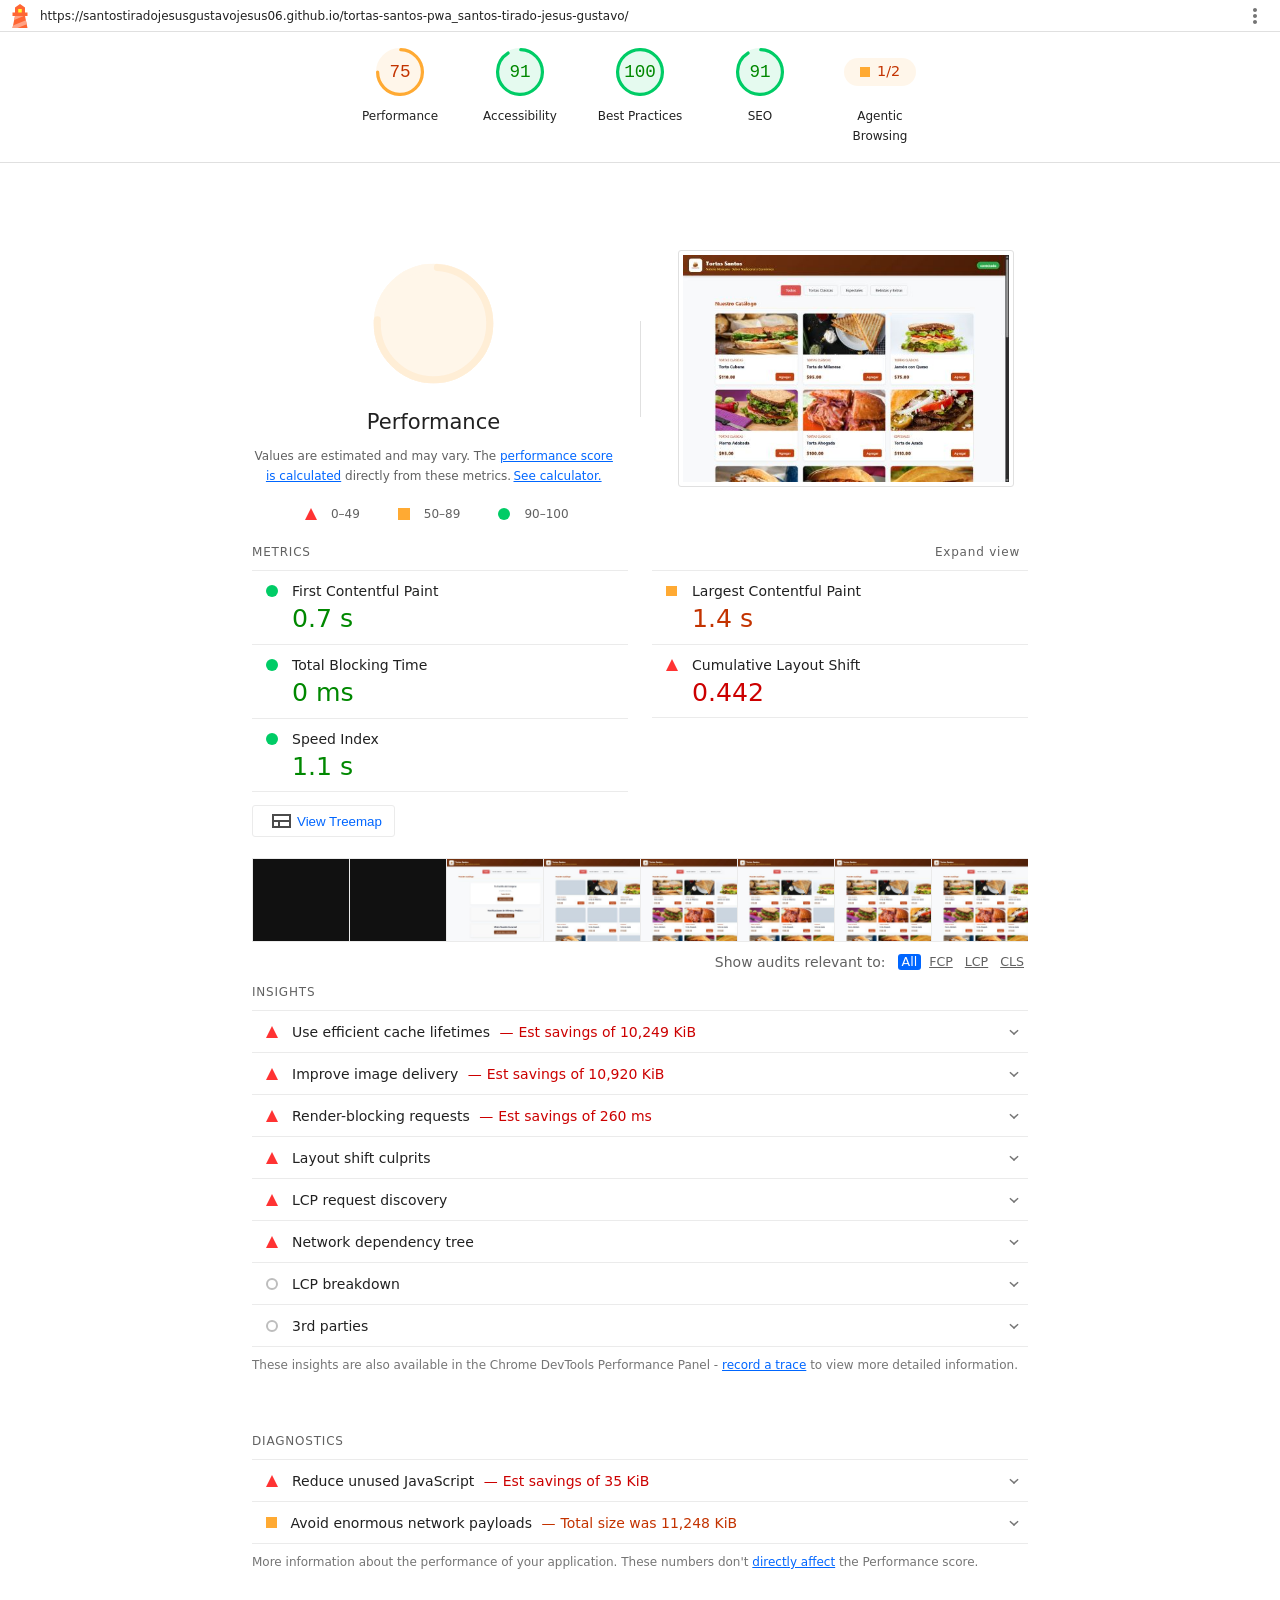
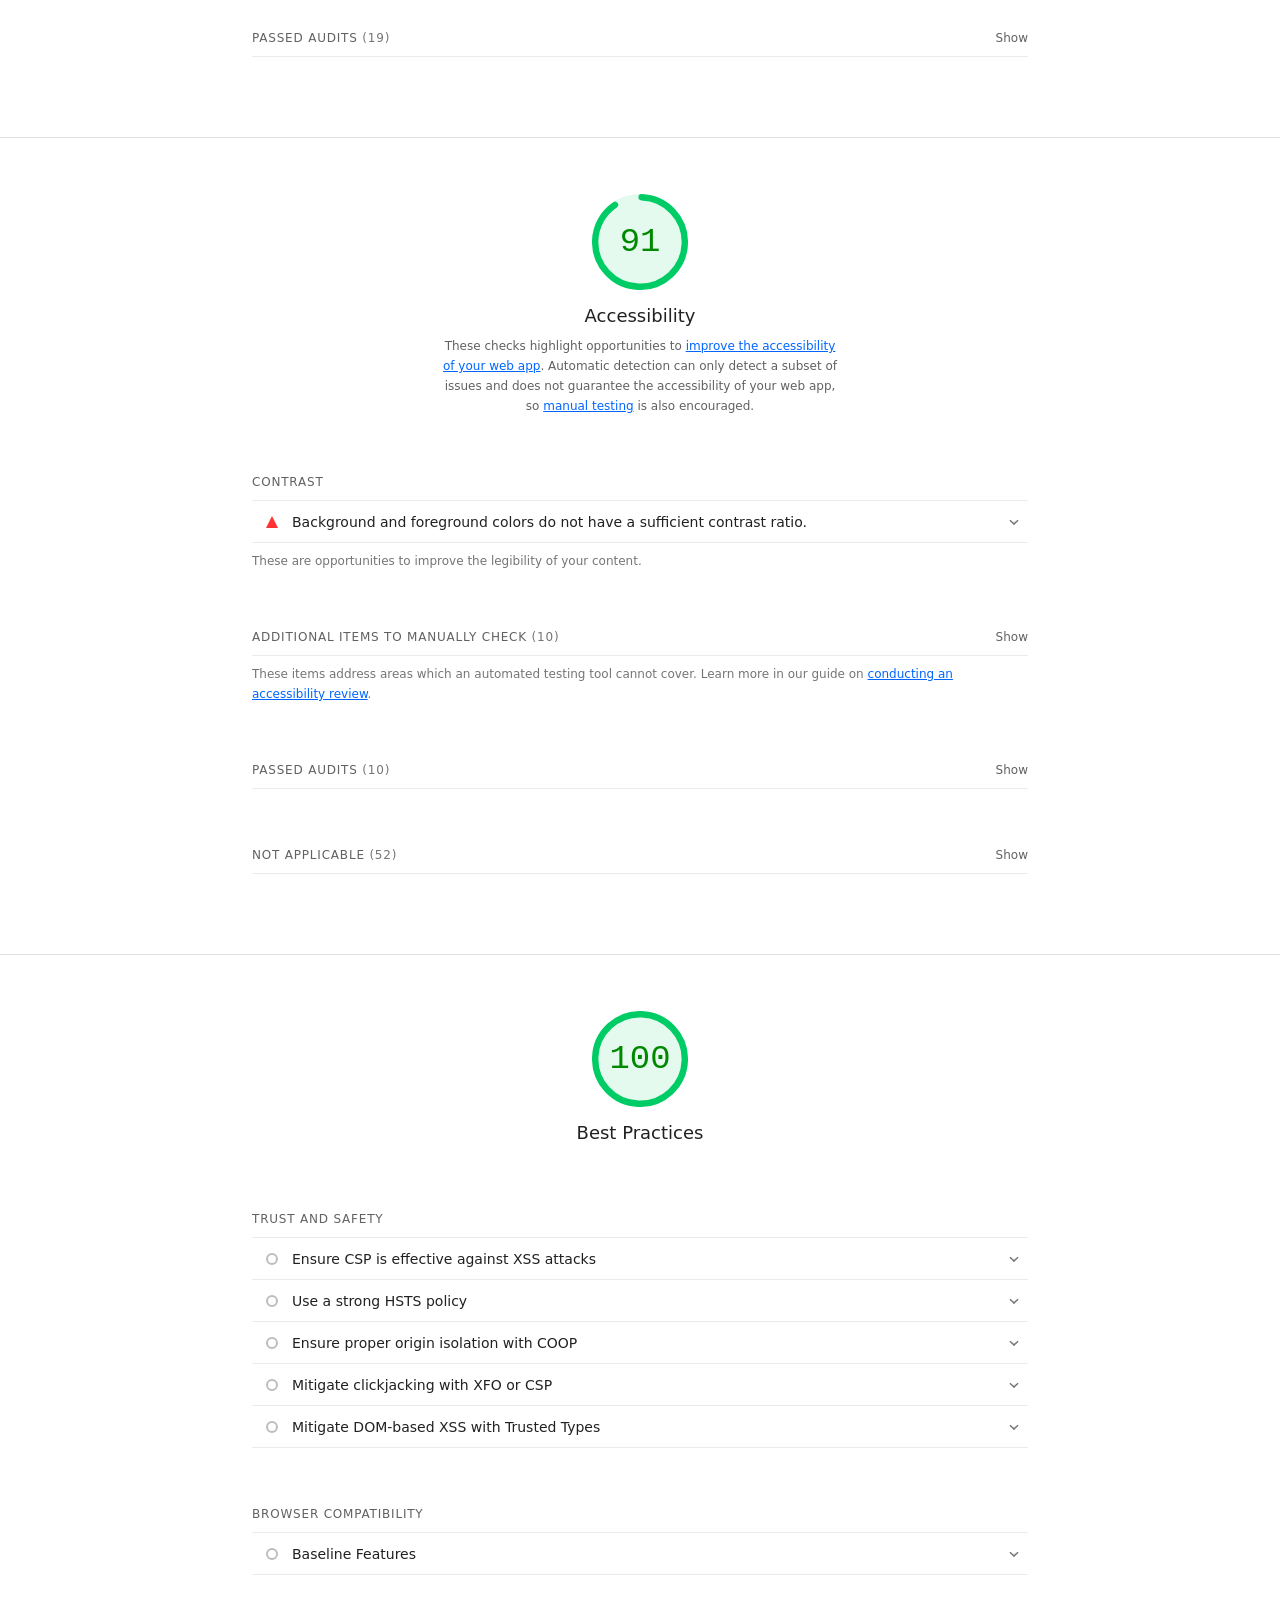
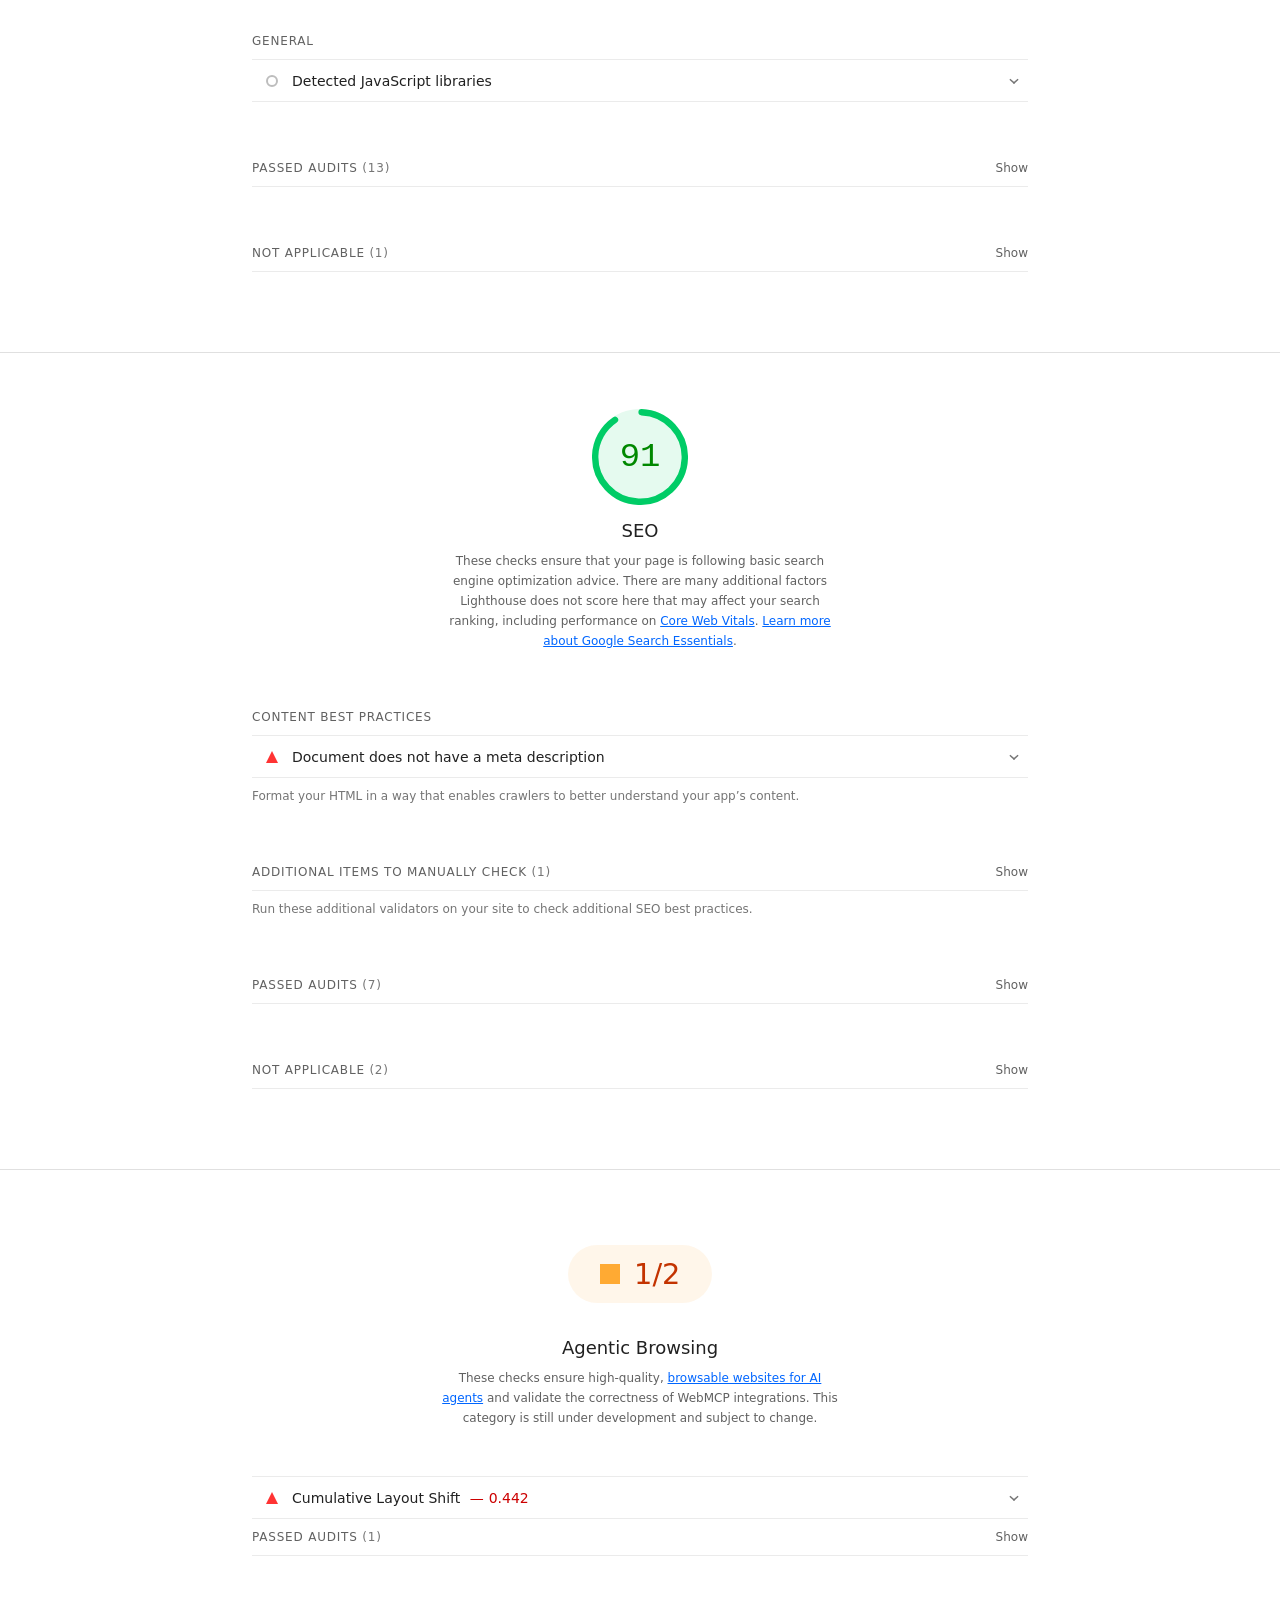
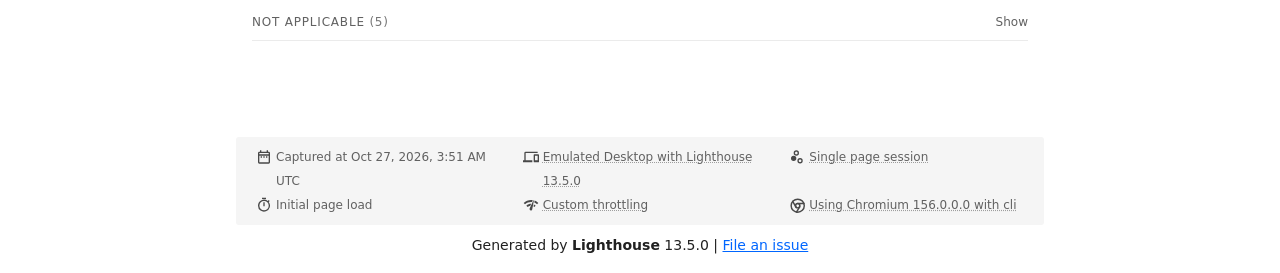
==== docs/lighthouse-escritorio.html @ 11bab3d0 "Avance 4: generar reportes lighthouse y actualizar service worker con workbox - SANTOS TIRADO JESUS " ====
<!--
@license
Copyright 2018 Google LLC
SPDX-License-Identifier: Apache-2.0
-->
<!doctype html>
<html lang="en">
<head>
  <meta charset="utf-8">
  <meta name="viewport" content="width=device-width, initial-scale=1, minimum-scale=1">
  <link rel="icon" href='data:image/svg+xml;utf8,<svg fill="none" xmlns="http://www.w3.org/2000/svg" viewBox="0 0 48 48"><path d="m14 7 10-7 10 7v10h5v7h-5l5 24H9l5-24H9v-7h5V7Z" fill="%23F63"/><path d="M31.561 24H14l-1.689 8.105L31.561 24ZM18.983 48H9l1.022-4.907L35.723 32.27l1.663 7.98L18.983 48Z" fill="%23FFA385"/><path fill="%23FF3" d="M20.5 10h7v7h-7z"/></svg>'>
  <title>Lighthouse Report</title>
  <style>body {margin: 0}</style>
</head>
<body>
  <noscript>Lighthouse report requires JavaScript. Please enable.</noscript>

  <div id="lh-log"></div>

  <script>window.__LIGHTHOUSE_JSON__ = {"lighthouseVersion":"13.5.0","requestedUrl":"https://santostiradojesusgustavojesus06.github.io/tortas-santos-pwa_santos-tirado-jesus-gustavo/","mainDocumentUrl":"https://santostiradojesusgustavojesus06.github.io/tortas-santos-pwa_santos-tirado-jesus-gustavo/","finalDisplayedUrl":"https://santostiradojesusgustavojesus06.github.io/tortas-santos-pwa_santos-tirado-jesus-gustavo/","finalUrl":"https://santostiradojesusgustavojesus06.github.io/tortas-santos-pwa_santos-tirado-jesus-gustavo/","fetchTime":"2026-10-27T03:51:11.220Z","gatherMode":"navigation","runWarnings":[],"userAgent":"Mozilla/5.0 (Windows NT 10.0; Win64; x64) AppleWebKit/537.36 (KHTML, like Gecko) Chrome/156.0.0.0 Safari/537.36","environment":{"networkUserAgent":"Mozilla/5.0 (Macintosh; Intel Mac OS X 10_15_7) AppleWebKit/537.36 (KHTML, like Gecko) Chrome/156.0.0.0 Safari/537.36","hostUserAgent":"Mozilla/5.0 (Windows NT 10.0; Win64; x64) AppleWebKit/537.36 (KHTML, like Gecko) Chrome/156.0.0.0 Safari/537.36","benchmarkIndex":2811,"credits":{"axe-core":"4.13.0"}},"audits":{"is-on-https":{"id":"is-on-https","title":"Uses HTTPS","description":"All sites should be protected with HTTPS, even ones that don't handle sensitive data. This includes avoiding [mixed content](https://developers.google.com/web/fundamentals/security/prevent-mixed-content/what-is-mixed-content), where some resources are loaded over HTTP despite the initial request being served over HTTPS. HTTPS prevents intruders from tampering with or passively listening in on the communications between your app and your users, and is a prerequisite for HTTP/2 and many new web platform APIs. [Learn more about HTTPS](https://developer.chrome.com/docs/lighthouse/pwa/is-on-https/).","score":1,"scoreDisplayMode":"binary","details":{"type":"table","headings":[{"key":"url","valueType":"url","label":"Insecure URL"},{"key":"resolution","valueType":"text","label":"Request Resolution"}],"items":[]}},"redirects-http":{"id":"redirects-http","title":"Redirects HTTP traffic to HTTPS","description":"Make sure that you redirect all HTTP traffic to HTTPS in order to enable secure web features for all your users. [Learn more](https://developer.chrome.com/docs/lighthouse/pwa/redirects-http/).","score":null,"scoreDisplayMode":"notApplicable"},"first-contentful-paint":{"id":"first-contentful-paint","title":"First Contentful Paint","description":"First Contentful Paint marks the time at which the first text or image is painted. [Learn more about the First Contentful Paint metric](https://developer.chrome.com/docs/lighthouse/performance/first-contentful-paint/).","score":0.97,"scoreDisplayMode":"numeric","numericValue":718.9970000000001,"numericUnit":"millisecond","displayValue":"0.7 s","scoringOptions":{"p10":934,"median":1600}},"largest-contentful-paint":{"id":"largest-contentful-paint","title":"Largest Contentful Paint","description":"Largest Contentful Paint marks the time at which the largest text or image is painted. [Learn more about the Largest Contentful Paint metric](https://developer.chrome.com/docs/lighthouse/performance/lighthouse-largest-contentful-paint/)","score":0.83,"scoreDisplayMode":"numeric","numericValue":1403.682,"numericUnit":"millisecond","displayValue":"1.4 s","scoringOptions":{"p10":1200,"median":2400}},"speed-index":{"id":"speed-index","title":"Speed Index","description":"Speed Index shows how quickly the contents of a page are visibly populated. [Learn more about the Speed Index metric](https://developer.chrome.com/docs/lighthouse/performance/speed-index/).","score":0.95,"scoreDisplayMode":"numeric","numericValue":1090.8679350820846,"numericUnit":"millisecond","displayValue":"1.1 s","scoringOptions":{"p10":1311,"median":2300}},"screenshot-thumbnails":{"id":"screenshot-thumbnails","title":"Screenshot Thumbnails","description":"This is what the load of your site looked like.","score":1,"scoreDisplayMode":"informative","details":{"type":"filmstrip","scale":3000,"items":[{"timing":375,"timestamp":172715244532,"data":"[data-uri]"},{"timing":750,"timestamp":172715619532,"data":"[data-uri]"},{"timing":1125,"timestamp":172715994532,"data":"[data-uri]"},{"timing":1500,"timestamp":172716369532,"data":"[data-uri]"},{"timing":1875,"timestamp":172716744532,"data":"[data-uri]"},{"timing":2250,"timestamp":172717119532,"data":"[data-uri]"},{"timing":2625,"timestamp":172717494532,"data":"[data-uri]"},{"timing":3000,"timestamp":172717869532,"data":"[data-uri]"}]}},"final-screenshot":{"id":"final-screenshot","title":"Final Screenshot","description":"The last screenshot captured of the pageload.","score":1,"scoreDisplayMode":"informative","details":{"type":"screenshot","timing":2260,"timestamp":172717129402,"data":"[data-uri]"}},"total-blocking-time":{"id":"total-blocking-time","title":"Total Blocking Time","description":"Sum of all time periods between FCP and Time to Interactive, when task length exceeded 50ms, expressed in milliseconds. [Learn more about the Total Blocking Time metric](https://developer.chrome.com/docs/lighthouse/performance/lighthouse-total-blocking-time/).","score":1,"scoreDisplayMode":"numeric","numericValue":0,"numericUnit":"millisecond","displayValue":"0 ms","scoringOptions":{"p10":150,"median":350}},"max-potential-fid":{"id":"max-potential-fid","title":"Max Potential First Input Delay","description":"The maximum potential First Input Delay that your users could experience is the duration of the longest task. [Learn more about the Maximum Potential First Input Delay metric](https://developer.chrome.com/docs/lighthouse/performance/lighthouse-max-potential-fid/).","score":1,"scoreDisplayMode":"numeric","numericValue":21,"numericUnit":"millisecond","displayValue":"20 ms"},"cumulative-layout-shift":{"id":"cumulative-layout-shift","title":"Cumulative Layout Shift","description":"Cumulative Layout Shift measures the movement of visible elements within the viewport. [Learn more about the Cumulative Layout Shift metric](https://web.dev/articles/cls).","score":0.21,"scoreDisplayMode":"numeric","numericValue":0.4423491911706112,"numericUnit":"unitless","displayValue":"0.442","scoringOptions":{"p10":0.1,"median":0.25},"details":{"type":"debugdata","items":[{"cumulativeLayoutShiftMainFrame":0.4423491911706112,"newEngineResult":{"cumulativeLayoutShift":0.4423491911706112,"cumulativeLayoutShiftMainFrame":0.4423491911706112},"newEngineResultDiffered":false}]}},"errors-in-console":{"id":"errors-in-console","title":"No browser errors logged to the console","description":"Errors logged to the console indicate unresolved problems. They can come from network request failures and other browser concerns. [Learn more about this errors in console diagnostic audit](https://developer.chrome.com/docs/lighthouse/best-practices/errors-in-console/)","score":1,"scoreDisplayMode":"binary","details":{"type":"table","headings":[{"key":"sourceLocation","valueType":"source-location","label":"Source"},{"key":"description","valueType":"code","label":"Description"}],"items":[]}},"server-response-time":{"id":"server-response-time","title":"Initial server response time was short","description":"Keep the server response time for the main document short because all other requests depend on it. [Learn more about the Time to First Byte metric](https://developer.chrome.com/docs/lighthouse/performance/time-to-first-byte/).","score":1,"scoreDisplayMode":"metricSavings","numericValue":202,"numericUnit":"millisecond","displayValue":"Root document took 200 ms","metricSavings":{"FCP":100,"LCP":100},"details":{"type":"opportunity","headings":[{"key":"url","valueType":"url","label":"URL"},{"key":"responseTime","valueType":"timespanMs","label":"Time Spent"}],"items":[{"url":"https://santostiradojesusgustavojesus06.github.io/tortas-santos-pwa_santos-tirado-jesus-gustavo/","responseTime":202}],"overallSavingsMs":102},"guidanceLevel":1},"interactive":{"id":"interactive","title":"Time to Interactive","description":"Time to Interactive is the amount of time it takes for the page to become fully interactive. [Learn more about the Time to Interactive metric](https://developer.chrome.com/docs/lighthouse/performance/interactive/).","score":0.99,"scoreDisplayMode":"numeric","numericValue":1403.6820000000002,"numericUnit":"millisecond","displayValue":"1.4 s"},"user-timings":{"id":"user-timings","title":"User Timing marks and measures","description":"Consider instrumenting your app with the User Timing API to measure your app's real-world performance during key user experiences. [Learn more about User Timing marks](https://developer.chrome.com/docs/lighthouse/performance/user-timings/).","score":null,"scoreDisplayMode":"notApplicable","details":{"type":"table","headings":[{"key":"name","valueType":"text","label":"Name"},{"key":"timingType","valueType":"text","label":"Type"},{"key":"startTime","valueType":"ms","granularity":0.01,"label":"Start Time"},{"key":"duration","valueType":"ms","granularity":0.01,"label":"Duration"}],"items":[]},"guidanceLevel":2},"redirects":{"id":"redirects","title":"Avoid multiple page redirects","description":"Redirects introduce additional delays before the page can be loaded. [Learn how to avoid page redirects](https://developer.chrome.com/docs/lighthouse/performance/redirects/).","score":1,"scoreDisplayMode":"metricSavings","numericValue":0,"numericUnit":"millisecond","displayValue":"","metricSavings":{"LCP":0,"FCP":0},"details":{"type":"opportunity","headings":[],"items":[],"overallSavingsMs":0},"guidanceLevel":2},"image-aspect-ratio":{"id":"image-aspect-ratio","title":"Displays images with correct aspect ratio","description":"Image display dimensions should match natural aspect ratio. [Learn more about image aspect ratio](https://developer.chrome.com/docs/lighthouse/best-practices/image-aspect-ratio/).","score":1,"scoreDisplayMode":"binary","details":{"type":"table","headings":[{"key":"node","valueType":"node","label":""},{"key":"url","valueType":"url","label":"URL"},{"key":"displayedAspectRatio","valueType":"text","label":"Aspect Ratio (Displayed)"},{"key":"actualAspectRatio","valueType":"text","label":"Aspect Ratio (Actual)"}],"items":[]}},"image-size-responsive":{"id":"image-size-responsive","title":"Serves images with appropriate resolution","description":"Image natural dimensions should be proportional to the display size and the pixel ratio to maximize image clarity. [Learn how to provide responsive images](https://web.dev/articles/serve-responsive-images).","score":1,"scoreDisplayMode":"binary","details":{"type":"table","headings":[{"key":"node","valueType":"node","label":""},{"key":"url","valueType":"url","label":"URL"},{"key":"displayedSize","valueType":"text","label":"Displayed size"},{"key":"actualSize","valueType":"text","label":"Actual size"},{"key":"expectedSize","valueType":"text","label":"Expected size"}],"items":[]}},"deprecations":{"id":"deprecations","title":"Avoids deprecated APIs","description":"Deprecated APIs will eventually be removed from the browser. [Learn more about deprecated APIs](https://developer.chrome.com/docs/lighthouse/best-practices/deprecations/).","score":1,"scoreDisplayMode":"binary","details":{"type":"table","headings":[{"key":"value","valueType":"text","label":"Deprecation / Warning"},{"key":"source","valueType":"source-location","label":"Source"}],"items":[]}},"third-party-cookies":{"id":"third-party-cookies","title":"Avoids third-party cookies","description":"Third-party cookies may be blocked in some contexts. [Learn more about preparing for third-party cookie restrictions](https://privacysandbox.google.com/cookies/prepare/overview).","score":1,"scoreDisplayMode":"binary","details":{"type":"table","headings":[{"key":"name","valueType":"text","label":"Name"},{"key":"url","valueType":"url","label":"URL"}],"items":[]}},"mainthread-work-breakdown":{"id":"mainthread-work-breakdown","title":"Minimizes main-thread work","description":"Consider reducing the time spent parsing, compiling and executing JS. You may find delivering smaller JS payloads helps with this. [Learn how to minimize main-thread work](https://developer.chrome.com/docs/lighthouse/performance/mainthread-work-breakdown/)","score":1,"scoreDisplayMode":"metricSavings","numericValue":316.33300000000054,"numericUnit":"millisecond","displayValue":"0.3 s","metricSavings":{"TBT":0},"details":{"type":"table","headings":[{"key":"groupLabel","valueType":"text","label":"Category"},{"key":"duration","valueType":"ms","granularity":1,"label":"Time Spent"}],"items":[{"group":"other","groupLabel":"Other","duration":161.80500000000052},{"group":"styleLayout","groupLabel":"Style & Layout","duration":90.63800000000005},{"group":"scriptEvaluation","groupLabel":"Script Evaluation","duration":25.514999999999997},{"group":"paintCompositeRender","groupLabel":"Rendering","duration":22.39899999999999},{"group":"scriptParseCompile","groupLabel":"Script Parsing & Compilation","duration":8.307000000000002},{"group":"parseHTML","groupLabel":"Parse HTML & CSS","duration":5.567},{"group":"garbageCollection","groupLabel":"Garbage Collection","duration":2.101999999999999}],"sortedBy":["duration"]},"guidanceLevel":1},"bootup-time":{"id":"bootup-time","title":"JavaScript execution time","description":"Consider reducing the time spent parsing, compiling, and executing JS. You may find delivering smaller JS payloads helps with this. [Learn how to reduce Javascript execution time](https://developer.chrome.com/docs/lighthouse/performance/bootup-time/).","score":1,"scoreDisplayMode":"metricSavings","numericValue":5.529999999999999,"numericUnit":"millisecond","displayValue":"0.0 s","metricSavings":{"TBT":0},"details":{"type":"table","headings":[{"key":"url","valueType":"url","label":"URL"},{"key":"total","granularity":1,"valueType":"ms","label":"Total CPU Time"},{"key":"scripting","granularity":1,"valueType":"ms","label":"Script Evaluation"},{"key":"scriptParseCompile","granularity":1,"valueType":"ms","label":"Script Parse"}],"items":[{"url":"https://santostiradojesusgustavojesus06.github.io/tortas-santos-pwa_santos-tirado-jesus-gustavo/","total":144.01300000000003,"scripting":1.6629999999999996,"scriptParseCompile":0.459},{"url":"Unattributable","total":136.5950000000004,"scripting":3.408,"scriptParseCompile":0}],"summary":{"wastedMs":5.529999999999999},"sortedBy":["total"]},"guidanceLevel":1},"diagnostics":{"id":"diagnostics","title":"Diagnostics","description":"Collection of useful page vitals.","score":1,"scoreDisplayMode":"informative","details":{"type":"debugdata","items":[{"numRequests":28,"numScripts":6,"numStylesheets":2,"numFonts":0,"numTasks":1447,"numTasksOver10ms":5,"numTasksOver25ms":2,"numTasksOver50ms":1,"numTasksOver100ms":0,"numTasksOver500ms":0,"rtt":30.142,"throughput":79699563.88016857,"maxRtt":38.592,"maxServerLatency":203.68200000000002,"totalByteWeight":11517643,"totalTaskTime":316.3329999999974,"mainDocumentTransferSize":2258}]}},"network-requests":{"id":"network-requests","title":"Network Requests","description":"Lists the network requests that were made during page load.","score":1,"scoreDisplayMode":"informative","details":{"type":"table","headings":[{"key":"url","valueType":"url","label":"URL"},{"key":"protocol","valueType":"text","label":"Protocol"},{"key":"networkRequestTime","valueType":"ms","granularity":1,"label":"Network Request Time"},{"key":"networkEndTime","valueType":"ms","granularity":1,"label":"Network End Time"},{"key":"transferSize","valueType":"bytes","displayUnit":"kb","granularity":1,"label":"Transfer Size"},{"key":"resourceSize","valueType":"bytes","displayUnit":"kb","granularity":1,"label":"Resource Size"},{"key":"statusCode","valueType":"text","label":"Status Code"},{"key":"mimeType","valueType":"text","label":"MIME Type"},{"key":"resourceType","valueType":"text","label":"Resource Type"}],"items":[{"url":"https://santostiradojesusgustavojesus06.github.io/tortas-santos-pwa_santos-tirado-jesus-gustavo/","sessionTargetType":"page","protocol":"h2","cache":"none","rendererStartTime":0,"networkRequestTime":3.1369999945163727,"networkEndTime":485.3789999783039,"finished":true,"transferSize":2258,"resourceSize":4975,"statusCode":200,"mimeType":"text/html","resourceType":"Document","priority":"VeryHigh","experimentalFromMainFrame":true,"entity":"GitHub"},{"url":"https://unpkg.com/leaflet@1.9.4/dist/leaflet.css","sessionTargetType":"page","protocol":"h3","cache":"none","rendererStartTime":496.067999958992,"networkRequestTime":506.89899998903275,"networkEndTime":617.2659999728203,"finished":true,"transferSize":3996,"resourceSize":14806,"statusCode":200,"mimeType":"text/css","resourceType":"Stylesheet","priority":"VeryHigh","experimentalFromMainFrame":true,"entity":"Unpkg"},{"url":"https://unpkg.com/leaflet@1.9.4/dist/leaflet.js","sessionTargetType":"page","protocol":"h3","cache":"none","rendererStartTime":497.0469999611378,"networkRequestTime":509.044999986887,"networkEndTime":644.2989999651909,"finished":true,"transferSize":42967,"resourceSize":147552,"statusCode":200,"mimeType":"text/javascript","resourceType":"Script","priority":"High","experimentalFromMainFrame":true,"entity":"Unpkg"},{"url":"https://santostiradojesusgustavojesus06.github.io/tortas-santos-pwa_santos-tirado-jesus-gustavo/css/estilos.css","sessionTargetType":"page","protocol":"h2","cache":"none","rendererStartTime":497.32299998402596,"networkRequestTime":509.4269999861717,"networkEndTime":677.7959999740124,"finished":true,"transferSize":2208,"resourceSize":6753,"statusCode":200,"mimeType":"text/css","resourceType":"Stylesheet","priority":"VeryHigh","experimentalFromMainFrame":true,"entity":"GitHub"},{"url":"https://santostiradojesusgustavojesus06.github.io/tortas-santos-pwa_santos-tirado-jesus-gustavo/img/LOGO_STJG.png","sessionTargetType":"page","protocol":"h2","cache":"none","rendererStartTime":497.58999997377396,"networkRequestTime":509.89999997615814,"networkEndTime":877.919999986887,"finished":true,"transferSize":237619,"resourceSize":237331,"statusCode":200,"mimeType":"image/png","resourceType":"Image","priority":"High","experimentalFromMainFrame":true,"entity":"GitHub"},{"url":"https://santostiradojesusgustavojesus06.github.io/tortas-santos-pwa_santos-tirado-jesus-gustavo/js/app.js","sessionTargetType":"page","protocol":"h2","cache":"none","rendererStartTime":497.80799996852875,"networkRequestTime":515.1529999673367,"networkEndTime":927.0689999759197,"finished":true,"transferSize":435,"resourceSize":596,"statusCode":200,"mimeType":"application/javascript","resourceType":"Script","priority":"Medium","experimentalFromMainFrame":true,"entity":"GitHub"},{"url":"https://santostiradojesusgustavojesus06.github.io/tortas-santos-pwa_santos-tirado-jesus-gustavo/js/csr.js","sessionTargetType":"page","protocol":"h2","cache":"none","rendererStartTime":498.05399999022484,"networkRequestTime":676.3269999921322,"networkEndTime":878.227999985218,"finished":true,"transferSize":1349,"resourceSize":2890,"statusCode":200,"mimeType":"application/javascript","resourceType":"Script","priority":"Medium","experimentalFromMainFrame":true,"entity":"GitHub"},{"url":"https://santostiradojesusgustavojesus06.github.io/tortas-santos-pwa_santos-tirado-jesus-gustavo/js/carrito.js","sessionTargetType":"page","protocol":"h2","cache":"none","rendererStartTime":498.1759999990463,"networkRequestTime":676.9699999988079,"networkEndTime":878.1340000033379,"finished":true,"transferSize":1865,"resourceSize":5173,"statusCode":200,"mimeType":"application/javascript","resourceType":"Script","priority":"Medium","experimentalFromMainFrame":true,"entity":"GitHub"},{"url":"https://santostiradojesusgustavojesus06.github.io/tortas-santos-pwa_santos-tirado-jesus-gustavo/js/notificaciones.js","sessionTargetType":"page","protocol":"h2","cache":"none","rendererStartTime":498.30799996852875,"networkRequestTime":677.9829999804497,"networkEndTime":1089.091999977827,"finished":true,"transferSize":1025,"resourceSize":2090,"statusCode":200,"mimeType":"application/javascript","resourceType":"Script","priority":"Medium","experimentalFromMainFrame":true,"entity":"GitHub"},{"url":"https://santostiradojesusgustavojesus06.github.io/tortas-santos-pwa_santos-tirado-jesus-gustavo/js/geolocalizacion.js","sessionTargetType":"page","protocol":"h2","cache":"none","rendererStartTime":498.4819999933243,"networkRequestTime":678.0969999730587,"networkEndTime":846.869999974966,"finished":true,"transferSize":1561,"resourceSize":2984,"statusCode":200,"mimeType":"application/javascript","resourceType":"Script","priority":"Medium","experimentalFromMainFrame":true,"entity":"GitHub"},{"url":"https://santostiradojesusgustavojesus06.github.io/tortas-santos-pwa_santos-tirado-jesus-gustavo/manifest.json","sessionTargetType":"page","protocol":"h2","cache":"none","rendererStartTime":511.222000002861,"networkRequestTime":678.1919999718666,"networkEndTime":915.8409999608994,"finished":true,"transferSize":759,"resourceSize":886,"statusCode":200,"mimeType":"application/json","resourceType":"Manifest","priority":"Medium","experimentalFromMainFrame":true,"entity":"GitHub"},{"url":"https://santostiradojesusgustavojesus06.github.io/tortas-santos-pwa_santos-tirado-jesus-gustavo/img/torta-cubana.png","sessionTargetType":"page","protocol":"h2","cache":"none","rendererStartTime":1100.4709999859333,"networkRequestTime":1101.5239999890327,"networkEndTime":1852.9169999659061,"finished":true,"transferSize":410519,"resourceSize":410097,"statusCode":200,"mimeType":"image/png","resourceType":"Image","priority":"High","experimentalFromMainFrame":true,"entity":"GitHub"},{"url":"https://santostiradojesusgustavojesus06.github.io/tortas-santos-pwa_santos-tirado-jesus-gustavo/img/torta-de-milanesa.png","sessionTargetType":"page","protocol":"h2","cache":"none","rendererStartTime":1100.8409999608994,"networkRequestTime":1101.7439999878407,"networkEndTime":1453.1979999542236,"finished":true,"transferSize":397501,"resourceSize":397112,"statusCode":200,"mimeType":"image/png","resourceType":"Image","priority":"High","experimentalFromMainFrame":true,"entity":"GitHub"},{"url":"https://santostiradojesusgustavojesus06.github.io/tortas-santos-pwa_santos-tirado-jesus-gustavo/img/jamon_con_queso.png","sessionTargetType":"page","protocol":"h2","cache":"none","rendererStartTime":1101.0549999773502,"networkRequestTime":1101.9449999630451,"networkEndTime":1325.2099999785423,"finished":true,"transferSize":221200,"resourceSize":220938,"statusCode":200,"mimeType":"image/png","resourceType":"Image","priority":"High","experimentalFromMainFrame":true,"entity":"GitHub"},{"url":"https://santostiradojesusgustavojesus06.github.io/tortas-santos-pwa_santos-tirado-jesus-gustavo/img/pierna-adobada.png","sessionTargetType":"page","protocol":"h2","cache":"none","rendererStartTime":1101.2179999947548,"networkRequestTime":1103.830999970436,"networkEndTime":1658.7639999687672,"finished":true,"transferSize":446179,"resourceSize":445776,"statusCode":200,"mimeType":"image/png","resourceType":"Image","priority":"High","experimentalFromMainFrame":true,"entity":"GitHub"},{"url":"https://santostiradojesusgustavojesus06.github.io/tortas-santos-pwa_santos-tirado-jesus-gustavo/img/torta-ahogada.png","sessionTargetType":"page","protocol":"h2","cache":"none","rendererStartTime":1101.3829999864101,"networkRequestTime":1104.0949999690056,"networkEndTime":1775.8999999761581,"finished":true,"transferSize":850688,"resourceSize":849994,"statusCode":200,"mimeType":"image/png","resourceType":"Image","priority":"High","experimentalFromMainFrame":true,"entity":"GitHub"},{"url":"https://santostiradojesusgustavojesus06.github.io/tortas-santos-pwa_santos-tirado-jesus-gustavo/img/torta-asada.png","sessionTargetType":"page","protocol":"h2","cache":"none","rendererStartTime":1101.5169999599457,"networkRequestTime":1106.8529999554157,"networkEndTime":2197.7849999964237,"finished":true,"transferSize":3481349,"resourceSize":3479267,"statusCode":200,"mimeType":"image/png","resourceType":"Image","priority":"High","experimentalFromMainFrame":true,"entity":"GitHub"},{"url":"https://santostiradojesusgustavojesus06.github.io/tortas-santos-pwa_santos-tirado-jesus-gustavo/img/torta-de-chilaquiles.png","sessionTargetType":"page","protocol":"h2","cache":"none","rendererStartTime":1101.6349999904633,"networkRequestTime":1107.2199999690056,"networkEndTime":1318.17199999094,"finished":true,"transferSize":487728,"resourceSize":487088,"statusCode":200,"mimeType":"image/png","resourceType":"Image","priority":"High","experimentalFromMainFrame":true,"entity":"GitHub"},{"url":"https://santostiradojesusgustavojesus06.github.io/tortas-santos-pwa_santos-tirado-jesus-gustavo/img/torta-de-pastor.png","sessionTargetType":"page","protocol":"h2","cache":"none","rendererStartTime":1101.7379999756813,"networkRequestTime":1107.5099999904633,"networkEndTime":1682.5799999833107,"finished":true,"transferSize":483833,"resourceSize":483191,"statusCode":200,"mimeType":"image/png","resourceType":"Image","priority":"High","experimentalFromMainFrame":true,"entity":"GitHub"},{"url":"https://santostiradojesusgustavojesus06.github.io/tortas-santos-pwa_santos-tirado-jesus-gustavo/img/torta-vegetariana.png","sessionTargetType":"page","protocol":"h2","cache":"none","rendererStartTime":1101.8569999933243,"networkRequestTime":1107.7979999780655,"networkEndTime":1512.458999991417,"finished":true,"transferSize":637725,"resourceSize":637221,"statusCode":200,"mimeType":"image/png","resourceType":"Image","priority":"High","experimentalFromMainFrame":true,"entity":"GitHub"},{"url":"https://santostiradojesusgustavojesus06.github.io/tortas-santos-pwa_santos-tirado-jesus-gustavo/img/santos-especial.png","sessionTargetType":"page","protocol":"h2","cache":"none","rendererStartTime":1101.9699999690056,"networkRequestTime":1108.0979999899864,"networkEndTime":1579.2829999923706,"finished":true,"transferSize":324507,"resourceSize":324164,"statusCode":200,"mimeType":"image/png","resourceType":"Image","priority":"Low","experimentalFromMainFrame":true,"entity":"GitHub"},{"url":"https://santostiradojesusgustavojesus06.github.io/tortas-santos-pwa_santos-tirado-jesus-gustavo/img/agua-fresca.png","sessionTargetType":"page","protocol":"h2","cache":"none","rendererStartTime":1102.0529999732971,"networkRequestTime":1108.3839999735355,"networkEndTime":1811.9799999892712,"finished":true,"transferSize":423485,"resourceSize":423036,"statusCode":200,"mimeType":"image/png","resourceType":"Image","priority":"Low","experimentalFromMainFrame":true,"entity":"GitHub"},{"url":"https://santostiradojesusgustavojesus06.github.io/tortas-santos-pwa_santos-tirado-jesus-gustavo/img/licuado_de_platano.png","sessionTargetType":"page","protocol":"h2","cache":"none","rendererStartTime":1102.175999969244,"networkRequestTime":1108.6379999518394,"networkEndTime":1917.1579999923706,"finished":true,"transferSize":411115,"resourceSize":410682,"statusCode":200,"mimeType":"image/png","resourceType":"Image","priority":"Low","experimentalFromMainFrame":true,"entity":"GitHub"},{"url":"https://santostiradojesusgustavojesus06.github.io/tortas-santos-pwa_santos-tirado-jesus-gustavo/img/refresco.png","sessionTargetType":"page","protocol":"h2","cache":"none","rendererStartTime":1102.3089999556541,"networkRequestTime":1111.9689999818802,"networkEndTime":1969.656999975443,"finished":true,"transferSize":401203,"resourceSize":400562,"statusCode":200,"mimeType":"image/png","resourceType":"Image","priority":"Low","experimentalFromMainFrame":true,"entity":"GitHub"},{"url":"https://santostiradojesusgustavojesus06.github.io/tortas-santos-pwa_santos-tirado-jesus-gustavo/img/papas-fritas.png","sessionTargetType":"page","protocol":"h2","cache":"none","rendererStartTime":1102.4179999828339,"networkRequestTime":1112.4869999587536,"networkEndTime":2204.1519999802113,"finished":true,"transferSize":950929,"resourceSize":950154,"statusCode":200,"mimeType":"image/png","resourceType":"Image","priority":"Low","experimentalFromMainFrame":true,"entity":"GitHub"},{"url":"https://santostiradojesusgustavojesus06.github.io/tortas-santos-pwa_santos-tirado-jesus-gustavo/img/chiles_en_vinagre.png","sessionTargetType":"page","protocol":"h2","cache":"none","rendererStartTime":1102.5279999673367,"networkRequestTime":1114.147999972105,"networkEndTime":2290.4079999923706,"finished":true,"transferSize":1275307,"resourceSize":1274371,"statusCode":200,"mimeType":"image/png","resourceType":"Image","priority":"Low","experimentalFromMainFrame":true,"entity":"GitHub"},{"url":"https://santostiradojesusgustavojesus06.github.io/tortas-santos-pwa_santos-tirado-jesus-gustavo/img/LOGO_STJG.png","sessionTargetType":"page","protocol":"h2","cache":"disk","rendererStartTime":2293.860999971628,"networkRequestTime":2294.367999970913,"networkEndTime":2296.184999972582,"finished":true,"transferSize":0,"resourceSize":237331,"statusCode":200,"mimeType":"image/png","resourceType":"Other","priority":"High","experimentalFromMainFrame":true,"entity":"GitHub"},{"url":"https://santostiradojesusgustavojesus06.github.io/tortas-santos-pwa_santos-tirado-jesus-gustavo/img/logo-192.png","sessionTargetType":"page","protocol":"h2","cache":"none","rendererStartTime":2294.1749999821186,"networkRequestTime":2294.6359999775887,"networkEndTime":2457.7419999837875,"finished":true,"transferSize":18333,"resourceSize":18172,"statusCode":200,"mimeType":"image/png","resourceType":"Other","priority":"High","experimentalFromMainFrame":true,"entity":"GitHub"}],"debugData":{"type":"debugdata","networkStartTimeTs":172714871577.00003,"initiators":[{"type":"parser","url":"https://santostiradojesusgustavojesus06.github.io/tortas-santos-pwa_santos-tirado-jesus-gustavo/","lineNumber":15,"columnNumber":85},{"type":"parser","url":"https://santostiradojesusgustavojesus06.github.io/tortas-santos-pwa_santos-tirado-jesus-gustavo/","lineNumber":16,"columnNumber":66},{"type":"parser","url":"https://santostiradojesusgustavojesus06.github.io/tortas-santos-pwa_santos-tirado-jesus-gustavo/","lineNumber":19,"columnNumber":50},{"type":"parser","url":"https://santostiradojesusgustavojesus06.github.io/tortas-santos-pwa_santos-tirado-jesus-gustavo/","lineNumber":28,"columnNumber":151},{"type":"parser","url":"https://santostiradojesusgustavojesus06.github.io/tortas-santos-pwa_santos-tirado-jesus-gustavo/","lineNumber":99,"columnNumber":28},{"type":"parser","url":"https://santostiradojesusgustavojesus06.github.io/tortas-santos-pwa_santos-tirado-jesus-gustavo/","lineNumber":100,"columnNumber":28},{"type":"parser","url":"https://santostiradojesusgustavojesus06.github.io/tortas-santos-pwa_santos-tirado-jesus-gustavo/","lineNumber":101,"columnNumber":32},{"type":"parser","url":"https://santostiradojesusgustavojesus06.github.io/tortas-santos-pwa_santos-tirado-jesus-gustavo/","lineNumber":102,"columnNumber":39},{"type":"parser","url":"https://santostiradojesusgustavojesus06.github.io/tortas-santos-pwa_santos-tirado-jesus-gustavo/","lineNumber":103,"columnNumber":40},{"type":"parser","url":"https://santostiradojesusgustavojesus06.github.io/tortas-santos-pwa_santos-tirado-jesus-gustavo/","lineNumber":16,"columnNumber":75}]}}},"network-rtt":{"id":"network-rtt","title":"Network Round Trip Times","description":"Network round trip times (RTT) have a large impact on performance. If the RTT to an origin is high, it's an indication that servers closer to the user could improve performance. [Learn more about the Round Trip Time](https://hpbn.co/primer-on-latency-and-bandwidth/).","score":1,"scoreDisplayMode":"informative","numericValue":38.592,"numericUnit":"millisecond","displayValue":"40 ms","details":{"type":"table","headings":[{"key":"origin","valueType":"text","label":"URL"},{"key":"rtt","valueType":"ms","granularity":1,"label":"Time Spent"}],"items":[{"origin":"https://unpkg.com","rtt":38.592},{"origin":"https://santostiradojesusgustavojesus06.github.io","rtt":30.142}],"sortedBy":["rtt"]}},"network-server-latency":{"id":"network-server-latency","title":"Server Backend Latencies","description":"Server latencies can impact web performance. If the server latency of an origin is high, it's an indication the server is overloaded or has poor backend performance. [Learn more about server response time](https://hpbn.co/primer-on-web-performance/#analyzing-the-resource-waterfall).","score":1,"scoreDisplayMode":"informative","numericValue":203.68200000000002,"numericUnit":"millisecond","displayValue":"200 ms","details":{"type":"table","headings":[{"key":"origin","valueType":"text","label":"URL"},{"key":"serverResponseTime","valueType":"ms","granularity":1,"label":"Time Spent"}],"items":[{"origin":"https://santostiradojesusgustavojesus06.github.io","serverResponseTime":203.68200000000002},{"origin":"https://unpkg.com","serverResponseTime":20.51499999999999}],"sortedBy":["serverResponseTime"]}},"main-thread-tasks":{"id":"main-thread-tasks","title":"Tasks","description":"Lists the toplevel main thread tasks that executed during page load.","score":1,"scoreDisplayMode":"informative","details":{"type":"table","headings":[{"key":"startTime","valueType":"ms","granularity":1,"label":"Start Time"},{"key":"duration","valueType":"ms","granularity":1,"label":"End Time"}],"items":[{"duration":15.388,"startTime":491.738},{"duration":20.775,"startTime":656.922},{"duration":70.189,"startTime":681.384},{"duration":10.506,"startTime":1098.224},{"duration":25.226,"startTime":1108.979},{"duration":7.921,"startTime":2298.075}]}},"metrics":{"id":"metrics","title":"Metrics","description":"Collects all available metrics.","score":1,"scoreDisplayMode":"informative","numericValue":1404,"numericUnit":"millisecond","details":{"type":"debugdata","items":[{"firstContentfulPaint":719,"largestContentfulPaint":1404,"interactive":1404,"speedIndex":1091,"totalBlockingTime":0,"maxPotentialFID":21,"cumulativeLayoutShift":0.4423491911706112,"cumulativeLayoutShiftMainFrame":0.4423491911706112,"lcpLoadDelay":1154,"lcpLoadDuration":1388,"timeToFirstByte":487,"observedTimeOrigin":0,"observedTimeOriginTs":172714869532,"observedNavigationStart":0,"observedNavigationStartTs":172714869532,"observedFirstPaint":967,"observedFirstPaintTs":172715836938,"observedFirstContentfulPaint":967,"observedFirstContentfulPaintTs":172715836938,"observedFirstContentfulPaintAllFrames":967,"observedFirstContentfulPaintAllFramesTs":172715836938,"observedLargestContentfulPaint":1342,"observedLargestContentfulPaintTs":172716211948,"observedLargestContentfulPaintAllFrames":1342,"observedLargestContentfulPaintAllFramesTs":172716211948,"observedTraceEnd":4799,"observedTraceEndTs":172719668834,"observedLoad":2294,"observedLoadTs":172717163276,"observedDomContentLoaded":1107,"observedDomContentLoadedTs":172715976326,"observedCumulativeLayoutShift":0.4423491911706112,"observedCumulativeLayoutShiftMainFrame":0.4423491911706112,"observedFirstVisualChange":992,"observedFirstVisualChangeTs":172715861532,"observedLastVisualChange":2259,"observedLastVisualChangeTs":172717128532,"observedSpeedIndex":1282,"observedSpeedIndexTs":172716151899},{"lcpInvalidated":false}]}},"resource-summary":{"id":"resource-summary","title":"Resources Summary","description":"Aggregates all network requests and groups them by type","score":1,"scoreDisplayMode":"informative","details":{"type":"table","headings":[{"key":"label","valueType":"text","label":"Resource Type"},{"key":"requestCount","valueType":"numeric","label":"Requests"},{"key":"transferSize","valueType":"bytes","label":"Transfer Size"}],"items":[{"resourceType":"total","label":"Total","requestCount":28,"transferSize":11517643},{"resourceType":"image","label":"Image","requestCount":16,"transferSize":11440887},{"resourceType":"script","label":"Script","requestCount":6,"transferSize":49202},{"resourceType":"other","label":"Other","requestCount":3,"transferSize":19092},{"resourceType":"stylesheet","label":"Stylesheet","requestCount":2,"transferSize":6204},{"resourceType":"document","label":"Document","requestCount":1,"transferSize":2258},{"resourceType":"media","label":"Media","requestCount":0,"transferSize":0},{"resourceType":"font","label":"Font","requestCount":0,"transferSize":0},{"resourceType":"third-party","label":"Third-party","requestCount":28,"transferSize":11517643}]}},"layout-shifts":{"id":"layout-shifts","title":"Avoid large layout shifts","description":"These are the largest layout shifts observed on the page. Each table item represents a single layout shift, and shows the element that shifted the most. Below each item are possible root causes that led to the layout shift. Some of these layout shifts may not be included in the CLS metric value due to [windowing](https://web.dev/articles/cls#what_is_cls). [Learn how to improve CLS](https://web.dev/articles/optimize-cls)","score":0,"scoreDisplayMode":"metricSavings","displayValue":"1 layout shift found","metricSavings":{"CLS":0.442},"details":{"type":"table","headings":[{"key":"node","valueType":"node","subItemsHeading":{"key":"extra"},"label":"Element"},{"key":"score","valueType":"numeric","subItemsHeading":{"key":"cause","valueType":"text"},"granularity":0.001,"label":"Layout shift score"}],"items":[{"node":{"type":"node","lhId":"page-16-SECTION","path":"1,HTML,1,BODY,3,MAIN,6,SECTION","selector":"body > main.main-content > section.seccion-carrito","boundingRect":{"top":1831,"bottom":2083,"left":268,"right":1068,"width":800,"height":252},"snippet":"\u003csection class=\"seccion-carrito\">","nodeLabel":"Tu Carrito de Compras\n\nEl carrito está vacío.\n\nTotal: $0.00\nSincronizar Pedido"},"score":0.4423491911706112}]},"guidanceLevel":2},"long-tasks":{"id":"long-tasks","title":"Avoid long main-thread tasks","description":"Lists the longest tasks on the main thread, useful for identifying worst contributors to input delay. [Learn how to avoid long main-thread tasks](https://web.dev/articles/optimize-long-tasks)","score":null,"scoreDisplayMode":"notApplicable","metricSavings":{"TBT":0},"details":{"type":"table","headings":[{"key":"url","valueType":"url","label":"URL"},{"key":"startTime","valueType":"ms","granularity":1,"label":"Start Time"},{"key":"duration","valueType":"ms","granularity":1,"label":"Duration"}],"items":[],"debugData":{"type":"debugdata","urls":[],"tasks":[]}},"guidanceLevel":1},"non-composited-animations":{"id":"non-composited-animations","title":"Avoid non-composited animations","description":"Animations which are not composited can be janky and increase CLS. [Learn how to avoid non-composited animations](https://developer.chrome.com/docs/lighthouse/performance/non-composited-animations/)","score":null,"scoreDisplayMode":"notApplicable","metricSavings":{"CLS":0},"details":{"type":"table","headings":[{"key":"node","valueType":"node","subItemsHeading":{"key":"failureReason","valueType":"text"},"label":"Element"}],"items":[]},"guidanceLevel":2},"unsized-images":{"id":"unsized-images","title":"Image elements have explicit `width` and `height`","description":"Set an explicit width and height on image elements to reduce layout shifts and improve CLS. [Learn how to set image dimensions](https://web.dev/articles/optimize-cls#images_without_dimensions)","score":1,"scoreDisplayMode":"metricSavings","metricSavings":{"CLS":0},"details":{"type":"table","headings":[{"key":"node","valueType":"node","label":""},{"key":"url","valueType":"url","label":"URL"}],"items":[]},"guidanceLevel":4},"valid-source-maps":{"id":"valid-source-maps","title":"Page has valid source maps","description":"Source maps translate minified code to the original source code. This helps developers debug in production. In addition, Lighthouse is able to provide further insights. Consider deploying source maps to take advantage of these benefits. [Learn more about source maps](https://developer.chrome.com/docs/devtools/javascript/source-maps/).","score":1,"scoreDisplayMode":"binary","details":{"type":"table","headings":[{"key":"scriptUrl","valueType":"url","subItemsHeading":{"key":"error"},"label":"URL"},{"key":"sourceMapUrl","valueType":"url","label":"Map URL"}],"items":[{"scriptUrl":"https://unpkg.com/leaflet@1.9.4/dist/leaflet.js","sourceMapUrl":"https://unpkg.com/leaflet@1.9.4/dist/leaflet.js.map","subItems":{"type":"subitems","items":[{"error":"Warning: missing 78 items in `.sourcesContent`"}]}}]}},"csp-xss":{"id":"csp-xss","title":"Ensure CSP is effective against XSS attacks","description":"A strong Content Security Policy (CSP) significantly reduces the risk of cross-site scripting (XSS) attacks. [Learn how to use a CSP to prevent XSS](https://developer.chrome.com/docs/lighthouse/best-practices/csp-xss/)","score":1,"scoreDisplayMode":"informative","details":{"type":"table","headings":[{"key":"description","valueType":"text","subItemsHeading":{"key":"description"},"label":"Description"},{"key":"directive","valueType":"code","subItemsHeading":{"key":"directive"},"label":"Directive"},{"key":"severity","valueType":"text","subItemsHeading":{"key":"severity"},"label":"Severity"}],"items":[{"severity":"High","description":"No CSP found in enforcement mode"}]}},"has-hsts":{"id":"has-hsts","title":"Use a strong HSTS policy","description":"Deployment of the HSTS header significantly reduces the risk of downgrading HTTP connections and eavesdropping attacks. A rollout in stages, starting with a low max-age is recommended. [Learn more about using a strong HSTS policy.](https://developer.chrome.com/docs/lighthouse/best-practices/has-hsts)","score":1,"scoreDisplayMode":"informative","details":{"type":"table","headings":[{"key":"description","valueType":"text","subItemsHeading":{"key":"description"},"label":"Description"},{"key":"directive","valueType":"code","subItemsHeading":{"key":"directive"},"label":"Directive"},{"key":"severity","valueType":"text","subItemsHeading":{"key":"severity"},"label":"Severity"}],"items":[{"directive":"includeSubDomains","description":"No `includeSubDomains` directive found","severity":"Medium"},{"directive":"preload","description":"No `preload` directive found","severity":"Medium"}]}},"origin-isolation":{"id":"origin-isolation","title":"Ensure proper origin isolation with COOP","description":"The Cross-Origin-Opener-Policy (COOP) can be used to isolate the top-level window from other documents such as pop-ups. [Learn more about deploying the COOP header.](https://web.dev/articles/why-coop-coep#coop)","score":1,"scoreDisplayMode":"informative","details":{"type":"table","headings":[{"key":"description","valueType":"text","subItemsHeading":{"key":"description"},"label":"Description"},{"key":"directive","valueType":"code","subItemsHeading":{"key":"directive"},"label":"Directive"},{"key":"severity","valueType":"text","subItemsHeading":{"key":"severity"},"label":"Severity"}],"items":[{"description":"No COOP header found","severity":"High"}]}},"clickjacking-mitigation":{"id":"clickjacking-mitigation","title":"Mitigate clickjacking with XFO or CSP","description":"The `X-Frame-Options` (XFO) header or the `frame-ancestors` directive in the `Content-Security-Policy` (CSP) header control where a page can be embedded. These can mitigate clickjacking attacks by blocking some or all sites from embedding the page. [Learn more about mitigating clickjacking](https://developer.chrome.com/docs/lighthouse/best-practices/clickjacking-mitigation).","score":1,"scoreDisplayMode":"informative","details":{"type":"table","headings":[{"key":"description","valueType":"text","subItemsHeading":{"key":"description"},"label":"Description"},{"key":"severity","valueType":"text","subItemsHeading":{"key":"severity"},"label":"Severity"}],"items":[{"severity":"High","description":"No frame control policy found"}]}},"trusted-types-xss":{"id":"trusted-types-xss","title":"Mitigate DOM-based XSS with Trusted Types","description":"The `require-trusted-types-for` directive in the `Content-Security-Policy` (CSP) header instructs user agents to control the data passed to DOM XSS sink functions. [Learn more about mitigating DOM-based XSS with Trusted Types](https://developer.chrome.com/docs/lighthouse/best-practices/trusted-types-xss).","score":1,"scoreDisplayMode":"informative","details":{"type":"table","headings":[{"key":"description","valueType":"text","subItemsHeading":{"key":"description"},"label":"Description"},{"key":"severity","valueType":"text","subItemsHeading":{"key":"severity"},"label":"Severity"}],"items":[{"severity":"High","description":"No `Content-Security-Policy` header with Trusted Types directive found"}]}},"script-treemap-data":{"id":"script-treemap-data","title":"Script Treemap Data","description":"Used for treemap app","score":1,"scoreDisplayMode":"informative","details":{"type":"treemap-data","nodes":[{"name":"https://unpkg.com/leaflet@1.9.4/dist/leaflet.js","resourceBytes":147552,"encodedBytes":42525,"unusedBytes":122970,"children":[{"name":"../src","resourceBytes":144746,"unusedBytes":122840,"children":[{"name":"core","resourceBytes":8668,"unusedBytes":4307,"children":[{"name":"Util.js","resourceBytes":2098,"unusedBytes":1529},{"name":"Class.js","resourceBytes":1461,"unusedBytes":48},{"name":"Events.js","resourceBytes":2575,"unusedBytes":2287},{"name":"Browser.js","resourceBytes":2201,"unusedBytes":190},{"name":"Handler.js","resourceBytes":317,"unusedBytes":253},{"name":"index.js","resourceBytes":16}]},{"name":"geometry","resourceBytes":6846,"unusedBytes":5556,"children":[{"name":"Point.js","resourceBytes":1710,"unusedBytes":1227},{"name":"Bounds.js","resourceBytes":1572,"unusedBytes":986},{"name":"Transformation.js","resourceBytes":436,"unusedBytes":219},{"name":"PolyUtil.js","resourceBytes":1016,"unusedBytes":1016},{"name":"LineUtil.js","resourceBytes":2112,"unusedBytes":2108}]},{"name":"geo","resourceBytes":6102,"unusedBytes":4854,"children":[{"name":"LatLngBounds.js","resourceBytes":2172,"unusedBytes":1977},{"name":"LatLng.js","resourceBytes":903,"unusedBytes":835},{"name":"crs","resourceBytes":1899,"unusedBytes":1227,"children":[{"name":"CRS.js","resourceBytes":1009,"unusedBytes":876},{"name":"CRS.Earth.js","resourceBytes":258,"unusedBytes":206},{"name":"CRS.EPSG3857.js","resourceBytes":132},{"name":"CRS.EPSG3395.js","resourceBytes":95},{"name":"CRS.EPSG4326.js","resourceBytes":82},{"name":"CRS.Simple.js","resourceBytes":236,"unusedBytes":145},{"name":"index.js","resourceBytes":87}]},{"name":"projection","resourceBytes":1128,"unusedBytes":815,"children":[{"name":"Projection.SphericalMercator.js","resourceBytes":377,"unusedBytes":264},{"name":"Projection.LonLat.js","resourceBytes":131,"unusedBytes":72},{"name":"Projection.Mercator.js","resourceBytes":620,"unusedBytes":479}]}]},{"name":"layer","resourceBytes":66686,"unusedBytes":58481,"children":[{"name":"vector","resourceBytes":20153,"unusedBytes":17765,"children":[{"name":"SVG.Util.js","resourceBytes":248,"unusedBytes":169},{"name":"Path.js","resourceBytes":1087,"unusedBytes":744},{"name":"CircleMarker.js","resourceBytes":1141,"unusedBytes":959},{"name":"Circle.js","resourceBytes":1279,"unusedBytes":1172},{"name":"Polyline.js","resourceBytes":2657,"unusedBytes":2337},{"name":"Polygon.js","resourceBytes":1385,"unusedBytes":1239},{"name":"Renderer.js","resourceBytes":1559,"unusedBytes":1396},{"name":"Canvas.js","resourceBytes":5834,"unusedBytes":5413},{"name":"SVG.VML.js","resourceBytes":1800,"unusedBytes":1553},{"name":"SVG.js","resourceBytes":2328,"unusedBytes":2103},{"name":"Renderer.getRenderer.js","resourceBytes":476,"unusedBytes":415},{"name":"Rectangle.js","resourceBytes":327,"unusedBytes":265},{"name":"index.js","resourceBytes":32}]},{"name":"Layer.js","resourceBytes":2382,"unusedBytes":2065},{"name":"LayerGroup.js","resourceBytes":1110,"unusedBytes":953},{"name":"FeatureGroup.js","resourceBytes":699,"unusedBytes":611},{"name":"marker","resourceBytes":8243,"unusedBytes":6933,"children":[{"name":"Icon.js","resourceBytes":1133,"unusedBytes":939},{"name":"Icon.Default.js","resourceBytes":851,"unusedBytes":591},{"name":"Marker.Drag.js","resourceBytes":1867,"unusedBytes":1751},{"name":"Marker.js","resourceBytes":3919,"unusedBytes":3313},{"name":"DivIcon.js","resourceBytes":459,"unusedBytes":339},{"name":"index.js","resourceBytes":14}]},{"name":"GeoJSON.js","resourceBytes":3415,"unusedBytes":3176},{"name":"ImageOverlay.js","resourceBytes":2669,"unusedBytes":2320},{"name":"VideoOverlay.js","resourceBytes":928,"unusedBytes":826},{"name":"SVGOverlay.js","resourceBytes":271,"unusedBytes":238},{"name":"DivOverlay.js","resourceBytes":3442,"unusedBytes":3072},{"name":"Popup.js","resourceBytes":4728,"unusedBytes":4137},{"name":"Tooltip.js","resourceBytes":4777,"unusedBytes":4230},{"name":"tile","resourceBytes":13728,"unusedBytes":12155,"children":[{"name":"GridLayer.js","resourceBytes":10180,"unusedBytes":9165},{"name":"TileLayer.js","resourceBytes":2457,"unusedBytes":2132},{"name":"TileLayer.WMS.js","resourceBytes":1074,"unusedBytes":858},{"name":"index.js","resourceBytes":17}]},{"name":"index.js","resourceBytes":141}]},{"name":"dom","resourceBytes":10751,"unusedBytes":9430,"children":[{"name":"DomEvent.Pointer.js","resourceBytes":1066,"unusedBytes":758},{"name":"DomEvent.DoubleTap.js","resourceBytes":727,"unusedBytes":716},{"name":"DomUtil.js","resourceBytes":3055,"unusedBytes":2556},{"name":"DomEvent.js","resourceBytes":2679,"unusedBytes":2424},{"name":"PosAnimation.js","resourceBytes":813,"unusedBytes":737},{"name":"Draggable.js","resourceBytes":2411,"unusedBytes":2239}]},{"name":"map","resourceBytes":33771,"unusedBytes":30082,"children":[{"name":"Map.js","resourceBytes":20848,"unusedBytes":18958},{"name":"handler","resourceBytes":12816,"unusedBytes":11124,"children":[{"name":"Map.BoxZoom.js","resourceBytes":2020,"unusedBytes":1779},{"name":"Map.DoubleClickZoom.js","resourceBytes":450,"unusedBytes":308},{"name":"Map.Drag.js","resourceBytes":3424,"unusedBytes":3074},{"name":"Map.Keyboard.js","resourceBytes":2221,"unusedBytes":1879},{"name":"Map.ScrollWheelZoom.js","resourceBytes":1050,"unusedBytes":850},{"name":"Map.TapHold.js","resourceBytes":1399,"unusedBytes":1165},{"name":"Map.TouchZoom.js","resourceBytes":2252,"unusedBytes":2069}]},{"name":"index.js","resourceBytes":107}]},{"name":"control","resourceBytes":11922,"unusedBytes":10130,"children":[{"name":"Control.js","resourceBytes":1419,"unusedBytes":1213},{"name":"Control.Layers.js","resourceBytes":5319,"unusedBytes":4939},{"name":"Control.Zoom.js","resourceBytes":1959,"unusedBytes":1632},{"name":"Control.Scale.js","resourceBytes":1356,"unusedBytes":1158},{"name":"Control.Attribution.js","resourceBytes":1777,"unusedBytes":1188},{"name":"index.js","resourceBytes":92}]}]},{"name":"(unmapped)","resourceBytes":2806,"unusedBytes":130}]},{"name":"https://santostiradojesusgustavojesus06.github.io/tortas-santos-pwa_santos-tirado-jesus-gustavo/js/app.js","resourceBytes":592,"encodedBytes":0,"unusedBytes":0},{"name":"https://santostiradojesusgustavojesus06.github.io/tortas-santos-pwa_santos-tirado-jesus-gustavo/js/csr.js","resourceBytes":2881,"encodedBytes":995,"unusedBytes":0},{"name":"https://santostiradojesusgustavojesus06.github.io/tortas-santos-pwa_santos-tirado-jesus-gustavo/js/carrito.js","resourceBytes":5156,"encodedBytes":1731,"unusedBytes":3487},{"name":"https://santostiradojesusgustavojesus06.github.io/tortas-santos-pwa_santos-tirado-jesus-gustavo/js/notificaciones.js","resourceBytes":2072,"encodedBytes":0,"unusedBytes":1720},{"name":"https://santostiradojesusgustavojesus06.github.io/tortas-santos-pwa_santos-tirado-jesus-gustavo/js/geolocalizacion.js","resourceBytes":2972,"encodedBytes":1385,"unusedBytes":2509},{"name":"https://santostiradojesusgustavojesus06.github.io/tortas-santos-pwa_santos-tirado-jesus-gustavo/","resourceBytes":152,"encodedBytes":0,"unusedBytes":30,"children":[{"name":"(inline) if(\"serviceWork…","resourceBytes":152,"unusedBytes":30}]}]}},"accesskeys":{"id":"accesskeys","title":"`[accesskey]` values are unique","description":"Access keys let users quickly focus a part of the page. For proper navigation, each access key must be unique. [Learn more about access keys](https://dequeuniversity.com/rules/axe/4.13/accesskeys).","score":null,"scoreDisplayMode":"notApplicable"},"aria-allowed-attr":{"id":"aria-allowed-attr","title":"`[aria-*]` attributes match their roles","description":"Each ARIA `role` supports a specific subset of `aria-*` attributes. Mismatching these invalidates the `aria-*` attributes. [Learn how to match ARIA attributes to their roles](https://dequeuniversity.com/rules/axe/4.13/aria-allowed-attr).","score":null,"scoreDisplayMode":"notApplicable"},"aria-allowed-role":{"id":"aria-allowed-role","title":"Uses ARIA roles only on compatible elements","description":"Many HTML elements can only be assigned certain ARIA roles. Using ARIA roles where they are not allowed can interfere with the accessibility of the web page. [Learn more about ARIA roles](https://dequeuniversity.com/rules/axe/4.13/aria-allowed-role).","score":null,"scoreDisplayMode":"notApplicable"},"aria-command-name":{"id":"aria-command-name","title":"`button`, `link`, and `menuitem` elements have accessible names","description":"When an element doesn't have an accessible name, screen readers announce it with a generic name, making it unusable for users who rely on screen readers. [Learn how to make command elements more accessible](https://dequeuniversity.com/rules/axe/4.13/aria-command-name).","score":null,"scoreDisplayMode":"notApplicable"},"aria-conditional-attr":{"id":"aria-conditional-attr","title":"ARIA attributes are used as specified for the element's role","description":"Some ARIA attributes are only allowed on an element under certain conditions. [Learn more about conditional ARIA attributes](https://dequeuniversity.com/rules/axe/4.13/aria-conditional-attr).","score":null,"scoreDisplayMode":"notApplicable"},"aria-deprecated-role":{"id":"aria-deprecated-role","title":"Deprecated ARIA roles were not used","description":"Deprecated ARIA roles may not be processed correctly by assistive technology. [Learn more about deprecated ARIA roles](https://dequeuniversity.com/rules/axe/4.13/aria-deprecated-role).","score":null,"scoreDisplayMode":"notApplicable"},"aria-dialog-name":{"id":"aria-dialog-name","title":"Elements with `role=\"dialog\"` or `role=\"alertdialog\"` have accessible names.","description":"ARIA dialog elements without accessible names may prevent screen readers users from discerning the purpose of these elements. [Learn how to make ARIA dialog elements more accessible](https://dequeuniversity.com/rules/axe/4.13/aria-dialog-name).","score":null,"scoreDisplayMode":"notApplicable"},"aria-hidden-body":{"id":"aria-hidden-body","title":"`[aria-hidden=\"true\"]` is not present on the document `\u003cbody>`","description":"Assistive technologies, like screen readers, work inconsistently when `aria-hidden=\"true\"` is set on the document `\u003cbody>`. [Learn how `aria-hidden` affects the document body](https://dequeuniversity.com/rules/axe/4.13/aria-hidden-body).","score":1,"scoreDisplayMode":"binary","details":{"type":"table","headings":[{"key":"node","valueType":"node","subItemsHeading":{"key":"relatedNode","valueType":"node"},"label":"Failing Elements"}],"items":[]}},"aria-hidden-focus":{"id":"aria-hidden-focus","title":"`[aria-hidden=\"true\"]` elements do not contain focusable descendents","description":"Focusable descendents within an `[aria-hidden=\"true\"]` element prevent those interactive elements from being available to users of assistive technologies like screen readers. [Learn how `aria-hidden` affects focusable elements](https://dequeuniversity.com/rules/axe/4.13/aria-hidden-focus).","score":null,"scoreDisplayMode":"notApplicable"},"aria-input-field-name":{"id":"aria-input-field-name","title":"ARIA input fields have accessible names","description":"When an input field doesn't have an accessible name, screen readers announce it with a generic name, making it unusable for users who rely on screen readers. [Learn more about input field labels](https://dequeuniversity.com/rules/axe/4.13/aria-input-field-name).","score":null,"scoreDisplayMode":"notApplicable"},"aria-meter-name":{"id":"aria-meter-name","title":"ARIA `meter` elements have accessible names","description":"When a meter element doesn't have an accessible name, screen readers announce it with a generic name, making it unusable for users who rely on screen readers. [Learn how to name `meter` elements](https://dequeuniversity.com/rules/axe/4.13/aria-meter-name).","score":null,"scoreDisplayMode":"notApplicable"},"aria-progressbar-name":{"id":"aria-progressbar-name","title":"ARIA `progressbar` elements have accessible names","description":"When a `progressbar` element doesn't have an accessible name, screen readers announce it with a generic name, making it unusable for users who rely on screen readers. [Learn how to label `progressbar` elements](https://dequeuniversity.com/rules/axe/4.13/aria-progressbar-name).","score":null,"scoreDisplayMode":"notApplicable"},"aria-prohibited-attr":{"id":"aria-prohibited-attr","title":"Elements use only permitted ARIA attributes","description":"Using ARIA attributes in roles where they are prohibited can mean that important information is not communicated to users of assistive technologies. [Learn more about prohibited ARIA roles](https://dequeuniversity.com/rules/axe/4.13/aria-prohibited-attr).","score":null,"scoreDisplayMode":"notApplicable"},"aria-required-attr":{"id":"aria-required-attr","title":"`[role]`s have all required `[aria-*]` attributes","description":"Some ARIA roles have required attributes that describe the state of the element to screen readers. [Learn more about roles and required attributes](https://dequeuniversity.com/rules/axe/4.13/aria-required-attr).","score":null,"scoreDisplayMode":"notApplicable"},"aria-required-children":{"id":"aria-required-children","title":"Elements with an ARIA `[role]` that require children to contain a specific `[role]` have all required children.","description":"Some ARIA parent roles must contain specific child roles to perform their intended accessibility functions. [Learn more about roles and required children elements](https://dequeuniversity.com/rules/axe/4.13/aria-required-children).","score":null,"scoreDisplayMode":"notApplicable"},"aria-required-parent":{"id":"aria-required-parent","title":"`[role]`s are contained by their required parent element","description":"Some ARIA child roles must be contained by specific parent roles to properly perform their intended accessibility functions. [Learn more about ARIA roles and required parent element](https://dequeuniversity.com/rules/axe/4.13/aria-required-parent).","score":null,"scoreDisplayMode":"notApplicable"},"aria-roles":{"id":"aria-roles","title":"`[role]` values are valid","description":"ARIA roles must have valid values in order to perform their intended accessibility functions. [Learn more about valid ARIA roles](https://dequeuniversity.com/rules/axe/4.13/aria-roles).","score":null,"scoreDisplayMode":"notApplicable"},"aria-text":{"id":"aria-text","title":"Elements with the `role=text` attribute do not have focusable descendents.","description":"Adding `role=text` around a text node split by markup enables VoiceOver to treat it as one phrase, but the element's focusable descendents will not be announced. [Learn more about the `role=text` attribute](https://dequeuniversity.com/rules/axe/4.13/aria-text).","score":null,"scoreDisplayMode":"notApplicable"},"aria-toggle-field-name":{"id":"aria-toggle-field-name","title":"ARIA toggle fields have accessible names","description":"When a toggle field doesn't have an accessible name, screen readers announce it with a generic name, making it unusable for users who rely on screen readers. [Learn more about toggle fields](https://dequeuniversity.com/rules/axe/4.13/aria-toggle-field-name).","score":null,"scoreDisplayMode":"notApplicable"},"aria-tooltip-name":{"id":"aria-tooltip-name","title":"ARIA `tooltip` elements have accessible names","description":"When a tooltip element doesn't have an accessible name, screen readers announce it with a generic name, making it unusable for users who rely on screen readers. [Learn how to name `tooltip` elements](https://dequeuniversity.com/rules/axe/4.13/aria-tooltip-name).","score":null,"scoreDisplayMode":"notApplicable"},"aria-treeitem-name":{"id":"aria-treeitem-name","title":"ARIA `treeitem` elements have accessible names","description":"When a `treeitem` element doesn't have an accessible name, screen readers announce it with a generic name, making it unusable for users who rely on screen readers. [Learn more about labeling `treeitem` elements](https://dequeuniversity.com/rules/axe/4.13/aria-treeitem-name).","score":null,"scoreDisplayMode":"notApplicable"},"aria-valid-attr-value":{"id":"aria-valid-attr-value","title":"`[aria-*]` attributes have valid values","description":"Assistive technologies, like screen readers, can't interpret ARIA attributes with invalid values. [Learn more about valid values for ARIA attributes](https://dequeuniversity.com/rules/axe/4.13/aria-valid-attr-value).","score":null,"scoreDisplayMode":"notApplicable"},"aria-valid-attr":{"id":"aria-valid-attr","title":"`[aria-*]` attributes are valid and not misspelled","description":"Assistive technologies, like screen readers, can't interpret ARIA attributes with invalid names. [Learn more about valid ARIA attributes](https://dequeuniversity.com/rules/axe/4.13/aria-valid-attr).","score":null,"scoreDisplayMode":"notApplicable"},"button-name":{"id":"button-name","title":"Buttons have an accessible name","description":"When a button doesn't have an accessible name, screen readers announce it as \"button\", making it unusable for users who rely on screen readers. [Learn how to make buttons more accessible](https://dequeuniversity.com/rules/axe/4.13/button-name).","score":1,"scoreDisplayMode":"binary","details":{"type":"table","headings":[{"key":"node","valueType":"node","subItemsHeading":{"key":"relatedNode","valueType":"node"},"label":"Failing Elements"}],"items":[]}},"bypass":{"id":"bypass","title":"The page contains a heading, skip link, or landmark region","description":"Adding ways to bypass repetitive content lets keyboard users navigate the page more efficiently. [Learn more about bypass blocks](https://dequeuniversity.com/rules/axe/4.13/bypass).","score":null,"scoreDisplayMode":"notApplicable"},"color-contrast":{"id":"color-contrast","title":"Background and foreground colors do not have a sufficient contrast ratio.","description":"Low-contrast text is difficult or impossible for many users to read. [Learn how to provide sufficient color contrast](https://dequeuniversity.com/rules/axe/4.13/color-contrast).","score":0,"scoreDisplayMode":"binary","details":{"type":"table","headings":[{"key":"node","valueType":"node","subItemsHeading":{"key":"relatedNode","valueType":"node"},"label":"Failing Elements"}],"items":[{"node":{"type":"node","lhId":"1-0-DIV","path":"1,HTML,1,BODY,1,HEADER,0,DIV,3,DIV","selector":"body > header.app-header > div.header-container > div#estado-conexion","boundingRect":{"top":28,"bottom":58,"left":1217,"right":1311,"width":94,"height":30},"snippet":"\u003cdiv id=\"estado-conexion\" class=\"pildora-conexion\">","nodeLabel":"conectado","explanation":"Fix any of the following:\n  Element has insufficient color contrast of 3.13 (foreground color: #ffffff, background color: #28a745, font size: 10.2pt (13.6px), font weight: bold). Expected contrast ratio of 4.5:1"}},{"node":{"type":"node","lhId":"1-1-BUTTON","path":"1,HTML,1,BODY,3,MAIN,1,DIV,0,BUTTON","selector":"body > main.main-content > div.categorias-container > button#btn-todos","boundingRect":{"top":125,"bottom":167,"left":405,"right":488,"width":83,"height":42},"snippet":"\u003cbutton type=\"button\" class=\"activo\" id=\"btn-todos\">","nodeLabel":"Todos","explanation":"Fix any of the following:\n  Element has insufficient color contrast of 3.96 (foreground color: #ffffff, background color: #d9534f, font size: 11.4pt (15.2px), font weight: normal). Expected contrast ratio of 4.5:1"}},{"node":{"type":"node","lhId":"1-2-P","path":"1,HTML,1,BODY,5,FOOTER,2,P","selector":"body > footer.app-footer > p.copyright","boundingRect":{"top":2597,"bottom":2617,"left":15,"right":1320,"width":1305,"height":19},"snippet":"\u003cp class=\"copyright\">","nodeLabel":"© 2026 Tortas Santos - Todos los derechos reservados","explanation":"Fix any of the following:\n  Element has insufficient color contrast of 3.07 (foreground color: #64748b, background color: #1e293b, font size: 9.6pt (12.8px), font weight: normal). Expected contrast ratio of 4.5:1"},"subItems":{"type":"subitems","items":[{"relatedNode":{"type":"node","lhId":"1-3-FOOTER","path":"1,HTML,1,BODY,5,FOOTER","selector":"body > footer.app-footer","boundingRect":{"top":2539,"bottom":2632,"left":0,"right":1335,"width":1335,"height":93},"snippet":"\u003cfooter class=\"app-footer\">","nodeLabel":"⏰ Horario: Lunes a Sábado de 6:00 pm a 11:00 pm\n\n📍 Cerrada Las Palmas y Da Vinc…"}}]}}],"debugData":{"type":"debugdata","impact":"serious","tags":["cat.color","wcag2aa","wcag143","TTv5","TT13.c","EN-301-549","EN-9.1.4.3","ACT","RGAAv4","RGAA-3.2.1"]}}},"definition-list":{"id":"definition-list","title":"`\u003cdl>`'s contain only properly-ordered `\u003cdt>` and `\u003cdd>` groups, `\u003cscript>`, `\u003ctemplate>` or `\u003cdiv>` elements.","description":"When definition lists are not properly marked up, screen readers may produce confusing or inaccurate output. [Learn how to structure definition lists correctly](https://dequeuniversity.com/rules/axe/4.13/definition-list).","score":null,"scoreDisplayMode":"notApplicable"},"dlitem":{"id":"dlitem","title":"Definition list items are wrapped in `\u003cdl>` elements","description":"Definition list items (`\u003cdt>` and `\u003cdd>`) must be wrapped in a parent `\u003cdl>` element to ensure that screen readers can properly announce them. [Learn how to structure definition lists correctly](https://dequeuniversity.com/rules/axe/4.13/dlitem).","score":null,"scoreDisplayMode":"notApplicable"},"document-title":{"id":"document-title","title":"Document has a `\u003ctitle>` element","description":"The title gives screen reader users an overview of the page, and search engine users rely on it heavily to determine if a page is relevant to their search. [Learn more about document titles](https://dequeuniversity.com/rules/axe/4.13/document-title).","score":1,"scoreDisplayMode":"binary","details":{"type":"table","headings":[{"key":"node","valueType":"node","subItemsHeading":{"key":"relatedNode","valueType":"node"},"label":"Failing Elements"}],"items":[]}},"duplicate-id-aria":{"id":"duplicate-id-aria","title":"ARIA IDs are unique","description":"The value of an ARIA ID must be unique to prevent other instances from being overlooked by assistive technologies. [Learn how to fix duplicate ARIA IDs](https://dequeuniversity.com/rules/axe/4.13/duplicate-id-aria).","score":null,"scoreDisplayMode":"notApplicable"},"empty-heading":{"id":"empty-heading","title":"All heading elements contain content.","description":"A heading with no content or inaccessible text prevent screen reader users from accessing information on the page's structure. [Learn more about headings](https://dequeuniversity.com/rules/axe/4.13/empty-heading).","score":null,"scoreDisplayMode":"notApplicable"},"form-field-multiple-labels":{"id":"form-field-multiple-labels","title":"No form fields have multiple labels","description":"Form fields with multiple labels can be confusingly announced by assistive technologies like screen readers which use either the first, the last, or all of the labels. [Learn how to use form labels](https://dequeuniversity.com/rules/axe/4.13/form-field-multiple-labels).","score":null,"scoreDisplayMode":"notApplicable"},"frame-title":{"id":"frame-title","title":"`\u003cframe>` or `\u003ciframe>` elements have a title","description":"Screen reader users rely on frame titles to describe the contents of frames. [Learn more about frame titles](https://dequeuniversity.com/rules/axe/4.13/frame-title).","score":null,"scoreDisplayMode":"notApplicable"},"heading-order":{"id":"heading-order","title":"Heading elements appear in a sequentially-descending order","description":"Properly ordered headings that do not skip levels convey the semantic structure of the page, making it easier to navigate and understand when using assistive technologies. [Learn more about heading order](https://dequeuniversity.com/rules/axe/4.13/heading-order).","score":1,"scoreDisplayMode":"binary","details":{"type":"table","headings":[{"key":"node","valueType":"node","subItemsHeading":{"key":"relatedNode","valueType":"node"},"label":"Failing Elements"}],"items":[]}},"html-has-lang":{"id":"html-has-lang","title":"`\u003chtml>` element has a `[lang]` attribute","description":"If a page doesn't specify a `lang` attribute, a screen reader assumes that the page is in the default language that the user chose when setting up the screen reader. If the page isn't actually in the default language, then the screen reader might not announce the page's text correctly. [Learn more about the `lang` attribute](https://dequeuniversity.com/rules/axe/4.13/html-has-lang).","score":1,"scoreDisplayMode":"binary","details":{"type":"table","headings":[{"key":"node","valueType":"node","subItemsHeading":{"key":"relatedNode","valueType":"node"},"label":"Failing Elements"}],"items":[]}},"html-lang-valid":{"id":"html-lang-valid","title":"`\u003chtml>` element has a valid value for its `[lang]` attribute","description":"Specifying a valid [BCP 47 language](https://www.w3.org/International/questions/qa-choosing-language-tags#question) helps screen readers announce text properly. [Learn how to use the `lang` attribute](https://dequeuniversity.com/rules/axe/4.13/html-lang-valid).","score":1,"scoreDisplayMode":"binary","details":{"type":"table","headings":[{"key":"node","valueType":"node","subItemsHeading":{"key":"relatedNode","valueType":"node"},"label":"Failing Elements"}],"items":[]}},"html-xml-lang-mismatch":{"id":"html-xml-lang-mismatch","title":"`\u003chtml>` element has an `[xml:lang]` attribute with the same base language as the `[lang]` attribute.","description":"If the webpage does not specify a consistent language, then the screen reader might not announce the page's text correctly. [Learn more about the `lang` attribute](https://dequeuniversity.com/rules/axe/4.13/html-xml-lang-mismatch).","score":null,"scoreDisplayMode":"notApplicable"},"identical-links-same-purpose":{"id":"identical-links-same-purpose","title":"Identical links have the same purpose.","description":"Links with the same destination should have the same description, to help users understand the link's purpose and decide whether to follow it. [Learn more about identical links](https://dequeuniversity.com/rules/axe/4.13/identical-links-same-purpose).","score":null,"scoreDisplayMode":"notApplicable"},"image-alt":{"id":"image-alt","title":"Image elements have `[alt]` attributes","description":"Informative elements should aim for short, descriptive alternate text. Decorative elements can be ignored with an empty alt attribute. [Learn more about the `alt` attribute](https://dequeuniversity.com/rules/axe/4.13/image-alt).","score":1,"scoreDisplayMode":"binary","details":{"type":"table","headings":[{"key":"node","valueType":"node","subItemsHeading":{"key":"relatedNode","valueType":"node"},"label":"Failing Elements"}],"items":[]}},"image-redundant-alt":{"id":"image-redundant-alt","title":"Image elements do not have `[alt]` attributes that are redundant text.","description":"Informative elements should aim for short, descriptive alternative text. Alternative text that is exactly the same as the text adjacent to the link or image is potentially confusing for screen reader users, because the text will be read twice. [Learn more about the `alt` attribute](https://dequeuniversity.com/rules/axe/4.13/image-redundant-alt).","score":null,"scoreDisplayMode":"notApplicable"},"input-button-name":{"id":"input-button-name","title":"Input buttons have discernible text.","description":"Adding discernable and accessible text to input buttons may help screen reader users understand the purpose of the input button. [Learn more about input buttons](https://dequeuniversity.com/rules/axe/4.13/input-button-name).","score":null,"scoreDisplayMode":"notApplicable"},"input-image-alt":{"id":"input-image-alt","title":"`\u003cinput type=\"image\">` elements have `[alt]` text","description":"When an image is being used as an `\u003cinput>` button, providing alternative text can help screen reader users understand the purpose of the button. [Learn about input image alt text](https://dequeuniversity.com/rules/axe/4.13/input-image-alt).","score":null,"scoreDisplayMode":"notApplicable"},"label-content-name-mismatch":{"id":"label-content-name-mismatch","title":"Elements with visible text labels have matching accessible names.","description":"Visible text labels that do not match the accessible name can result in a confusing experience for screen reader users. [Learn more about accessible names](https://dequeuniversity.com/rules/axe/4.13/label-content-name-mismatch).","score":null,"scoreDisplayMode":"notApplicable"},"label":{"id":"label","title":"Form elements have associated labels","description":"Labels ensure that form controls are announced properly by assistive technologies, like screen readers. [Learn more about form element labels](https://dequeuniversity.com/rules/axe/4.13/label).","score":null,"scoreDisplayMode":"notApplicable"},"landmark-one-main":{"id":"landmark-one-main","title":"Document has a main landmark.","description":"One main landmark helps screen reader users navigate a web page. [Learn more about landmarks](https://dequeuniversity.com/rules/axe/4.13/landmark-one-main).","score":1,"scoreDisplayMode":"binary","details":{"type":"table","headings":[{"key":"node","valueType":"node","subItemsHeading":{"key":"relatedNode","valueType":"node"},"label":"Failing Elements"}],"items":[]}},"link-name":{"id":"link-name","title":"Links have a discernible name","description":"Link text (and alternate text for images, when used as links) that is discernible, unique, and focusable improves the navigation experience for screen reader users. [Learn how to make links accessible](https://dequeuniversity.com/rules/axe/4.13/link-name).","score":null,"scoreDisplayMode":"notApplicable"},"link-in-text-block":{"id":"link-in-text-block","title":"Links are distinguishable without relying on color.","description":"Low-contrast text is difficult or impossible for many users to read. Link text that is discernible improves the experience for users with low vision. [Learn how to make links distinguishable](https://dequeuniversity.com/rules/axe/4.13/link-in-text-block).","score":null,"scoreDisplayMode":"notApplicable"},"list":{"id":"list","title":"Lists contain only `\u003cli>` elements and script supporting elements (`\u003cscript>` and `\u003ctemplate>`).","description":"Screen readers have a specific way of announcing lists. Ensuring proper list structure aids screen reader output. [Learn more about proper list structure](https://dequeuniversity.com/rules/axe/4.13/list).","score":null,"scoreDisplayMode":"notApplicable"},"listitem":{"id":"listitem","title":"List items (`\u003cli>`) are contained within `\u003cul>`, `\u003col>` or `\u003cmenu>` parent elements","description":"Screen readers require list items (`\u003cli>`) to be contained within a parent `\u003cul>`, `\u003col>` or `\u003cmenu>` to be announced properly. [Learn more about proper list structure](https://dequeuniversity.com/rules/axe/4.13/listitem).","score":null,"scoreDisplayMode":"notApplicable"},"meta-refresh":{"id":"meta-refresh","title":"The document does not use `\u003cmeta http-equiv=\"refresh\">`","description":"Users do not expect a page to refresh automatically, and doing so will move focus back to the top of the page. This may create a frustrating or confusing experience. [Learn more about the refresh meta tag](https://dequeuniversity.com/rules/axe/4.13/meta-refresh).","score":null,"scoreDisplayMode":"notApplicable"},"meta-viewport":{"id":"meta-viewport","title":"`[user-scalable=\"no\"]` is not used in the `\u003cmeta name=\"viewport\">` element and the `[maximum-scale]` attribute is not less than 5.","description":"Disabling zooming is problematic for users with low vision who rely on screen magnification to properly see the contents of a web page. [Learn more about the viewport meta tag](https://dequeuniversity.com/rules/axe/4.13/meta-viewport).","score":1,"scoreDisplayMode":"binary","details":{"type":"table","headings":[{"key":"node","valueType":"node","subItemsHeading":{"key":"relatedNode","valueType":"node"},"label":"Failing Elements"}],"items":[]}},"object-alt":{"id":"object-alt","title":"`\u003cobject>` elements have alternate text","description":"Screen readers cannot translate non-text content. Adding alternate text to `\u003cobject>` elements helps screen readers convey meaning to users. [Learn more about alt text for `object` elements](https://dequeuniversity.com/rules/axe/4.13/object-alt).","score":null,"scoreDisplayMode":"notApplicable"},"select-name":{"id":"select-name","title":"Select elements have associated label elements.","description":"Form elements without effective labels can create frustrating experiences for screen reader users. [Learn more about the `select` element](https://dequeuniversity.com/rules/axe/4.13/select-name).","score":null,"scoreDisplayMode":"notApplicable"},"skip-link":{"id":"skip-link","title":"Skip links are focusable.","description":"Including a skip link can help users skip to the main content to save time. [Learn more about skip links](https://dequeuniversity.com/rules/axe/4.13/skip-link).","score":null,"scoreDisplayMode":"notApplicable"},"tabindex":{"id":"tabindex","title":"No element has a `[tabindex]` value greater than 0","description":"A value greater than 0 implies an explicit navigation ordering. Although technically valid, this often creates frustrating experiences for users who rely on assistive technologies. [Learn more about the `tabindex` attribute](https://dequeuniversity.com/rules/axe/4.13/tabindex).","score":null,"scoreDisplayMode":"notApplicable"},"table-duplicate-name":{"id":"table-duplicate-name","title":"Tables have different content in the summary attribute and `\u003ccaption>`.","description":"The summary attribute should describe the table structure, while `\u003ccaption>` should have the onscreen title. Accurate table mark-up helps users of screen readers. [Learn more about summary and caption](https://dequeuniversity.com/rules/axe/4.13/table-duplicate-name).","score":null,"scoreDisplayMode":"notApplicable"},"table-fake-caption":{"id":"table-fake-caption","title":"Tables use `\u003ccaption>` instead of cells with the `[colspan]` attribute to indicate a caption.","description":"Screen readers have features to make navigating tables easier. Ensuring that tables use the actual caption element instead of cells with the `[colspan]` attribute may improve the experience for screen reader users. [Learn more about captions](https://dequeuniversity.com/rules/axe/4.13/table-fake-caption).","score":null,"scoreDisplayMode":"notApplicable"},"target-size":{"id":"target-size","title":"Touch targets have sufficient size and spacing.","description":"Touch targets with sufficient size and spacing help users who may have difficulty targeting small controls to activate the targets. [Learn more about touch targets](https://dequeuniversity.com/rules/axe/4.13/target-size).","score":1,"scoreDisplayMode":"binary","details":{"type":"table","headings":[{"key":"node","valueType":"node","subItemsHeading":{"key":"relatedNode","valueType":"node"},"label":"Failing Elements"}],"items":[]}},"td-has-header":{"id":"td-has-header","title":"`\u003ctd>` elements in a large `\u003ctable>` have one or more table headers.","description":"Screen readers have features to make navigating tables easier. Ensuring that `\u003ctd>` elements in a large table (3 or more cells in width and height) have an associated table header may improve the experience for screen reader users. [Learn more about table headers](https://dequeuniversity.com/rules/axe/4.13/td-has-header).","score":null,"scoreDisplayMode":"notApplicable"},"td-headers-attr":{"id":"td-headers-attr","title":"Cells in a `\u003ctable>` element that use the `[headers]` attribute refer to table cells within the same table.","description":"Screen readers have features to make navigating tables easier. Ensuring `\u003ctd>` cells using the `[headers]` attribute only refer to other cells in the same table may improve the experience for screen reader users. [Learn more about the `headers` attribute](https://dequeuniversity.com/rules/axe/4.13/td-headers-attr).","score":null,"scoreDisplayMode":"notApplicable"},"th-has-data-cells":{"id":"th-has-data-cells","title":"`\u003cth>` elements and elements with `[role=\"columnheader\"/\"rowheader\"]` have data cells they describe.","description":"Screen readers have features to make navigating tables easier. Ensuring table headers always refer to some set of cells may improve the experience for screen reader users. [Learn more about table headers](https://dequeuniversity.com/rules/axe/4.13/th-has-data-cells).","score":null,"scoreDisplayMode":"notApplicable"},"valid-lang":{"id":"valid-lang","title":"`[lang]` attributes have a valid value","description":"Specifying a valid [BCP 47 language](https://www.w3.org/International/questions/qa-choosing-language-tags#question) on elements helps ensure that text is pronounced correctly by a screen reader. [Learn how to use the `lang` attribute](https://dequeuniversity.com/rules/axe/4.13/valid-lang).","score":null,"scoreDisplayMode":"notApplicable"},"video-caption":{"id":"video-caption","title":"`\u003cvideo>` elements contain a `\u003ctrack>` element with `[kind=\"captions\"]`","description":"When a video provides a caption it is easier for deaf and hearing impaired users to access its information. [Learn more about video captions](https://dequeuniversity.com/rules/axe/4.13/video-caption).","score":null,"scoreDisplayMode":"notApplicable"},"custom-controls-labels":{"id":"custom-controls-labels","title":"Custom controls have associated labels","description":"Custom interactive controls have associated labels, provided by aria-label or aria-labelledby. [Learn more about custom controls and labels](https://developer.chrome.com/docs/lighthouse/accessibility/custom-controls-labels/).","score":null,"scoreDisplayMode":"manual"},"custom-controls-roles":{"id":"custom-controls-roles","title":"Custom controls have ARIA roles","description":"Custom interactive controls have appropriate ARIA roles. [Learn how to add roles to custom controls](https://developer.chrome.com/docs/lighthouse/accessibility/custom-control-roles/).","score":null,"scoreDisplayMode":"manual"},"focus-traps":{"id":"focus-traps","title":"User focus is not accidentally trapped in a region","description":"A user can tab into and out of any control or region without accidentally trapping their focus. [Learn how to avoid focus traps](https://developer.chrome.com/docs/lighthouse/accessibility/focus-traps/).","score":null,"scoreDisplayMode":"manual"},"focusable-controls":{"id":"focusable-controls","title":"Interactive controls are keyboard focusable","description":"Custom interactive controls are keyboard focusable and display a focus indicator. [Learn how to make custom controls focusable](https://developer.chrome.com/docs/lighthouse/accessibility/focusable-controls/).","score":null,"scoreDisplayMode":"manual"},"interactive-element-affordance":{"id":"interactive-element-affordance","title":"Interactive elements indicate their purpose and state","description":"Interactive elements, such as links and buttons, should indicate their state and be distinguishable from non-interactive elements. [Learn how to decorate interactive elements with affordance hints](https://developer.chrome.com/docs/lighthouse/accessibility/interactive-element-affordance/).","score":null,"scoreDisplayMode":"manual"},"logical-tab-order":{"id":"logical-tab-order","title":"The page has a logical tab order","description":"Tabbing through the page follows the visual layout. Users cannot focus elements that are offscreen. [Learn more about logical tab ordering](https://developer.chrome.com/docs/lighthouse/accessibility/logical-tab-order/).","score":null,"scoreDisplayMode":"manual"},"managed-focus":{"id":"managed-focus","title":"The user's focus is directed to new content added to the page","description":"If new content, such as a dialog, is added to the page, the user's focus is directed to it. [Learn how to direct focus to new content](https://developer.chrome.com/docs/lighthouse/accessibility/managed-focus/).","score":null,"scoreDisplayMode":"manual"},"offscreen-content-hidden":{"id":"offscreen-content-hidden","title":"Offscreen content is hidden from assistive technology","description":"Offscreen content is hidden with display: none or aria-hidden=true. [Learn how to properly hide offscreen content](https://developer.chrome.com/docs/lighthouse/accessibility/offscreen-content-hidden/).","score":null,"scoreDisplayMode":"manual"},"use-landmarks":{"id":"use-landmarks","title":"HTML5 landmark elements are used to improve navigation","description":"Landmark elements (`\u003cmain>`, `\u003cnav>`, etc.) are used to improve the keyboard navigation of the page for assistive technology. [Learn more about landmark elements](https://developer.chrome.com/docs/lighthouse/accessibility/use-landmarks/).","score":null,"scoreDisplayMode":"manual"},"visual-order-follows-dom":{"id":"visual-order-follows-dom","title":"Visual order on the page follows DOM order","description":"DOM order matches the visual order, improving navigation for assistive technology. [Learn more about DOM and visual ordering](https://developer.chrome.com/docs/lighthouse/accessibility/visual-order-follows-dom/).","score":null,"scoreDisplayMode":"manual"},"autocomplete-valid":{"id":"autocomplete-valid","title":"`autocomplete` attributes are used correctly","description":"The `autocomplete` attribute values must be valid and correctly applied for screen readers to function correctly. [Learn more about valid autocomplete values](https://dequeuniversity.com/rules/axe/4.13/autocomplete-valid).","score":null,"scoreDisplayMode":"notApplicable"},"presentation-role-conflict":{"id":"presentation-role-conflict","title":"Elements with `role=\"none\"` or `role=\"presentation\"` do not have conflicts","description":"There are certain cases where the semantic role of an element with `role=\"none\"` or `role=\"presentation\"` does not resolve to none or presentation. To ensure the element remains removed from the accessibility tree, you should not add any global ARIA attributes to the element or make it focusable. [Learn more about presentation role conflict](https://dequeuniversity.com/rules/axe/4.13/presentation-role-conflict).","score":null,"scoreDisplayMode":"notApplicable"},"svg-img-alt":{"id":"svg-img-alt","title":"SVG elements with an `img` role have an accessible text alternative","description":"Ensures SVG elements with an `img`, `graphics-document` or `graphics-symbol` role have an accessible text alternative. [Learn more about SVG alt text](https://dequeuniversity.com/rules/axe/4.13/svg-img-alt).","score":null,"scoreDisplayMode":"notApplicable"},"total-byte-weight":{"id":"total-byte-weight","title":"Avoid enormous network payloads","description":"Large network payloads cost users real money and are highly correlated with long load times. [Learn how to reduce payload sizes](https://developer.chrome.com/docs/lighthouse/performance/total-byte-weight/).","score":0.5,"scoreDisplayMode":"metricSavings","numericValue":11517643,"numericUnit":"byte","displayValue":"Total size was 11,248 KiB","details":{"type":"table","headings":[{"key":"url","valueType":"url","label":"URL"},{"key":"totalBytes","valueType":"bytes","label":"Transfer Size"}],"items":[{"url":"https://santostiradojesusgustavojesus06.github.io/tortas-santos-pwa_santos-tirado-jesus-gustavo/img/torta-asada.png","totalBytes":3481349},{"url":"https://santostiradojesusgustavojesus06.github.io/tortas-santos-pwa_santos-tirado-jesus-gustavo/img/chiles_en_vinagre.png","totalBytes":1275307},{"url":"https://santostiradojesusgustavojesus06.github.io/tortas-santos-pwa_santos-tirado-jesus-gustavo/img/papas-fritas.png","totalBytes":950929},{"url":"https://santostiradojesusgustavojesus06.github.io/tortas-santos-pwa_santos-tirado-jesus-gustavo/img/torta-ahogada.png","totalBytes":850688},{"url":"https://santostiradojesusgustavojesus06.github.io/tortas-santos-pwa_santos-tirado-jesus-gustavo/img/torta-vegetariana.png","totalBytes":637725},{"url":"https://santostiradojesusgustavojesus06.github.io/tortas-santos-pwa_santos-tirado-jesus-gustavo/img/torta-de-chilaquiles.png","totalBytes":487728},{"url":"https://santostiradojesusgustavojesus06.github.io/tortas-santos-pwa_santos-tirado-jesus-gustavo/img/torta-de-pastor.png","totalBytes":483833},{"url":"https://santostiradojesusgustavojesus06.github.io/tortas-santos-pwa_santos-tirado-jesus-gustavo/img/pierna-adobada.png","totalBytes":446179},{"url":"https://santostiradojesusgustavojesus06.github.io/tortas-santos-pwa_santos-tirado-jesus-gustavo/img/agua-fresca.png","totalBytes":423485},{"url":"https://santostiradojesusgustavojesus06.github.io/tortas-santos-pwa_santos-tirado-jesus-gustavo/img/licuado_de_platano.png","totalBytes":411115}],"sortedBy":["totalBytes"]},"guidanceLevel":1},"unminified-css":{"id":"unminified-css","title":"Minify CSS","description":"Minifying CSS files can reduce network payload sizes. [Learn how to minify CSS](https://developer.chrome.com/docs/lighthouse/performance/unminified-css/).","score":1,"scoreDisplayMode":"metricSavings","numericValue":0,"numericUnit":"millisecond","displayValue":"","metricSavings":{"FCP":0,"LCP":0},"details":{"type":"opportunity","headings":[],"items":[],"overallSavingsMs":0,"overallSavingsBytes":0,"sortedBy":["wastedBytes"],"debugData":{"type":"debugdata","metricSavings":{"FCP":0,"LCP":0}}},"guidanceLevel":3},"unminified-javascript":{"id":"unminified-javascript","title":"Minify JavaScript","description":"Minifying JavaScript files can reduce payload sizes and script parse time. [Learn how to minify JavaScript](https://developer.chrome.com/docs/lighthouse/performance/unminified-javascript/).","score":1,"scoreDisplayMode":"metricSavings","numericValue":0,"numericUnit":"millisecond","displayValue":"","warnings":[],"metricSavings":{"FCP":0,"LCP":0},"details":{"type":"opportunity","headings":[],"items":[],"overallSavingsMs":0,"overallSavingsBytes":0,"sortedBy":["wastedBytes"],"debugData":{"type":"debugdata","metricSavings":{"FCP":0,"LCP":0}}},"guidanceLevel":3},"unused-css-rules":{"id":"unused-css-rules","title":"Reduce unused CSS","description":"Reduce unused rules from stylesheets and defer CSS not used for above-the-fold content to decrease bytes consumed by network activity. [Learn how to reduce unused CSS](https://developer.chrome.com/docs/lighthouse/performance/unused-css-rules/).","score":1,"scoreDisplayMode":"metricSavings","numericValue":0,"numericUnit":"millisecond","displayValue":"","metricSavings":{"FCP":0,"LCP":0},"details":{"type":"opportunity","headings":[],"items":[],"overallSavingsMs":0,"overallSavingsBytes":0,"sortedBy":["wastedBytes"],"debugData":{"type":"debugdata","metricSavings":{"FCP":0,"LCP":0}}},"guidanceLevel":1},"unused-javascript":{"id":"unused-javascript","title":"Reduce unused JavaScript","description":"Reduce unused JavaScript and defer loading scripts until they are required to decrease bytes consumed by network activity. [Learn how to reduce unused JavaScript](https://developer.chrome.com/docs/lighthouse/performance/unused-javascript/).","score":0,"scoreDisplayMode":"metricSavings","numericValue":40,"numericUnit":"millisecond","displayValue":"Est savings of 35 KiB","metricSavings":{"FCP":50,"LCP":50},"details":{"type":"opportunity","headings":[{"key":"url","valueType":"url","subItemsHeading":{"key":"source","valueType":"code"},"label":"URL"},{"key":"totalBytes","valueType":"bytes","subItemsHeading":{"key":"sourceBytes"},"label":"Transfer Size"},{"key":"wastedBytes","valueType":"bytes","subItemsHeading":{"key":"sourceWastedBytes"},"label":"Est Savings"}],"items":[{"url":"https://unpkg.com/leaflet@1.9.4/dist/leaflet.js","totalBytes":42525,"wastedBytes":35440,"wastedPercent":83.34011060507483,"subItems":{"type":"subitems","items":[{"source":"…map/Map.js","sourceBytes":6008,"sourceWastedBytes":5464},{"source":"…layer/tile/GridLayer.js","sourceBytes":2934,"sourceWastedBytes":2641},{"source":"…layer/vector/Canvas.js","sourceBytes":1681,"sourceWastedBytes":1560},{"source":"…control/Control.Layers.js","sourceBytes":1533,"sourceWastedBytes":1423},{"source":"…layer/Tooltip.js","sourceBytes":1377,"sourceWastedBytes":1219}]}}],"overallSavingsMs":40,"overallSavingsBytes":35440,"sortedBy":["wastedBytes"],"debugData":{"type":"debugdata","metricSavings":{"FCP":50,"LCP":40}}},"guidanceLevel":1},"doctype":{"id":"doctype","title":"Page has the HTML doctype","description":"Specifying a doctype prevents the browser from switching to quirks-mode. [Learn more about the doctype declaration](https://developer.chrome.com/docs/lighthouse/best-practices/doctype/).","score":1,"scoreDisplayMode":"binary"},"charset":{"id":"charset","title":"Properly defines charset","description":"A character encoding declaration is required. It can be done with a `\u003cmeta>` tag in the first 1024 bytes of the HTML or in the Content-Type HTTP response header. [Learn more about declaring the character encoding](https://developer.chrome.com/docs/lighthouse/best-practices/charset/).","score":1,"scoreDisplayMode":"binary"},"geolocation-on-start":{"id":"geolocation-on-start","title":"Avoids requesting the geolocation permission on page load","description":"Users are mistrustful of or confused by sites that request their location without context. Consider tying the request to a user action instead. [Learn more about the geolocation permission](https://developer.chrome.com/docs/lighthouse/best-practices/geolocation-on-start/). Also consider using the [`\u003cgeolocation>` element](https://developer.chrome.com/blog/geolocation-html-element).","score":1,"scoreDisplayMode":"binary","details":{"type":"table","headings":[{"key":"source","valueType":"source-location","label":"Source"}],"items":[]}},"inspector-issues":{"id":"inspector-issues","title":"No issues in the `Issues` panel in Chrome Devtools","description":"Issues logged to the `Issues` panel in Chrome Devtools indicate unresolved problems. They can come from network request failures, insufficient security controls, and other browser concerns. Open up the Issues panel in Chrome DevTools for more details on each issue.","score":1,"scoreDisplayMode":"binary","details":{"type":"table","headings":[{"key":"issueType","valueType":"text","subItemsHeading":{"key":"url","valueType":"url"},"label":"Issue type"}],"items":[]}},"js-libraries":{"id":"js-libraries","title":"Detected JavaScript libraries","description":"All front-end JavaScript libraries detected on the page. [Learn more about this JavaScript library detection diagnostic audit](https://developer.chrome.com/docs/lighthouse/best-practices/js-libraries/).","score":1,"scoreDisplayMode":"informative","details":{"type":"table","headings":[{"key":"name","valueType":"text","label":"Name"},{"key":"version","valueType":"text","label":"Version"}],"items":[{"name":"Leaflet","version":"1.9.4","npm":"leaflet"}],"debugData":{"type":"debugdata","stacks":[{"id":"leaflet","version":"1.9.4"}]}}},"notification-on-start":{"id":"notification-on-start","title":"Avoids requesting the notification permission on page load","description":"Users are mistrustful of or confused by sites that request to send notifications without context. Consider tying the request to user gestures instead. [Learn more about responsibly getting permission for notifications](https://developer.chrome.com/docs/lighthouse/best-practices/notification-on-start/).","score":1,"scoreDisplayMode":"binary","details":{"type":"table","headings":[{"key":"source","valueType":"source-location","label":"Source"}],"items":[]}},"paste-preventing-inputs":{"id":"paste-preventing-inputs","title":"Allows users to paste into input fields","description":"Preventing input pasting is a bad practice for the UX, and weakens security by blocking password managers.[Learn more about user-friendly input fields](https://developer.chrome.com/docs/lighthouse/best-practices/paste-preventing-inputs/).","score":1,"scoreDisplayMode":"binary","details":{"type":"table","headings":[{"key":"node","valueType":"node","label":"Failing Elements"}],"items":[]}},"baseline":{"id":"baseline","title":"Baseline Features","description":"Lists web features used on the page and their Baseline status as of 2026-09-17. [Learn more about Baseline](https://webstatus.dev/).","score":1,"scoreDisplayMode":"informative","details":{"type":"table","headings":[{"key":"featureId","valueType":"link","label":"Web-features"},{"key":"displayStatus","valueType":"baseline-status","label":"Baseline Status"},{"key":"source","valueType":"source-location","label":"Source"}],"items":[{"featureId":{"type":"link","text":"manifest","url":"https://webstatus.dev/features/manifest"},"displayStatus":{"type":"baseline-status","status":"limited","displayString":"Limited Availability"},"source":{"type":"source-location","url":"https://santostiradojesusgustavojesus06.github.io/tortas-santos-pwa_santos-tirado-jesus-gustavo/","urlProvider":"network","line":-2,"column":-2}},{"featureId":{"type":"link","text":"beforeinstallprompt","url":"https://webstatus.dev/features/beforeinstallprompt"},"displayStatus":{"type":"baseline-status","status":"limited","displayString":"Limited Availability"},"source":{"type":"source-location","url":"https://santostiradojesusgustavojesus06.github.io/tortas-santos-pwa_santos-tirado-jesus-gustavo/","urlProvider":"network","line":-2,"column":-2}},{"featureId":{"type":"link","text":"print-color-adjust","url":"https://webstatus.dev/features/print-color-adjust"},"displayStatus":{"type":"baseline-status","status":"low","displayString":"Newly Available (2025-05-01)"},"source":{"type":"source-location","url":"https://santostiradojesusgustavojesus06.github.io/tortas-santos-pwa_santos-tirado-jesus-gustavo/","urlProvider":"network","line":-2,"column":-2}},{"featureId":{"type":"link","text":"not","url":"https://webstatus.dev/features/not"},"displayStatus":{"type":"baseline-status","status":"high","displayString":"Widely Available (2021-01-21)"},"source":{"type":"source-location","url":"https://santostiradojesusgustavojesus06.github.io/tortas-santos-pwa_santos-tirado-jesus-gustavo/","urlProvider":"network","line":-2,"column":-2}},{"featureId":{"type":"link","text":"grid","url":"https://webstatus.dev/features/grid"},"displayStatus":{"type":"baseline-status","status":"high","displayString":"Widely Available (2017-10-17)"},"source":{"type":"source-location","url":"https://santostiradojesusgustavojesus06.github.io/tortas-santos-pwa_santos-tirado-jesus-gustavo/","urlProvider":"network","line":-2,"column":-2}},{"featureId":{"type":"link","text":"flexbox","url":"https://webstatus.dev/features/flexbox"},"displayStatus":{"type":"baseline-status","status":"high","displayString":"Widely Available (2015-09-30)"},"source":{"type":"source-location","url":"https://santostiradojesusgustavojesus06.github.io/tortas-santos-pwa_santos-tirado-jesus-gustavo/","urlProvider":"network","line":-2,"column":-2}},{"featureId":{"type":"link","text":"canvas","url":"https://webstatus.dev/features/canvas"},"displayStatus":{"type":"baseline-status","status":"high","displayString":"Widely Available (2015-07-29)"},"source":{"type":"source-location","url":"https://unpkg.com/leaflet@1.9.4/dist/leaflet.js","urlProvider":"network","line":4,"column":16713}}]}},"meta-description":{"id":"meta-description","title":"Document does not have a meta description","description":"Meta descriptions may be included in search results to concisely summarize page content. [Learn more about the meta description](https://developer.chrome.com/docs/lighthouse/seo/meta-description/).","score":0,"scoreDisplayMode":"binary"},"http-status-code":{"id":"http-status-code","title":"Page has successful HTTP status code","description":"Pages with unsuccessful HTTP status codes may not be indexed properly. [Learn more about HTTP status codes](https://developer.chrome.com/docs/lighthouse/seo/http-status-code/).","score":1,"scoreDisplayMode":"binary"},"link-text":{"id":"link-text","title":"Links have descriptive text","description":"Descriptive link text helps search engines understand your content. [Learn how to make links more accessible](https://developer.chrome.com/docs/lighthouse/seo/link-text/).","score":1,"scoreDisplayMode":"binary","details":{"type":"table","headings":[{"key":"href","valueType":"url","label":"Link destination"},{"key":"text","valueType":"text","label":"Link Text"}],"items":[]}},"crawlable-anchors":{"id":"crawlable-anchors","title":"Links are crawlable","description":"Search engines may use `href` attributes on links to crawl websites. Ensure that the `href` attribute of anchor elements links to an appropriate destination, so more pages of the site can be discovered. [Learn how to make links crawlable](https://support.google.com/webmasters/answer/9112205)","score":1,"scoreDisplayMode":"binary","details":{"type":"table","headings":[{"key":"node","valueType":"node","label":"Uncrawlable Link"}],"items":[]}},"is-crawlable":{"id":"is-crawlable","title":"Page isn’t blocked from indexing","description":"Search engines are unable to include your pages in search results if they don't have permission to crawl them. [Learn more about crawler directives](https://developer.chrome.com/docs/lighthouse/seo/is-crawlable/).","score":1,"scoreDisplayMode":"binary","warnings":[],"details":{"type":"table","headings":[{"key":"source","valueType":"code","label":"Blocking Directive Source"}],"items":[]}},"robots-txt":{"id":"robots-txt","title":"robots.txt is valid","description":"If your robots.txt file is malformed, crawlers may not be able to understand how you want your website to be crawled or indexed. [Learn more about robots.txt](https://developer.chrome.com/docs/lighthouse/seo/invalid-robots-txt/).","score":null,"scoreDisplayMode":"notApplicable"},"hreflang":{"id":"hreflang","title":"Document has a valid `hreflang`","description":"hreflang links tell search engines what version of a page they should list in search results for a given language or region. [Learn more about `hreflang`](https://developer.chrome.com/docs/lighthouse/seo/hreflang/).","score":1,"scoreDisplayMode":"binary","details":{"type":"table","headings":[{"key":"source","valueType":"code","subItemsHeading":{"key":"reason","valueType":"text"},"label":""}],"items":[]}},"canonical":{"id":"canonical","title":"Document has a valid `rel=canonical`","description":"Canonical links suggest which URL to show in search results. [Learn more about canonical links](https://developer.chrome.com/docs/lighthouse/seo/canonical/).","score":null,"scoreDisplayMode":"notApplicable"},"structured-data":{"id":"structured-data","title":"Structured data is valid","description":"Run the [Structured Data Testing Tool](https://developers.google.com/search/docs/appearance/structured-data/) to validate structured data. [Learn more about Structured Data](https://developer.chrome.com/docs/lighthouse/seo/structured-data/).","score":null,"scoreDisplayMode":"manual"},"agent-accessibility-tree":{"id":"agent-accessibility-tree","title":"Accessibility tree is well-formed","description":"A well-formed [accessibility tree](https://developer.chrome.com/docs/lighthouse/agentic-browsing/accessibility-for-agents) helps AI agents to navigate and interact with the page.","score":1,"scoreDisplayMode":"binary","displayValue":"All audits passed"},"webmcp-registered-tools":{"id":"webmcp-registered-tools","title":"WebMCP tools registered","description":"Lists the [WebMCP tools](https://developer.chrome.com/docs/ai/webmcp) registered at the time of analysis.","score":null,"scoreDisplayMode":"notApplicable"},"webmcp-form-coverage":{"id":"webmcp-form-coverage","title":"WebMCP form coverage","description":"Consider adding [WebMCP](https://developer.chrome.com/docs/ai/webmcp) annotations to the forms listed below. This helps AI agents identify and interact with these forms more reliably.","score":null,"scoreDisplayMode":"notApplicable"},"webmcp-schema-validity":{"id":"webmcp-schema-validity","title":"WebMCP schemas are valid","description":"Valid [WebMCP schemas](https://developer.chrome.com/docs/ai/webmcp) are required for AI agents to understand and interact with tools correctly. Please fix any errors or warnings reported by the browser.","score":null,"scoreDisplayMode":"notApplicable"},"llms-txt":{"id":"llms-txt","title":"llms.txt follows recommendations","description":"If your llms.txt file does not follow recommendations, large language models may not be able to understand how you want your website to be crawled or used for training. The [llms.txt](https://llmstxt.org/) file should be a Markdown file containing at least one H1 header. [Learn more about the llms.txt audit](https://developer.chrome.com/docs/lighthouse/agentic-browsing/llms-txt).","score":null,"scoreDisplayMode":"notApplicable"},"ard-schema":{"id":"ard-schema","title":"`ai-catalog.json` schema is valid","description":"Valid `ai-catalog.json` manifests are required for autonomous AI agents and registries to discover and verify your resources. [Learn more about the ARD specification](https://agenticresourcediscovery.org/spec/).","score":null,"scoreDisplayMode":"notApplicable"},"bf-cache":{"id":"bf-cache","title":"Page didn't prevent back/forward cache restoration","description":"Many navigations are performed by going back to a previous page, or forwards again. The back/forward cache (bfcache) can speed up these return navigations. [Learn more about the bfcache](https://developer.chrome.com/docs/lighthouse/performance/bf-cache/)","score":1,"scoreDisplayMode":"binary","guidanceLevel":4},"cache-insight":{"id":"cache-insight","title":"Use efficient cache lifetimes","description":"A long cache lifetime can speed up repeat visits to your page. [Learn more about caching](https://developer.chrome.com/docs/performance/insights/cache).","score":0,"scoreDisplayMode":"metricSavings","displayValue":"Est savings of 10,249 KiB","metricSavings":{"FCP":0,"LCP":700},"details":{"type":"table","headings":[{"key":"url","valueType":"url","label":"Request"},{"key":"cacheLifetimeMs","valueType":"ms","label":"Cache TTL","displayUnit":"duration"},{"key":"totalBytes","valueType":"bytes","label":"Transfer Size","displayUnit":"kb","granularity":1}],"items":[{"url":"https://santostiradojesusgustavojesus06.github.io/tortas-santos-pwa_santos-tirado-jesus-gustavo/img/torta-asada.png","cacheLifetimeMs":600000,"totalBytes":3481349,"wastedBytes":3191236.583333333},{"url":"https://santostiradojesusgustavojesus06.github.io/tortas-santos-pwa_santos-tirado-jesus-gustavo/img/chiles_en_vinagre.png","cacheLifetimeMs":600000,"totalBytes":1275307,"wastedBytes":1169031.4166666665},{"url":"https://santostiradojesusgustavojesus06.github.io/tortas-santos-pwa_santos-tirado-jesus-gustavo/img/papas-fritas.png","cacheLifetimeMs":600000,"totalBytes":950929,"wastedBytes":871684.9166666666},{"url":"https://santostiradojesusgustavojesus06.github.io/tortas-santos-pwa_santos-tirado-jesus-gustavo/img/torta-ahogada.png","cacheLifetimeMs":600000,"totalBytes":850688,"wastedBytes":779797.3333333333},{"url":"https://santostiradojesusgustavojesus06.github.io/tortas-santos-pwa_santos-tirado-jesus-gustavo/img/torta-vegetariana.png","cacheLifetimeMs":600000,"totalBytes":637725,"wastedBytes":584581.25},{"url":"https://santostiradojesusgustavojesus06.github.io/tortas-santos-pwa_santos-tirado-jesus-gustavo/img/torta-de-chilaquiles.png","cacheLifetimeMs":600000,"totalBytes":487728,"wastedBytes":447084},{"url":"https://santostiradojesusgustavojesus06.github.io/tortas-santos-pwa_santos-tirado-jesus-gustavo/img/torta-de-pastor.png","cacheLifetimeMs":600000,"totalBytes":483833,"wastedBytes":443513.5833333333},{"url":"https://santostiradojesusgustavojesus06.github.io/tortas-santos-pwa_santos-tirado-jesus-gustavo/img/pierna-adobada.png","cacheLifetimeMs":600000,"totalBytes":446179,"wastedBytes":408997.4166666666},{"url":"https://santostiradojesusgustavojesus06.github.io/tortas-santos-pwa_santos-tirado-jesus-gustavo/img/agua-fresca.png","cacheLifetimeMs":600000,"totalBytes":423485,"wastedBytes":388194.5833333333},{"url":"https://santostiradojesusgustavojesus06.github.io/tortas-santos-pwa_santos-tirado-jesus-gustavo/img/licuado_de_platano.png","cacheLifetimeMs":600000,"totalBytes":411115,"wastedBytes":376855.4166666666},{"url":"https://santostiradojesusgustavojesus06.github.io/tortas-santos-pwa_santos-tirado-jesus-gustavo/img/torta-cubana.png","cacheLifetimeMs":600000,"totalBytes":410519,"wastedBytes":376309.0833333333},{"url":"https://santostiradojesusgustavojesus06.github.io/tortas-santos-pwa_santos-tirado-jesus-gustavo/img/refresco.png","cacheLifetimeMs":600000,"totalBytes":401203,"wastedBytes":367769.4166666666},{"url":"https://santostiradojesusgustavojesus06.github.io/tortas-santos-pwa_santos-tirado-jesus-gustavo/img/torta-de-milanesa.png","cacheLifetimeMs":600000,"totalBytes":397501,"wastedBytes":364375.9166666666},{"url":"https://santostiradojesusgustavojesus06.github.io/tortas-santos-pwa_santos-tirado-jesus-gustavo/img/santos-especial.png","cacheLifetimeMs":600000,"totalBytes":324507,"wastedBytes":297464.75},{"url":"https://santostiradojesusgustavojesus06.github.io/tortas-santos-pwa_santos-tirado-jesus-gustavo/img/LOGO_STJG.png","cacheLifetimeMs":600000,"totalBytes":237619,"wastedBytes":217817.41666666666},{"url":"https://santostiradojesusgustavojesus06.github.io/tortas-santos-pwa_santos-tirado-jesus-gustavo/img/jamon_con_queso.png","cacheLifetimeMs":600000,"totalBytes":221200,"wastedBytes":202766.66666666666},{"url":"https://santostiradojesusgustavojesus06.github.io/tortas-santos-pwa_santos-tirado-jesus-gustavo/css/estilos.css","cacheLifetimeMs":600000,"totalBytes":2208,"wastedBytes":2024},{"url":"https://santostiradojesusgustavojesus06.github.io/tortas-santos-pwa_santos-tirado-jesus-gustavo/js/carrito.js","cacheLifetimeMs":600000,"totalBytes":1865,"wastedBytes":1709.5833333333333},{"url":"https://santostiradojesusgustavojesus06.github.io/tortas-santos-pwa_santos-tirado-jesus-gustavo/js/geolocalizacion.js","cacheLifetimeMs":600000,"totalBytes":1561,"wastedBytes":1430.9166666666665},{"url":"https://santostiradojesusgustavojesus06.github.io/tortas-santos-pwa_santos-tirado-jesus-gustavo/js/csr.js","cacheLifetimeMs":600000,"totalBytes":1349,"wastedBytes":1236.5833333333333},{"url":"https://santostiradojesusgustavojesus06.github.io/tortas-santos-pwa_santos-tirado-jesus-gustavo/js/notificaciones.js","cacheLifetimeMs":600000,"totalBytes":1025,"wastedBytes":939.5833333333333},{"url":"https://santostiradojesusgustavojesus06.github.io/tortas-santos-pwa_santos-tirado-jesus-gustavo/js/app.js","cacheLifetimeMs":600000,"totalBytes":435,"wastedBytes":398.75}],"sortedBy":["wastedBytes"],"skipSumming":["cacheLifetimeMs"],"debugData":{"type":"debugdata","wastedBytes":10495219.166666664}},"guidanceLevel":3},"cls-culprits-insight":{"id":"cls-culprits-insight","title":"Layout shift culprits","description":"Layout shifts occur when elements move absent any user interaction. [Investigate the causes of layout shifts](https://developer.chrome.com/docs/performance/insights/cls-culprit), such as elements being added, removed, or their fonts changing as the page loads.","score":0,"scoreDisplayMode":"numeric","metricSavings":{"CLS":0},"details":{"type":"list","items":[{"type":"table","headings":[{"key":"node","valueType":"node","subItemsHeading":{"key":"extra"},"label":"Element"},{"key":"score","valueType":"numeric","subItemsHeading":{"key":"cause","valueType":"text"},"granularity":0.001,"label":"Layout shift score"}],"items":[{"node":{"type":"text","value":"Total"},"score":0.4423491911706112},{"node":{"type":"node","lhId":"page-16-SECTION","path":"1,HTML,1,BODY,3,MAIN,6,SECTION","selector":"body > main.main-content > section.seccion-carrito","boundingRect":{"top":1831,"bottom":2083,"left":268,"right":1068,"width":800,"height":252},"snippet":"\u003csection class=\"seccion-carrito\">","nodeLabel":"Tu Carrito de Compras\n\nEl carrito está vacío.\n\nTotal: $0.00\nSincronizar Pedido"},"score":0.4423491911706112}]}]},"guidanceLevel":3},"document-latency-insight":{"id":"document-latency-insight","title":"Document request latency","description":"Your first network request is the most important. [Reduce its latency](https://developer.chrome.com/docs/performance/insights/document-latency) by avoiding redirects, ensuring a fast server response, and enabling text compression.","score":1,"scoreDisplayMode":"metricSavings","metricSavings":{"FCP":0,"LCP":0},"details":{"type":"checklist","items":{"noRedirects":{"label":"Avoids redirects","value":true},"serverResponseIsFast":{"label":"Server responds quickly (observed 202 ms)","value":true},"usesCompression":{"label":"Applies text compression","value":true}},"debugData":{"type":"debugdata","redirectDuration":0,"serverResponseTime":202,"uncompressedResponseBytes":0,"wastedBytes":0}},"guidanceLevel":3},"dom-size-insight":{"id":"dom-size-insight","title":"Optimize DOM size","description":"A large DOM can increase the duration of style calculations and layout reflows, impacting page responsiveness. A large DOM will also increase memory usage. [Learn how to avoid an excessive DOM size](https://developer.chrome.com/docs/performance/insights/dom-size).","score":1,"scoreDisplayMode":"numeric","numericValue":165,"numericUnit":"element","metricSavings":{"INP":0},"details":{"type":"table","headings":[{"key":"statistic","valueType":"text","label":"Statistic"},{"key":"node","valueType":"node","label":"Element"},{"key":"value","valueType":"numeric","label":"Value"}],"items":[{"statistic":"Total elements","value":{"type":"numeric","granularity":1,"value":165}},{"statistic":"DOM depth","node":{"type":"node","lhId":"page-21-SPAN","path":"1,HTML,1,BODY,3,MAIN,4,DIV,0,DIV,1,DIV,2,DIV,0,SPAN","selector":"div.card > div.card-body > div.card-footer-info > span.card-price","boundingRect":{"top":492,"bottom":517,"left":149,"right":216,"width":68,"height":25},"snippet":"\u003cspan class=\"card-price\">","nodeLabel":"$110.00"},"value":{"type":"numeric","granularity":1,"value":7}},{"statistic":"Most children","node":{"type":"node","lhId":"page-20-DIV","path":"1,HTML,1,BODY,3,MAIN,4,DIV","selector":"body > main.main-content > div#catalogo-grid","boundingRect":{"top":241,"bottom":1801,"left":133,"right":1203,"width":1070,"height":1560},"snippet":"\u003cdiv class=\"catalogo-grid\" id=\"catalogo-grid\">","nodeLabel":"TORTAS CLÁSICAS\nTorta Cubana\n$110.00\nAgregar\nTORTAS CLÁSICAS\nTorta de Milanesa\n…"},"value":{"type":"numeric","granularity":1,"value":15}}],"debugData":{"type":"debugdata","totalElements":165,"maxChildren":15,"maxDepth":7}},"guidanceLevel":3},"duplicated-javascript-insight":{"id":"duplicated-javascript-insight","title":"Duplicated JavaScript","description":"Remove large, [duplicate JavaScript modules](https://developer.chrome.com/docs/performance/insights/duplicated-javascript) from bundles to reduce unnecessary bytes consumed by network activity.","score":1,"scoreDisplayMode":"metricSavings","metricSavings":{"FCP":0,"LCP":0},"details":{"type":"table","headings":[{"key":"source","valueType":"code","subItemsHeading":{"key":"url","valueType":"url"},"label":"Source"},{"key":"wastedBytes","valueType":"bytes","subItemsHeading":{"key":"sourceTransferBytes"},"granularity":10,"label":"Duplicated bytes"}],"items":[],"debugData":{"type":"debugdata","wastedBytes":0}},"guidanceLevel":2},"font-display-insight":{"id":"font-display-insight","title":"Font display","description":"Consider setting [font-display](https://developer.chrome.com/docs/performance/insights/font-display) to swap or optional to ensure text is consistently visible. swap can be further optimized to mitigate layout shifts with [font metric overrides](https://developer.chrome.com/blog/font-fallbacks).","score":1,"scoreDisplayMode":"metricSavings","metricSavings":{"INP":0},"details":{"type":"table","headings":[{"key":"url","valueType":"url","label":"URL"},{"key":"wastedMs","valueType":"ms","label":"Est Savings"}],"items":[],"skipSumming":["wastedMs"]},"guidanceLevel":3},"forced-reflow-insight":{"id":"forced-reflow-insight","title":"Forced reflow","description":"A forced reflow occurs when JavaScript queries geometric properties (such as offsetWidth) after styles have been invalidated by a change to the DOM state. This can result in poor performance. Learn more about [forced reflows](https://developer.chrome.com/docs/performance/insights/forced-reflow) and possible mitigations.","score":1,"scoreDisplayMode":"numeric","details":{"type":"list","items":[{"type":"table","headings":[{"key":"source","valueType":"source-location","label":"Source"},{"key":"reflowTime","valueType":"ms","granularity":1,"label":"Total reflow time"}],"items":[]}]},"guidanceLevel":3},"image-delivery-insight":{"id":"image-delivery-insight","title":"Improve image delivery","description":"Reducing the download time of images can improve the perceived load time of the page and LCP. [Learn more about optimizing image size](https://developer.chrome.com/docs/performance/insights/image-delivery)","score":0,"scoreDisplayMode":"metricSavings","displayValue":"Est savings of 10,920 KiB","metricSavings":{"FCP":0,"LCP":700},"details":{"type":"table","headings":[{"key":"node","valueType":"node","label":""},{"key":"url","valueType":"url","label":"URL","subItemsHeading":{"key":"reason","valueType":"text"}},{"key":"totalBytes","valueType":"bytes","label":"Resource Size"},{"key":"wastedBytes","valueType":"bytes","label":"Est Savings","subItemsHeading":{"key":"wastedBytes","valueType":"bytes"}}],"items":[{"node":{"type":"node","lhId":"page-0-IMG","path":"1,HTML,1,BODY,3,MAIN,4,DIV,5,DIV,0,IMG","selector":"main.main-content > div#catalogo-grid > div.card > img.card-img","boundingRect":{"top":558,"bottom":728,"left":860,"right":1202,"width":341,"height":170},"snippet":"\u003cimg src=\"img/torta-asada.png\" alt=\"Torta de Asada\" class=\"card-img\" onerror=\"this.src='https://via.placeholder.com/150?text=Tortas+Santos'\">","nodeLabel":"Torta de Asada"},"url":"https://santostiradojesusgustavojesus06.github.io/tortas-santos-pwa_santos-tirado-jesus-gustavo/img/torta-asada.png","totalBytes":3479267,"wastedBytes":3450138,"subItems":{"type":"subitems","items":[{"reason":"Using a modern image format (WebP, AVIF) or increasing the image compression could improve this image's download size.","wastedBytes":3359736},{"reason":"This image file is larger than it needs to be (1200x598) for its displayed dimensions (341x512). Use responsive images to reduce the image download size.","wastedBytes":2631395}]}},{"node":{"type":"node","lhId":"page-1-IMG","path":"1,HTML,1,BODY,3,MAIN,4,DIV,14,DIV,0,IMG","selector":"main.main-content > div#catalogo-grid > div.card > img.card-img","boundingRect":{"top":1506,"bottom":1676,"left":860,"right":1202,"width":341,"height":170},"snippet":"\u003cimg src=\"img/chiles_en_vinagre.png\" alt=\"Chiles en Vinagre\" class=\"card-img\" onerror=\"this.src='https://via.placeholder.com/150?text=Tortas+Santos'\">","nodeLabel":"Chiles en Vinagre"},"url":"https://santostiradojesusgustavojesus06.github.io/tortas-santos-pwa_santos-tirado-jesus-gustavo/img/chiles_en_vinagre.png","totalBytes":1274371,"wastedBytes":1262685,"subItems":{"type":"subitems","items":[{"reason":"Using a modern image format (WebP, AVIF) or increasing the image compression could improve this image's download size.","wastedBytes":1072423},{"reason":"This image file is larger than it needs to be (1562x776) for its displayed dimensions (341x205). Use responsive images to reduce the image download size.","wastedBytes":1200630}]}},{"node":{"type":"node","lhId":"page-2-IMG","path":"1,HTML,1,BODY,3,MAIN,4,DIV,13,DIV,0,IMG","selector":"main.main-content > div#catalogo-grid > div.card > img.card-img","boundingRect":{"top":1506,"bottom":1676,"left":497,"right":838,"width":341,"height":170},"snippet":"\u003cimg src=\"img/papas-fritas.png\" alt=\"Papas Fritas\" class=\"card-img\" onerror=\"this.src='https://via.placeholder.com/150?text=Tortas+Santos'\">","nodeLabel":"Papas Fritas"},"url":"https://santostiradojesusgustavojesus06.github.io/tortas-santos-pwa_santos-tirado-jesus-gustavo/img/papas-fritas.png","totalBytes":950154,"wastedBytes":924264,"subItems":{"type":"subitems","items":[{"reason":"Using a modern image format (WebP, AVIF) or increasing the image compression could improve this image's download size.","wastedBytes":920329},{"reason":"This image file is larger than it needs to be (600x298) for its displayed dimensions (341x455). Use responsive images to reduce the image download size.","wastedBytes":125367}]}},{"node":{"type":"node","lhId":"page-3-IMG","path":"1,HTML,1,BODY,3,MAIN,4,DIV,4,DIV,0,IMG","selector":"main.main-content > div#catalogo-grid > div.card > img.card-img","boundingRect":{"top":558,"bottom":728,"left":497,"right":838,"width":341,"height":170},"snippet":"\u003cimg src=\"img/torta-ahogada.png\" alt=\"Torta Ahogada\" class=\"card-img\" onerror=\"this.src='https://via.placeholder.com/150?text=Tortas+Santos'\">","nodeLabel":"Torta Ahogada"},"url":"https://santostiradojesusgustavojesus06.github.io/tortas-santos-pwa_santos-tirado-jesus-gustavo/img/torta-ahogada.png","totalBytes":849994,"wastedBytes":837049,"subItems":{"type":"subitems","items":[{"reason":"Using a modern image format (WebP, AVIF) or increasing the image compression could improve this image's download size.","wastedBytes":791538},{"reason":"This image file is larger than it needs to be (840x418) for its displayed dimensions (341x228). Use responsive images to reduce the image download size.","wastedBytes":661769}]}},{"node":{"type":"node","lhId":"page-4-IMG","path":"1,HTML,1,BODY,3,MAIN,4,DIV,8,DIV,0,IMG","selector":"main.main-content > div#catalogo-grid > div.card > img.card-img","boundingRect":{"top":874,"bottom":1044,"left":860,"right":1202,"width":341,"height":170},"snippet":"\u003cimg src=\"img/torta-vegetariana.png\" alt=\"Torta Vegetariana\" class=\"card-img\" onerror=\"this.src='https://via.placeholder.com/150?text=Tortas+Santos'\">","nodeLabel":"Torta Vegetariana"},"url":"https://santostiradojesusgustavojesus06.github.io/tortas-santos-pwa_santos-tirado-jesus-gustavo/img/torta-vegetariana.png","totalBytes":637221,"wastedBytes":626298,"subItems":{"type":"subitems","items":[{"reason":"Using a modern image format (WebP, AVIF) or increasing the image compression could improve this image's download size.","wastedBytes":584096},{"reason":"This image file is larger than it needs to be (800x398) for its displayed dimensions (341x192). Use responsive images to reduce the image download size.","wastedBytes":506202}]}},{"node":{"type":"node","lhId":"page-5-IMG","path":"1,HTML,1,BODY,3,MAIN,4,DIV,6,DIV,0,IMG","selector":"main.main-content > div#catalogo-grid > div.card > img.card-img","boundingRect":{"top":874,"bottom":1044,"left":134,"right":475,"width":341,"height":170},"snippet":"\u003cimg src=\"img/torta-de-chilaquiles.png\" alt=\"Torta de Chilaquiles\" class=\"card-img\" onerror=\"this.src='https://via.placeholder.com/150?text=Tortas+Santos'\">","nodeLabel":"Torta de Chilaquiles"},"url":"https://santostiradojesusgustavojesus06.github.io/tortas-santos-pwa_santos-tirado-jesus-gustavo/img/torta-de-chilaquiles.png","totalBytes":487088,"wastedBytes":474143,"subItems":{"type":"subitems","items":[{"reason":"Using a modern image format (WebP, AVIF) or increasing the image compression could improve this image's download size.","wastedBytes":449005},{"reason":"This image file is larger than it needs to be (678x337) for its displayed dimensions (341x228). Use responsive images to reduce the image download size.","wastedBytes":321523}]}},{"node":{"type":"node","lhId":"page-6-IMG","path":"1,HTML,1,BODY,3,MAIN,4,DIV,7,DIV,0,IMG","selector":"main.main-content > div#catalogo-grid > div.card > img.card-img","boundingRect":{"top":874,"bottom":1044,"left":497,"right":838,"width":341,"height":170},"snippet":"\u003cimg src=\"img/torta-de-pastor.png\" alt=\"Torta de Pastor\" class=\"card-img\" onerror=\"this.src='https://via.placeholder.com/150?text=Tortas+Santos'\">","nodeLabel":"Torta de Pastor"},"url":"https://santostiradojesusgustavojesus06.github.io/tortas-santos-pwa_santos-tirado-jesus-gustavo/img/torta-de-pastor.png","totalBytes":483191,"wastedBytes":470246,"subItems":{"type":"subitems","items":[{"reason":"Using a modern image format (WebP, AVIF) or increasing the image compression could improve this image's download size.","wastedBytes":445108},{"reason":"This image file is larger than it needs to be (678x337) for its displayed dimensions (341x228). Use responsive images to reduce the image download size.","wastedBytes":318951}]}},{"node":{"type":"node","lhId":"page-7-IMG","path":"1,HTML,1,BODY,3,MAIN,4,DIV,3,DIV,0,IMG","selector":"main.main-content > div#catalogo-grid > div.card > img.card-img","boundingRect":{"top":558,"bottom":728,"left":134,"right":475,"width":341,"height":170},"snippet":"\u003cimg src=\"img/pierna-adobada.png\" alt=\"Pierna Adobada\" class=\"card-img\" onerror=\"this.src='https://via.placeholder.com/150?text=Tortas+Santos'\">","nodeLabel":"Pierna Adobada"},"url":"https://santostiradojesusgustavojesus06.github.io/tortas-santos-pwa_santos-tirado-jesus-gustavo/img/pierna-adobada.png","totalBytes":445776,"wastedBytes":432864,"subItems":{"type":"subitems","items":[{"reason":"Using a modern image format (WebP, AVIF) or increasing the image compression could improve this image's download size.","wastedBytes":415763},{"reason":"This image file is larger than it needs to be (600x300) for its displayed dimensions (341x227). Use responsive images to reduce the image download size.","wastedBytes":254002}]}},{"node":{"type":"node","lhId":"page-8-IMG","path":"1,HTML,1,BODY,3,MAIN,4,DIV,0,DIV,0,IMG","selector":"main.main-content > div#catalogo-grid > div.card > img.card-img","boundingRect":{"top":242,"bottom":412,"left":134,"right":475,"width":341,"height":170},"snippet":"\u003cimg src=\"img/torta-cubana.png\" alt=\"Torta Cubana\" class=\"card-img\" onerror=\"this.src='https://via.placeholder.com/150?text=Tortas+Santos'\">","nodeLabel":"Torta Cubana"},"url":"https://santostiradojesusgustavojesus06.github.io/tortas-santos-pwa_santos-tirado-jesus-gustavo/img/torta-cubana.png","totalBytes":410097,"wastedBytes":397152,"subItems":{"type":"subitems","items":[{"reason":"Using a modern image format (WebP, AVIF) or increasing the image compression could improve this image's download size.","wastedBytes":380272},{"reason":"This image file is larger than it needs to be (600x298) for its displayed dimensions (341x228). Use responsive images to reduce the image download size.","wastedBytes":232103}]}},{"node":{"type":"node","lhId":"page-9-IMG","path":"1,HTML,1,BODY,3,MAIN,4,DIV,10,DIV,0,IMG","selector":"main.main-content > div#catalogo-grid > div.card > img.card-img","boundingRect":{"top":1190,"bottom":1360,"left":497,"right":838,"width":341,"height":170},"snippet":"\u003cimg src=\"img/agua-fresca.png\" alt=\"Agua Fresca (1L)\" class=\"card-img\" onerror=\"this.src='https://via.placeholder.com/150?text=Tortas+Santos'\">","nodeLabel":"Agua Fresca (1L)"},"url":"https://santostiradojesusgustavojesus06.github.io/tortas-santos-pwa_santos-tirado-jesus-gustavo/img/agua-fresca.png","totalBytes":423036,"wastedBytes":393910,"subItems":{"type":"subitems","items":[{"reason":"Using a modern image format (WebP, AVIF) or increasing the image compression could improve this image's download size.","wastedBytes":393153},{"reason":"This image file is larger than it needs to be (600x299) for its displayed dimensions (341x512). Use responsive images to reduce the image download size.","wastedBytes":10717}]}},{"node":{"type":"node","lhId":"page-10-IMG","path":"1,HTML,1,BODY,3,MAIN,4,DIV,11,DIV,0,IMG","selector":"main.main-content > div#catalogo-grid > div.card > img.card-img","boundingRect":{"top":1190,"bottom":1360,"left":860,"right":1202,"width":341,"height":170},"snippet":"\u003cimg src=\"img/licuado_de_platano.png\" alt=\"Licuado de Plátano\" class=\"card-img\" onerror=\"this.src='https://via.placeholder.com/150?text=Tortas+Santos'\">","nodeLabel":"Licuado de Plátano"},"url":"https://santostiradojesusgustavojesus06.github.io/tortas-santos-pwa_santos-tirado-jesus-gustavo/img/licuado_de_platano.png","totalBytes":410682,"wastedBytes":391263,"subItems":{"type":"subitems","items":[{"reason":"Using a modern image format (WebP, AVIF) or increasing the image compression could improve this image's download size.","wastedBytes":376748},{"reason":"This image file is larger than it needs to be (640x318) for its displayed dimensions (341x341). Use responsive images to reduce the image download size.","wastedBytes":175661}]}},{"node":{"type":"node","lhId":"page-11-IMG","path":"1,HTML,1,BODY,3,MAIN,4,DIV,12,DIV,0,IMG","selector":"main.main-content > div#catalogo-grid > div.card > img.card-img","boundingRect":{"top":1506,"bottom":1676,"left":134,"right":475,"width":341,"height":170},"snippet":"\u003cimg src=\"img/refresco.png\" alt=\"Refresco (355ml)\" class=\"card-img\" onerror=\"this.src='https://via.placeholder.com/150?text=Tortas+Santos'\">","nodeLabel":"Refresco (355ml)"},"url":"https://santostiradojesusgustavojesus06.github.io/tortas-santos-pwa_santos-tirado-jesus-gustavo/img/refresco.png","totalBytes":400562,"wastedBytes":387617,"subItems":{"type":"subitems","items":[{"reason":"Using a modern image format (WebP, AVIF) or increasing the image compression could improve this image's download size.","wastedBytes":370737},{"reason":"This image file is larger than it needs to be (600x298) for its displayed dimensions (341x228). Use responsive images to reduce the image download size.","wastedBytes":226707}]}},{"node":{"type":"node","lhId":"page-12-IMG","path":"1,HTML,1,BODY,3,MAIN,4,DIV,1,DIV,0,IMG","selector":"main.main-content > div#catalogo-grid > div.card > img.card-img","boundingRect":{"top":242,"bottom":412,"left":497,"right":838,"width":341,"height":170},"snippet":"\u003cimg src=\"img/torta-de-milanesa.png\" alt=\"Torta de Milanesa\" class=\"card-img\" onerror=\"this.src='https://via.placeholder.com/150?text=Tortas+Santos'\">","nodeLabel":"Torta de Milanesa"},"url":"https://santostiradojesusgustavojesus06.github.io/tortas-santos-pwa_santos-tirado-jesus-gustavo/img/torta-de-milanesa.png","totalBytes":397112,"wastedBytes":384200,"subItems":{"type":"subitems","items":[{"reason":"Using a modern image format (WebP, AVIF) or increasing the image compression could improve this image's download size.","wastedBytes":367099},{"reason":"This image file is larger than it needs to be (600x300) for its displayed dimensions (341x227). Use responsive images to reduce the image download size.","wastedBytes":226273}]}},{"node":{"type":"node","lhId":"page-13-IMG","path":"1,HTML,1,BODY,3,MAIN,4,DIV,9,DIV,0,IMG","selector":"main.main-content > div#catalogo-grid > div.card > img.card-img","boundingRect":{"top":1190,"bottom":1360,"left":134,"right":475,"width":341,"height":170},"snippet":"\u003cimg src=\"img/santos-especial.png\" alt=\"Santos Especial\" class=\"card-img\" onerror=\"this.src='https://via.placeholder.com/150?text=Tortas+Santos'\">","nodeLabel":"Santos Especial"},"url":"https://santostiradojesusgustavojesus06.github.io/tortas-santos-pwa_santos-tirado-jesus-gustavo/img/santos-especial.png","totalBytes":324164,"wastedBytes":308048,"subItems":{"type":"subitems","items":[{"reason":"Using a modern image format (WebP, AVIF) or increasing the image compression could improve this image's download size.","wastedBytes":294354},{"reason":"This image file is larger than it needs to be (600x298) for its displayed dimensions (341x283). Use responsive images to reduce the image download size.","wastedBytes":148910}]}},{"node":{"type":"node","lhId":"page-14-IMG","path":"1,HTML,1,BODY,1,HEADER,0,DIV,1,DIV,0,IMG","selector":"header.app-header > div.header-container > div.brand-left-group > img.brand-logo","boundingRect":{"top":15,"bottom":70,"left":24,"right":79,"width":55,"height":55},"snippet":"\u003cimg src=\"img/LOGO_STJG.png\" alt=\"Logo Tortas Santos\" class=\"brand-logo\" onerror=\"this.src='https://via.placeholder.com/60?text=Logo'\">","nodeLabel":"Logo Tortas Santos"},"url":"https://santostiradojesusgustavojesus06.github.io/tortas-santos-pwa_santos-tirado-jesus-gustavo/img/LOGO_STJG.png","totalBytes":237331,"wastedBytes":236931,"subItems":{"type":"subitems","items":[{"reason":"Using a modern image format (WebP, AVIF) or increasing the image compression could improve this image's download size.","wastedBytes":62568},{"reason":"This image file is larger than it needs to be (1024x1024) for its displayed dimensions (49x49). Use responsive images to reduce the image download size.","wastedBytes":236788}]}},{"node":{"type":"node","lhId":"page-15-IMG","path":"1,HTML,1,BODY,3,MAIN,4,DIV,2,DIV,0,IMG","selector":"main.main-content > div#catalogo-grid > div.card > img.card-img","boundingRect":{"top":242,"bottom":412,"left":860,"right":1202,"width":341,"height":170},"snippet":"\u003cimg src=\"img/jamon_con_queso.png\" alt=\"Jamón con Queso\" class=\"card-img\" onerror=\"this.src='https://via.placeholder.com/150?text=Tortas+Santos'\">","nodeLabel":"Jamón con Queso"},"url":"https://santostiradojesusgustavojesus06.github.io/tortas-santos-pwa_santos-tirado-jesus-gustavo/img/jamon_con_queso.png","totalBytes":220938,"wastedBytes":205403,"subItems":{"type":"subitems","items":[{"reason":"Using a modern image format (WebP, AVIF) or increasing the image compression could improve this image's download size.","wastedBytes":191157},{"reason":"This image file is larger than it needs to be (600x298) for its displayed dimensions (341x273). Use responsive images to reduce the image download size.","wastedBytes":105690}]}}],"debugData":{"type":"debugdata","wastedBytes":11182211}},"guidanceLevel":3},"inp-breakdown-insight":{"id":"inp-breakdown-insight","title":"INP breakdown","description":"Start investigating [how to improve INP](https://developer.chrome.com/docs/performance/insights/inp-breakdown) by looking at the longest subpart.","score":null,"scoreDisplayMode":"notApplicable","guidanceLevel":3},"lcp-breakdown-insight":{"id":"lcp-breakdown-insight","title":"LCP breakdown","description":"Each [subpart has specific improvement strategies](https://developer.chrome.com/docs/performance/insights/lcp-breakdown). Ideally, most of the LCP time should be spent on loading the resources, not within delays.","score":1,"scoreDisplayMode":"informative","metricSavings":{"LCP":0},"details":{"type":"list","items":[{"type":"table","headings":[{"key":"label","valueType":"text","label":"Subpart"},{"key":"duration","valueType":"ms","label":"Duration"}],"items":[{"subpart":"timeToFirstByte","label":"Time to first byte","duration":486.6200000305176},{"subpart":"resourceLoadDelay","label":"Resource load delay","duration":616.4799999694824},{"subpart":"resourceLoadDuration","label":"Resource load duration","duration":224.155},{"subpart":"elementRenderDelay","label":"Element render delay","duration":15.161}]},{"type":"node","lhId":"page-15-IMG","path":"1,HTML,1,BODY,3,MAIN,4,DIV,2,DIV,0,IMG","selector":"main.main-content > div#catalogo-grid > div.card > img.card-img","boundingRect":{"top":242,"bottom":412,"left":860,"right":1202,"width":341,"height":170},"snippet":"\u003cimg src=\"img/jamon_con_queso.png\" alt=\"Jamón con Queso\" class=\"card-img\" onerror=\"this.src='https://via.placeholder.com/150?text=Tortas+Santos'\">","nodeLabel":"Jamón con Queso"}]},"guidanceLevel":3},"lcp-discovery-insight":{"id":"lcp-discovery-insight","title":"LCP request discovery","description":"[Optimize LCP](https://developer.chrome.com/docs/performance/insights/lcp-discovery) by making the LCP image discoverable from the HTML immediately, and avoiding lazy-loading","score":0,"scoreDisplayMode":"numeric","metricSavings":{"LCP":0},"details":{"type":"list","items":[{"type":"checklist","items":{"priorityHinted":{"label":"fetchpriority=high should be applied","value":false},"requestDiscoverable":{"label":"Request is discoverable in initial document","value":false},"eagerlyLoaded":{"label":"LCP resources should not use loading=lazy","value":true}}},{"type":"node","lhId":"page-15-IMG","path":"1,HTML,1,BODY,3,MAIN,4,DIV,2,DIV,0,IMG","selector":"main.main-content > div#catalogo-grid > div.card > img.card-img","boundingRect":{"top":242,"bottom":412,"left":860,"right":1202,"width":341,"height":170},"snippet":"\u003cimg src=\"img/jamon_con_queso.png\" alt=\"Jamón con Queso\" class=\"card-img\" onerror=\"this.src='https://via.placeholder.com/150?text=Tortas+Santos'\">","nodeLabel":"Jamón con Queso"}]},"guidanceLevel":3},"legacy-javascript-insight":{"id":"legacy-javascript-insight","title":"Legacy JavaScript","description":"Polyfills and transforms enable older browsers to use new JavaScript features. However, many aren't necessary for modern browsers. Consider modifying your JavaScript build process to not transpile [Baseline](https://web.dev/articles/baseline-and-polyfills) features, unless you know you must support older browsers. [Learn why most sites can deploy ES6+ code without transpiling](https://developer.chrome.com/docs/performance/insights/legacy-javascript)","score":1,"scoreDisplayMode":"metricSavings","metricSavings":{"FCP":0,"LCP":0},"details":{"type":"table","headings":[{"key":"url","valueType":"url","subItemsHeading":{"key":"location","valueType":"source-location"},"label":"URL"},{"key":null,"valueType":"code","subItemsHeading":{"key":"signal"},"label":""},{"key":"wastedBytes","valueType":"bytes","label":"Wasted bytes"}],"items":[],"debugData":{"type":"debugdata","wastedBytes":0}},"guidanceLevel":2},"modern-http-insight":{"id":"modern-http-insight","title":"Modern HTTP","description":"HTTP/2 and HTTP/3 offer many benefits over HTTP/1.1, such as multiplexing. [Learn more about using modern HTTP](https://developer.chrome.com/docs/performance/insights/modern-http).","score":1,"scoreDisplayMode":"metricSavings","metricSavings":{"FCP":0,"LCP":0},"details":{"type":"table","headings":[{"key":"url","valueType":"url","label":"URL"},{"key":"protocol","valueType":"text","label":"Protocol"}],"items":[]},"guidanceLevel":3},"network-dependency-tree-insight":{"id":"network-dependency-tree-insight","title":"Network dependency tree","description":"[Avoid chaining critical requests](https://developer.chrome.com/docs/performance/insights/network-dependency-tree) by reducing the length of chains, reducing the download size of resources, or deferring the download of unnecessary resources to improve page load.","score":0,"scoreDisplayMode":"numeric","metricSavings":{"LCP":0},"details":{"type":"list","items":[{"type":"list-section","value":{"type":"network-tree","chains":{"64791AE58410387D78EC3BD571B8935C":{"url":"https://santostiradojesusgustavojesus06.github.io/tortas-santos-pwa_santos-tirado-jesus-gustavo/","navStartToEndTime":506,"transferSize":2258,"isLongest":true,"children":{"17128.9":{"url":"https://santostiradojesusgustavojesus06.github.io/tortas-santos-pwa_santos-tirado-jesus-gustavo/js/notificaciones.js","navStartToEndTime":1092,"transferSize":1025,"isLongest":true,"children":{}},"17128.6":{"url":"https://santostiradojesusgustavojesus06.github.io/tortas-santos-pwa_santos-tirado-jesus-gustavo/js/app.js","navStartToEndTime":928,"transferSize":435,"children":{}},"17128.13":{"url":"https://santostiradojesusgustavojesus06.github.io/tortas-santos-pwa_santos-tirado-jesus-gustavo/manifest.json","navStartToEndTime":916,"transferSize":759,"children":{}},"17128.8":{"url":"https://santostiradojesusgustavojesus06.github.io/tortas-santos-pwa_santos-tirado-jesus-gustavo/js/carrito.js","navStartToEndTime":880,"transferSize":1865,"children":{}},"17128.7":{"url":"https://santostiradojesusgustavojesus06.github.io/tortas-santos-pwa_santos-tirado-jesus-gustavo/js/csr.js","navStartToEndTime":879,"transferSize":1349,"children":{}},"17128.10":{"url":"https://santostiradojesusgustavojesus06.github.io/tortas-santos-pwa_santos-tirado-jesus-gustavo/js/geolocalizacion.js","navStartToEndTime":848,"transferSize":1561,"children":{}},"17128.4":{"url":"https://santostiradojesusgustavojesus06.github.io/tortas-santos-pwa_santos-tirado-jesus-gustavo/css/estilos.css","navStartToEndTime":679,"transferSize":2208,"children":{}},"17128.3":{"url":"https://unpkg.com/leaflet@1.9.4/dist/leaflet.js","navStartToEndTime":654,"transferSize":42967,"children":{}},"17128.2":{"url":"https://unpkg.com/leaflet@1.9.4/dist/leaflet.css","navStartToEndTime":619,"transferSize":3996,"children":{}}}}},"longestChain":{"duration":1092}}},{"type":"list-section","title":"Preconnected origins","description":"[preconnect](https://developer.chrome.com/docs/lighthouse/performance/uses-rel-preconnect/) hints help the browser establish a connection earlier in the page load, saving time when the first request for that origin is made. The following are the origins that the page preconnected to.","value":{"type":"text","value":"no origins were preconnected"}},{"type":"list-section","title":"Preconnect candidates","description":"Add [preconnect](https://developer.chrome.com/docs/lighthouse/performance/uses-rel-preconnect/) hints to your most important origins, but try to use no more than 4.","value":{"type":"text","value":"No additional origins are good candidates for preconnecting"}}]},"guidanceLevel":1},"render-blocking-insight":{"id":"render-blocking-insight","title":"Render-blocking requests","description":"Requests are blocking the page's initial render, which may delay LCP. [Deferring or inlining](https://developer.chrome.com/docs/performance/insights/render-blocking) can move these network requests out of the critical path.","score":0,"scoreDisplayMode":"metricSavings","displayValue":"Est savings of 260 ms","metricSavings":{"FCP":250,"LCP":0},"details":{"type":"table","headings":[{"key":"url","valueType":"url","label":"URL"},{"key":"totalBytes","valueType":"bytes","label":"Transfer Size"},{"key":"wastedMs","valueType":"timespanMs","label":"Duration"}],"items":[{"url":"https://santostiradojesusgustavojesus06.github.io/tortas-santos-pwa_santos-tirado-jesus-gustavo/css/estilos.css","totalBytes":2208},{"url":"https://unpkg.com/leaflet@1.9.4/dist/leaflet.js","totalBytes":42967,"wastedMs":279},{"url":"https://unpkg.com/leaflet@1.9.4/dist/leaflet.css","totalBytes":3996,"wastedMs":246}]},"guidanceLevel":3},"third-parties-insight":{"id":"third-parties-insight","title":"3rd parties","description":"3rd party code can significantly impact load performance. [Reduce and defer loading of 3rd party code](https://developer.chrome.com/docs/performance/insights/third-parties) to prioritize your page's content.","score":1,"scoreDisplayMode":"informative","details":{"type":"table","headings":[{"key":"entity","valueType":"text","label":"3rd party","subItemsHeading":{"key":"url","valueType":"url"}},{"key":"transferSize","granularity":1,"valueType":"bytes","label":"Transfer size","subItemsHeading":{"key":"transferSize"}},{"key":"mainThreadTime","granularity":1,"valueType":"ms","label":"Main thread time","subItemsHeading":{"key":"mainThreadTime"}}],"items":[{"entity":"Unpkg","mainThreadTime":19.800999999046326,"transferSize":46963,"subItems":{"type":"subitems","items":[{"url":"https://unpkg.com/leaflet@1.9.4/dist/leaflet.js","mainThreadTime":19.800999999046326,"transferSize":42967},{"url":"https://unpkg.com/leaflet@1.9.4/dist/leaflet.css","mainThreadTime":0,"transferSize":3996}]}}],"isEntityGrouped":true},"guidanceLevel":3},"viewport-insight":{"id":"viewport-insight","title":"Optimize viewport for mobile","description":"Tap interactions may be [delayed by up to 300 ms](https://developer.chrome.com/docs/performance/insights/viewport) if the viewport is not optimized for mobile.","score":1,"scoreDisplayMode":"numeric","metricSavings":{"INP":0},"details":{"type":"table","headings":[{"key":"node","valueType":"node","label":""}],"items":[{"node":{"type":"node","lhId":"page-19-META","path":"1,HTML,0,HEAD,1,META","selector":"head > meta","boundingRect":{"top":0,"bottom":0,"left":0,"right":0,"width":0,"height":0},"snippet":"\u003cmeta name=\"viewport\" content=\"width=device-width, initial-scale=1.0\">","nodeLabel":"head > meta"}}]},"guidanceLevel":3}},"configSettings":{"output":["html"],"maxWaitForFcp":30000,"maxWaitForLoad":45000,"pauseAfterFcpMs":1000,"pauseAfterLoadMs":1000,"networkQuietThresholdMs":1000,"cpuQuietThresholdMs":1000,"formFactor":"desktop","throttling":{"rttMs":40,"throughputKbps":10240,"requestLatencyMs":0,"downloadThroughputKbps":0,"uploadThroughputKbps":0,"cpuSlowdownMultiplier":1},"throttlingMethod":"simulate","screenEmulation":{"mobile":false,"width":1350,"height":940,"deviceScaleFactor":1,"disabled":false},"emulatedUserAgent":"Mozilla/5.0 (Macintosh; Intel Mac OS X 10_15_7) AppleWebKit/537.36 (KHTML, like Gecko) Chrome/136.0.0.0 Safari/537.36","auditMode":false,"gatherMode":false,"clearStorageTypes":["file_systems","shader_cache","service_workers","cache_storage"],"disableStorageReset":false,"debugNavigation":false,"channel":"cli","usePassiveGathering":false,"disableFullPageScreenshot":false,"skipAboutBlank":false,"blankPage":"about:blank","ignoreStatusCode":false,"locale":"en-US","blockedUrlPatterns":null,"additionalTraceCategories":null,"extraHeaders":null,"precomputedLanternData":null,"onlyAudits":null,"onlyCategories":null,"skipAudits":null},"categories":{"performance":{"title":"Performance","supportedModes":["navigation","timespan","snapshot"],"auditRefs":[{"id":"first-contentful-paint","weight":10,"group":"metrics","acronym":"FCP"},{"id":"largest-contentful-paint","weight":25,"group":"metrics","acronym":"LCP"},{"id":"total-blocking-time","weight":30,"group":"metrics","acronym":"TBT"},{"id":"cumulative-layout-shift","weight":25,"group":"metrics","acronym":"CLS"},{"id":"speed-index","weight":10,"group":"metrics","acronym":"SI"},{"id":"cache-insight","weight":0,"group":"insights"},{"id":"cls-culprits-insight","weight":0,"group":"insights"},{"id":"document-latency-insight","weight":0,"group":"insights"},{"id":"dom-size-insight","weight":0,"group":"insights"},{"id":"duplicated-javascript-insight","weight":0,"group":"insights"},{"id":"font-display-insight","weight":0,"group":"insights"},{"id":"forced-reflow-insight","weight":0,"group":"insights"},{"id":"image-delivery-insight","weight":0,"group":"insights"},{"id":"inp-breakdown-insight","weight":0,"group":"insights"},{"id":"lcp-breakdown-insight","weight":0,"group":"insights"},{"id":"lcp-discovery-insight","weight":0,"group":"insights"},{"id":"legacy-javascript-insight","weight":0,"group":"insights"},{"id":"modern-http-insight","weight":0,"group":"insights"},{"id":"network-dependency-tree-insight","weight":0,"group":"insights"},{"id":"render-blocking-insight","weight":0,"group":"insights"},{"id":"third-parties-insight","weight":0,"group":"insights"},{"id":"viewport-insight","weight":0,"group":"insights"},{"id":"interactive","weight":0,"group":"hidden","acronym":"TTI"},{"id":"max-potential-fid","weight":0,"group":"hidden"},{"id":"unminified-css","weight":0,"group":"diagnostics"},{"id":"unminified-javascript","weight":0,"group":"diagnostics"},{"id":"unused-css-rules","weight":0,"group":"diagnostics"},{"id":"unused-javascript","weight":0,"group":"diagnostics"},{"id":"total-byte-weight","weight":0,"group":"diagnostics"},{"id":"user-timings","weight":0,"group":"diagnostics"},{"id":"bootup-time","weight":0,"group":"diagnostics"},{"id":"mainthread-work-breakdown","weight":0,"group":"diagnostics"},{"id":"long-tasks","weight":0,"group":"diagnostics"},{"id":"non-composited-animations","weight":0,"group":"diagnostics"},{"id":"unsized-images","weight":0,"group":"diagnostics"},{"id":"bf-cache","weight":0,"group":"diagnostics"},{"id":"network-requests","weight":0,"group":"hidden"},{"id":"network-rtt","weight":0,"group":"hidden"},{"id":"network-server-latency","weight":0,"group":"hidden"},{"id":"main-thread-tasks","weight":0,"group":"hidden"},{"id":"diagnostics","weight":0,"group":"hidden"},{"id":"metrics","weight":0,"group":"hidden"},{"id":"screenshot-thumbnails","weight":0,"group":"hidden"},{"id":"final-screenshot","weight":0,"group":"hidden"},{"id":"script-treemap-data","weight":0,"group":"hidden"},{"id":"resource-summary","weight":0,"group":"hidden"},{"id":"redirects","weight":0,"group":"hidden"},{"id":"server-response-time","weight":0,"group":"hidden"},{"id":"layout-shifts","weight":0,"group":"hidden"}],"id":"performance","score":0.75},"accessibility":{"title":"Accessibility","description":"These checks highlight opportunities to [improve the accessibility of your web app](https://developer.chrome.com/docs/lighthouse/accessibility/). Automatic detection can only detect a subset of issues and does not guarantee the accessibility of your web app, so [manual testing](https://web.dev/articles/how-to-review) is also encouraged.","manualDescription":"These items address areas which an automated testing tool cannot cover. Learn more in our guide on [conducting an accessibility review](https://web.dev/articles/how-to-review).","supportedModes":["navigation","snapshot"],"auditRefs":[{"id":"accesskeys","weight":0,"group":"a11y-navigation"},{"id":"aria-allowed-attr","weight":0,"group":"a11y-aria"},{"id":"aria-command-name","weight":0,"group":"a11y-aria"},{"id":"aria-conditional-attr","weight":0,"group":"a11y-aria"},{"id":"aria-deprecated-role","weight":0,"group":"a11y-aria"},{"id":"aria-dialog-name","weight":0,"group":"a11y-aria"},{"id":"aria-hidden-body","weight":10,"group":"a11y-aria"},{"id":"aria-hidden-focus","weight":0,"group":"a11y-aria"},{"id":"aria-input-field-name","weight":0,"group":"a11y-aria"},{"id":"aria-meter-name","weight":0,"group":"a11y-aria"},{"id":"aria-progressbar-name","weight":0,"group":"a11y-aria"},{"id":"aria-prohibited-attr","weight":0,"group":"a11y-aria"},{"id":"aria-required-attr","weight":0,"group":"a11y-aria"},{"id":"aria-required-children","weight":0,"group":"a11y-aria"},{"id":"aria-required-parent","weight":0,"group":"a11y-aria"},{"id":"aria-roles","weight":0,"group":"a11y-aria"},{"id":"aria-text","weight":0,"group":"a11y-aria"},{"id":"aria-toggle-field-name","weight":0,"group":"a11y-aria"},{"id":"aria-tooltip-name","weight":0,"group":"a11y-aria"},{"id":"aria-treeitem-name","weight":0,"group":"a11y-aria"},{"id":"aria-valid-attr-value","weight":0,"group":"a11y-aria"},{"id":"aria-valid-attr","weight":0,"group":"a11y-aria"},{"id":"button-name","weight":10,"group":"a11y-names-labels"},{"id":"bypass","weight":0,"group":"a11y-navigation"},{"id":"color-contrast","weight":7,"group":"a11y-color-contrast"},{"id":"definition-list","weight":0,"group":"a11y-tables-lists"},{"id":"dlitem","weight":0,"group":"a11y-tables-lists"},{"id":"document-title","weight":7,"group":"a11y-names-labels"},{"id":"duplicate-id-aria","weight":0,"group":"a11y-aria"},{"id":"form-field-multiple-labels","weight":0,"group":"a11y-names-labels"},{"id":"frame-title","weight":0,"group":"a11y-names-labels"},{"id":"heading-order","weight":3,"group":"a11y-navigation"},{"id":"html-has-lang","weight":7,"group":"a11y-language"},{"id":"html-lang-valid","weight":7,"group":"a11y-language"},{"id":"html-xml-lang-mismatch","weight":0,"group":"a11y-language"},{"id":"image-alt","weight":10,"group":"a11y-names-labels"},{"id":"input-button-name","weight":0,"group":"a11y-names-labels"},{"id":"input-image-alt","weight":0,"group":"a11y-names-labels"},{"id":"label","weight":0,"group":"a11y-names-labels"},{"id":"link-in-text-block","weight":0,"group":"a11y-color-contrast"},{"id":"link-name","weight":0,"group":"a11y-names-labels"},{"id":"list","weight":0,"group":"a11y-tables-lists"},{"id":"listitem","weight":0,"group":"a11y-tables-lists"},{"id":"meta-refresh","weight":0,"group":"a11y-best-practices"},{"id":"meta-viewport","weight":10,"group":"a11y-best-practices"},{"id":"object-alt","weight":0,"group":"a11y-names-labels"},{"id":"select-name","weight":0,"group":"a11y-names-labels"},{"id":"skip-link","weight":0,"group":"a11y-names-labels"},{"id":"tabindex","weight":0,"group":"a11y-navigation"},{"id":"target-size","weight":7,"group":"a11y-best-practices"},{"id":"td-headers-attr","weight":0,"group":"a11y-tables-lists"},{"id":"th-has-data-cells","weight":0,"group":"a11y-tables-lists"},{"id":"valid-lang","weight":0,"group":"a11y-language"},{"id":"video-caption","weight":0,"group":"a11y-audio-video"},{"id":"landmark-one-main","weight":3,"group":"a11y-best-practices"},{"id":"autocomplete-valid","weight":0,"group":"a11y-best-practices"},{"id":"presentation-role-conflict","weight":0,"group":"a11y-best-practices"},{"id":"svg-img-alt","weight":0,"group":"a11y-best-practices"},{"id":"focusable-controls","weight":0},{"id":"interactive-element-affordance","weight":0},{"id":"logical-tab-order","weight":0},{"id":"visual-order-follows-dom","weight":0},{"id":"focus-traps","weight":0},{"id":"managed-focus","weight":0},{"id":"use-landmarks","weight":0},{"id":"offscreen-content-hidden","weight":0},{"id":"custom-controls-labels","weight":0},{"id":"custom-controls-roles","weight":0},{"id":"table-duplicate-name","weight":0,"group":"a11y-best-practices"},{"id":"empty-heading","weight":0,"group":"a11y-best-practices"},{"id":"aria-allowed-role","weight":0,"group":"a11y-best-practices"},{"id":"image-redundant-alt","weight":0,"group":"a11y-names-labels"},{"id":"identical-links-same-purpose","weight":0,"group":"a11y-best-practices"},{"id":"label-content-name-mismatch","weight":0,"group":"hidden"},{"id":"table-fake-caption","weight":0,"group":"hidden"},{"id":"td-has-header","weight":0,"group":"hidden"}],"id":"accessibility","score":0.91},"best-practices":{"title":"Best Practices","supportedModes":["navigation","timespan","snapshot"],"auditRefs":[{"id":"is-on-https","weight":5,"group":"best-practices-trust-safety"},{"id":"redirects-http","weight":0,"group":"best-practices-trust-safety"},{"id":"geolocation-on-start","weight":1,"group":"best-practices-trust-safety"},{"id":"notification-on-start","weight":1,"group":"best-practices-trust-safety"},{"id":"csp-xss","weight":0,"group":"best-practices-trust-safety"},{"id":"has-hsts","weight":0,"group":"best-practices-trust-safety"},{"id":"origin-isolation","weight":0,"group":"best-practices-trust-safety"},{"id":"clickjacking-mitigation","weight":0,"group":"best-practices-trust-safety"},{"id":"trusted-types-xss","weight":0,"group":"best-practices-trust-safety"},{"id":"paste-preventing-inputs","weight":3,"group":"best-practices-ux"},{"id":"image-aspect-ratio","weight":1,"group":"best-practices-ux"},{"id":"image-size-responsive","weight":1,"group":"best-practices-ux"},{"id":"doctype","weight":1,"group":"best-practices-browser-compat"},{"id":"charset","weight":1,"group":"best-practices-browser-compat"},{"id":"baseline","weight":0,"group":"best-practices-browser-compat"},{"id":"js-libraries","weight":0,"group":"best-practices-general"},{"id":"deprecations","weight":5,"group":"best-practices-general"},{"id":"third-party-cookies","weight":5,"group":"best-practices-general"},{"id":"errors-in-console","weight":1,"group":"best-practices-general"},{"id":"valid-source-maps","weight":0,"group":"best-practices-general"},{"id":"inspector-issues","weight":1,"group":"best-practices-general"}],"id":"best-practices","score":1},"seo":{"title":"SEO","description":"These checks ensure that your page is following basic search engine optimization advice. There are many additional factors Lighthouse does not score here that may affect your search ranking, including performance on [Core Web Vitals](https://web.dev/explore/vitals). [Learn more about Google Search Essentials](https://support.google.com/webmasters/answer/35769).","manualDescription":"Run these additional validators on your site to check additional SEO best practices.","supportedModes":["navigation","snapshot"],"auditRefs":[{"id":"is-crawlable","weight":4.043478260869565,"group":"seo-crawl"},{"id":"document-title","weight":1,"group":"seo-content"},{"id":"meta-description","weight":1,"group":"seo-content"},{"id":"http-status-code","weight":1,"group":"seo-crawl"},{"id":"link-text","weight":1,"group":"seo-content"},{"id":"crawlable-anchors","weight":1,"group":"seo-crawl"},{"id":"robots-txt","weight":0,"group":"seo-crawl"},{"id":"image-alt","weight":1,"group":"seo-content"},{"id":"hreflang","weight":1,"group":"seo-content"},{"id":"canonical","weight":0,"group":"seo-content"},{"id":"structured-data","weight":0}],"id":"seo","score":0.91},"agentic-browsing":{"title":"Agentic Browsing","description":"These checks ensure high-quality, [browsable websites for AI agents](https://goo.gle/lighthouse-agentic-web) and validate the correctness of WebMCP integrations. This category is still under development and subject to change.","supportedModes":["navigation","snapshot"],"categoryScoreDisplayMode":"fraction","auditRefs":[{"id":"agent-accessibility-tree","weight":1,"group":"agent-accessibility"},{"id":"webmcp-form-coverage","weight":0,"group":"webmcp"},{"id":"webmcp-registered-tools","weight":0,"group":"webmcp"},{"id":"webmcp-schema-validity","weight":0,"group":"webmcp"},{"id":"cumulative-layout-shift","weight":1,"acronym":"CLS"},{"id":"llms-txt","weight":0,"group":"agent-discoverability"},{"id":"ard-schema","weight":0,"group":"agent-discoverability"}],"id":"agentic-browsing","score":0.61}},"categoryGroups":{"metrics":{"title":"Metrics"},"insights":{"title":"Insights","description":"These insights are also available in the Chrome DevTools Performance Panel - [record a trace](https://developer.chrome.com/docs/devtools/performance/reference) to view more detailed information."},"diagnostics":{"title":"Diagnostics","description":"More information about the performance of your application. These numbers don't [directly affect](https://developer.chrome.com/docs/lighthouse/performance/performance-scoring/) the Performance score."},"a11y-best-practices":{"title":"Best practices","description":"These items highlight common accessibility best practices."},"a11y-color-contrast":{"title":"Contrast","description":"These are opportunities to improve the legibility of your content."},"a11y-names-labels":{"title":"Names and labels","description":"These are opportunities to improve the semantics of the controls in your application. This may enhance the experience for users of assistive technology, like a screen reader."},"a11y-navigation":{"title":"Navigation","description":"These are opportunities to improve keyboard navigation in your application."},"a11y-aria":{"title":"ARIA","description":"These are opportunities to improve the usage of ARIA in your application which may enhance the experience for users of assistive technology, like a screen reader."},"a11y-language":{"title":"Internationalization and localization","description":"These are opportunities to improve the interpretation of your content by users in different locales."},"a11y-audio-video":{"title":"Audio and video","description":"These are opportunities to provide alternative content for audio and video. This may improve the experience for users with hearing or vision impairments."},"a11y-tables-lists":{"title":"Tables and lists","description":"These are opportunities to improve the experience of reading tabular or list data using assistive technology, like a screen reader."},"seo-mobile":{"title":"Mobile Friendly","description":"Make sure your pages are mobile friendly so users don’t have to pinch or zoom in order to read the content pages. [Learn how to make pages mobile-friendly](https://developers.google.com/search/mobile-sites/)."},"seo-content":{"title":"Content Best Practices","description":"Format your HTML in a way that enables crawlers to better understand your app’s content."},"seo-crawl":{"title":"Crawling and Indexing","description":"To appear in search results, crawlers need access to your app."},"best-practices-trust-safety":{"title":"Trust and Safety"},"best-practices-ux":{"title":"User Experience"},"best-practices-browser-compat":{"title":"Browser Compatibility"},"best-practices-general":{"title":"General"},"webmcp":{"title":"WebMCP","description":"Audits validating WebMCP integration."},"agent-accessibility":{"title":"Agent Accessibility","description":"These audits highlight best practices for improving the accessibility of the website for AI agents."},"agent-discoverability":{"title":"Agent Discoverability","description":"These audits validate that websites expose discoverable resources, documentation, and catalogs for AI agents."},"hidden":{"title":""}},"stackPacks":[],"entities":[{"name":"GitHub","origins":["https://santostiradojesusgustavojesus06.github.io"],"isFirstParty":true,"category":"utility"},{"name":"Unpkg","homepage":"https://unpkg.com","origins":["https://unpkg.com"],"category":"cdn"}],"fullPageScreenshot":{"screenshot":{"data":"[data-uri]","width":1350,"height":2632},"nodes":{"page-0-IMG":{"id":"","top":558,"bottom":728,"left":868,"right":1209,"width":341,"height":170},"page-1-IMG":{"id":"","top":1506,"bottom":1676,"left":868,"right":1209,"width":341,"height":170},"page-2-IMG":{"id":"","top":1506,"bottom":1676,"left":504,"right":846,"width":341,"height":170},"page-3-IMG":{"id":"","top":558,"bottom":728,"left":504,"right":846,"width":341,"height":170},"page-4-IMG":{"id":"","top":874,"bottom":1044,"left":868,"right":1209,"width":341,"height":170},"page-5-IMG":{"id":"","top":874,"bottom":1044,"left":141,"right":482,"width":341,"height":170},"page-6-IMG":{"id":"","top":874,"bottom":1044,"left":504,"right":846,"width":341,"height":170},"page-7-IMG":{"id":"","top":558,"bottom":728,"left":141,"right":482,"width":341,"height":170},"page-8-IMG":{"id":"","top":242,"bottom":412,"left":141,"right":482,"width":341,"height":170},"page-9-IMG":{"id":"","top":1190,"bottom":1360,"left":504,"right":846,"width":341,"height":170},"page-10-IMG":{"id":"","top":1190,"bottom":1360,"left":868,"right":1209,"width":341,"height":170},"page-11-IMG":{"id":"","top":1506,"bottom":1676,"left":141,"right":482,"width":341,"height":170},"page-12-IMG":{"id":"","top":242,"bottom":412,"left":504,"right":846,"width":341,"height":170},"page-13-IMG":{"id":"","top":1190,"bottom":1360,"left":141,"right":482,"width":341,"height":170},"page-14-IMG":{"id":"","top":15,"bottom":70,"left":24,"right":79,"width":55,"height":55},"page-15-IMG":{"id":"","top":242,"bottom":412,"left":868,"right":1209,"width":341,"height":170},"page-16-SECTION":{"id":"","top":1831,"bottom":2083,"left":275,"right":1075,"width":800,"height":252},"page-17-SECTION":{"id":"","top":2113,"bottom":2271,"left":275,"right":1075,"width":800,"height":158},"page-18-SECTION":{"id":"","top":2301,"bottom":2459,"left":275,"right":1075,"width":800,"height":158},"page-19-META":{"id":"","top":0,"bottom":0,"left":0,"right":0,"width":0,"height":0},"page-20-DIV":{"id":"catalogo-grid","top":241,"bottom":1801,"left":140,"right":1210,"width":1070,"height":1560},"page-21-SPAN":{"id":"","top":492,"bottom":517,"left":156,"right":224,"width":68,"height":25},"1-0-DIV":{"id":"estado-conexion","top":28,"bottom":58,"left":1232,"right":1326,"width":94,"height":30},"1-1-BUTTON":{"id":"btn-todos","top":125,"bottom":167,"left":412,"right":495,"width":83,"height":42},"1-2-P":{"id":"","top":2598,"bottom":2617,"left":15,"right":1335,"width":1320,"height":19},"1-3-FOOTER":{"id":"","top":2539,"bottom":2632,"left":0,"right":1350,"width":1350,"height":93},"1-4-H1":{"id":"","top":19,"bottom":49,"left":94,"right":375,"width":281,"height":30},"1-5-HEADER":{"id":"","top":0,"bottom":85,"left":0,"right":1350,"width":1350,"height":85},"1-6-IMG":{"id":"","top":15,"bottom":70,"left":24,"right":79,"width":55,"height":55},"1-7-IMG":{"id":"","top":242,"bottom":412,"left":141,"right":482,"width":341,"height":170},"1-8-IMG":{"id":"","top":242,"bottom":412,"left":504,"right":846,"width":341,"height":170},"1-9-IMG":{"id":"","top":242,"bottom":412,"left":868,"right":1209,"width":341,"height":170},"1-10-IMG":{"id":"","top":558,"bottom":728,"left":141,"right":482,"width":341,"height":170},"1-11-IMG":{"id":"","top":558,"bottom":728,"left":504,"right":846,"width":341,"height":170},"1-12-IMG":{"id":"","top":558,"bottom":728,"left":868,"right":1209,"width":341,"height":170},"1-13-IMG":{"id":"","top":874,"bottom":1044,"left":141,"right":482,"width":341,"height":170},"1-14-IMG":{"id":"","top":874,"bottom":1044,"left":504,"right":846,"width":341,"height":170},"1-15-IMG":{"id":"","top":874,"bottom":1044,"left":868,"right":1209,"width":341,"height":170},"1-16-IMG":{"id":"","top":1190,"bottom":1360,"left":141,"right":482,"width":341,"height":170},"1-17-IMG":{"id":"","top":1190,"bottom":1360,"left":504,"right":846,"width":341,"height":170},"1-18-IMG":{"id":"","top":1190,"bottom":1360,"left":868,"right":1209,"width":341,"height":170},"1-19-IMG":{"id":"","top":1506,"bottom":1676,"left":141,"right":482,"width":341,"height":170},"1-20-IMG":{"id":"","top":1506,"bottom":1676,"left":504,"right":846,"width":341,"height":170},"1-21-IMG":{"id":"","top":1506,"bottom":1676,"left":868,"right":1209,"width":341,"height":170},"1-22-LINK":{"id":"","top":0,"bottom":0,"left":0,"right":0,"width":0,"height":0},"1-23-LINK":{"id":"","top":0,"bottom":0,"left":0,"right":0,"width":0,"height":0},"1-24-LINK":{"id":"","top":0,"bottom":0,"left":0,"right":0,"width":0,"height":0},"1-25-LINK":{"id":"","top":0,"bottom":0,"left":0,"right":0,"width":0,"height":0},"1-26-META":{"id":"","top":0,"bottom":0,"left":0,"right":0,"width":0,"height":0},"1-27-META":{"id":"","top":0,"bottom":0,"left":0,"right":0,"width":0,"height":0},"1-28-META":{"id":"","top":0,"bottom":0,"left":0,"right":0,"width":0,"height":0}}},"timing":{"entries":[{"startTime":31101.7,"name":"lh:config","duration":9824.22,"entryType":"measure"},{"startTime":31103.38,"name":"lh:config:resolveArtifactsToDefns","duration":3944.03,"entryType":"measure"},{"startTime":40926.13,"name":"lh:runner:gather","duration":10116.94,"entryType":"measure"},{"startTime":41041.8,"name":"lh:driver:connect","duration":16.73,"entryType":"measure"},{"startTime":41059.07,"name":"lh:driver:navigate","duration":12.08,"entryType":"measure"},{"startTime":41071.77,"name":"lh:gather:getBenchmarkIndex","duration":1006.64,"entryType":"measure"},{"startTime":42078.53,"name":"lh:gather:getVersion","duration":0.94,"entryType":"measure"},{"startTime":42079.71,"name":"lh:gather:getDevicePixelRatio","duration":2.17,"entryType":"measure"},{"startTime":42082.95,"name":"lh:prepare:navigationMode","duration":125.11,"entryType":"measure"},{"startTime":42084.56,"name":"lh:gather:getVersion","duration":0.69,"entryType":"measure"},{"startTime":42112.16,"name":"lh:storage:clearDataForOrigin","duration":17.99,"entryType":"measure"},{"startTime":42130.37,"name":"lh:storage:clearBrowserCaches","duration":73.01,"entryType":"measure"},{"startTime":42204.82,"name":"lh:gather:prepareThrottlingAndNetwork","duration":3.19,"entryType":"measure"},{"startTime":42295.27,"name":"lh:driver:navigate","duration":4808.86,"entryType":"measure"},{"startTime":47391.25,"name":"lh:computed:NetworkRecords","duration":1.17,"entryType":"measure"},{"startTime":47393.32,"name":"lh:gather:getArtifact:WebMCP","duration":3.18,"entryType":"measure"},{"startTime":47396.51,"name":"lh:gather:getArtifact:WebMcpSchemaIssues","duration":0.19,"entryType":"measure"},{"startTime":47396.72,"name":"lh:gather:getArtifact:LlmsTxt","duration":190,"entryType":"measure"},{"startTime":47586.77,"name":"lh:gather:getArtifact:DevtoolsLog","duration":0.51,"entryType":"measure"},{"startTime":47587.42,"name":"lh:gather:getArtifact:Trace","duration":0.84,"entryType":"measure"},{"startTime":47588.32,"name":"lh:gather:getArtifact:Accessibility","duration":193.82,"entryType":"measure"},{"startTime":47782.19,"name":"lh:gather:getArtifact:AnchorElements","duration":10.68,"entryType":"measure"},{"startTime":47792.89,"name":"lh:gather:getArtifact:ConsoleMessages","duration":0.16,"entryType":"measure"},{"startTime":47793.06,"name":"lh:gather:getArtifact:CSSUsage","duration":20.3,"entryType":"measure"},{"startTime":47813.38,"name":"lh:gather:getArtifact:Doctype","duration":0.98,"entryType":"measure"},{"startTime":47814.38,"name":"lh:gather:getArtifact:Inputs","duration":2.83,"entryType":"measure"},{"startTime":47817.25,"name":"lh:gather:getArtifact:ImageElements","duration":69.63,"entryType":"measure"},{"startTime":47887.02,"name":"lh:gather:getArtifact:InspectorIssues","duration":0.42,"entryType":"measure"},{"startTime":47887.46,"name":"lh:gather:getArtifact:JsUsage","duration":0.18,"entryType":"measure"},{"startTime":47887.68,"name":"lh:gather:getArtifact:LinkElements","duration":3.24,"entryType":"measure"},{"startTime":47890.75,"name":"lh:computed:MainResource","duration":0.13,"entryType":"measure"},{"startTime":47890.94,"name":"lh:gather:getArtifact:MainDocumentContent","duration":1.65,"entryType":"measure"},{"startTime":47892.62,"name":"lh:gather:getArtifact:MetaElements","duration":2.68,"entryType":"measure"},{"startTime":47895.34,"name":"lh:gather:getArtifact:NetworkUserAgent","duration":0.22,"entryType":"measure"},{"startTime":47895.58,"name":"lh:gather:getArtifact:RobotsTxt","duration":132.29,"entryType":"measure"},{"startTime":48027.98,"name":"lh:gather:getArtifact:AgentResourceDiscovery","duration":222.23,"entryType":"measure"},{"startTime":48250.29,"name":"lh:gather:getArtifact:Scripts","duration":0.88,"entryType":"measure"},{"startTime":48251.4,"name":"lh:gather:getArtifact:SourceMaps","duration":122.29,"entryType":"measure"},{"startTime":48373.75,"name":"lh:gather:getArtifact:Stacks","duration":14.73,"entryType":"measure"},{"startTime":48374.16,"name":"lh:gather:collectStacks","duration":14.3,"entryType":"measure"},{"startTime":48388.49,"name":"lh:gather:getArtifact:Stylesheets","duration":6.91,"entryType":"measure"},{"startTime":48395.44,"name":"lh:gather:getArtifact:TraceElements","duration":928.92,"entryType":"measure"},{"startTime":48395.82,"name":"lh:computed:TraceEngineResult","duration":785.88,"entryType":"measure"},{"startTime":48395.91,"name":"lh:computed:ProcessedTrace","duration":39.15,"entryType":"measure"},{"startTime":48436.66,"name":"lh:computed:TraceEngineResult:total","duration":713.38,"entryType":"measure"},{"startTime":48436.84,"name":"lh:computed:TraceEngineResult:parse","duration":512.03,"entryType":"measure"},{"startTime":48437.67,"name":"lh:computed:TraceEngineResult:parse:handleEvent","duration":149.64,"entryType":"measure"},{"startTime":48587.37,"name":"lh:computed:TraceEngineResult:parse:Meta:finalize","duration":1.46,"entryType":"measure"},{"startTime":48588.94,"name":"lh:computed:TraceEngineResult:parse:AnimationFrames:finalize","duration":0.88,"entryType":"measure"},{"startTime":48589.87,"name":"lh:computed:TraceEngineResult:parse:Animations:finalize","duration":0.99,"entryType":"measure"},{"startTime":48590.91,"name":"lh:computed:TraceEngineResult:parse:Samples:finalize","duration":0.9,"entryType":"measure"},{"startTime":48591.86,"name":"lh:computed:TraceEngineResult:parse:AuctionWorklets:finalize","duration":0.88,"entryType":"measure"},{"startTime":48592.78,"name":"lh:computed:TraceEngineResult:parse:NetworkRequests:finalize","duration":4.37,"entryType":"measure"},{"startTime":48597.18,"name":"lh:computed:TraceEngineResult:parse:Renderer:finalize","duration":16.09,"entryType":"measure"},{"startTime":48613.33,"name":"lh:computed:TraceEngineResult:parse:Flows:finalize","duration":13.22,"entryType":"measure"},{"startTime":48626.61,"name":"lh:computed:TraceEngineResult:parse:AsyncJSCalls:finalize","duration":10.32,"entryType":"measure"},{"startTime":48637,"name":"lh:computed:TraceEngineResult:parse:DOMStats:finalize","duration":14.77,"entryType":"measure"},{"startTime":48651.85,"name":"lh:computed:TraceEngineResult:parse:UserTimings:finalize","duration":16.06,"entryType":"measure"},{"startTime":48667.98,"name":"lh:computed:TraceEngineResult:parse:ExtensionTraceData:finalize","duration":15.7,"entryType":"measure"},{"startTime":48683.74,"name":"lh:computed:TraceEngineResult:parse:LayerTree:finalize","duration":16.75,"entryType":"measure"},{"startTime":48700.53,"name":"lh:computed:TraceEngineResult:parse:Frames:finalize","duration":22.63,"entryType":"measure"},{"startTime":48723.22,"name":"lh:computed:TraceEngineResult:parse:GPU:finalize","duration":7.18,"entryType":"measure"},{"startTime":48730.47,"name":"lh:computed:TraceEngineResult:parse:ImagePainting:finalize","duration":15.67,"entryType":"measure"},{"startTime":48746.19,"name":"lh:computed:TraceEngineResult:parse:Initiators:finalize","duration":15.25,"entryType":"measure"},{"startTime":48761.47,"name":"lh:computed:TraceEngineResult:parse:Invalidations:finalize","duration":15.2,"entryType":"measure"},{"startTime":48776.71,"name":"lh:computed:TraceEngineResult:parse:PageLoadMetrics:finalize","duration":15.79,"entryType":"measure"},{"startTime":48792.53,"name":"lh:computed:TraceEngineResult:parse:LargestImagePaint:finalize","duration":15.27,"entryType":"measure"},{"startTime":48807.83,"name":"lh:computed:TraceEngineResult:parse:LargestTextPaint:finalize","duration":15.36,"entryType":"measure"},{"startTime":48823.23,"name":"lh:computed:TraceEngineResult:parse:Screenshots:finalize","duration":23.11,"entryType":"measure"},{"startTime":48846.42,"name":"lh:computed:TraceEngineResult:parse:LayoutShifts:finalize","duration":8.26,"entryType":"measure"},{"startTime":48854.71,"name":"lh:computed:TraceEngineResult:parse:Memory:finalize","duration":14.94,"entryType":"measure"},{"startTime":48869.76,"name":"lh:computed:TraceEngineResult:parse:PageFrames:finalize","duration":15.88,"entryType":"measure"},{"startTime":48885.75,"name":"lh:computed:TraceEngineResult:parse:Scripts:finalize","duration":3.02,"entryType":"measure"},{"startTime":48888.86,"name":"lh:computed:TraceEngineResult:parse:SelectorStats:finalize","duration":12.4,"entryType":"measure"},{"startTime":48901.52,"name":"lh:computed:TraceEngineResult:parse:UserInteractions:finalize","duration":15.31,"entryType":"measure"},{"startTime":48916.86,"name":"lh:computed:TraceEngineResult:parse:Workers:finalize","duration":14.18,"entryType":"measure"},{"startTime":48931.09,"name":"lh:computed:TraceEngineResult:parse:Warnings:finalize","duration":15.66,"entryType":"measure"},{"startTime":48946.78,"name":"lh:computed:TraceEngineResult:parse:handler.data()","duration":1.89,"entryType":"measure"},{"startTime":48948.9,"name":"lh:computed:TraceEngineResult:insights","duration":201.08,"entryType":"measure"},{"startTime":48950.96,"name":"lh:computed:TraceEngineResult:insights:CLSCulprits","duration":3.01,"entryType":"measure"},{"startTime":48954.04,"name":"lh:computed:TraceEngineResult:insights:Cache","duration":2.64,"entryType":"measure"},{"startTime":48956.75,"name":"lh:computed:TraceEngineResult:insights:CharacterSet","duration":1.01,"entryType":"measure"},{"startTime":48957.83,"name":"lh:computed:TraceEngineResult:insights:DOMSize","duration":2.24,"entryType":"measure"},{"startTime":48960.13,"name":"lh:computed:TraceEngineResult:insights:DocumentLatency","duration":1.94,"entryType":"measure"},{"startTime":48962.32,"name":"lh:computed:TraceEngineResult:insights:DuplicatedJavaScript","duration":3.63,"entryType":"measure"},{"startTime":48966,"name":"lh:computed:TraceEngineResult:insights:FontDisplay","duration":1.34,"entryType":"measure"},{"startTime":48967.41,"name":"lh:computed:TraceEngineResult:insights:ForcedReflow","duration":1.59,"entryType":"measure"},{"startTime":48969.07,"name":"lh:computed:TraceEngineResult:insights:INPBreakdown","duration":2.42,"entryType":"measure"},{"startTime":48971.56,"name":"lh:computed:TraceEngineResult:insights:ImageDelivery","duration":1.59,"entryType":"measure"},{"startTime":48973.19,"name":"lh:computed:TraceEngineResult:insights:LCPBreakdown","duration":0.8,"entryType":"measure"},{"startTime":48974.03,"name":"lh:computed:TraceEngineResult:insights:LCPDiscovery","duration":0.62,"entryType":"measure"},{"startTime":48974.68,"name":"lh:computed:TraceEngineResult:insights:LegacyJavaScript","duration":1.49,"entryType":"measure"},{"startTime":48976.23,"name":"lh:computed:TraceEngineResult:insights:ModernHTTP","duration":1.57,"entryType":"measure"},{"startTime":48977.85,"name":"lh:computed:TraceEngineResult:insights:NetworkDependencyTree","duration":0.94,"entryType":"measure"},{"startTime":48978.84,"name":"lh:computed:TraceEngineResult:insights:RenderBlocking","duration":0.99,"entryType":"measure"},{"startTime":48979.88,"name":"lh:computed:TraceEngineResult:insights:SlowCSSSelector","duration":1.16,"entryType":"measure"},{"startTime":48981.07,"name":"lh:computed:TraceEngineResult:insights:ThirdParties","duration":6.5,"entryType":"measure"},{"startTime":48987.72,"name":"lh:computed:TraceEngineResult:insights:Viewport","duration":0.96,"entryType":"measure"},{"startTime":48989.15,"name":"lh:computed:TraceEngineResult:insights:createLanternContext","duration":59.94,"entryType":"measure"},{"startTime":49049.26,"name":"lh:computed:TraceEngineResult:insights:CLSCulprits","duration":1.22,"entryType":"measure"},{"startTime":49050.51,"name":"lh:computed:TraceEngineResult:insights:Cache","duration":6.32,"entryType":"measure"},{"startTime":49056.88,"name":"lh:computed:TraceEngineResult:insights:CharacterSet","duration":1.04,"entryType":"measure"},{"startTime":49057.95,"name":"lh:computed:TraceEngineResult:insights:DOMSize","duration":0.67,"entryType":"measure"},{"startTime":49058.65,"name":"lh:computed:TraceEngineResult:insights:DocumentLatency","duration":1.24,"entryType":"measure"},{"startTime":49059.92,"name":"lh:computed:TraceEngineResult:insights:DuplicatedJavaScript","duration":30.01,"entryType":"measure"},{"startTime":49089.96,"name":"lh:computed:TraceEngineResult:insights:FontDisplay","duration":0.22,"entryType":"measure"},{"startTime":49090.22,"name":"lh:computed:TraceEngineResult:insights:ForcedReflow","duration":0.19,"entryType":"measure"},{"startTime":49090.43,"name":"lh:computed:TraceEngineResult:insights:INPBreakdown","duration":0.17,"entryType":"measure"},{"startTime":49090.62,"name":"lh:computed:TraceEngineResult:insights:ImageDelivery","duration":2.57,"entryType":"measure"},{"startTime":49093.22,"name":"lh:computed:TraceEngineResult:insights:LCPBreakdown","duration":0.62,"entryType":"measure"},{"startTime":49093.86,"name":"lh:computed:TraceEngineResult:insights:LCPDiscovery","duration":0.21,"entryType":"measure"},{"startTime":49094.08,"name":"lh:computed:TraceEngineResult:insights:LegacyJavaScript","duration":28.09,"entryType":"measure"},{"startTime":49122.2,"name":"lh:computed:TraceEngineResult:insights:ModernHTTP","duration":2.98,"entryType":"measure"},{"startTime":49125.2,"name":"lh:computed:TraceEngineResult:insights:NetworkDependencyTree","duration":2.21,"entryType":"measure"},{"startTime":49127.43,"name":"lh:computed:TraceEngineResult:insights:RenderBlocking","duration":1.3,"entryType":"measure"},{"startTime":49128.75,"name":"lh:computed:TraceEngineResult:insights:SlowCSSSelector","duration":0.2,"entryType":"measure"},{"startTime":49128.96,"name":"lh:computed:TraceEngineResult:insights:ThirdParties","duration":18.99,"entryType":"measure"},{"startTime":49147.98,"name":"lh:computed:TraceEngineResult:insights:Viewport","duration":0.24,"entryType":"measure"},{"startTime":49185.64,"name":"lh:computed:CumulativeLayoutShift","duration":88.84,"entryType":"measure"},{"startTime":49324.41,"name":"lh:gather:getArtifact:ViewportDimensions","duration":1.61,"entryType":"measure"},{"startTime":49326.06,"name":"lh:gather:getArtifact:FullPageScreenshot","duration":1402.79,"entryType":"measure"},{"startTime":50720.94,"name":"lh:gather:getVersion","duration":1.42,"entryType":"measure"},{"startTime":50728.99,"name":"lh:gather:getArtifact:BFCacheFailures","duration":289.89,"entryType":"measure"},{"startTime":51043.82,"name":"lh:runner:audit","duration":918.53,"entryType":"measure"},{"startTime":51043.97,"name":"lh:runner:auditing","duration":917.27,"entryType":"measure"},{"startTime":51046.71,"name":"lh:audit:is-on-https","duration":2.45,"entryType":"measure"},{"startTime":51049.42,"name":"lh:audit:redirects-http","duration":1.21,"entryType":"measure"},{"startTime":51050.88,"name":"lh:audit:first-contentful-paint","duration":17.77,"entryType":"measure"},{"startTime":51052.1,"name":"lh:computed:FirstContentfulPaint","duration":12.52,"entryType":"measure"},{"startTime":51052.48,"name":"lh:computed:ProcessedNavigation","duration":1.75,"entryType":"measure"},{"startTime":51054.42,"name":"lh:computed:LanternFirstContentfulPaint","duration":10.18,"entryType":"measure"},{"startTime":51054.56,"name":"lh:computed:PageDependencyGraph","duration":7.51,"entryType":"measure"},{"startTime":51062.22,"name":"lh:computed:LoadSimulator","duration":1.15,"entryType":"measure"},{"startTime":51062.44,"name":"lh:computed:NetworkAnalysis","duration":0.84,"entryType":"measure"},{"startTime":51069.32,"name":"lh:audit:largest-contentful-paint","duration":4.56,"entryType":"measure"},{"startTime":51070.33,"name":"lh:computed:LargestContentfulPaint","duration":2.11,"entryType":"measure"},{"startTime":51070.42,"name":"lh:computed:LanternLargestContentfulPaint","duration":1.99,"entryType":"measure"},{"startTime":51075.24,"name":"lh:audit:speed-index","duration":331.71,"entryType":"measure"},{"startTime":51077.19,"name":"lh:computed:SpeedIndex","duration":329.22,"entryType":"measure"},{"startTime":51077.48,"name":"lh:computed:LanternSpeedIndex","duration":328.92,"entryType":"measure"},{"startTime":51077.76,"name":"lh:computed:Speedline","duration":325.86,"entryType":"measure"},{"startTime":51406.97,"name":"lh:audit:screenshot-thumbnails","duration":0.79,"entryType":"measure"},{"startTime":51407.79,"name":"lh:audit:final-screenshot","duration":1.35,"entryType":"measure"},{"startTime":51408.09,"name":"lh:computed:Screenshots","duration":1,"entryType":"measure"},{"startTime":51409.38,"name":"lh:audit:total-blocking-time","duration":5.96,"entryType":"measure"},{"startTime":51410.38,"name":"lh:computed:TotalBlockingTime","duration":4.35,"entryType":"measure"},{"startTime":51410.5,"name":"lh:computed:LanternTotalBlockingTime","duration":4.12,"entryType":"measure"},{"startTime":51410.59,"name":"lh:computed:LanternInteractive","duration":1.15,"entryType":"measure"},{"startTime":51415.46,"name":"lh:audit:max-potential-fid","duration":4.42,"entryType":"measure"},{"startTime":51416.28,"name":"lh:computed:MaxPotentialFID","duration":1.83,"entryType":"measure"},{"startTime":51416.4,"name":"lh:computed:LanternMaxPotentialFID","duration":1.68,"entryType":"measure"},{"startTime":51420.04,"name":"lh:audit:cumulative-layout-shift","duration":1.79,"entryType":"measure"},{"startTime":51422.36,"name":"lh:audit:errors-in-console","duration":8.96,"entryType":"measure"},{"startTime":51422.95,"name":"lh:computed:JSBundles","duration":7.79,"entryType":"measure"},{"startTime":51431.47,"name":"lh:audit:server-response-time","duration":2.09,"entryType":"measure"},{"startTime":51432.01,"name":"lh:computed:NavigationInsights","duration":0.11,"entryType":"measure"},{"startTime":51434.04,"name":"lh:audit:interactive","duration":1.14,"entryType":"measure"},{"startTime":51434.54,"name":"lh:computed:Interactive","duration":0.09,"entryType":"measure"},{"startTime":51435.3,"name":"lh:audit:user-timings","duration":1.93,"entryType":"measure"},{"startTime":51436.01,"name":"lh:computed:UserTimings","duration":0.84,"entryType":"measure"},{"startTime":51437.33,"name":"lh:audit:redirects","duration":3.1,"entryType":"measure"},{"startTime":51441.4,"name":"lh:audit:image-aspect-ratio","duration":2.37,"entryType":"measure"},{"startTime":51444.13,"name":"lh:audit:image-size-responsive","duration":1.31,"entryType":"measure"},{"startTime":51444.68,"name":"lh:computed:ImageRecords","duration":0.24,"entryType":"measure"},{"startTime":51445.59,"name":"lh:audit:deprecations","duration":0.79,"entryType":"measure"},{"startTime":51446.52,"name":"lh:audit:third-party-cookies","duration":1.48,"entryType":"measure"},{"startTime":51448.28,"name":"lh:audit:mainthread-work-breakdown","duration":16.49,"entryType":"measure"},{"startTime":51448.86,"name":"lh:computed:MainThreadTasks","duration":13.49,"entryType":"measure"},{"startTime":51465.05,"name":"lh:audit:bootup-time","duration":8.46,"entryType":"measure"},{"startTime":51467.28,"name":"lh:computed:TBTImpactTasks","duration":4.02,"entryType":"measure"},{"startTime":51473.54,"name":"lh:audit:diagnostics","duration":1.91,"entryType":"measure"},{"startTime":51475.5,"name":"lh:audit:network-requests","duration":2.41,"entryType":"measure"},{"startTime":51476.54,"name":"lh:computed:EntityClassification","duration":0.69,"entryType":"measure"},{"startTime":51478.28,"name":"lh:audit:network-rtt","duration":1.85,"entryType":"measure"},{"startTime":51480.45,"name":"lh:audit:network-server-latency","duration":1.53,"entryType":"measure"},{"startTime":51482.02,"name":"lh:audit:main-thread-tasks","duration":0.74,"entryType":"measure"},{"startTime":51482.78,"name":"lh:audit:metrics","duration":4.59,"entryType":"measure"},{"startTime":51483.35,"name":"lh:computed:TimingSummary","duration":3.9,"entryType":"measure"},{"startTime":51483.82,"name":"lh:computed:FirstContentfulPaintAllFrames","duration":0.13,"entryType":"measure"},{"startTime":51484.01,"name":"lh:computed:LargestContentfulPaintAllFrames","duration":0.09,"entryType":"measure"},{"startTime":51484.16,"name":"lh:computed:LCPBreakdown","duration":2.59,"entryType":"measure"},{"startTime":51484.32,"name":"lh:computed:TimeToFirstByte","duration":0.61,"entryType":"measure"},{"startTime":51484.96,"name":"lh:computed:LCPImageRecord","duration":1.67,"entryType":"measure"},{"startTime":51487.39,"name":"lh:audit:resource-summary","duration":2.42,"entryType":"measure"},{"startTime":51487.82,"name":"lh:computed:ResourceSummary","duration":0.73,"entryType":"measure"},{"startTime":51490.28,"name":"lh:audit:layout-shifts","duration":2.43,"entryType":"measure"},{"startTime":51492.93,"name":"lh:audit:long-tasks","duration":2.54,"entryType":"measure"},{"startTime":51495.93,"name":"lh:audit:non-composited-animations","duration":2.61,"entryType":"measure"},{"startTime":51498.92,"name":"lh:audit:unsized-images","duration":1.98,"entryType":"measure"},{"startTime":51501.4,"name":"lh:audit:valid-source-maps","duration":2.37,"entryType":"measure"},{"startTime":51504.02,"name":"lh:audit:csp-xss","duration":2.6,"entryType":"measure"},{"startTime":51507.05,"name":"lh:audit:has-hsts","duration":1.24,"entryType":"measure"},{"startTime":51508.42,"name":"lh:audit:origin-isolation","duration":1.97,"entryType":"measure"},{"startTime":51511.02,"name":"lh:audit:clickjacking-mitigation","duration":1.69,"entryType":"measure"},{"startTime":51512.89,"name":"lh:audit:trusted-types-xss","duration":1.25,"entryType":"measure"},{"startTime":51514.16,"name":"lh:audit:script-treemap-data","duration":14.5,"entryType":"measure"},{"startTime":51514.88,"name":"lh:computed:ModuleDuplication","duration":0.63,"entryType":"measure"},{"startTime":51515.59,"name":"lh:computed:UnusedJavascriptSummary","duration":10.87,"entryType":"measure"},{"startTime":51527.75,"name":"lh:computed:UnusedJavascriptSummary","duration":0.09,"entryType":"measure"},{"startTime":51527.9,"name":"lh:computed:UnusedJavascriptSummary","duration":0.07,"entryType":"measure"},{"startTime":51528.01,"name":"lh:computed:UnusedJavascriptSummary","duration":0.08,"entryType":"measure"},{"startTime":51528.14,"name":"lh:computed:UnusedJavascriptSummary","duration":0.07,"entryType":"measure"},{"startTime":51528.25,"name":"lh:computed:UnusedJavascriptSummary","duration":0.1,"entryType":"measure"},{"startTime":51528.43,"name":"lh:computed:UnusedJavascriptSummary","duration":0.08,"entryType":"measure"},{"startTime":51529.18,"name":"lh:audit:accesskeys","duration":1.84,"entryType":"measure"},{"startTime":51531.25,"name":"lh:audit:aria-allowed-attr","duration":1.44,"entryType":"measure"},{"startTime":51533.12,"name":"lh:audit:aria-allowed-role","duration":1.63,"entryType":"measure"},{"startTime":51534.98,"name":"lh:audit:aria-command-name","duration":1.02,"entryType":"measure"},{"startTime":51536.21,"name":"lh:audit:aria-conditional-attr","duration":2.15,"entryType":"measure"},{"startTime":51538.53,"name":"lh:audit:aria-deprecated-role","duration":1.37,"entryType":"measure"},{"startTime":51540.14,"name":"lh:audit:aria-dialog-name","duration":0.91,"entryType":"measure"},{"startTime":51541.17,"name":"lh:audit:aria-hidden-body","duration":6.47,"entryType":"measure"},{"startTime":51548.02,"name":"lh:audit:aria-hidden-focus","duration":1.93,"entryType":"measure"},{"startTime":51550.25,"name":"lh:audit:aria-input-field-name","duration":2.18,"entryType":"measure"},{"startTime":51553.04,"name":"lh:audit:aria-meter-name","duration":2.45,"entryType":"measure"},{"startTime":51555.8,"name":"lh:audit:aria-progressbar-name","duration":1.93,"entryType":"measure"},{"startTime":51558.01,"name":"lh:audit:aria-prohibited-attr","duration":2.59,"entryType":"measure"},{"startTime":51560.88,"name":"lh:audit:aria-required-attr","duration":2.67,"entryType":"measure"},{"startTime":51563.85,"name":"lh:audit:aria-required-children","duration":2.55,"entryType":"measure"},{"startTime":51566.78,"name":"lh:audit:aria-required-parent","duration":1.61,"entryType":"measure"},{"startTime":51568.54,"name":"lh:audit:aria-roles","duration":2.31,"entryType":"measure"},{"startTime":51571.22,"name":"lh:audit:aria-text","duration":2.99,"entryType":"measure"},{"startTime":51574.6,"name":"lh:audit:aria-toggle-field-name","duration":2.8,"entryType":"measure"},{"startTime":51577.67,"name":"lh:audit:aria-tooltip-name","duration":2.68,"entryType":"measure"},{"startTime":51580.71,"name":"lh:audit:aria-treeitem-name","duration":2.96,"entryType":"measure"},{"startTime":51583.94,"name":"lh:audit:aria-valid-attr-value","duration":2.83,"entryType":"measure"},{"startTime":51587.08,"name":"lh:audit:aria-valid-attr","duration":2.87,"entryType":"measure"},{"startTime":51590.28,"name":"lh:audit:button-name","duration":5.95,"entryType":"measure"},{"startTime":51596.6,"name":"lh:audit:bypass","duration":2.04,"entryType":"measure"},{"startTime":51598.83,"name":"lh:audit:color-contrast","duration":5.5,"entryType":"measure"},{"startTime":51604.65,"name":"lh:audit:definition-list","duration":3.55,"entryType":"measure"},{"startTime":51608.54,"name":"lh:audit:dlitem","duration":2.24,"entryType":"measure"},{"startTime":51610.94,"name":"lh:audit:document-title","duration":6.53,"entryType":"measure"},{"startTime":51617.73,"name":"lh:audit:duplicate-id-aria","duration":1.88,"entryType":"measure"},{"startTime":51619.75,"name":"lh:audit:empty-heading","duration":7.07,"entryType":"measure"},{"startTime":51626.97,"name":"lh:audit:form-field-multiple-labels","duration":3.78,"entryType":"measure"},{"startTime":51631.11,"name":"lh:audit:frame-title","duration":3.36,"entryType":"measure"},{"startTime":51634.84,"name":"lh:audit:heading-order","duration":6.72,"entryType":"measure"},{"startTime":51641.92,"name":"lh:audit:html-has-lang","duration":4.17,"entryType":"measure"},{"startTime":51646.24,"name":"lh:audit:html-lang-valid","duration":6.99,"entryType":"measure"},{"startTime":51653.56,"name":"lh:audit:html-xml-lang-mismatch","duration":4.57,"entryType":"measure"},{"startTime":51658.27,"name":"lh:audit:identical-links-same-purpose","duration":11.1,"entryType":"measure"},{"startTime":51669.85,"name":"lh:audit:image-alt","duration":4.5,"entryType":"measure"},{"startTime":51674.48,"name":"lh:audit:image-redundant-alt","duration":6.51,"entryType":"measure"},{"startTime":51681.26,"name":"lh:audit:input-button-name","duration":3.63,"entryType":"measure"},{"startTime":51685.38,"name":"lh:audit:input-image-alt","duration":3.45,"entryType":"measure"},{"startTime":51689.14,"name":"lh:audit:label-content-name-mismatch","duration":4.29,"entryType":"measure"},{"startTime":51693.73,"name":"lh:audit:label","duration":3.68,"entryType":"measure"},{"startTime":51697.71,"name":"lh:audit:landmark-one-main","duration":4.73,"entryType":"measure"},{"startTime":51702.71,"name":"lh:audit:link-name","duration":3.6,"entryType":"measure"},{"startTime":51706.5,"name":"lh:audit:link-in-text-block","duration":2.07,"entryType":"measure"},{"startTime":51708.87,"name":"lh:audit:list","duration":4.62,"entryType":"measure"},{"startTime":51713.8,"name":"lh:audit:listitem","duration":2.24,"entryType":"measure"},{"startTime":51716.19,"name":"lh:audit:meta-refresh","duration":3.32,"entryType":"measure"},{"startTime":51719.81,"name":"lh:audit:meta-viewport","duration":5.58,"entryType":"measure"},{"startTime":51725.86,"name":"lh:audit:object-alt","duration":5.67,"entryType":"measure"},{"startTime":51732.02,"name":"lh:audit:select-name","duration":3.93,"entryType":"measure"},{"startTime":51736.24,"name":"lh:audit:skip-link","duration":2.1,"entryType":"measure"},{"startTime":51739.04,"name":"lh:audit:tabindex","duration":4.52,"entryType":"measure"},{"startTime":51743.71,"name":"lh:audit:table-duplicate-name","duration":3.32,"entryType":"measure"},{"startTime":51747.45,"name":"lh:audit:table-fake-caption","duration":3.63,"entryType":"measure"},{"startTime":51751.38,"name":"lh:audit:target-size","duration":6.86,"entryType":"measure"},{"startTime":51758.54,"name":"lh:audit:td-has-header","duration":6.31,"entryType":"measure"},{"startTime":51765.01,"name":"lh:audit:td-headers-attr","duration":4.32,"entryType":"measure"},{"startTime":51769.77,"name":"lh:audit:th-has-data-cells","duration":6.18,"entryType":"measure"},{"startTime":51776.11,"name":"lh:audit:valid-lang","duration":3.19,"entryType":"measure"},{"startTime":51779.66,"name":"lh:audit:video-caption","duration":4.86,"entryType":"measure"},{"startTime":51784.56,"name":"lh:audit:custom-controls-labels","duration":0.41,"entryType":"measure"},{"startTime":51785.01,"name":"lh:audit:custom-controls-roles","duration":0.18,"entryType":"measure"},{"startTime":51785.21,"name":"lh:audit:focus-traps","duration":0.15,"entryType":"measure"},{"startTime":51785.4,"name":"lh:audit:focusable-controls","duration":0.13,"entryType":"measure"},{"startTime":51785.55,"name":"lh:audit:interactive-element-affordance","duration":0.14,"entryType":"measure"},{"startTime":51785.73,"name":"lh:audit:logical-tab-order","duration":0.12,"entryType":"measure"},{"startTime":51785.86,"name":"lh:audit:managed-focus","duration":0.16,"entryType":"measure"},{"startTime":51786.06,"name":"lh:audit:offscreen-content-hidden","duration":0.13,"entryType":"measure"},{"startTime":51786.2,"name":"lh:audit:use-landmarks","duration":0.14,"entryType":"measure"},{"startTime":51786.37,"name":"lh:audit:visual-order-follows-dom","duration":0.11,"entryType":"measure"},{"startTime":51786.83,"name":"lh:audit:autocomplete-valid","duration":3.21,"entryType":"measure"},{"startTime":51790.41,"name":"lh:audit:presentation-role-conflict","duration":2.33,"entryType":"measure"},{"startTime":51792.87,"name":"lh:audit:svg-img-alt","duration":5.23,"entryType":"measure"},{"startTime":51798.44,"name":"lh:audit:total-byte-weight","duration":1.37,"entryType":"measure"},{"startTime":51799.94,"name":"lh:audit:unminified-css","duration":7.78,"entryType":"measure"},{"startTime":51808.17,"name":"lh:audit:unminified-javascript","duration":24.07,"entryType":"measure"},{"startTime":51832.54,"name":"lh:audit:unused-css-rules","duration":5.83,"entryType":"measure"},{"startTime":51833.88,"name":"lh:computed:UnusedCSS","duration":0.85,"entryType":"measure"},{"startTime":51838.69,"name":"lh:audit:unused-javascript","duration":6.91,"entryType":"measure"},{"startTime":51845.85,"name":"lh:audit:doctype","duration":1.92,"entryType":"measure"},{"startTime":51848.23,"name":"lh:audit:charset","duration":3.8,"entryType":"measure"},{"startTime":51852.28,"name":"lh:audit:geolocation-on-start","duration":1.28,"entryType":"measure"},{"startTime":51854.13,"name":"lh:audit:inspector-issues","duration":2.28,"entryType":"measure"},{"startTime":51857.22,"name":"lh:audit:js-libraries","duration":2.36,"entryType":"measure"},{"startTime":51860.59,"name":"lh:audit:notification-on-start","duration":4.07,"entryType":"measure"},{"startTime":51865.13,"name":"lh:audit:paste-preventing-inputs","duration":2.85,"entryType":"measure"},{"startTime":51868.58,"name":"lh:audit:baseline","duration":8.92,"entryType":"measure"},{"startTime":51878.07,"name":"lh:audit:meta-description","duration":1.01,"entryType":"measure"},{"startTime":51879.24,"name":"lh:audit:http-status-code","duration":0.73,"entryType":"measure"},{"startTime":51880.1,"name":"lh:audit:link-text","duration":1.05,"entryType":"measure"},{"startTime":51881.5,"name":"lh:audit:crawlable-anchors","duration":1.36,"entryType":"measure"},{"startTime":51883.14,"name":"lh:audit:is-crawlable","duration":1.93,"entryType":"measure"},{"startTime":51885.29,"name":"lh:audit:robots-txt","duration":1.69,"entryType":"measure"},{"startTime":51887.3,"name":"lh:audit:hreflang","duration":1.09,"entryType":"measure"},{"startTime":51888.52,"name":"lh:audit:canonical","duration":0.88,"entryType":"measure"},{"startTime":51889.49,"name":"lh:audit:structured-data","duration":0.53,"entryType":"measure"},{"startTime":51890.16,"name":"lh:audit:agent-accessibility-tree","duration":1.51,"entryType":"measure"},{"startTime":51891.78,"name":"lh:audit:webmcp-registered-tools","duration":0.73,"entryType":"measure"},{"startTime":51892.61,"name":"lh:audit:webmcp-form-coverage","duration":0.48,"entryType":"measure"},{"startTime":51904.11,"name":"lh:audit:webmcp-schema-validity","duration":2.16,"entryType":"measure"},{"startTime":51906.73,"name":"lh:audit:llms-txt","duration":1.29,"entryType":"measure"},{"startTime":51908.26,"name":"lh:audit:ard-schema","duration":1.03,"entryType":"measure"},{"startTime":51909.48,"name":"lh:audit:bf-cache","duration":2.58,"entryType":"measure"},{"startTime":51912.8,"name":"lh:audit:cache-insight","duration":2.62,"entryType":"measure"},{"startTime":51915.68,"name":"lh:audit:cls-culprits-insight","duration":1.89,"entryType":"measure"},{"startTime":51917.83,"name":"lh:audit:document-latency-insight","duration":2.08,"entryType":"measure"},{"startTime":51920.37,"name":"lh:audit:dom-size-insight","duration":1.58,"entryType":"measure"},{"startTime":51922.11,"name":"lh:audit:duplicated-javascript-insight","duration":1.44,"entryType":"measure"},{"startTime":51923.8,"name":"lh:audit:font-display-insight","duration":1.3,"entryType":"measure"},{"startTime":51925.38,"name":"lh:audit:forced-reflow-insight","duration":1.29,"entryType":"measure"},{"startTime":51926.87,"name":"lh:audit:image-delivery-insight","duration":4.17,"entryType":"measure"},{"startTime":51931.36,"name":"lh:audit:inp-breakdown-insight","duration":1.38,"entryType":"measure"},{"startTime":51933.01,"name":"lh:audit:lcp-breakdown-insight","duration":1.56,"entryType":"measure"},{"startTime":51934.79,"name":"lh:audit:lcp-discovery-insight","duration":1.6,"entryType":"measure"},{"startTime":51936.73,"name":"lh:audit:legacy-javascript-insight","duration":1.8,"entryType":"measure"},{"startTime":51938.78,"name":"lh:audit:modern-http-insight","duration":1.47,"entryType":"measure"},{"startTime":51940.59,"name":"lh:audit:network-dependency-tree-insight","duration":1.36,"entryType":"measure"},{"startTime":51942.12,"name":"lh:audit:render-blocking-insight","duration":1.09,"entryType":"measure"},{"startTime":51943.33,"name":"lh:audit:third-parties-insight","duration":16.12,"entryType":"measure"},{"startTime":51959.7,"name":"lh:audit:viewport-insight","duration":1.5,"entryType":"measure"},{"startTime":51961.25,"name":"lh:runner:generate","duration":1.07,"entryType":"measure"}],"total":11035.470000000001},"i18n":{"rendererFormattedStrings":{"calculatorLink":"See calculator.","collapseView":"Collapse view","crcInitialNavigation":"Initial Navigation","crcLongestDurationLabel":"Maximum critical path latency:","dropdownCopyJSON":"Copy JSON","dropdownDarkTheme":"Toggle Dark Theme","dropdownPrintExpanded":"Print Expanded","dropdownPrintSummary":"Print Summary","dropdownSaveGist":"Save as Gist","dropdownSaveHTML":"Save as HTML","dropdownSaveJSON":"Save as JSON","dropdownViewUnthrottledTrace":"View Unthrottled Trace","dropdownViewer":"Open in Viewer","errorLabel":"Error!","errorMissingAuditInfo":"Report error: no audit information","expandView":"Expand view","firstPartyChipLabel":"1st party","footerIssue":"File an issue","hide":"Hide","labDataTitle":"Lab Data","lsPerformanceCategoryDescription":"[Lighthouse](https://developers.google.com/web/tools/lighthouse/) analysis of the current page on an emulated mobile network. Values are estimated and may vary.","manualAuditsGroupTitle":"Additional items to manually check","notApplicableAuditsGroupTitle":"Not applicable","openInANewTabTooltip":"Open in a new tab","opportunityResourceColumnLabel":"Opportunity","opportunitySavingsColumnLabel":"Estimated Savings","passedAuditsGroupTitle":"Passed audits","runtimeAnalysisWindow":"Initial page load","runtimeAnalysisWindowSnapshot":"Point-in-time snapshot","runtimeAnalysisWindowTimespan":"User interactions timespan","runtimeCustom":"Custom throttling","runtimeDesktopEmulation":"Emulated Desktop","runtimeMobileEmulation":"Emulated Moto G Power","runtimeNoEmulation":"No emulation","runtimeSettingsAxeVersion":"Axe version","runtimeSettingsBenchmark":"Unthrottled CPU/Memory Power","runtimeSettingsCPUThrottling":"CPU throttling","runtimeSettingsDevice":"Device","runtimeSettingsNetworkThrottling":"Network throttling","runtimeSettingsScreenEmulation":"Screen emulation","runtimeSettingsUANetwork":"User agent (network)","runtimeSingleLoad":"Single page session","runtimeSingleLoadTooltip":"This data is taken from a single page session, as opposed to field data summarizing many sessions.","runtimeSlow4g":"Slow 4G throttling","runtimeUnknown":"Unknown","show":"Show","showRelevantAudits":"Show audits relevant to:","snippetCollapseButtonLabel":"Collapse snippet","snippetExpandButtonLabel":"Expand snippet","thirdPartyResourcesLabel":"Show 3rd-party resources","throttlingProvided":"Provided by environment","toplevelWarningsMessage":"There were issues affecting this run of Lighthouse:","unattributable":"Unattributable","unscoredLabel":"Unscored","unscoredTitle":"This audit does not contribute to the overall category score.","varianceDisclaimer":"Values are estimated and may vary. The [performance score is calculated](https://developer.chrome.com/docs/lighthouse/performance/performance-scoring/) directly from these metrics.","viewTraceLabel":"View Trace","viewTreemapLabel":"View Treemap","warningAuditsGroupTitle":"Passed audits but with warnings","warningHeader":"Warnings: "},"icuMessagePaths":{"core/audits/is-on-https.js | title":["audits[is-on-https].title"],"core/audits/is-on-https.js | description":["audits[is-on-https].description"],"core/audits/is-on-https.js | columnInsecureURL":["audits[is-on-https].details.headings[0].label"],"core/audits/is-on-https.js | columnResolution":["audits[is-on-https].details.headings[1].label"],"core/audits/redirects-http.js | title":["audits[redirects-http].title"],"core/audits/redirects-http.js | description":["audits[redirects-http].description"],"core/lib/i18n/i18n.js | firstContentfulPaintMetric":["audits[first-contentful-paint].title"],"core/audits/metrics/first-contentful-paint.js | description":["audits[first-contentful-paint].description"],"core/lib/i18n/i18n.js | seconds":[{"values":{"timeInMs":718.9970000000001},"path":"audits[first-contentful-paint].displayValue"},{"values":{"timeInMs":1403.682},"path":"audits[largest-contentful-paint].displayValue"},{"values":{"timeInMs":1090.8679350820846},"path":"audits[speed-index].displayValue"},{"values":{"timeInMs":1403.6820000000002},"path":"audits.interactive.displayValue"},{"values":{"timeInMs":316.33300000000054},"path":"audits[mainthread-work-breakdown].displayValue"},{"values":{"timeInMs":5.529999999999999},"path":"audits[bootup-time].displayValue"}],"core/lib/i18n/i18n.js | largestContentfulPaintMetric":["audits[largest-contentful-paint].title"],"core/audits/metrics/largest-contentful-paint.js | description":["audits[largest-contentful-paint].description"],"core/lib/i18n/i18n.js | speedIndexMetric":["audits[speed-index].title"],"core/audits/metrics/speed-index.js | description":["audits[speed-index].description"],"core/lib/i18n/i18n.js | totalBlockingTimeMetric":["audits[total-blocking-time].title"],"core/audits/metrics/total-blocking-time.js | description":["audits[total-blocking-time].description"],"core/lib/i18n/i18n.js | ms":[{"values":{"timeInMs":0},"path":"audits[total-blocking-time].displayValue"},{"values":{"timeInMs":21},"path":"audits[max-potential-fid].displayValue"},{"values":{"timeInMs":38.592},"path":"audits[network-rtt].displayValue"},{"values":{"timeInMs":203.68200000000002},"path":"audits[network-server-latency].displayValue"}],"core/lib/i18n/i18n.js | maxPotentialFIDMetric":["audits[max-potential-fid].title"],"core/audits/metrics/max-potential-fid.js | description":["audits[max-potential-fid].description"],"core/lib/i18n/i18n.js | cumulativeLayoutShiftMetric":["audits[cumulative-layout-shift].title"],"core/audits/metrics/cumulative-layout-shift.js | description":["audits[cumulative-layout-shift].description"],"core/audits/errors-in-console.js | title":["audits[errors-in-console].title"],"core/audits/errors-in-console.js | description":["audits[errors-in-console].description"],"core/lib/i18n/i18n.js | columnSource":["audits[errors-in-console].details.headings[0].label","audits.deprecations.details.headings[1].label","audits[geolocation-on-start].details.headings[0].label","audits[notification-on-start].details.headings[0].label","audits.baseline.details.headings[2].label","audits[forced-reflow-insight].details.items[0].headings[0].label"],"core/lib/i18n/i18n.js | columnDescription":["audits[errors-in-console].details.headings[1].label","audits[csp-xss].details.headings[0].label","audits[has-hsts].details.headings[0].label","audits[origin-isolation].details.headings[0].label","audits[clickjacking-mitigation].details.headings[0].label","audits[trusted-types-xss].details.headings[0].label"],"core/audits/server-response-time.js | title":["audits[server-response-time].title"],"core/audits/server-response-time.js | description":["audits[server-response-time].description"],"core/audits/server-response-time.js | displayValue":[{"values":{"timeInMs":202},"path":"audits[server-response-time].displayValue"}],"core/lib/i18n/i18n.js | columnURL":["audits[server-response-time].details.headings[0].label","audits[image-aspect-ratio].details.headings[1].label","audits[image-size-responsive].details.headings[1].label","audits[third-party-cookies].details.headings[1].label","audits[bootup-time].details.headings[0].label","audits[network-rtt].details.headings[0].label","audits[network-server-latency].details.headings[0].label","audits[long-tasks].details.headings[0].label","audits[unsized-images].details.headings[1].label","audits[valid-source-maps].details.headings[0].label","audits[total-byte-weight].details.headings[0].label","audits[unused-javascript].details.headings[0].label","audits[font-display-insight].details.headings[0].label","audits[image-delivery-insight].details.headings[1].label","audits[legacy-javascript-insight].details.headings[0].label","audits[modern-http-insight].details.headings[0].label","audits[render-blocking-insight].details.headings[0].label"],"core/lib/i18n/i18n.js | columnTimeSpent":["audits[server-response-time].details.headings[1].label","audits[mainthread-work-breakdown].details.headings[1].label","audits[network-rtt].details.headings[1].label","audits[network-server-latency].details.headings[1].label"],"core/lib/i18n/i18n.js | interactiveMetric":["audits.interactive.title"],"core/audits/metrics/interactive.js | description":["audits.interactive.description"],"core/audits/user-timings.js | title":["audits[user-timings].title"],"core/audits/user-timings.js | description":["audits[user-timings].description"],"core/lib/i18n/i18n.js | columnName":["audits[user-timings].details.headings[0].label","audits[third-party-cookies].details.headings[0].label","audits[js-libraries].details.headings[0].label"],"core/audits/user-timings.js | columnType":["audits[user-timings].details.headings[1].label"],"core/lib/i18n/i18n.js | columnStartTime":["audits[user-timings].details.headings[2].label","audits[long-tasks].details.headings[1].label"],"core/lib/i18n/i18n.js | columnDuration":["audits[user-timings].details.headings[3].label","audits[long-tasks].details.headings[2].label","audits[lcp-breakdown-insight].details.items[0].headings[1].label","audits[render-blocking-insight].details.headings[2].label"],"core/audits/redirects.js | title":["audits.redirects.title"],"core/audits/redirects.js | description":["audits.redirects.description"],"core/audits/image-aspect-ratio.js | title":["audits[image-aspect-ratio].title"],"core/audits/image-aspect-ratio.js | description":["audits[image-aspect-ratio].description"],"core/audits/image-aspect-ratio.js | columnDisplayed":["audits[image-aspect-ratio].details.headings[2].label"],"core/audits/image-aspect-ratio.js | columnActual":["audits[image-aspect-ratio].details.headings[3].label"],"core/audits/image-size-responsive.js | title":["audits[image-size-responsive].title"],"core/audits/image-size-responsive.js | description":["audits[image-size-responsive].description"],"core/audits/image-size-responsive.js | columnDisplayed":["audits[image-size-responsive].details.headings[2].label"],"core/audits/image-size-responsive.js | columnActual":["audits[image-size-responsive].details.headings[3].label"],"core/audits/image-size-responsive.js | columnExpected":["audits[image-size-responsive].details.headings[4].label"],"core/audits/deprecations.js | title":["audits.deprecations.title"],"core/audits/deprecations.js | description":["audits.deprecations.description"],"core/audits/deprecations.js | columnDeprecate":["audits.deprecations.details.headings[0].label"],"core/audits/third-party-cookies.js | title":["audits[third-party-cookies].title"],"core/audits/third-party-cookies.js | description":["audits[third-party-cookies].description"],"core/audits/mainthread-work-breakdown.js | title":["audits[mainthread-work-breakdown].title"],"core/audits/mainthread-work-breakdown.js | description":["audits[mainthread-work-breakdown].description"],"core/audits/mainthread-work-breakdown.js | columnCategory":["audits[mainthread-work-breakdown].details.headings[0].label"],"core/audits/bootup-time.js | title":["audits[bootup-time].title"],"core/audits/bootup-time.js | description":["audits[bootup-time].description"],"core/audits/bootup-time.js | columnTotal":["audits[bootup-time].details.headings[1].label"],"core/audits/bootup-time.js | columnScriptEval":["audits[bootup-time].details.headings[2].label"],"core/audits/bootup-time.js | columnScriptParse":["audits[bootup-time].details.headings[3].label"],"core/audits/network-rtt.js | title":["audits[network-rtt].title"],"core/audits/network-rtt.js | description":["audits[network-rtt].description"],"core/audits/network-server-latency.js | title":["audits[network-server-latency].title"],"core/audits/network-server-latency.js | description":["audits[network-server-latency].description"],"core/lib/i18n/i18n.js | columnResourceType":["audits[resource-summary].details.headings[0].label"],"core/lib/i18n/i18n.js | columnRequests":["audits[resource-summary].details.headings[1].label"],"core/lib/i18n/i18n.js | columnTransferSize":["audits[resource-summary].details.headings[2].label","audits[total-byte-weight].details.headings[1].label","audits[unused-javascript].details.headings[1].label","audits[cache-insight].details.headings[2].label","audits[render-blocking-insight].details.headings[1].label"],"core/lib/i18n/i18n.js | total":["audits[resource-summary].details.items[0].label","audits[cls-culprits-insight].details.items[0].items[0].node.value"],"core/lib/i18n/i18n.js | imageResourceType":["audits[resource-summary].details.items[1].label"],"core/lib/i18n/i18n.js | scriptResourceType":["audits[resource-summary].details.items[2].label"],"core/lib/i18n/i18n.js | otherResourceType":["audits[resource-summary].details.items[3].label"],"core/lib/i18n/i18n.js | stylesheetResourceType":["audits[resource-summary].details.items[4].label"],"core/lib/i18n/i18n.js | documentResourceType":["audits[resource-summary].details.items[5].label"],"core/lib/i18n/i18n.js | mediaResourceType":["audits[resource-summary].details.items[6].label"],"core/lib/i18n/i18n.js | fontResourceType":["audits[resource-summary].details.items[7].label"],"core/lib/i18n/i18n.js | thirdPartyResourceType":["audits[resource-summary].details.items[8].label"],"core/audits/layout-shifts.js | title":["audits[layout-shifts].title"],"core/audits/layout-shifts.js | description":["audits[layout-shifts].description"],"core/audits/layout-shifts.js | displayValueShiftsFound":[{"values":{"shiftCount":1},"path":"audits[layout-shifts].displayValue"}],"core/lib/i18n/i18n.js | columnElement":["audits[layout-shifts].details.headings[0].label","audits[non-composited-animations].details.headings[0].label","audits[cls-culprits-insight].details.items[0].headings[0].label","audits[dom-size-insight].details.headings[1].label"],"core/audits/layout-shifts.js | columnScore":["audits[layout-shifts].details.headings[1].label"],"core/audits/long-tasks.js | title":["audits[long-tasks].title"],"core/audits/long-tasks.js | description":["audits[long-tasks].description"],"core/audits/non-composited-animations.js | title":["audits[non-composited-animations].title"],"core/audits/non-composited-animations.js | description":["audits[non-composited-animations].description"],"core/audits/unsized-images.js | title":["audits[unsized-images].title"],"core/audits/unsized-images.js | description":["audits[unsized-images].description"],"core/audits/valid-source-maps.js | title":["audits[valid-source-maps].title"],"core/audits/valid-source-maps.js | description":["audits[valid-source-maps].description"],"core/audits/valid-source-maps.js | columnMapURL":["audits[valid-source-maps].details.headings[1].label"],"core/audits/valid-source-maps.js | missingSourceMapItemsWarningMesssage":[{"values":{"missingItems":78},"path":"audits[valid-source-maps].details.items[0].subItems.items[0].error"}],"core/audits/csp-xss.js | title":["audits[csp-xss].title"],"core/audits/csp-xss.js | description":["audits[csp-xss].description"],"core/audits/csp-xss.js | columnDirective":["audits[csp-xss].details.headings[1].label"],"core/audits/csp-xss.js | columnSeverity":["audits[csp-xss].details.headings[2].label"],"core/lib/i18n/i18n.js | itemSeverityHigh":["audits[csp-xss].details.items[0].severity","audits[origin-isolation].details.items[0].severity","audits[clickjacking-mitigation].details.items[0].severity","audits[trusted-types-xss].details.items[0].severity"],"core/audits/csp-xss.js | noCsp":["audits[csp-xss].details.items[0].description"],"core/audits/has-hsts.js | title":["audits[has-hsts].title"],"core/audits/has-hsts.js | description":["audits[has-hsts].description"],"core/audits/has-hsts.js | columnDirective":["audits[has-hsts].details.headings[1].label"],"core/audits/has-hsts.js | columnSeverity":["audits[has-hsts].details.headings[2].label"],"core/audits/has-hsts.js | noSubdomain":["audits[has-hsts].details.items[0].description"],"core/lib/i18n/i18n.js | itemSeverityMedium":["audits[has-hsts].details.items[0].severity","audits[has-hsts].details.items[1].severity"],"core/audits/has-hsts.js | noPreload":["audits[has-hsts].details.items[1].description"],"core/audits/origin-isolation.js | title":["audits[origin-isolation].title"],"core/audits/origin-isolation.js | description":["audits[origin-isolation].description"],"core/audits/origin-isolation.js | columnDirective":["audits[origin-isolation].details.headings[1].label"],"core/audits/origin-isolation.js | columnSeverity":["audits[origin-isolation].details.headings[2].label"],"core/audits/origin-isolation.js | noCoop":["audits[origin-isolation].details.items[0].description"],"core/audits/clickjacking-mitigation.js | title":["audits[clickjacking-mitigation].title"],"core/audits/clickjacking-mitigation.js | description":["audits[clickjacking-mitigation].description"],"core/audits/clickjacking-mitigation.js | columnSeverity":["audits[clickjacking-mitigation].details.headings[1].label"],"core/audits/clickjacking-mitigation.js | noClickjackingMitigation":["audits[clickjacking-mitigation].details.items[0].description"],"core/audits/trusted-types-xss.js | title":["audits[trusted-types-xss].title"],"core/audits/trusted-types-xss.js | description":["audits[trusted-types-xss].description"],"core/audits/trusted-types-xss.js | columnSeverity":["audits[trusted-types-xss].details.headings[1].label"],"core/audits/trusted-types-xss.js | noTrustedTypesToMitigateXss":["audits[trusted-types-xss].details.items[0].description"],"core/audits/accessibility/accesskeys.js | title":["audits.accesskeys.title"],"core/audits/accessibility/accesskeys.js | description":["audits.accesskeys.description"],"core/audits/accessibility/aria-allowed-attr.js | title":["audits[aria-allowed-attr].title"],"core/audits/accessibility/aria-allowed-attr.js | description":["audits[aria-allowed-attr].description"],"core/audits/accessibility/aria-allowed-role.js | title":["audits[aria-allowed-role].title"],"core/audits/accessibility/aria-allowed-role.js | description":["audits[aria-allowed-role].description"],"core/audits/accessibility/aria-command-name.js | title":["audits[aria-command-name].title"],"core/audits/accessibility/aria-command-name.js | description":["audits[aria-command-name].description"],"core/audits/accessibility/aria-conditional-attr.js | title":["audits[aria-conditional-attr].title"],"core/audits/accessibility/aria-conditional-attr.js | description":["audits[aria-conditional-attr].description"],"core/audits/accessibility/aria-deprecated-role.js | title":["audits[aria-deprecated-role].title"],"core/audits/accessibility/aria-deprecated-role.js | description":["audits[aria-deprecated-role].description"],"core/audits/accessibility/aria-dialog-name.js | title":["audits[aria-dialog-name].title"],"core/audits/accessibility/aria-dialog-name.js | description":["audits[aria-dialog-name].description"],"core/audits/accessibility/aria-hidden-body.js | title":["audits[aria-hidden-body].title"],"core/audits/accessibility/aria-hidden-body.js | description":["audits[aria-hidden-body].description"],"core/lib/i18n/i18n.js | columnFailingElem":["audits[aria-hidden-body].details.headings[0].label","audits[button-name].details.headings[0].label","audits[color-contrast].details.headings[0].label","audits[document-title].details.headings[0].label","audits[heading-order].details.headings[0].label","audits[html-has-lang].details.headings[0].label","audits[html-lang-valid].details.headings[0].label","audits[image-alt].details.headings[0].label","audits[landmark-one-main].details.headings[0].label","audits[meta-viewport].details.headings[0].label","audits[target-size].details.headings[0].label","audits[paste-preventing-inputs].details.headings[0].label"],"core/audits/accessibility/aria-hidden-focus.js | title":["audits[aria-hidden-focus].title"],"core/audits/accessibility/aria-hidden-focus.js | description":["audits[aria-hidden-focus].description"],"core/audits/accessibility/aria-input-field-name.js | title":["audits[aria-input-field-name].title"],"core/audits/accessibility/aria-input-field-name.js | description":["audits[aria-input-field-name].description"],"core/audits/accessibility/aria-meter-name.js | title":["audits[aria-meter-name].title"],"core/audits/accessibility/aria-meter-name.js | description":["audits[aria-meter-name].description"],"core/audits/accessibility/aria-progressbar-name.js | title":["audits[aria-progressbar-name].title"],"core/audits/accessibility/aria-progressbar-name.js | description":["audits[aria-progressbar-name].description"],"core/audits/accessibility/aria-prohibited-attr.js | title":["audits[aria-prohibited-attr].title"],"core/audits/accessibility/aria-prohibited-attr.js | description":["audits[aria-prohibited-attr].description"],"core/audits/accessibility/aria-required-attr.js | title":["audits[aria-required-attr].title"],"core/audits/accessibility/aria-required-attr.js | description":["audits[aria-required-attr].description"],"core/audits/accessibility/aria-required-children.js | title":["audits[aria-required-children].title"],"core/audits/accessibility/aria-required-children.js | description":["audits[aria-required-children].description"],"core/audits/accessibility/aria-required-parent.js | title":["audits[aria-required-parent].title"],"core/audits/accessibility/aria-required-parent.js | description":["audits[aria-required-parent].description"],"core/audits/accessibility/aria-roles.js | title":["audits[aria-roles].title"],"core/audits/accessibility/aria-roles.js | description":["audits[aria-roles].description"],"core/audits/accessibility/aria-text.js | title":["audits[aria-text].title"],"core/audits/accessibility/aria-text.js | description":["audits[aria-text].description"],"core/audits/accessibility/aria-toggle-field-name.js | title":["audits[aria-toggle-field-name].title"],"core/audits/accessibility/aria-toggle-field-name.js | description":["audits[aria-toggle-field-name].description"],"core/audits/accessibility/aria-tooltip-name.js | title":["audits[aria-tooltip-name].title"],"core/audits/accessibility/aria-tooltip-name.js | description":["audits[aria-tooltip-name].description"],"core/audits/accessibility/aria-treeitem-name.js | title":["audits[aria-treeitem-name].title"],"core/audits/accessibility/aria-treeitem-name.js | description":["audits[aria-treeitem-name].description"],"core/audits/accessibility/aria-valid-attr-value.js | title":["audits[aria-valid-attr-value].title"],"core/audits/accessibility/aria-valid-attr-value.js | description":["audits[aria-valid-attr-value].description"],"core/audits/accessibility/aria-valid-attr.js | title":["audits[aria-valid-attr].title"],"core/audits/accessibility/aria-valid-attr.js | description":["audits[aria-valid-attr].description"],"core/audits/accessibility/button-name.js | title":["audits[button-name].title"],"core/audits/accessibility/button-name.js | description":["audits[button-name].description"],"core/audits/accessibility/bypass.js | title":["audits.bypass.title"],"core/audits/accessibility/bypass.js | description":["audits.bypass.description"],"core/audits/accessibility/color-contrast.js | failureTitle":["audits[color-contrast].title"],"core/audits/accessibility/color-contrast.js | description":["audits[color-contrast].description"],"core/audits/accessibility/definition-list.js | title":["audits[definition-list].title"],"core/audits/accessibility/definition-list.js | description":["audits[definition-list].description"],"core/audits/accessibility/dlitem.js | title":["audits.dlitem.title"],"core/audits/accessibility/dlitem.js | description":["audits.dlitem.description"],"core/audits/accessibility/document-title.js | title":["audits[document-title].title"],"core/audits/accessibility/document-title.js | description":["audits[document-title].description"],"core/audits/accessibility/duplicate-id-aria.js | title":["audits[duplicate-id-aria].title"],"core/audits/accessibility/duplicate-id-aria.js | description":["audits[duplicate-id-aria].description"],"core/audits/accessibility/empty-heading.js | title":["audits[empty-heading].title"],"core/audits/accessibility/empty-heading.js | description":["audits[empty-heading].description"],"core/audits/accessibility/form-field-multiple-labels.js | title":["audits[form-field-multiple-labels].title"],"core/audits/accessibility/form-field-multiple-labels.js | description":["audits[form-field-multiple-labels].description"],"core/audits/accessibility/frame-title.js | title":["audits[frame-title].title"],"core/audits/accessibility/frame-title.js | description":["audits[frame-title].description"],"core/audits/accessibility/heading-order.js | title":["audits[heading-order].title"],"core/audits/accessibility/heading-order.js | description":["audits[heading-order].description"],"core/audits/accessibility/html-has-lang.js | title":["audits[html-has-lang].title"],"core/audits/accessibility/html-has-lang.js | description":["audits[html-has-lang].description"],"core/audits/accessibility/html-lang-valid.js | title":["audits[html-lang-valid].title"],"core/audits/accessibility/html-lang-valid.js | description":["audits[html-lang-valid].description"],"core/audits/accessibility/html-xml-lang-mismatch.js | title":["audits[html-xml-lang-mismatch].title"],"core/audits/accessibility/html-xml-lang-mismatch.js | description":["audits[html-xml-lang-mismatch].description"],"core/audits/accessibility/identical-links-same-purpose.js | title":["audits[identical-links-same-purpose].title"],"core/audits/accessibility/identical-links-same-purpose.js | description":["audits[identical-links-same-purpose].description"],"core/audits/accessibility/image-alt.js | title":["audits[image-alt].title"],"core/audits/accessibility/image-alt.js | description":["audits[image-alt].description"],"core/audits/accessibility/image-redundant-alt.js | title":["audits[image-redundant-alt].title"],"core/audits/accessibility/image-redundant-alt.js | description":["audits[image-redundant-alt].description"],"core/audits/accessibility/input-button-name.js | title":["audits[input-button-name].title"],"core/audits/accessibility/input-button-name.js | description":["audits[input-button-name].description"],"core/audits/accessibility/input-image-alt.js | title":["audits[input-image-alt].title"],"core/audits/accessibility/input-image-alt.js | description":["audits[input-image-alt].description"],"core/audits/accessibility/label-content-name-mismatch.js | title":["audits[label-content-name-mismatch].title"],"core/audits/accessibility/label-content-name-mismatch.js | description":["audits[label-content-name-mismatch].description"],"core/audits/accessibility/label.js | title":["audits.label.title"],"core/audits/accessibility/label.js | description":["audits.label.description"],"core/audits/accessibility/landmark-one-main.js | title":["audits[landmark-one-main].title"],"core/audits/accessibility/landmark-one-main.js | description":["audits[landmark-one-main].description"],"core/audits/accessibility/link-name.js | title":["audits[link-name].title"],"core/audits/accessibility/link-name.js | description":["audits[link-name].description"],"core/audits/accessibility/link-in-text-block.js | title":["audits[link-in-text-block].title"],"core/audits/accessibility/link-in-text-block.js | description":["audits[link-in-text-block].description"],"core/audits/accessibility/list.js | title":["audits.list.title"],"core/audits/accessibility/list.js | description":["audits.list.description"],"core/audits/accessibility/listitem.js | title":["audits.listitem.title"],"core/audits/accessibility/listitem.js | description":["audits.listitem.description"],"core/audits/accessibility/meta-refresh.js | title":["audits[meta-refresh].title"],"core/audits/accessibility/meta-refresh.js | description":["audits[meta-refresh].description"],"core/audits/accessibility/meta-viewport.js | title":["audits[meta-viewport].title"],"core/audits/accessibility/meta-viewport.js | description":["audits[meta-viewport].description"],"core/audits/accessibility/object-alt.js | title":["audits[object-alt].title"],"core/audits/accessibility/object-alt.js | description":["audits[object-alt].description"],"core/audits/accessibility/select-name.js | title":["audits[select-name].title"],"core/audits/accessibility/select-name.js | description":["audits[select-name].description"],"core/audits/accessibility/skip-link.js | title":["audits[skip-link].title"],"core/audits/accessibility/skip-link.js | description":["audits[skip-link].description"],"core/audits/accessibility/tabindex.js | title":["audits.tabindex.title"],"core/audits/accessibility/tabindex.js | description":["audits.tabindex.description"],"core/audits/accessibility/table-duplicate-name.js | title":["audits[table-duplicate-name].title"],"core/audits/accessibility/table-duplicate-name.js | description":["audits[table-duplicate-name].description"],"core/audits/accessibility/table-fake-caption.js | title":["audits[table-fake-caption].title"],"core/audits/accessibility/table-fake-caption.js | description":["audits[table-fake-caption].description"],"core/audits/accessibility/target-size.js | title":["audits[target-size].title"],"core/audits/accessibility/target-size.js | description":["audits[target-size].description"],"core/audits/accessibility/td-has-header.js | title":["audits[td-has-header].title"],"core/audits/accessibility/td-has-header.js | description":["audits[td-has-header].description"],"core/audits/accessibility/td-headers-attr.js | title":["audits[td-headers-attr].title"],"core/audits/accessibility/td-headers-attr.js | description":["audits[td-headers-attr].description"],"core/audits/accessibility/th-has-data-cells.js | title":["audits[th-has-data-cells].title"],"core/audits/accessibility/th-has-data-cells.js | description":["audits[th-has-data-cells].description"],"core/audits/accessibility/valid-lang.js | title":["audits[valid-lang].title"],"core/audits/accessibility/valid-lang.js | description":["audits[valid-lang].description"],"core/audits/accessibility/video-caption.js | title":["audits[video-caption].title"],"core/audits/accessibility/video-caption.js | description":["audits[video-caption].description"],"core/audits/accessibility/autocomplete-valid.js | title":["audits[autocomplete-valid].title"],"core/audits/accessibility/autocomplete-valid.js | description":["audits[autocomplete-valid].description"],"core/audits/accessibility/presentation-role-conflict.js | title":["audits[presentation-role-conflict].title"],"core/audits/accessibility/presentation-role-conflict.js | description":["audits[presentation-role-conflict].description"],"core/audits/accessibility/svg-img-alt.js | title":["audits[svg-img-alt].title"],"core/audits/accessibility/svg-img-alt.js | description":["audits[svg-img-alt].description"],"core/audits/byte-efficiency/total-byte-weight.js | failureTitle":["audits[total-byte-weight].title"],"core/audits/byte-efficiency/total-byte-weight.js | description":["audits[total-byte-weight].description"],"core/audits/byte-efficiency/total-byte-weight.js | displayValue":[{"values":{"totalBytes":11517643},"path":"audits[total-byte-weight].displayValue"}],"core/audits/byte-efficiency/unminified-css.js | title":["audits[unminified-css].title"],"core/audits/byte-efficiency/unminified-css.js | description":["audits[unminified-css].description"],"core/audits/byte-efficiency/unminified-javascript.js | title":["audits[unminified-javascript].title"],"core/audits/byte-efficiency/unminified-javascript.js | description":["audits[unminified-javascript].description"],"core/audits/byte-efficiency/unused-css-rules.js | title":["audits[unused-css-rules].title"],"core/audits/byte-efficiency/unused-css-rules.js | description":["audits[unused-css-rules].description"],"core/audits/byte-efficiency/unused-javascript.js | title":["audits[unused-javascript].title"],"core/audits/byte-efficiency/unused-javascript.js | description":["audits[unused-javascript].description"],"core/lib/i18n/i18n.js | displayValueByteSavings":[{"values":{"wastedBytes":35440},"path":"audits[unused-javascript].displayValue"},{"values":{"wastedBytes":10495219.166666664},"path":"audits[cache-insight].displayValue"},{"values":{"wastedBytes":11182211},"path":"audits[image-delivery-insight].displayValue"}],"core/lib/i18n/i18n.js | columnWastedBytes":["audits[unused-javascript].details.headings[2].label","audits[font-display-insight].details.headings[1].label","audits[image-delivery-insight].details.headings[3].label"],"core/audits/dobetterweb/doctype.js | title":["audits.doctype.title"],"core/audits/dobetterweb/doctype.js | description":["audits.doctype.description"],"core/audits/dobetterweb/charset.js | title":["audits.charset.title"],"core/audits/dobetterweb/charset.js | description":["audits.charset.description"],"core/audits/dobetterweb/geolocation-on-start.js | title":["audits[geolocation-on-start].title"],"core/audits/dobetterweb/geolocation-on-start.js | description":["audits[geolocation-on-start].description"],"core/audits/dobetterweb/inspector-issues.js | title":["audits[inspector-issues].title"],"core/audits/dobetterweb/inspector-issues.js | description":["audits[inspector-issues].description"],"core/audits/dobetterweb/inspector-issues.js | columnIssueType":["audits[inspector-issues].details.headings[0].label"],"core/audits/dobetterweb/js-libraries.js | title":["audits[js-libraries].title"],"core/audits/dobetterweb/js-libraries.js | description":["audits[js-libraries].description"],"core/audits/dobetterweb/js-libraries.js | columnVersion":["audits[js-libraries].details.headings[1].label"],"core/audits/dobetterweb/notification-on-start.js | title":["audits[notification-on-start].title"],"core/audits/dobetterweb/notification-on-start.js | description":["audits[notification-on-start].description"],"core/audits/dobetterweb/paste-preventing-inputs.js | title":["audits[paste-preventing-inputs].title"],"core/audits/dobetterweb/paste-preventing-inputs.js | description":["audits[paste-preventing-inputs].description"],"core/audits/baseline.js | title":["audits.baseline.title"],"core/audits/baseline.js | description":[{"values":{"date":"2026-09-17"},"path":"audits.baseline.description"}],"core/audits/baseline.js | columnFeature":["audits.baseline.details.headings[0].label"],"core/audits/baseline.js | columnStatus":["audits.baseline.details.headings[1].label"],"core/audits/seo/meta-description.js | failureTitle":["audits[meta-description].title"],"core/audits/seo/meta-description.js | description":["audits[meta-description].description"],"core/audits/seo/http-status-code.js | title":["audits[http-status-code].title"],"core/audits/seo/http-status-code.js | description":["audits[http-status-code].description"],"core/audits/seo/link-text.js | title":["audits[link-text].title"],"core/audits/seo/link-text.js | description":["audits[link-text].description"],"core/audits/seo/crawlable-anchors.js | title":["audits[crawlable-anchors].title"],"core/audits/seo/crawlable-anchors.js | description":["audits[crawlable-anchors].description"],"core/audits/seo/crawlable-anchors.js | columnFailingLink":["audits[crawlable-anchors].details.headings[0].label"],"core/audits/seo/is-crawlable.js | title":["audits[is-crawlable].title"],"core/audits/seo/is-crawlable.js | description":["audits[is-crawlable].description"],"core/audits/seo/robots-txt.js | title":["audits[robots-txt].title"],"core/audits/seo/robots-txt.js | description":["audits[robots-txt].description"],"core/audits/seo/hreflang.js | title":["audits.hreflang.title"],"core/audits/seo/hreflang.js | description":["audits.hreflang.description"],"core/audits/seo/canonical.js | title":["audits.canonical.title"],"core/audits/seo/canonical.js | description":["audits.canonical.description"],"core/audits/seo/manual/structured-data.js | title":["audits[structured-data].title"],"core/audits/seo/manual/structured-data.js | description":["audits[structured-data].description"],"core/audits/agentic/agent-accessibility-tree.js | title":["audits[agent-accessibility-tree].title"],"core/audits/agentic/agent-accessibility-tree.js | description":["audits[agent-accessibility-tree].description"],"core/audits/agentic/agent-accessibility-tree.js | displayValuePassed":["audits[agent-accessibility-tree].displayValue"],"core/audits/webmcp-registered-tools.js | title":["audits[webmcp-registered-tools].title"],"core/audits/webmcp-registered-tools.js | description":["audits[webmcp-registered-tools].description"],"core/audits/webmcp-form-coverage.js | title":["audits[webmcp-form-coverage].title"],"core/audits/webmcp-form-coverage.js | description":["audits[webmcp-form-coverage].description"],"core/audits/webmcp-schema-validity.js | title":["audits[webmcp-schema-validity].title"],"core/audits/webmcp-schema-validity.js | description":["audits[webmcp-schema-validity].description"],"core/audits/agentic/llms-txt.js | title":["audits[llms-txt].title"],"core/audits/agentic/llms-txt.js | description":["audits[llms-txt].description"],"core/audits/agentic/ard-schema.js | title":["audits[ard-schema].title"],"core/audits/agentic/ard-schema.js | description":["audits[ard-schema].description"],"core/audits/bf-cache.js | title":["audits[bf-cache].title"],"core/audits/bf-cache.js | description":["audits[bf-cache].description"],"node_modules/@paulirish/trace_engine/models/trace/insights/Cache.js | title":["audits[cache-insight].title"],"node_modules/@paulirish/trace_engine/models/trace/insights/Cache.js | description":["audits[cache-insight].description"],"node_modules/@paulirish/trace_engine/models/trace/insights/Cache.js | requestColumn":["audits[cache-insight].details.headings[0].label"],"core/lib/i18n/i18n.js | columnCacheTTL":["audits[cache-insight].details.headings[1].label"],"node_modules/@paulirish/trace_engine/models/trace/insights/CLSCulprits.js | title":["audits[cls-culprits-insight].title"],"node_modules/@paulirish/trace_engine/models/trace/insights/CLSCulprits.js | description":["audits[cls-culprits-insight].description"],"core/audits/insights/cls-culprits-insight.js | columnScore":["audits[cls-culprits-insight].details.items[0].headings[1].label"],"node_modules/@paulirish/trace_engine/models/trace/insights/DocumentLatency.js | title":["audits[document-latency-insight].title"],"node_modules/@paulirish/trace_engine/models/trace/insights/DocumentLatency.js | description":["audits[document-latency-insight].description"],"node_modules/@paulirish/trace_engine/models/trace/insights/DocumentLatency.js | passingRedirects":["audits[document-latency-insight].details.items.noRedirects.label"],"node_modules/@paulirish/trace_engine/models/trace/insights/DocumentLatency.js | passingServerResponseTime":[{"values":{"PH1":"202 ms"},"path":"audits[document-latency-insight].details.items.serverResponseIsFast.label"}],"node_modules/@paulirish/trace_engine/models/trace/insights/DocumentLatency.js | passingTextCompression":["audits[document-latency-insight].details.items.usesCompression.label"],"node_modules/@paulirish/trace_engine/models/trace/insights/DOMSize.js | title":["audits[dom-size-insight].title"],"node_modules/@paulirish/trace_engine/models/trace/insights/DOMSize.js | description":["audits[dom-size-insight].description"],"node_modules/@paulirish/trace_engine/models/trace/insights/DOMSize.js | statistic":["audits[dom-size-insight].details.headings[0].label"],"node_modules/@paulirish/trace_engine/models/trace/insights/DOMSize.js | value":["audits[dom-size-insight].details.headings[2].label"],"node_modules/@paulirish/trace_engine/models/trace/insights/DOMSize.js | totalElements":["audits[dom-size-insight].details.items[0].statistic"],"node_modules/@paulirish/trace_engine/models/trace/insights/DOMSize.js | maxDOMDepth":["audits[dom-size-insight].details.items[1].statistic"],"node_modules/@paulirish/trace_engine/models/trace/insights/DOMSize.js | maxChildren":["audits[dom-size-insight].details.items[2].statistic"],"node_modules/@paulirish/trace_engine/models/trace/insights/DuplicatedJavaScript.js | title":["audits[duplicated-javascript-insight].title"],"node_modules/@paulirish/trace_engine/models/trace/insights/DuplicatedJavaScript.js | description":["audits[duplicated-javascript-insight].description"],"node_modules/@paulirish/trace_engine/models/trace/insights/DuplicatedJavaScript.js | columnSource":["audits[duplicated-javascript-insight].details.headings[0].label"],"node_modules/@paulirish/trace_engine/models/trace/insights/DuplicatedJavaScript.js | columnDuplicatedBytes":["audits[duplicated-javascript-insight].details.headings[1].label"],"node_modules/@paulirish/trace_engine/models/trace/insights/FontDisplay.js | title":["audits[font-display-insight].title"],"node_modules/@paulirish/trace_engine/models/trace/insights/FontDisplay.js | description":["audits[font-display-insight].description"],"node_modules/@paulirish/trace_engine/models/trace/insights/ForcedReflow.js | title":["audits[forced-reflow-insight].title"],"node_modules/@paulirish/trace_engine/models/trace/insights/ForcedReflow.js | description":["audits[forced-reflow-insight].description"],"node_modules/@paulirish/trace_engine/models/trace/insights/ForcedReflow.js | totalReflowTime":["audits[forced-reflow-insight].details.items[0].headings[1].label"],"node_modules/@paulirish/trace_engine/models/trace/insights/ImageDelivery.js | title":["audits[image-delivery-insight].title"],"node_modules/@paulirish/trace_engine/models/trace/insights/ImageDelivery.js | description":["audits[image-delivery-insight].description"],"core/lib/i18n/i18n.js | columnResourceSize":["audits[image-delivery-insight].details.headings[2].label"],"node_modules/@paulirish/trace_engine/models/trace/insights/ImageDelivery.js | useModernFormat":["audits[image-delivery-insight].details.items[0].subItems.items[0].reason","audits[image-delivery-insight].details.items[1].subItems.items[0].reason","audits[image-delivery-insight].details.items[2].subItems.items[0].reason","audits[image-delivery-insight].details.items[3].subItems.items[0].reason","audits[image-delivery-insight].details.items[4].subItems.items[0].reason","audits[image-delivery-insight].details.items[5].subItems.items[0].reason","audits[image-delivery-insight].details.items[6].subItems.items[0].reason","audits[image-delivery-insight].details.items[7].subItems.items[0].reason","audits[image-delivery-insight].details.items[8].subItems.items[0].reason","audits[image-delivery-insight].details.items[9].subItems.items[0].reason","audits[image-delivery-insight].details.items[10].subItems.items[0].reason","audits[image-delivery-insight].details.items[11].subItems.items[0].reason","audits[image-delivery-insight].details.items[12].subItems.items[0].reason","audits[image-delivery-insight].details.items[13].subItems.items[0].reason","audits[image-delivery-insight].details.items[14].subItems.items[0].reason","audits[image-delivery-insight].details.items[15].subItems.items[0].reason"],"node_modules/@paulirish/trace_engine/models/trace/insights/ImageDelivery.js | useResponsiveSize":[{"values":{"PH1":"1200x598","PH2":"341x512"},"path":"audits[image-delivery-insight].details.items[0].subItems.items[1].reason"},{"values":{"PH1":"1562x776","PH2":"341x205"},"path":"audits[image-delivery-insight].details.items[1].subItems.items[1].reason"},{"values":{"PH1":"600x298","PH2":"341x455"},"path":"audits[image-delivery-insight].details.items[2].subItems.items[1].reason"},{"values":{"PH1":"840x418","PH2":"341x228"},"path":"audits[image-delivery-insight].details.items[3].subItems.items[1].reason"},{"values":{"PH1":"800x398","PH2":"341x192"},"path":"audits[image-delivery-insight].details.items[4].subItems.items[1].reason"},{"values":{"PH1":"678x337","PH2":"341x228"},"path":"audits[image-delivery-insight].details.items[5].subItems.items[1].reason"},{"values":{"PH1":"678x337","PH2":"341x228"},"path":"audits[image-delivery-insight].details.items[6].subItems.items[1].reason"},{"values":{"PH1":"600x300","PH2":"341x227"},"path":"audits[image-delivery-insight].details.items[7].subItems.items[1].reason"},{"values":{"PH1":"600x298","PH2":"341x228"},"path":"audits[image-delivery-insight].details.items[8].subItems.items[1].reason"},{"values":{"PH1":"600x299","PH2":"341x512"},"path":"audits[image-delivery-insight].details.items[9].subItems.items[1].reason"},{"values":{"PH1":"640x318","PH2":"341x341"},"path":"audits[image-delivery-insight].details.items[10].subItems.items[1].reason"},{"values":{"PH1":"600x298","PH2":"341x228"},"path":"audits[image-delivery-insight].details.items[11].subItems.items[1].reason"},{"values":{"PH1":"600x300","PH2":"341x227"},"path":"audits[image-delivery-insight].details.items[12].subItems.items[1].reason"},{"values":{"PH1":"600x298","PH2":"341x283"},"path":"audits[image-delivery-insight].details.items[13].subItems.items[1].reason"},{"values":{"PH1":"1024x1024","PH2":"49x49"},"path":"audits[image-delivery-insight].details.items[14].subItems.items[1].reason"},{"values":{"PH1":"600x298","PH2":"341x273"},"path":"audits[image-delivery-insight].details.items[15].subItems.items[1].reason"}],"node_modules/@paulirish/trace_engine/models/trace/insights/INPBreakdown.js | title":["audits[inp-breakdown-insight].title"],"node_modules/@paulirish/trace_engine/models/trace/insights/INPBreakdown.js | description":["audits[inp-breakdown-insight].description"],"node_modules/@paulirish/trace_engine/models/trace/insights/LCPBreakdown.js | title":["audits[lcp-breakdown-insight].title"],"node_modules/@paulirish/trace_engine/models/trace/insights/LCPBreakdown.js | description":["audits[lcp-breakdown-insight].description"],"node_modules/@paulirish/trace_engine/models/trace/insights/LCPBreakdown.js | subpart":["audits[lcp-breakdown-insight].details.items[0].headings[0].label"],"node_modules/@paulirish/trace_engine/models/trace/insights/LCPBreakdown.js | timeToFirstByte":["audits[lcp-breakdown-insight].details.items[0].items[0].label"],"node_modules/@paulirish/trace_engine/models/trace/insights/LCPBreakdown.js | resourceLoadDelay":["audits[lcp-breakdown-insight].details.items[0].items[1].label"],"node_modules/@paulirish/trace_engine/models/trace/insights/LCPBreakdown.js | resourceLoadDuration":["audits[lcp-breakdown-insight].details.items[0].items[2].label"],"node_modules/@paulirish/trace_engine/models/trace/insights/LCPBreakdown.js | elementRenderDelay":["audits[lcp-breakdown-insight].details.items[0].items[3].label"],"node_modules/@paulirish/trace_engine/models/trace/insights/LCPDiscovery.js | title":["audits[lcp-discovery-insight].title"],"node_modules/@paulirish/trace_engine/models/trace/insights/LCPDiscovery.js | description":["audits[lcp-discovery-insight].description"],"node_modules/@paulirish/trace_engine/models/trace/insights/LCPDiscovery.js | fetchPriorityShouldBeApplied":["audits[lcp-discovery-insight].details.items[0].items.priorityHinted.label"],"node_modules/@paulirish/trace_engine/models/trace/insights/LCPDiscovery.js | requestDiscoverable":["audits[lcp-discovery-insight].details.items[0].items.requestDiscoverable.label"],"node_modules/@paulirish/trace_engine/models/trace/insights/LCPDiscovery.js | lazyLoadNotApplied":["audits[lcp-discovery-insight].details.items[0].items.eagerlyLoaded.label"],"node_modules/@paulirish/trace_engine/models/trace/insights/LegacyJavaScript.js | title":["audits[legacy-javascript-insight].title"],"node_modules/@paulirish/trace_engine/models/trace/insights/LegacyJavaScript.js | description":["audits[legacy-javascript-insight].description"],"node_modules/@paulirish/trace_engine/models/trace/insights/LegacyJavaScript.js | columnWastedBytes":["audits[legacy-javascript-insight].details.headings[2].label"],"node_modules/@paulirish/trace_engine/models/trace/insights/ModernHTTP.js | title":["audits[modern-http-insight].title"],"node_modules/@paulirish/trace_engine/models/trace/insights/ModernHTTP.js | description":["audits[modern-http-insight].description"],"node_modules/@paulirish/trace_engine/models/trace/insights/ModernHTTP.js | protocol":["audits[modern-http-insight].details.headings[1].label"],"node_modules/@paulirish/trace_engine/models/trace/insights/NetworkDependencyTree.js | title":["audits[network-dependency-tree-insight].title"],"node_modules/@paulirish/trace_engine/models/trace/insights/NetworkDependencyTree.js | description":["audits[network-dependency-tree-insight].description"],"node_modules/@paulirish/trace_engine/models/trace/insights/NetworkDependencyTree.js | preconnectOriginsTableTitle":["audits[network-dependency-tree-insight].details.items[1].title"],"node_modules/@paulirish/trace_engine/models/trace/insights/NetworkDependencyTree.js | preconnectOriginsTableDescription":["audits[network-dependency-tree-insight].details.items[1].description"],"node_modules/@paulirish/trace_engine/models/trace/insights/NetworkDependencyTree.js | noPreconnectOrigins":["audits[network-dependency-tree-insight].details.items[1].value.value"],"node_modules/@paulirish/trace_engine/models/trace/insights/NetworkDependencyTree.js | estSavingTableTitle":["audits[network-dependency-tree-insight].details.items[2].title"],"node_modules/@paulirish/trace_engine/models/trace/insights/NetworkDependencyTree.js | estSavingTableDescription":["audits[network-dependency-tree-insight].details.items[2].description"],"node_modules/@paulirish/trace_engine/models/trace/insights/NetworkDependencyTree.js | noPreconnectCandidates":["audits[network-dependency-tree-insight].details.items[2].value.value"],"node_modules/@paulirish/trace_engine/models/trace/insights/RenderBlocking.js | title":["audits[render-blocking-insight].title"],"node_modules/@paulirish/trace_engine/models/trace/insights/RenderBlocking.js | description":["audits[render-blocking-insight].description"],"core/lib/i18n/i18n.js | displayValueMsSavings":[{"values":{"wastedMs":261},"path":"audits[render-blocking-insight].displayValue"}],"node_modules/@paulirish/trace_engine/models/trace/insights/ThirdParties.js | title":["audits[third-parties-insight].title"],"node_modules/@paulirish/trace_engine/models/trace/insights/ThirdParties.js | description":["audits[third-parties-insight].description"],"node_modules/@paulirish/trace_engine/models/trace/insights/ThirdParties.js | columnThirdParty":["audits[third-parties-insight].details.headings[0].label"],"node_modules/@paulirish/trace_engine/models/trace/insights/ThirdParties.js | columnTransferSize":["audits[third-parties-insight].details.headings[1].label"],"node_modules/@paulirish/trace_engine/models/trace/insights/ThirdParties.js | columnMainThreadTime":["audits[third-parties-insight].details.headings[2].label"],"node_modules/@paulirish/trace_engine/models/trace/insights/Viewport.js | title":["audits[viewport-insight].title"],"node_modules/@paulirish/trace_engine/models/trace/insights/Viewport.js | description":["audits[viewport-insight].description"],"core/config/default-config.js | performanceCategoryTitle":["categories.performance.title"],"core/config/default-config.js | a11yCategoryTitle":["categories.accessibility.title"],"core/config/default-config.js | a11yCategoryDescription":["categories.accessibility.description"],"core/config/default-config.js | a11yCategoryManualDescription":["categories.accessibility.manualDescription"],"core/config/default-config.js | bestPracticesCategoryTitle":["categories[best-practices].title"],"core/config/default-config.js | seoCategoryTitle":["categories.seo.title"],"core/config/default-config.js | seoCategoryDescription":["categories.seo.description"],"core/config/default-config.js | seoCategoryManualDescription":["categories.seo.manualDescription"],"core/config/default-config.js | agenticBrowsingCategoryTitle":["categories[agentic-browsing].title"],"core/config/default-config.js | agenticBrowsingCategoryDescription":["categories[agentic-browsing].description"],"core/config/default-config.js | metricGroupTitle":["categoryGroups.metrics.title"],"core/config/default-config.js | insightsGroupTitle":["categoryGroups.insights.title"],"core/config/default-config.js | insightsGroupDescription":["categoryGroups.insights.description"],"core/config/default-config.js | diagnosticsGroupTitle":["categoryGroups.diagnostics.title"],"core/config/default-config.js | diagnosticsGroupDescription":["categoryGroups.diagnostics.description"],"core/config/default-config.js | a11yBestPracticesGroupTitle":["categoryGroups[a11y-best-practices].title"],"core/config/default-config.js | a11yBestPracticesGroupDescription":["categoryGroups[a11y-best-practices].description"],"core/config/default-config.js | a11yColorContrastGroupTitle":["categoryGroups[a11y-color-contrast].title"],"core/config/default-config.js | a11yColorContrastGroupDescription":["categoryGroups[a11y-color-contrast].description"],"core/config/default-config.js | a11yNamesLabelsGroupTitle":["categoryGroups[a11y-names-labels].title"],"core/config/default-config.js | a11yNamesLabelsGroupDescription":["categoryGroups[a11y-names-labels].description"],"core/config/default-config.js | a11yNavigationGroupTitle":["categoryGroups[a11y-navigation].title"],"core/config/default-config.js | a11yNavigationGroupDescription":["categoryGroups[a11y-navigation].description"],"core/config/default-config.js | a11yAriaGroupTitle":["categoryGroups[a11y-aria].title"],"core/config/default-config.js | a11yAriaGroupDescription":["categoryGroups[a11y-aria].description"],"core/config/default-config.js | a11yLanguageGroupTitle":["categoryGroups[a11y-language].title"],"core/config/default-config.js | a11yLanguageGroupDescription":["categoryGroups[a11y-language].description"],"core/config/default-config.js | a11yAudioVideoGroupTitle":["categoryGroups[a11y-audio-video].title"],"core/config/default-config.js | a11yAudioVideoGroupDescription":["categoryGroups[a11y-audio-video].description"],"core/config/default-config.js | a11yTablesListsVideoGroupTitle":["categoryGroups[a11y-tables-lists].title"],"core/config/default-config.js | a11yTablesListsVideoGroupDescription":["categoryGroups[a11y-tables-lists].description"],"core/config/default-config.js | seoMobileGroupTitle":["categoryGroups[seo-mobile].title"],"core/config/default-config.js | seoMobileGroupDescription":["categoryGroups[seo-mobile].description"],"core/config/default-config.js | seoContentGroupTitle":["categoryGroups[seo-content].title"],"core/config/default-config.js | seoContentGroupDescription":["categoryGroups[seo-content].description"],"core/config/default-config.js | seoCrawlingGroupTitle":["categoryGroups[seo-crawl].title"],"core/config/default-config.js | seoCrawlingGroupDescription":["categoryGroups[seo-crawl].description"],"core/config/default-config.js | bestPracticesTrustSafetyGroupTitle":["categoryGroups[best-practices-trust-safety].title"],"core/config/default-config.js | bestPracticesUXGroupTitle":["categoryGroups[best-practices-ux].title"],"core/config/default-config.js | bestPracticesBrowserCompatGroupTitle":["categoryGroups[best-practices-browser-compat].title"],"core/config/default-config.js | bestPracticesGeneralGroupTitle":["categoryGroups[best-practices-general].title"],"core/config/default-config.js | webmcpGroupTitle":["categoryGroups.webmcp.title"],"core/config/default-config.js | webmcpGroupDescription":["categoryGroups.webmcp.description"],"core/config/default-config.js | agentAccessibilityGroupTitle":["categoryGroups[agent-accessibility].title"],"core/config/default-config.js | agentAccessibilityGroupDescription":["categoryGroups[agent-accessibility].description"],"core/config/default-config.js | agentDiscoverabilityGroupTitle":["categoryGroups[agent-discoverability].title"],"core/config/default-config.js | agentDiscoverabilityGroupDescription":["categoryGroups[agent-discoverability].description"]}}};</script>
  <script>"use strict";(()=>{var Re=.8999999999999999,Ne=.5,He=.49999999999999994;function Ie(o){let e=Math.sign(o);o=Math.abs(o);let t=.254829592,n=-.284496736,r=1.421413741,i=-1.453152027,a=1.061405429,s=1/(1+.3275911*o),c=s*(t+s*(n+s*(r+s*(i+s*a))));return e*(1-c*Math.exp(-o*o))}function fe({median:o,p10:e},t){if(o<=0)throw new Error("median must be greater than zero");if(e<=0)throw new Error("p10 must be greater than zero");if(e>=o)throw new Error("p10 must be less than the median");if(t<=0)return 1;let n=.9061938024368232,r=Math.max(Number.MIN_VALUE,t/o),i=Math.log(r),a=Math.max(Number.MIN_VALUE,e/o),l=-Math.log(a),s=i*n/l,c=(1-Ie(s))/2,d;return t<=e?d=Math.max(.9,Math.min(1,c)):t<=o?d=Math.max(Ne,Math.min(Re,c)):d=Math.max(0,Math.min(He,c)),d}var O="\u2026",Oe="\xA0",ve=.9,$e={PASS:{label:"pass",minScore:ve},AVERAGE:{label:"average",minScore:.5},FAIL:{label:"fail"},ERROR:{label:"error"}},Ve=["com","co","gov","edu","ac","org","go","gob","or","net","in","ne","nic","gouv","web","spb","blog","jus","kiev","mil","wi","qc","ca","bel","on"],E=class o{static get RATINGS(){return $e}static get PASS_THRESHOLD(){return ve}static get MS_DISPLAY_VALUE(){return`%10d${Oe}ms`}static isPluginCategory(e){return/^(@[a-z0-9-~][a-z0-9-._~]*\/)?lighthouse-plugin-[a-z0-9-._~]*$/.test(e)}static getFinalDisplayedUrl(e){if(e.finalDisplayedUrl)return e.finalDisplayedUrl;if(e.finalUrl)return e.finalUrl;throw new Error("Could not determine final displayed URL")}static getMainDocumentUrl(e){return e.mainDocumentUrl||e.finalUrl}static getFullPageScreenshot(e){return e.fullPageScreenshot?e.fullPageScreenshot:e.audits["full-page-screenshot"]?.details}static getEntityFromUrl(e,t){return t&&t.find(r=>r.origins.find(i=>e.startsWith(i)))||o.getPseudoRootDomain(e)}static splitMarkdownCodeSpans(e){let t=[],n=e.split(/`(.*?)`/g);for(let r=0;r<n.length;r++){let i=n[r];if(!i)continue;let a=r%2!==0;t.push({isCode:a,text:i})}return t}static splitMarkdownLink(e){let t=[],n=e.split(/\[([^\]]+?)\]\((https?:\/\/.*?)\)/g);for(;n.length;){let[r,i,a]=n.splice(0,3);r&&t.push({isLink:!1,text:r}),i&&a&&t.push({isLink:!0,text:i,linkHref:a})}return t}static truncate(e,t,n="\u2026"){if(e.length<=t)return e;let i=new Intl.Segmenter(void 0,{granularity:"grapheme"}).segment(e)[Symbol.iterator](),a=0;for(let l=0;l<=t-n.length;l++){let s=i.next();if(s.done)return e;a=s.value.index}for(let l=0;l<n.length;l++)if(i.next().done)return e;return e.slice(0,a)+n}static getURLDisplayName(e,t){t=t||{numPathParts:void 0,preserveQuery:void 0,preserveHost:void 0};let n=t.numPathParts!==void 0?t.numPathParts:2,r=t.preserveQuery!==void 0?t.preserveQuery:!0,i=t.preserveHost||!1,a;if(e.protocol==="about:"||e.protocol==="data:")a=e.href;else{a=e.pathname;let s=a.split("/").filter(c=>c.length);n&&s.length>n&&(a=O+s.slice(-1*n).join("/")),i&&(a=`${e.host}/${a.replace(/^\//,"")}`),r&&(a=`${a}${e.search}`)}let l=64;if(e.protocol!=="data:"&&(a=a.slice(0,200),a=a.replace(/([a-f0-9]{7})[a-f0-9]{13}[a-f0-9]*/g,`$1${O}`),a=a.replace(/([a-zA-Z0-9-_]{9})(?=.*[a-z])(?=.*[A-Z])(?=.*[0-9])[a-zA-Z0-9-_]{10,}/g,`$1${O}`),a=a.replace(/(\d{3})\d{6,}/g,`$1${O}`),a=a.replace(/\u2026+/g,O),a.length>l&&a.includes("?")&&(a=a.replace(/\?([^=]*)(=)?.*/,`?$1$2${O}`),a.length>l&&(a=a.replace(/\?.*/,`?${O}`)))),a.length>l){let s=a.lastIndexOf(".");s>=0?a=a.slice(0,l-1-(a.length-s))+`${O}${a.slice(s)}`:a=a.slice(0,l-1)+O}return a}static getChromeExtensionOrigin(e){let t=new URL(e);return t.protocol+"//"+t.host}static parseURL(e){let t=new URL(e);return{file:o.getURLDisplayName(t),hostname:t.hostname,origin:t.protocol==="chrome-extension:"?o.getChromeExtensionOrigin(e):t.origin}}static createOrReturnURL(e){return e instanceof URL?e:new URL(e)}static getPseudoTld(e){let t=e.split(".").slice(-2);return Ve.includes(t[0])?`.${t.join(".")}`:`.${t[t.length-1]}`}static getPseudoRootDomain(e){let t=o.createOrReturnURL(e).hostname,r=o.getPseudoTld(t).split(".");return t.split(".").slice(-r.length).join(".")}static filterRelevantLines(e,t,n){if(t.length===0)return e.slice(0,n*2+1);let r=3,i=new Set;return t=t.sort((a,l)=>(a.lineNumber||0)-(l.lineNumber||0)),t.forEach(({lineNumber:a})=>{let l=a-n,s=a+n;for(;l<1;)l++,s++;i.has(l-r-1)&&(l-=r);for(let c=l;c<=s;c++){let d=c;i.add(d)}}),e.filter(a=>i.has(a.lineNumber))}static computeLogNormalScore(e,t){let n=fe(e,t);return n>.9&&(n+=.05*(n-.9)),Math.floor(n*100)/100}};function Ge(o){let e=o.createFragment(),t=o.createElement("style");t.append(`
    .lh-3p-filter {
      color: var(--color-gray-600);
      float: right;
      padding: 6px var(--stackpack-padding-horizontal);
    }
    .lh-3p-filter-label, .lh-3p-filter-input {
      vertical-align: middle;
      user-select: none;
    }
    .lh-3p-filter-input:disabled + .lh-3p-ui-string {
      text-decoration: line-through;
    }
  `),e.append(t);let n=o.createElement("div","lh-3p-filter"),r=o.createElement("label","lh-3p-filter-label"),i=o.createElement("input","lh-3p-filter-input");i.setAttribute("type","checkbox"),i.setAttribute("checked","");let a=o.createElement("span","lh-3p-ui-string");a.append("Show 3rd party resources");let l=o.createElement("span","lh-3p-filter-count");return r.append(" ",i," ",a," (",l,") "),n.append(" ",r," "),e.append(n),e}function Be(o){let e=o.createFragment(),t=o.createElement("div","lh-audit"),n=o.createElement("details","lh-expandable-details"),r=o.createElement("summary"),i=o.createElement("div","lh-audit__header lh-expandable-details__summary"),a=o.createElement("span","lh-audit__score-icon"),l=o.createElement("span","lh-audit__title-and-text"),s=o.createElement("span","lh-audit__title"),c=o.createElement("span","lh-audit__display-text");l.append(" ",s," ",c," ");let d=o.createElement("div","lh-chevron-container");i.append(" ",a," ",l," ",d," "),r.append(" ",i," ");let h=o.createElement("div","lh-audit__description"),p=o.createElement("div","lh-audit__stackpacks");return n.append(" ",r," ",h," ",p," "),t.append(" ",n," "),e.append(t),e}function qe(o){let e=o.createFragment(),t=o.createElement("div","lh-category-header"),n=o.createElement("div","lh-score__gauge");n.setAttribute("role","heading"),n.setAttribute("aria-level","2");let r=o.createElement("div","lh-category-header__description");return t.append(" ",n," ",r," "),e.append(t),e}function je(o){let e=o.createFragment(),t=o.createElementNS("http://www.w3.org/2000/svg","svg","lh-chevron");t.setAttribute("viewBox","0 0 100 100");let n=o.createElementNS("http://www.w3.org/2000/svg","g","lh-chevron__lines"),r=o.createElementNS("http://www.w3.org/2000/svg","path","lh-chevron__line lh-chevron__line-left");r.setAttribute("d","M10 50h40");let i=o.createElementNS("http://www.w3.org/2000/svg","path","lh-chevron__line lh-chevron__line-right");return i.setAttribute("d","M90 50H50"),n.append(" ",r," ",i," "),t.append(" ",n," "),e.append(t),e}function We(o){let e=o.createFragment(),t=o.createElement("div","lh-audit-group"),n=o.createElement("details","lh-clump"),r=o.createElement("summary"),i=o.createElement("div","lh-audit-group__summary"),a=o.createElement("div","lh-audit-group__header"),l=o.createElement("span","lh-audit-group__title"),s=o.createElement("span","lh-audit-group__itemcount");a.append(" ",l," ",s," "," "," ");let c=o.createElement("div","lh-clump-toggle"),d=o.createElement("span","lh-clump-toggletext--show"),h=o.createElement("span","lh-clump-toggletext--hide");return c.append(" ",d," ",h," "),i.append(" ",a," ",c," "),r.append(" ",i," "),n.append(" ",r," "),t.append(" "," ",n," "),e.append(t),e}function Ke(o){let e=o.createFragment(),t=o.createElement("div","lh-crc-container"),n=o.createElement("style");n.append(`
      .lh-crc .lh-tree-marker {
        width: 12px;
        height: 26px;
        display: block;
        float: left;
        background-position: top left;
      }
      .lh-crc .lh-horiz-down {
        background: url('data:image/svg+xml;utf8,<svg width="16" height="26" viewBox="0 0 16 26" xmlns="http://www.w3.org/2000/svg"><g fill="%23D8D8D8" fill-rule="evenodd"><path d="M16 12v2H-2v-2z"/><path d="M9 12v14H7V12z"/>\u003c/g>\u003c/svg>');
      }
      .lh-crc .lh-right {
        background: url('data:image/svg+xml;utf8,<svg width="16" height="26" viewBox="0 0 16 26" xmlns="http://www.w3.org/2000/svg"><path d="M16 12v2H0v-2z" fill="%23D8D8D8" fill-rule="evenodd"/>\u003c/svg>');
      }
      .lh-crc .lh-up-right {
        background: url('data:image/svg+xml;utf8,<svg width="16" height="26" viewBox="0 0 16 26" xmlns="http://www.w3.org/2000/svg"><path d="M7 0h2v14H7zm2 12h7v2H9z" fill="%23D8D8D8" fill-rule="evenodd"/>\u003c/svg>');
      }
      .lh-crc .lh-vert-right {
        background: url('data:image/svg+xml;utf8,<svg width="16" height="26" viewBox="0 0 16 26" xmlns="http://www.w3.org/2000/svg"><path d="M7 0h2v27H7zm2 12h7v2H9z" fill="%23D8D8D8" fill-rule="evenodd"/>\u003c/svg>');
      }
      .lh-crc .lh-vert {
        background: url('data:image/svg+xml;utf8,<svg width="16" height="26" viewBox="0 0 16 26" xmlns="http://www.w3.org/2000/svg"><path d="M7 0h2v26H7z" fill="%23D8D8D8" fill-rule="evenodd"/>\u003c/svg>');
      }
      .lh-crc .lh-crc-tree {
        font-size: 14px;
        width: 100%;
        overflow-x: auto;
      }
      .lh-crc .lh-crc-node {
        height: 26px;
        line-height: 26px;
        white-space: nowrap;
      }
      .lh-crc .lh-crc-node__longest {
        color: var(--color-average-secondary);
      }
      .lh-crc .lh-crc-node__tree-value {
        margin-left: 10px;
      }
      .lh-crc .lh-crc-node__tree-value div {
        display: inline;
      }
      .lh-crc .lh-crc-node__chain-duration {
        font-weight: 700;
      }
      .lh-crc .lh-crc-initial-nav {
        color: #595959;
        font-style: italic;
      }
      .lh-crc__summary-value {
        margin-bottom: 10px;
      }
    `);let r=o.createElement("div"),i=o.createElement("div","lh-crc__summary-value"),a=o.createElement("span","lh-crc__longest_duration_label"),l=o.createElement("b","lh-crc__longest_duration");i.append(" ",a," ",l," "),r.append(" ",i," ");let s=o.createElement("div","lh-crc"),c=o.createElement("div","lh-crc-initial-nav");return s.append(" ",c," "," "),t.append(" ",n," ",r," ",s," "),e.append(t),e}function Ze(o){let e=o.createFragment(),t=o.createElement("div","lh-crc-node"),n=o.createElement("span","lh-crc-node__tree-marker"),r=o.createElement("span","lh-crc-node__tree-value");return t.append(" ",n," ",r," "),e.append(t),e}function Je(o){let e=o.createFragment(),t=o.createElement("div","lh-element-screenshot"),n=o.createElement("div","lh-element-screenshot__content"),r=o.createElement("div","lh-element-screenshot__image"),i=o.createElement("div","lh-element-screenshot__mask"),a=o.createElementNS("http://www.w3.org/2000/svg","svg");a.setAttribute("height","0"),a.setAttribute("width","0");let l=o.createElementNS("http://www.w3.org/2000/svg","defs"),s=o.createElementNS("http://www.w3.org/2000/svg","clipPath");s.setAttribute("clipPathUnits","objectBoundingBox"),l.append(" ",s," "," "),a.append(" ",l," "),i.append(" ",a," ");let c=o.createElement("div","lh-element-screenshot__element-marker");return r.append(" ",i," ",c," "),n.append(" ",r," "),t.append(" ",n," "),e.append(t),e}function Ye(o){let e=o.createFragment(),t=o.createElement("div","lh-exp-gauge-component"),n=o.createElement("div","lh-exp-gauge__wrapper");n.setAttribute("target","_blank");let r=o.createElement("div","lh-exp-gauge__svg-wrapper"),i=o.createElementNS("http://www.w3.org/2000/svg","svg","lh-exp-gauge"),a=o.createElementNS("http://www.w3.org/2000/svg","g","lh-exp-gauge__inner"),l=o.createElementNS("http://www.w3.org/2000/svg","circle","lh-exp-gauge__bg"),s=o.createElementNS("http://www.w3.org/2000/svg","circle","lh-exp-gauge__base lh-exp-gauge--faded"),c=o.createElementNS("http://www.w3.org/2000/svg","circle","lh-exp-gauge__arc"),d=o.createElementNS("http://www.w3.org/2000/svg","text","lh-exp-gauge__percentage");a.append(" ",l," ",s," ",c," ",d," ");let h=o.createElementNS("http://www.w3.org/2000/svg","g","lh-exp-gauge__outer"),p=o.createElementNS("http://www.w3.org/2000/svg","circle","lh-cover");h.append(" ",p," ");let g=o.createElementNS("http://www.w3.org/2000/svg","text","lh-exp-gauge__label");return g.setAttribute("text-anchor","middle"),g.setAttribute("x","0"),g.setAttribute("y","60"),i.append(" ",a," ",h," ",g," "),r.append(" ",i," "),n.append(" ",r," "),t.append(" ",n," "),e.append(t),e}function Qe(o){let e=o.createFragment(),t=o.createElement("style");t.append(`
    .lh-footer {
      padding: var(--footer-padding-vertical) calc(var(--default-padding) * 2);
      max-width: var(--report-content-max-width);
      margin: 0 auto;
    }
    .lh-footer .lh-generated {
      text-align: center;
    }
  `),e.append(t);let n=o.createElement("footer","lh-footer"),r=o.createElement("ul","lh-meta__items");r.append(" ");let i=o.createElement("div","lh-generated"),a=o.createElement("b");a.append("Lighthouse");let l=o.createElement("span","lh-footer__version"),s=o.createElement("a","lh-footer__version_issue");return s.setAttribute("href","https://github.com/GoogleChrome/Lighthouse/issues"),s.setAttribute("target","_blank"),s.setAttribute("rel","noopener"),s.append("File an issue"),i.append(" "," Generated by ",a," ",l," | ",s," "),n.append(" ",r," ",i," "),e.append(n),e}function Xe(o){let e=o.createFragment(),t=o.createElement("a","lh-fraction__wrapper"),n=o.createElement("div","lh-fraction__content-wrapper"),r=o.createElement("div","lh-fraction__content"),i=o.createElement("div","lh-fraction__background");r.append(" ",i," "),n.append(" ",r," ");let a=o.createElement("div","lh-fraction__label");return t.append(" ",n," ",a," "),e.append(t),e}function et(o){let e=o.createFragment(),t=o.createElement("a","lh-gauge__wrapper"),n=o.createElement("div","lh-gauge__svg-wrapper"),r=o.createElementNS("http://www.w3.org/2000/svg","svg","lh-gauge");r.setAttribute("viewBox","0 0 120 120");let i=o.createElementNS("http://www.w3.org/2000/svg","circle","lh-gauge-base");i.setAttribute("r","56"),i.setAttribute("cx","60"),i.setAttribute("cy","60"),i.setAttribute("stroke-width","8");let a=o.createElementNS("http://www.w3.org/2000/svg","circle","lh-gauge-arc");a.setAttribute("r","56"),a.setAttribute("cx","60"),a.setAttribute("cy","60"),a.setAttribute("stroke-width","8"),r.append(" ",i," ",a," "),n.append(" ",r," ");let l=o.createElement("div","lh-gauge__percentage"),s=o.createElement("div","lh-gauge__label");return t.append(" "," ",n," ",l," "," ",s," "),e.append(t),e}function tt(o){let e=o.createFragment(),t=o.createElement("style");t.append(`
    /* CSS Fireworks. Originally by Eddie Lin
       https://codepen.io/paulirish/pen/yEVMbP
    */
    .lh-pyro {
      display: none;
      z-index: 1;
      pointer-events: none;
    }
    .lh-score100 .lh-pyro {
      display: block;
    }
    .lh-score100 .lh-lighthouse stop:first-child {
      stop-color: hsla(200, 12%, 95%, 0);
    }
    .lh-score100 .lh-lighthouse stop:last-child {
      stop-color: hsla(65, 81%, 76%, 1);
    }

    .lh-pyro > .lh-pyro-before, .lh-pyro > .lh-pyro-after {
      position: absolute;
      width: 5px;
      height: 5px;
      border-radius: 2.5px;
      box-shadow: 0 0 #fff, 0 0 #fff, 0 0 #fff, 0 0 #fff, 0 0 #fff, 0 0 #fff, 0 0 #fff, 0 0 #fff, 0 0 #fff, 0 0 #fff, 0 0 #fff, 0 0 #fff, 0 0 #fff, 0 0 #fff, 0 0 #fff, 0 0 #fff, 0 0 #fff, 0 0 #fff, 0 0 #fff, 0 0 #fff, 0 0 #fff, 0 0 #fff, 0 0 #fff, 0 0 #fff, 0 0 #fff, 0 0 #fff, 0 0 #fff, 0 0 #fff, 0 0 #fff, 0 0 #fff, 0 0 #fff, 0 0 #fff, 0 0 #fff, 0 0 #fff, 0 0 #fff, 0 0 #fff, 0 0 #fff, 0 0 #fff, 0 0 #fff, 0 0 #fff, 0 0 #fff, 0 0 #fff, 0 0 #fff, 0 0 #fff, 0 0 #fff, 0 0 #fff, 0 0 #fff, 0 0 #fff, 0 0 #fff, 0 0 #fff, 0 0 #fff;
      animation: 1s bang ease-out infinite backwards,  1s gravity ease-in infinite backwards,  5s position linear infinite backwards;
      animation-delay: 1s, 1s, 1s;
    }

    .lh-pyro > .lh-pyro-after {
      animation-delay: 2.25s, 2.25s, 2.25s;
      animation-duration: 1.25s, 1.25s, 6.25s;
    }

    @keyframes bang {
      to {
        opacity: 1;
        box-shadow: -70px -115.67px #47ebbc, -28px -99.67px #eb47a4, 58px -31.67px #7eeb47, 13px -141.67px #eb47c5, -19px 6.33px #7347eb, -2px -74.67px #ebd247, 24px -151.67px #eb47e0, 57px -138.67px #b4eb47, -51px -104.67px #479eeb, 62px 8.33px #ebcf47, -93px 0.33px #d547eb, -16px -118.67px #47bfeb, 53px -84.67px #47eb83, 66px -57.67px #eb47bf, -93px -65.67px #91eb47, 30px -13.67px #86eb47, -2px -59.67px #83eb47, -44px 1.33px #eb47eb, 61px -58.67px #47eb73, 5px -22.67px #47e8eb, -66px -28.67px #ebe247, 42px -123.67px #eb5547, -75px 26.33px #7beb47, 15px -52.67px #a147eb, 36px -51.67px #eb8347, -38px -12.67px #eb5547, -46px -59.67px #47eb81, 78px -114.67px #eb47ba, 15px -156.67px #eb47bf, -36px 1.33px #eb4783, -72px -86.67px #eba147, 31px -46.67px #ebe247, -68px 29.33px #47e2eb, -55px 19.33px #ebe047, -56px 27.33px #4776eb, -13px -91.67px #eb5547, -47px -138.67px #47ebc7, -18px -96.67px #eb47ac, 11px -88.67px #4783eb, -67px -28.67px #47baeb, 53px 10.33px #ba47eb, 11px 19.33px #5247eb, -5px -11.67px #eb4791, -68px -4.67px #47eba7, 95px -37.67px #eb478b, -67px -162.67px #eb5d47, -54px -120.67px #eb6847, 49px -12.67px #ebe047, 88px 8.33px #47ebda, 97px 33.33px #eb8147, 6px -71.67px #ebbc47;
      }
    }
    @keyframes gravity {
      from {
        opacity: 1;
      }
      to {
        transform: translateY(80px);
        opacity: 0;
      }
    }
    @keyframes position {
      0%, 19.9% {
        margin-top: 4%;
        margin-left: 47%;
      }
      20%, 39.9% {
        margin-top: 7%;
        margin-left: 30%;
      }
      40%, 59.9% {
        margin-top: 6%;
        margin-left: 70%;
      }
      60%, 79.9% {
        margin-top: 3%;
        margin-left: 20%;
      }
      80%, 99.9% {
        margin-top: 3%;
        margin-left: 80%;
      }
    }
  `),e.append(t);let n=o.createElement("div","lh-header-container"),r=o.createElement("div","lh-scores-wrapper-placeholder");return n.append(" ",r," "),e.append(n),e}function nt(o){let e=o.createFragment(),t=o.createElement("div","lh-metric"),n=o.createElement("div","lh-metric__innerwrap"),r=o.createElement("div","lh-metric__icon"),i=o.createElement("span","lh-metric__title"),a=o.createElement("div","lh-metric__value"),l=o.createElement("div","lh-metric__description");return n.append(" ",r," ",i," ",a," ",l," "),t.append(" ",n," "),e.append(t),e}function rt(o){let e=o.createFragment(),t=o.createElement("div","lh-scorescale"),n=o.createElement("span","lh-scorescale-range lh-scorescale-range--fail");n.append("0\u201349");let r=o.createElement("span","lh-scorescale-range lh-scorescale-range--average");r.append("50\u201389");let i=o.createElement("span","lh-scorescale-range lh-scorescale-range--pass");return i.append("90\u2013100"),t.append(" ",n," ",r," ",i," "),e.append(t),e}function ot(o){let e=o.createFragment(),t=o.createElement("style");t.append(`
    .lh-scores-container {
      display: flex;
      flex-direction: column;
      padding: var(--default-padding) 0;
      position: relative;
      width: 100%;
    }

    .lh-sticky-header {
      --gauge-circle-size: var(--gauge-circle-size-sm);
      --plugin-badge-size: 16px;
      --plugin-icon-size: 75%;
      --gauge-wrapper-width: 60px;
      --gauge-percentage-font-size: 13px;
      position: fixed;
      left: 0;
      right: 0;
      top: var(--topbar-height);
      font-weight: 500;
      display: none;
      justify-content: center;
      background-color: var(--sticky-header-background-color);
      border-bottom: 1px solid var(--color-gray-200);
      padding-top: var(--score-container-padding);
      padding-bottom: 4px;
      z-index: 2;
      pointer-events: none;
    }

    .lh-devtools .lh-sticky-header {
      /* The report within DevTools is placed in a container with overflow, which changes the placement of this header unless we change \`position\` to \`sticky.\` */
      position: sticky;
    }

    .lh-sticky-header--visible {
      display: grid;
      grid-auto-flow: column;
      pointer-events: auto;
    }

    /* Disable the gauge arc animation for the sticky header, so toggling display: none
       does not play the animation. */
    .lh-sticky-header .lh-gauge-arc {
      animation: none;
    }

    .lh-sticky-header .lh-gauge__label,
    .lh-sticky-header .lh-fraction__label {
      display: none;
    }

    .lh-highlighter {
      width: var(--gauge-wrapper-width);
      height: 1px;
      background-color: var(--highlighter-background-color);
      /* Position at bottom of first gauge in sticky header. */
      position: absolute;
      grid-column: 1;
      bottom: -1px;
      left: 0px;
      right: 0px;
    }
  `),e.append(t);let n=o.createElement("div","lh-scores-wrapper"),r=o.createElement("div","lh-scores-container"),i=o.createElement("div","lh-pyro"),a=o.createElement("div","lh-pyro-before"),l=o.createElement("div","lh-pyro-after");return i.append(" ",a," ",l," "),r.append(" ",i," "),n.append(" ",r," "),e.append(n),e}function it(o){let e=o.createFragment(),t=o.createElement("div","lh-snippet"),n=o.createElement("style");return n.append(`
          :root {
            --snippet-highlight-light: #fbf1f2;
            --snippet-highlight-dark: #ffd6d8;
          }

         .lh-snippet__header {
          position: relative;
          overflow: hidden;
          padding: 10px;
          border-bottom: none;
          color: var(--snippet-color);
          background-color: var(--snippet-background-color);
          border: 1px solid var(--report-border-color-secondary);
        }
        .lh-snippet__title {
          font-weight: bold;
          float: left;
        }
        .lh-snippet__node {
          float: left;
          margin-left: 4px;
        }
        .lh-snippet__toggle-expand {
          padding: 1px 7px;
          margin-top: -1px;
          margin-right: -7px;
          float: right;
          background: transparent;
          border: none;
          cursor: pointer;
          font-size: 14px;
          color: #0c50c7;
        }

        .lh-snippet__snippet {
          overflow: auto;
          border: 1px solid var(--report-border-color-secondary);
        }
        /* Container needed so that all children grow to the width of the scroll container */
        .lh-snippet__snippet-inner {
          display: inline-block;
          min-width: 100%;
        }

        .lh-snippet:not(.lh-snippet--expanded) .lh-snippet__show-if-expanded {
          display: none;
        }
        .lh-snippet.lh-snippet--expanded .lh-snippet__show-if-collapsed {
          display: none;
        }

        .lh-snippet__line {
          background: white;
          white-space: pre;
          display: flex;
        }
        .lh-snippet__line:not(.lh-snippet__line--message):first-child {
          padding-top: 4px;
        }
        .lh-snippet__line:not(.lh-snippet__line--message):last-child {
          padding-bottom: 4px;
        }
        .lh-snippet__line--content-highlighted {
          background: var(--snippet-highlight-dark);
        }
        .lh-snippet__line--message {
          background: var(--snippet-highlight-light);
        }
        .lh-snippet__line--message .lh-snippet__line-number {
          padding-top: 10px;
          padding-bottom: 10px;
        }
        .lh-snippet__line--message code {
          padding: 10px;
          padding-left: 5px;
          color: var(--color-fail);
          font-family: var(--report-font-family);
        }
        .lh-snippet__line--message code {
          white-space: normal;
        }
        .lh-snippet__line-icon {
          padding-top: 10px;
          display: none;
        }
        .lh-snippet__line--message .lh-snippet__line-icon {
          display: block;
        }
        .lh-snippet__line-icon:before {
          content: "";
          display: inline-block;
          vertical-align: middle;
          margin-right: 4px;
          width: var(--score-icon-size);
          height: var(--score-icon-size);
          background-image: var(--fail-icon-url);
        }
        .lh-snippet__line-number {
          flex-shrink: 0;
          width: 40px;
          text-align: right;
          font-family: monospace;
          padding-right: 5px;
          margin-right: 5px;
          color: var(--color-gray-600);
          user-select: none;
        }
    `),t.append(" ",n," "),e.append(t),e}function at(o){let e=o.createFragment(),t=o.createElement("div","lh-snippet__snippet"),n=o.createElement("div","lh-snippet__snippet-inner");return t.append(" ",n," "),e.append(t),e}function lt(o){let e=o.createFragment(),t=o.createElement("div","lh-snippet__header"),n=o.createElement("div","lh-snippet__title"),r=o.createElement("div","lh-snippet__node"),i=o.createElement("button","lh-snippet__toggle-expand"),a=o.createElement("span","lh-snippet__btn-label-collapse lh-snippet__show-if-expanded"),l=o.createElement("span","lh-snippet__btn-label-expand lh-snippet__show-if-collapsed");return i.append(" ",a," ",l," "),t.append(" ",n," ",r," ",i," "),e.append(t),e}function st(o){let e=o.createFragment(),t=o.createElement("div","lh-snippet__line"),n=o.createElement("div","lh-snippet__line-number"),r=o.createElement("div","lh-snippet__line-icon"),i=o.createElement("code");return t.append(" ",n," ",r," ",i," "),e.append(t),e}function ct(o){let e=o.createFragment(),t=o.createElement("style");return t.append(`/**
 * @license
 * Copyright 2017 Google LLC
 * SPDX-License-Identifier: Apache-2.0
 */

/*
  Naming convention:

  If a variable is used for a specific component: --{component}-{property name}-{modifier}

  Both {component} and {property name} should be kebab-case. If the target is the entire page,
  use 'report' for the component. The property name should not be abbreviated. Use the
  property name the variable is intended for - if it's used for multiple, a common descriptor
  is fine (ex: 'size' for a variable applied to 'width' and 'height'). If a variable is shared
  across multiple components, either create more variables or just drop the "{component}-"
  part of the name. Append any modifiers at the end (ex: 'big', 'dark').

  For colors: --color-{hue}-{intensity}

  {intensity} is the Material Design tag - 700, A700, etc.
*/
.lh-vars {
  /* Palette using Material Design Colors
   * https://www.materialui.co/colors */
  --color-amber-50: #FFF8E1;
  --color-blue-200: #90CAF9;
  --color-blue-900: #0D47A1;
  --color-blue-A700: #2962FF;
  --color-blue-primary: #06f;
  --color-cyan-500: #00BCD4;
  --color-gray-100: #F5F5F5;
  --color-gray-300: #CFCFCF;
  --color-gray-200: #E0E0E0;
  --color-gray-400: #BDBDBD;
  --color-gray-50: #FAFAFA;
  --color-gray-500: #9E9E9E;
  --color-gray-600: #757575;
  --color-gray-700: #616161;
  --color-gray-800: #424242;
  --color-gray-900: #212121;
  --color-gray: #000000;
  --color-green-700: #080;
  --color-green: #0c6;
  --color-lime-400: #D3E156;
  --color-orange-50: #FFF3E0;
  --color-orange-700: #C33300;
  --color-orange: #fa3;
  --color-red-700: #c00;
  --color-red: #f33;
  --color-teal-600: #00897B;
  --color-white: #FFFFFF;

  /* Context-specific colors */
  --color-average-secondary: var(--color-orange-700);
  --color-average: var(--color-orange);
  --color-fail-secondary: var(--color-red-700);
  --color-fail: var(--color-red);
  --color-hover: var(--color-gray-50);
  --color-informative: var(--color-blue-900);
  --color-pass-secondary: var(--color-green-700);
  --color-pass: var(--color-green);
  --color-not-applicable: var(--color-gray-600);

  /* Component variables */
  --audit-description-padding-left: calc(var(--score-icon-size) + var(--score-icon-margin-left) + var(--score-icon-margin-right));
  --audit-explanation-line-height: 16px;
  --audit-group-margin-bottom: calc(var(--default-padding) * 6);
  --audit-group-padding-vertical: 8px;
  --audit-margin-horizontal: 5px;
  --audit-padding-vertical: 8px;
  --category-padding: calc(var(--default-padding) * 6) var(--edge-gap-padding) calc(var(--default-padding) * 4);
  --chevron-line-stroke: var(--color-gray-600);
  --chevron-size: 12px;
  --default-padding: 8px;
  --edge-gap-padding: calc(var(--default-padding) * 4);
  --env-item-background-color: var(--color-gray-100);
  --env-item-font-size: 28px;
  --env-item-line-height: 36px;
  --env-item-padding: 10px 0px;
  --env-name-min-width: 220px;
  --footer-padding-vertical: 16px;
  --gauge-circle-size-big: 96px;
  --gauge-circle-size: 48px;
  --gauge-circle-size-sm: 32px;
  --gauge-label-font-size-big: 18px;
  --gauge-label-font-size: var(--report-font-size-secondary);
  --gauge-label-line-height-big: 24px;
  --gauge-label-line-height: var(--report-line-height-secondary);
  --gauge-percentage-font-size-big: 38px;
  --gauge-percentage-font-size: var(--report-font-size-secondary);
  --gauge-wrapper-width: 120px;
  --header-line-height: 24px;
  --highlighter-background-color: var(--report-text-color);
  --icon-square-size: calc(var(--score-icon-size) * 0.88);
  --image-preview-size: 48px;
  --link-color: var(--color-blue-primary);
  --locale-selector-background-color: var(--color-white);
  --metric-toggle-lines-fill: #7F7F7F;
  --metric-value-font-size: calc(var(--report-font-size) * 1.8);
  --metrics-toggle-background-color: var(--color-gray-200);
  --plugin-badge-background-color: var(--color-white);
  --plugin-badge-size-big: calc(var(--gauge-circle-size-big) / 2.7);
  --plugin-badge-size: calc(var(--gauge-circle-size) / 2.7);
  --plugin-icon-size: 65%;
  --report-background-color: #fff;
  --report-border-color-secondary: #ebebeb;
  --report-font-family-monospace: monospace, 'Roboto Mono', 'Menlo', 'dejavu sans mono', 'Consolas', 'Lucida Console';
  --report-font-family: system-ui, Roboto, Helvetica, Arial, sans-serif;
  --report-font-size: 14px;
  --report-font-size-secondary: 12px;
  --report-icon-size: var(--score-icon-background-size);
  --report-line-height: 24px;
  --report-line-height-secondary: 20px;
  --report-monospace-font-size: calc(var(--report-font-size) * 0.85);
  --report-text-color-secondary: var(--color-gray-800);
  --report-text-color: var(--color-gray-900);
  --report-content-max-width: calc(60 * var(--report-font-size)); /* defaults to 840px */
  --report-content-min-width: 360px;
  --report-content-max-width-minus-edge-gap: calc(var(--report-content-max-width) - var(--edge-gap-padding) * 2);
  --score-container-padding: 8px;
  --score-icon-background-size: 24px;
  --score-icon-margin-left: 6px;
  --score-icon-margin-right: 14px;
  --score-icon-margin: 0 var(--score-icon-margin-right) 0 var(--score-icon-margin-left);
  --score-icon-size: 12px;
  --score-icon-size-big: 16px;
  --screenshot-overlay-background: rgba(0, 0, 0, 0.3);
  --section-padding-vertical: calc(var(--default-padding) * 6);
  --snippet-background-color: var(--color-gray-50);
  --snippet-color: #0938C2;
  --stackpack-padding-horizontal: 10px;
  --sticky-header-background-color: var(--report-background-color);
  --sticky-header-buffer: var(--topbar-height);
  --sticky-header-height: calc(var(--gauge-circle-size-sm) + var(--score-container-padding) * 2 + 1em);
  --table-group-header-background-color: #EEF1F4;
  --table-group-header-text-color: var(--color-gray-700);
  --table-higlight-background-color: #F5F7FA;
  --tools-icon-color: var(--color-gray-600);
  --topbar-background-color: var(--color-white);
  --topbar-height: 32px;
  --topbar-logo-size: 24px;
  --topbar-padding: 0 8px;
  --toplevel-warning-background-color: hsla(30, 100%, 75%, 10%);
  --toplevel-warning-message-text-color: var(--color-average-secondary);
  --toplevel-warning-padding: 18px;
  --toplevel-warning-text-color: var(--report-text-color);

  /* SVGs */
  --plugin-icon-url-dark: url('data:image/svg+xml;utf8,<svg xmlns="http://www.w3.org/2000/svg" width="24px" height="24px" viewBox="0 0 24 24" fill="%23FFFFFF"><path d="M0 0h24v24H0z" fill="none"/><path d="M20.5 11H19V7c0-1.1-.9-2-2-2h-4V3.5C13 2.12 11.88 1 10.5 1S8 2.12 8 3.5V5H4c-1.1 0-1.99.9-1.99 2v3.8H3.5c1.49 0 2.7 1.21 2.7 2.7s-1.21 2.7-2.7 2.7H2V20c0 1.1.9 2 2 2h3.8v-1.5c0-1.49 1.21-2.7 2.7-2.7 1.49 0 2.7 1.21 2.7 2.7V22H17c1.1 0 2-.9 2-2v-4h1.5c1.38 0 2.5-1.12 2.5-2.5S21.88 11 20.5 11z"/>\u003c/svg>');
  --plugin-icon-url: url('data:image/svg+xml;utf8,<svg xmlns="http://www.w3.org/2000/svg" width="24px" height="24px" viewBox="0 0 24 24" fill="%23757575"><path d="M0 0h24v24H0z" fill="none"/><path d="M20.5 11H19V7c0-1.1-.9-2-2-2h-4V3.5C13 2.12 11.88 1 10.5 1S8 2.12 8 3.5V5H4c-1.1 0-1.99.9-1.99 2v3.8H3.5c1.49 0 2.7 1.21 2.7 2.7s-1.21 2.7-2.7 2.7H2V20c0 1.1.9 2 2 2h3.8v-1.5c0-1.49 1.21-2.7 2.7-2.7 1.49 0 2.7 1.21 2.7 2.7V22H17c1.1 0 2-.9 2-2v-4h1.5c1.38 0 2.5-1.12 2.5-2.5S21.88 11 20.5 11z"/>\u003c/svg>');

  --pass-icon-url: url('data:image/svg+xml;utf8,<svg xmlns="http://www.w3.org/2000/svg" viewBox="0 0 48 48"><title>check\u003c/title><path fill="%23178239" d="M24 4C12.95 4 4 12.95 4 24c0 11.04 8.95 20 20 20 11.04 0 20-8.96 20-20 0-11.05-8.96-20-20-20zm-4 30L10 24l2.83-2.83L20 28.34l15.17-15.17L38 16 20 34z"/>\u003c/svg>');
  --average-icon-url: url('data:image/svg+xml;utf8,<svg xmlns="http://www.w3.org/2000/svg" viewBox="0 0 48 48"><title>info\u003c/title><path fill="%23E67700" d="M24 4C12.95 4 4 12.95 4 24s8.95 20 20 20 20-8.95 20-20S35.05 4 24 4zm2 30h-4V22h4v12zm0-16h-4v-4h4v4z"/>\u003c/svg>');
  --fail-icon-url: url('data:image/svg+xml;utf8,<svg xmlns="http://www.w3.org/2000/svg" viewBox="0 0 48 48"><title>warn\u003c/title><path fill="%23C7221F" d="M2 42h44L24 4 2 42zm24-6h-4v-4h4v4zm0-8h-4v-8h4v8z"/>\u003c/svg>');
  --error-icon-url: url('data:image/svg+xml;utf8,<svg xmlns="http://www.w3.org/2000/svg" viewBox="0 0 3 15"><title>error\u003c/title><path d="M0 15H 3V 12H 0V" fill="%23FF4E42"/><path d="M0 9H 3V 0H 0V" fill="%23FF4E42"/>\u003c/svg>');

  --swap-locale-icon-url: url('data:image/svg+xml;utf8,<svg xmlns="http://www.w3.org/2000/svg" height="24px" viewBox="0 0 24 24" width="24px" fill="%23000000"><path d="M0 0h24v24H0V0z" fill="none"/><path d="M12.87 15.07l-2.54-2.51.03-.03c1.74-1.94 2.98-4.17 3.71-6.53H17V4h-7V2H8v2H1v1.99h11.17C11.5 7.92 10.44 9.75 9 11.35 8.07 10.32 7.3 9.19 6.69 8h-2c.73 1.63 1.73 3.17 2.98 4.56l-5.09 5.02L4 19l5-5 3.11 3.11.76-2.04zM18.5 10h-2L12 22h2l1.12-3h4.75L21 22h2l-4.5-12zm-2.62 7l1.62-4.33L19.12 17h-3.24z"/>\u003c/svg>');
  
  --baseline-high-icon-url: url("data:image/svg+xml;utf8,<svg width='18' height='10' viewBox='0 0 540 300' fill='none' xmlns='http://www.w3.org/2000/svg'> <path d='M420 30L390 60L480 150L390 240L330 180L300 210L390 300L540 150L420 30Z' fill='%23C4EED0'/> <path d='M150 0L30 120L60 150L150 60L210 120L240 90L150 0Z' fill='%23C4EED0'/> <path d='M390 0L420 30L150 300L0 150L30 120L150 240L390 0Z' fill='%231EA446'/> \u003c/svg>");
  --baseline-low-icon-url: url("data:image/svg+xml;utf8,<svg width='18' height='10' viewBox='0 0 540 300' fill='none' xmlns='http://www.w3.org/2000/svg'> <path d='M150 0L180 30L150 60L120 30L150 0Z' fill='%23A8C7FA'/> <path d='M210 60L240 90L210 120L180 90L210 60Z' fill='%23A8C7FA'/> <path d='M450 60L480 90L450 120L420 90L450 60Z' fill='%23A8C7FA'/> <path d='M510 120L540 150L510 180L480 150L510 120Z' fill='%23A8C7FA'/> <path d='M450 180L480 210L450 240L420 210L450 180Z' fill='%23A8C7FA'/> <path d='M390 240L420 270L390 300L360 270L390 240Z' fill='%23A8C7FA'/> <path d='M330 180L360 210L330 240L300 210L330 180Z' fill='%23A8C7FA'/> <path d='M90 60L120 90L90 120L60 90L90 60Z' fill='%23A8C7FA'/> <path d='M390 0L420 30L150 300L0 150L30 120L150 240L390 0Z' fill='%231B6EF3'/> \u003c/svg>");
  --baseline-limited-icon-url: url("data:image/svg+xml;utf8,<svg width='18' height='10' viewBox='0 0 540 300' fill='none' xmlns='http://www.w3.org/2000/svg'> <path d='M150 0L240 90L210 120L120 30L150 0Z' fill='%23F09409'/> <path d='M420 30L540 150L420 270L390 240L480 150L390 60L420 30Z' fill='%23C6C6C6'/> <path d='M330 180L300 210L390 300L420 270L330 180Z' fill='%23F09409'/> <path d='M120 30L150 60L60 150L150 240L120 270L0 150L120 30Z' fill='%23C6C6C6'/> <path d='M390 0L420 30L150 300L120 270L390 0Z' fill='%23F09409'/> \u003c/svg>");
}

@media not print {
  .lh-dark {
    /* Pallete */
    --color-gray-200: var(--color-gray-800);
    --color-gray-300: #616161;
    --color-gray-400: var(--color-gray-600);
    --color-gray-700: var(--color-gray-400);
    --color-gray-50: #757575;
    --color-gray-600: var(--color-gray-500);
    --color-green-700: var(--color-green);
    --color-orange-700: var(--color-orange);
    --color-red-700: var(--color-red);
    --color-teal-600: var(--color-cyan-500);

    /* Context-specific colors */
    --color-hover: rgba(0, 0, 0, 0.2);
    --color-informative: var(--color-blue-200);

    /* Component variables */
    --env-item-background-color: #393535;
    --link-color: var(--color-blue-200);
    --locale-selector-background-color: var(--color-gray-200);
    --plugin-badge-background-color: var(--color-gray-800);
    --report-background-color: var(--color-gray-900);
    --report-border-color-secondary: var(--color-gray-200);
    --report-text-color-secondary: var(--color-gray-400);
    --report-text-color: var(--color-gray-100);
    --snippet-color: var(--color-cyan-500);
    --topbar-background-color: var(--color-gray);
    --toplevel-warning-background-color: hsl(33deg 14% 18%);
    --toplevel-warning-message-text-color: var(--color-orange-700);
    --toplevel-warning-text-color: var(--color-gray-100);
    --table-group-header-background-color: rgba(186, 196, 206, 0.15);
    --table-group-header-text-color: var(--color-gray-100);
    --table-higlight-background-color: rgba(186, 196, 206, 0.09);

    /* SVGs */
    --plugin-icon-url: var(--plugin-icon-url-dark);
  }
}

/**
* This media query is a temporary fallback for browsers that do not support \`@container query\`.
* TODO: remove this media query when \`@container query\` is fully supported by browsers
* See https://github.com/GoogleChrome/lighthouse/pull/16332
*/
@media only screen and (max-width: 480px) {
  .lh-vars {
    --audit-group-margin-bottom: 20px;
    --edge-gap-padding: var(--default-padding);
    --env-name-min-width: 120px;
    --gauge-circle-size-big: 96px;
    --gauge-circle-size: 72px;
    --gauge-label-font-size-big: 22px;
    --gauge-label-font-size: 14px;
    --gauge-label-line-height-big: 26px;
    --gauge-label-line-height: 20px;
    --gauge-percentage-font-size-big: 34px;
    --gauge-percentage-font-size: 26px;
    --gauge-wrapper-width: 112px;
    --header-padding: 16px 0 16px 0;
    --image-preview-size: 24px;
    --plugin-icon-size: 75%;
    --report-font-size: 14px;
    --report-line-height: 20px;
    --score-icon-margin-left: 2px;
    --score-icon-size: 10px;
    --topbar-height: 28px;
    --topbar-logo-size: 20px;
  }
}

@container lh-container (max-width: 480px) {
  .lh-vars {
    --audit-group-margin-bottom: 20px;
    --edge-gap-padding: var(--default-padding);
    --env-name-min-width: 120px;
    --gauge-circle-size-big: 96px;
    --gauge-circle-size: 72px;
    --gauge-label-font-size-big: 22px;
    --gauge-label-font-size: 14px;
    --gauge-label-line-height-big: 26px;
    --gauge-label-line-height: 20px;
    --gauge-percentage-font-size-big: 34px;
    --gauge-percentage-font-size: 26px;
    --gauge-wrapper-width: 112px;
    --header-padding: 16px 0 16px 0;
    --image-preview-size: 24px;
    --plugin-icon-size: 75%;
    --report-font-size: 14px;
    --report-line-height: 20px;
    --score-icon-margin-left: 2px;
    --score-icon-size: 10px;
    --topbar-height: 28px;
    --topbar-logo-size: 20px;
  }
}

.lh-vars.lh-devtools {
  --audit-explanation-line-height: 14px;
  --audit-group-margin-bottom: 20px;
  --audit-group-padding-vertical: 12px;
  --audit-padding-vertical: 4px;
  --category-padding: 12px;
  --default-padding: 12px;
  --env-name-min-width: 120px;
  --footer-padding-vertical: 8px;
  --gauge-circle-size-big: 72px;
  --gauge-circle-size: 64px;
  --gauge-label-font-size-big: 22px;
  --gauge-label-font-size: 14px;
  --gauge-label-line-height-big: 26px;
  --gauge-label-line-height: 20px;
  --gauge-percentage-font-size-big: 34px;
  --gauge-percentage-font-size: 26px;
  --gauge-wrapper-width: 97px;
  --header-line-height: 20px;
  --header-padding: 16px 0 16px 0;
  --screenshot-overlay-background: transparent;
  --plugin-icon-size: 75%;
  --report-font-size: 12px;
  --report-line-height: 20px;
  --score-icon-margin-left: 2px;
  --score-icon-size: 10px;
  --section-padding-vertical: 8px;
}

.lh-devtools :focus-visible {
  outline: -webkit-focus-ring-color auto 1px;
}

.lh-container:has(.lh-sticky-header) {
  --sticky-header-buffer: calc(var(--topbar-height) + var(--sticky-header-height));
}

.lh-container:not(.lh-topbar + .lh-container) {
  --topbar-height: 0;
  --sticky-header-height: 0;
  --sticky-header-buffer: 0;
}

.lh-max-viewport {
  display: flex;
  flex-direction: column;
  min-height: 100vh;
  width: 100%;
}

.lh-devtools.lh-root {
  height: 100%;
}
.lh-devtools.lh-root img {
  /* Override devtools default 'min-width: 0' so svg without size in a flexbox isn't collapsed. */
  min-width: auto;
}
.lh-devtools .lh-container {
  overflow-y: scroll;
  height: calc(100% - var(--topbar-height));
  /** The .lh-container is the scroll parent in DevTools so we exclude the topbar from the sticky header buffer. */
  --sticky-header-buffer: 0;
}
.lh-devtools .lh-container:has(.lh-sticky-header) {
  /** The .lh-container is the scroll parent in DevTools so we exclude the topbar from the sticky header buffer. */
  --sticky-header-buffer: var(--sticky-header-height);
}
@media print {
  .lh-devtools .lh-container {
    overflow: unset;
  }
}
.lh-devtools .lh-sticky-header {
  /* This is normally the height of the topbar, but we want it to stick to the top of our scroll container .lh-container\` */
  top: 0;
}
.lh-devtools .lh-element-screenshot__overlay {
  position: absolute;
}

@keyframes fadeIn {
  0% { opacity: 0;}
  100% { opacity: 0.6;}
}

.lh-root *, .lh-root *::before, .lh-root *::after {
  box-sizing: border-box;
}

.lh-root {
  font-family: var(--report-font-family);
  font-size: var(--report-font-size);
  margin: 0;
  line-height: var(--report-line-height);
  background: var(--report-background-color);
  color: var(--report-text-color);
}

.lh-root [hidden] {
  display: none !important;
}

.lh-root pre {
  margin: 0;
}

.lh-root pre,
.lh-root code {
  font-family: var(--report-font-family-monospace);
}

.lh-root details > summary {
  cursor: pointer;
}

.lh-hidden {
  display: none !important;
}

.lh-container {
  /*
  Text wrapping in the report is so much FUN!
  We have a \`word-break: break-word;\` globally here to prevent a few common scenarios, namely
  long non-breakable text (usually URLs) found in:
    1. The footer
    2. .lh-node (outerHTML)
    3. .lh-code

  With that sorted, the next challenge is appropriate column sizing and text wrapping inside our
  .lh-details tables. Even more fun.
    * We don't want table headers ("Est Savings (ms)") to wrap or their column values, but
      we'd be happy for the URL column to wrap if the URLs are particularly long.
    * We want the narrow columns to remain narrow, providing the most column width for URL
    * We don't want the table to extend past 100% width.
    * Long URLs in the URL column can wrap. Util.getURLDisplayName maxes them out at 64 characters,
      but they do not get any overflow:ellipsis treatment.
  */
  word-break: break-word;

  container-name: lh-container;
  container-type: inline-size;
}

.lh-audit-group a,
.lh-category-header__description a,
.lh-audit__description a,
.lh-warnings a,
.lh-footer a,
.lh-table-column--link a {
  color: var(--link-color);
}

.lh-audit__description, .lh-audit__stackpack, .lh-list-section__description {
  --inner-audit-padding-right: var(--stackpack-padding-horizontal);
  padding-left: var(--audit-description-padding-left);
  padding-right: var(--inner-audit-padding-right);
  padding-top: 8px;
  padding-bottom: 8px;
}

.lh-details {
  margin-top: var(--default-padding);
  margin-bottom: var(--default-padding);
  margin-left: var(--audit-description-padding-left);
}

.lh-audit__stackpack {
  display: flex;
  align-items: center;
}

.lh-audit__stackpack__img {
  max-width: 30px;
  margin-right: var(--default-padding)
}

/* Report header */

.lh-report-icon {
  display: flex;
  align-items: center;
  padding: 10px 12px;
  cursor: pointer;
}
.lh-report-icon[disabled] {
  opacity: 0.3;
  pointer-events: none;
}

.lh-report-icon::before {
  content: "";
  margin: 4px;
  background-repeat: no-repeat;
  width: var(--report-icon-size);
  height: var(--report-icon-size);
  opacity: 0.7;
  display: inline-block;
  vertical-align: middle;
}
.lh-report-icon:hover::before {
  opacity: 1;
}
.lh-dark .lh-report-icon::before {
  filter: invert(1);
}
.lh-report-icon--print::before {
  background-image: url('data:image/svg+xml;utf8,<svg xmlns="http://www.w3.org/2000/svg" width="24" height="24" viewBox="0 0 24 24"><path d="M19 8H5c-1.66 0-3 1.34-3 3v6h4v4h12v-4h4v-6c0-1.66-1.34-3-3-3zm-3 11H8v-5h8v5zm3-7c-.55 0-1-.45-1-1s.45-1 1-1 1 .45 1 1-.45 1-1 1zm-1-9H6v4h12V3z"/><path fill="none" d="M0 0h24v24H0z"/>\u003c/svg>');
}
.lh-report-icon--copy::before {
  background-image: url('data:image/svg+xml;utf8,<svg height="24" viewBox="0 0 24 24" width="24" xmlns="http://www.w3.org/2000/svg"><path d="M0 0h24v24H0z" fill="none"/><path d="M16 1H4c-1.1 0-2 .9-2 2v14h2V3h12V1zm3 4H8c-1.1 0-2 .9-2 2v14c0 1.1.9 2 2 2h11c1.1 0 2-.9 2-2V7c0-1.1-.9-2-2-2zm0 16H8V7h11v14z"/>\u003c/svg>');
}
.lh-report-icon--open::before {
  background-image: url('data:image/svg+xml;utf8,<svg height="24" viewBox="0 0 24 24" width="24" xmlns="http://www.w3.org/2000/svg"><path d="M0 0h24v24H0z" fill="none"/><path d="M19 4H5c-1.11 0-2 .9-2 2v12c0 1.1.89 2 2 2h4v-2H5V8h14v10h-4v2h4c1.1 0 2-.9 2-2V6c0-1.1-.89-2-2-2zm-7 6l-4 4h3v6h2v-6h3l-4-4z"/>\u003c/svg>');
}
.lh-report-icon--download::before {
  background-image: url('data:image/svg+xml;utf8,<svg height="24" viewBox="0 0 24 24" width="24" xmlns="http://www.w3.org/2000/svg"><path d="M19 9h-4V3H9v6H5l7 7 7-7zM5 18v2h14v-2H5z"/><path d="M0 0h24v24H0z" fill="none"/>\u003c/svg>');
}
.lh-report-icon--dark::before {
  background-image:url('data:image/svg+xml;utf8,<svg xmlns="http://www.w3.org/2000/svg" height="24" viewBox="0 0 100 125"><path d="M50 23.587c-16.27 0-22.799 12.574-22.799 21.417 0 12.917 10.117 22.451 12.436 32.471h20.726c2.32-10.02 12.436-19.554 12.436-32.471 0-8.843-6.528-21.417-22.799-21.417zM39.637 87.161c0 3.001 1.18 4.181 4.181 4.181h.426l.41 1.231C45.278 94.449 46.042 95 48.019 95h3.963c1.978 0 2.74-.551 3.365-2.427l.409-1.231h.427c3.002 0 4.18-1.18 4.18-4.181V80.91H39.637v6.251zM50 18.265c1.26 0 2.072-.814 2.072-2.073v-9.12C52.072 5.813 51.26 5 50 5c-1.259 0-2.072.813-2.072 2.073v9.12c0 1.259.813 2.072 2.072 2.072zM68.313 23.727c.994.774 2.135.634 2.91-.357l5.614-7.187c.776-.992.636-2.135-.356-2.909-.992-.776-2.135-.636-2.91.357l-5.613 7.186c-.778.993-.636 2.135.355 2.91zM91.157 36.373c-.306-1.222-1.291-1.815-2.513-1.51l-8.85 2.207c-1.222.305-1.814 1.29-1.51 2.512.305 1.223 1.291 1.814 2.513 1.51l8.849-2.206c1.223-.305 1.816-1.291 1.511-2.513zM86.757 60.48l-8.331-3.709c-1.15-.512-2.225-.099-2.736 1.052-.512 1.151-.1 2.224 1.051 2.737l8.33 3.707c1.15.514 2.225.101 2.736-1.05.513-1.149.1-2.223-1.05-2.737zM28.779 23.37c.775.992 1.917 1.131 2.909.357.992-.776 1.132-1.917.357-2.91l-5.615-7.186c-.775-.992-1.917-1.132-2.909-.357s-1.131 1.917-.356 2.909l5.614 7.187zM21.715 39.583c.305-1.223-.288-2.208-1.51-2.513l-8.849-2.207c-1.222-.303-2.208.289-2.513 1.511-.303 1.222.288 2.207 1.511 2.512l8.848 2.206c1.222.304 2.208-.287 2.513-1.509zM21.575 56.771l-8.331 3.711c-1.151.511-1.563 1.586-1.05 2.735.511 1.151 1.586 1.563 2.736 1.052l8.331-3.711c1.151-.511 1.563-1.586 1.05-2.735-.512-1.15-1.585-1.562-2.736-1.052z"/>\u003c/svg>');
}
.lh-report-icon--treemap::before {
  background-image: url('data:image/svg+xml;utf8,<svg xmlns="http://www.w3.org/2000/svg" height="24px" viewBox="0 0 24 24" width="24px" fill="black"><path d="M3 5v14h19V5H3zm2 2h15v4H5V7zm0 10v-4h4v4H5zm6 0v-4h9v4h-9z"/>\u003c/svg>');
}

.lh-report-icon--date::before {
  background-image: url('data:image/svg+xml;utf8,<svg xmlns="http://www.w3.org/2000/svg" viewBox="0 0 24 24"><path d="M7 11h2v2H7v-2zm14-5v14a2 2 0 01-2 2H5a2 2 0 01-2-2V6c0-1.1.9-2 2-2h1V2h2v2h8V2h2v2h1a2 2 0 012 2zM5 8h14V6H5v2zm14 12V10H5v10h14zm-4-7h2v-2h-2v2zm-4 0h2v-2h-2v2z"/>\u003c/svg>');
}
.lh-report-icon--devices::before {
  background-image: url('data:image/svg+xml;utf8,<svg xmlns="http://www.w3.org/2000/svg" viewBox="0 0 24 24"><path d="M4 6h18V4H4a2 2 0 00-2 2v11H0v3h14v-3H4V6zm19 2h-6a1 1 0 00-1 1v10c0 .6.5 1 1 1h6c.6 0 1-.5 1-1V9c0-.6-.5-1-1-1zm-1 9h-4v-7h4v7z"/>\u003c/svg>');
}
.lh-report-icon--world::before {
  background-image: url('data:image/svg+xml;utf8,<svg xmlns="http://www.w3.org/2000/svg" viewBox="0 0 24 24"><path d="M12 2a10 10 0 1 0 0 20 10 10 0 0 0 0-20zm7 6h-3c-.3-1.3-.8-2.5-1.4-3.6A8 8 0 0 1 18.9 8zm-7-4a14 14 0 0 1 2 4h-4a14 14 0 0 1 2-4zM4.3 14a8.2 8.2 0 0 1 0-4h3.3a16.5 16.5 0 0 0 0 4H4.3zm.8 2h3a14 14 0 0 0 1.3 3.6A8 8 0 0 1 5.1 16zm3-8H5a8 8 0 0 1 4.3-3.6L8 8zM12 20a14 14 0 0 1-2-4h4a14 14 0 0 1-2 4zm2.3-6H9.7a14.7 14.7 0 0 1 0-4h4.6a14.6 14.6 0 0 1 0 4zm.3 5.6c.6-1.2 1-2.4 1.4-3.6h3a8 8 0 0 1-4.4 3.6zm1.8-5.6a16.5 16.5 0 0 0 0-4h3.3a8.2 8.2 0 0 1 0 4h-3.3z"/>\u003c/svg>');
}
.lh-report-icon--stopwatch::before {
  background-image: url('data:image/svg+xml;utf8,<svg xmlns="http://www.w3.org/2000/svg" viewBox="0 0 24 24"><path d="M15 1H9v2h6V1zm-4 13h2V8h-2v6zm8.1-6.6L20.5 6l-1.4-1.4L17.7 6A9 9 0 0 0 3 13a9 9 0 1 0 16-5.6zm-7 12.6a7 7 0 1 1 0-14 7 7 0 0 1 0 14z"/>\u003c/svg>');
}
.lh-report-icon--networkspeed::before {
  background-image: url('data:image/svg+xml;utf8,<svg xmlns="http://www.w3.org/2000/svg" viewBox="0 0 24 24"><path d="M15.9 5c-.2 0-.3 0-.4.2v.2L10.1 17a2 2 0 0 0-.2 1 2 2 0 0 0 4 .4l2.4-12.9c0-.3-.2-.5-.5-.5zM1 9l2 2c2.9-2.9 6.8-4 10.5-3.6l1.2-2.7C10 3.8 4.7 5.3 1 9zm20 2 2-2a15.4 15.4 0 0 0-5.6-3.6L17 8.2c1.5.7 2.9 1.6 4.1 2.8zm-4 4 2-2a9.9 9.9 0 0 0-2.7-1.9l-.5 3 1.2.9zM5 13l2 2a7.1 7.1 0 0 1 4-2l1.3-2.9C9.7 10.1 7 11 5 13z"/>\u003c/svg>');
}
.lh-report-icon--samples-one::before {
  background-image: url('data:image/svg+xml;utf8,<svg xmlns="http://www.w3.org/2000/svg" viewBox="0 0 24 24"><circle cx="7" cy="14" r="3"/><path d="M7 18a4 4 0 1 1 0-8 4 4 0 0 1 0 8zm0-6c-1.1 0-2 .9-2 2s.9 2 2 2 2-.9 2-2-.9-2-2-2zm4-2a4 4 0 1 1 0-8 4 4 0 0 1 0 8zm0-6c-1.1 0-2 .9-2 2s.9 2 2 2 2-.9 2-2-.9-2-2-2zm5.6 17.6a4 4 0 1 1 0-8 4 4 0 0 1 0 8zm0-6c-1.1 0-2 .9-2 2s.9 2 2 2 2-.9 2-2-.9-2-2-2z"/>\u003c/svg>');
}
.lh-report-icon--samples-many::before {
  background-image: url('data:image/svg+xml;utf8,<svg xmlns="http://www.w3.org/2000/svg" viewBox="0 0 24 24"><path d="M7 18a4 4 0 1 1 0-8 4 4 0 0 1 0 8zm0-6c-1.1 0-2 .9-2 2s.9 2 2 2 2-.9 2-2-.9-2-2-2zm4-2a4 4 0 1 1 0-8 4 4 0 0 1 0 8zm0-6c-1.1 0-2 .9-2 2s.9 2 2 2 2-.9 2-2-.9-2-2-2zm5.6 17.6a4 4 0 1 1 0-8 4 4 0 0 1 0 8zm0-6c-1.1 0-2 .9-2 2s.9 2 2 2 2-.9 2-2-.9-2-2-2z"/><circle cx="7" cy="14" r="3"/><circle cx="11" cy="6" r="3"/>\u003c/svg>');
}
.lh-report-icon--chrome::before {
  background-image: url('data:image/svg+xml;utf8,<svg xmlns="http://www.w3.org/2000/svg" viewBox="-50 -50 562 562"><path d="M256 25.6v25.6a204 204 0 0 1 144.8 60 204 204 0 0 1 60 144.8 204 204 0 0 1-60 144.8 204 204 0 0 1-144.8 60 204 204 0 0 1-144.8-60 204 204 0 0 1-60-144.8 204 204 0 0 1 60-144.8 204 204 0 0 1 144.8-60V0a256 256 0 1 0 0 512 256 256 0 0 0 0-512v25.6z"/><path d="M256 179.2v25.6a51.3 51.3 0 0 1 0 102.4 51.3 51.3 0 0 1 0-102.4v-51.2a102.3 102.3 0 1 0-.1 204.7 102.3 102.3 0 0 0 .1-204.7v25.6z"/><path d="M256 204.8h217.6a25.6 25.6 0 0 0 0-51.2H256a25.6 25.6 0 0 0 0 51.2m44.3 76.8L191.5 470.1a25.6 25.6 0 1 0 44.4 25.6l108.8-188.5a25.6 25.6 0 1 0-44.4-25.6m-88.6 0L102.9 93.2a25.7 25.7 0 0 0-35-9.4 25.7 25.7 0 0 0-9.4 35l108.8 188.5a25.7 25.7 0 0 0 35 9.4 25.9 25.9 0 0 0 9.4-35.1"/>\u003c/svg>');
}
.lh-report-icon--external::before {
  background-image: url('data:image/svg+xml;utf8,<svg xmlns="http://www.w3.org/2000/svg"><path d="M3.15 11.9a1.01 1.01 0 0 1-.743-.307 1.01 1.01 0 0 1-.306-.743v-7.7c0-.292.102-.54.306-.744a1.01 1.01 0 0 1 .744-.306H7v1.05H3.15v7.7h7.7V7h1.05v3.85c0 .291-.103.54-.307.743a1.01 1.01 0 0 1-.743.307h-7.7Zm2.494-2.8-.743-.744 5.206-5.206H8.401V2.1h3.5v3.5h-1.05V3.893L5.644 9.1Z"/>\u003c/svg>');
}
.lh-report-icon--experiment::before {
  background-image: url('data:image/svg+xml;utf8,<svg xmlns="http://www.w3.org/2000/svg" viewBox="0 0 20 20" fill="none"><path d="M4.50002 17C3.86136 17 3.40302 16.7187 3.12502 16.156C2.84702 15.5933 2.90936 15.069 3.31202 14.583L7.50002 9.5V4.5H6.75002C6.54202 4.5 6.36502 4.427 6.21902 4.281C6.07302 4.135 6.00002 3.958 6.00002 3.75C6.00002 3.542 6.07302 3.365 6.21902 3.219C6.36502 3.073 6.54202 3 6.75002 3H13.25C13.458 3 13.635 3.073 13.781 3.219C13.927 3.365 14 3.542 14 3.75C14 3.958 13.927 4.135 13.781 4.281C13.635 4.427 13.458 4.5 13.25 4.5H12.5V9.5L16.688 14.583C17.0767 15.069 17.132 15.5933 16.854 16.156C16.5767 16.7187 16.1254 17 15.5 17H4.50002ZM4.50002 15.5H15.5L11 10V4.5H9.00002V10L4.50002 15.5Z" fill="black"/>\u003c/svg>');
}
.lh-report-icon--plugin::before {
  background-image: url('data:image/svg+xml;utf8,<svg xmlns="http://www.w3.org/2000/svg" viewBox="0 0 24 24"><path d="M0 0h24v24H0z" fill="none"/><path d="M20.5 11H19V7c0-1.1-.9-2-2-2h-4V3.5C13 2.12 11.88 1 10.5 1S8 2.12 8 3.5V5H4c-1.1 0-1.99.9-1.99 2v3.8H3.5c1.49 0 2.7 1.21 2.7 2.7s-1.21 2.7-2.7 2.7H2V20c0 1.1.9 2 2 2h3.8v-1.5c0-1.49 1.21-2.7 2.7-2.7 1.49 0 2.7 1.21 2.7 2.7V22H17c1.1 0 2-.9 2-2v-4h1.5c1.38 0 2.5-1.12 2.5-2.5S21.88 11 20.5 11z"/>\u003c/svg>');
}

/** These are still icons, but w/o the auto-color invert / opacity / etc. that come with .lh-report-icon */

.lh-report-plain-icon {
  display: flex;
  align-items: center;
}
.lh-report-plain-icon::before {
  content: "";
  background-repeat: no-repeat;
  width: var(--report-icon-size);
  height: var(--report-icon-size);
  display: inline-block;
  margin-right: 5px;
}

.lh-report-plain-icon--checklist-pass::before {
  --icon-url: url('data:image/svg+xml;utf8,<svg xmlns="http://www.w3.org/2000/svg" viewBox="0 0 20 20"><path d="M8.938 13L13.896 8.062L12.833 7L8.938 10.875L7.167 9.125L6.104 10.188L8.938 13ZM10 18C8.90267 18 7.868 17.7917 6.896 17.375C5.924 16.9583 5.07333 16.3853 4.344 15.656C3.61467 14.9267 3.04167 14.076 2.625 13.104C2.20833 12.132 2 11.0973 2 10C2 8.88867 2.20833 7.85033 2.625 6.885C3.04167 5.92033 3.61467 5.07333 4.344 4.344C5.07333 3.61467 5.924 3.04167 6.896 2.625C7.868 2.20833 8.90267 2 10 2C11.1113 2 12.1497 2.20833 13.115 2.625C14.0797 3.04167 14.9267 3.61467 15.656 4.344C16.3853 5.07333 16.9583 5.92033 17.375 6.885C17.7917 7.85033 18 8.88867 18 10C18 11.0973 17.7917 12.132 17.375 13.104C16.9583 14.076 16.3853 14.9267 15.656 15.656C14.9267 16.3853 14.0797 16.9583 13.115 17.375C12.1497 17.7917 11.1113 18 10 18ZM10 16.5C11.8053 16.5 13.34 15.868 14.604 14.604C15.868 13.34 16.5 11.8053 16.5 10C16.5 8.19467 15.868 6.66 14.604 5.396C13.34 4.132 11.8053 3.5 10 3.5C8.19467 3.5 6.66 4.132 5.396 5.396C4.132 6.66 3.5 8.19467 3.5 10C3.5 11.8053 4.132 13.34 5.396 14.604C6.66 15.868 8.19467 16.5 10 16.5Z" fill="black"/>\u003c/svg>');
  background-color: var(--color-pass);
  mask: var(--icon-url) center / contain no-repeat;
}
.lh-report-plain-icon--checklist-fail::before {
  --icon-url: url('data:image/svg+xml;utf8,<svg xmlns="http://www.w3.org/2000/svg" viewBox="0 0 20 20"><path fill-rule="evenodd" clip-rule="evenodd" d="M17.5 10C17.5 14.1421 14.1421 17.5 10 17.5C5.85786 17.5 2.5 14.1421 2.5 10C2.5 5.85786 5.85786 2.5 10 2.5C14.1421 2.5 17.5 5.85786 17.5 10ZM16 10C16 13.3137 13.3137 16 10 16C8.6135 16 7.33683 15.5297 6.32083 14.7399L14.7399 6.32083C15.5297 7.33683 16 8.6135 16 10ZM5.26016 13.6793L13.6793 5.26016C12.6633 4.47033 11.3866 4 10 4C6.68629 4 4 6.68629 4 10C4 11.3866 4.47033 12.6633 5.26016 13.6793Z" fill="black"/>\u003c/svg>');
  background-color: var(--color-fail);
  mask: var(--icon-url) center / contain no-repeat;
}

.lh-buttons {
  display: flex;
  flex-wrap: wrap;
  margin: var(--default-padding) 0;
}
.lh-button {
  height: 32px;
  border: 1px solid var(--report-border-color-secondary);
  border-radius: 3px;
  color: var(--link-color);
  background-color: var(--report-background-color);
  margin: 5px;
}

.lh-button:first-of-type {
  margin-left: 0;
}

/* Node */
.lh-node {
  display: flow-root;
}

.lh-node__snippet {
  font-family: var(--report-font-family-monospace);
  color: var(--snippet-color);
  font-size: var(--report-monospace-font-size);
  line-height: 20px;
}

.lh-checklist {
  list-style: none;
  padding: 0;
}

.lh-checklist-item {
  margin: 10px 0 10px 0;
}

/* Baseline Status */
.lh-baseline-status {
  display: flex;
  align-items: center;
}
.lh-baseline-status::before {
  content: "";
  display: inline-block;
  width: 18px;
  height: 10px;
  margin-right: 6px;
  background-repeat: no-repeat;
  background-size: contain;
}
.lh-baseline-status--high::before {
  background-image: var(--baseline-high-icon-url);
}
.lh-baseline-status--low::before {
  background-image: var(--baseline-low-icon-url);
}
.lh-baseline-status--limited::before {
  background-image: var(--baseline-limited-icon-url);
}

/* Score */

.lh-audit__score-icon {
  width: var(--score-icon-size);
  height: var(--score-icon-size);
  margin: var(--score-icon-margin);
}

.lh-audit--pass .lh-audit__display-text {
  color: var(--color-pass-secondary);
}
.lh-audit--pass .lh-audit__score-icon,
.lh-scorescale-range--pass::before {
  border-radius: 100%;
  background: var(--color-pass);
}

.lh-audit--average .lh-audit__display-text {
  color: var(--color-average-secondary);
}
.lh-audit--average .lh-audit__score-icon,
.lh-scorescale-range--average::before {
  background: var(--color-average);
  width: var(--icon-square-size);
  height: var(--icon-square-size);
}

.lh-audit--fail .lh-audit__display-text {
  color: var(--color-fail-secondary);
}
.lh-audit--fail .lh-audit__score-icon,
.lh-audit--error .lh-audit__score-icon,
.lh-scorescale-range--fail::before {
  border-left: calc(var(--score-icon-size) / 2) solid transparent;
  border-right: calc(var(--score-icon-size) / 2) solid transparent;
  border-bottom: var(--score-icon-size) solid var(--color-fail);
}

.lh-audit--error .lh-audit__score-icon,
.lh-metric--error .lh-metric__icon {
  background-image: var(--error-icon-url);
  background-repeat: no-repeat;
  background-position: center;
  border: none;
}

.lh-gauge__wrapper--fail .lh-gauge--error {
  background-image: var(--error-icon-url);
  background-repeat: no-repeat;
  background-position: center;
  transform: scale(0.5);
  top: var(--score-container-padding);
}

.lh-audit--manual .lh-audit__display-text,
.lh-audit--notapplicable .lh-audit__display-text {
  color: var(--color-gray-600);
}
.lh-audit--manual .lh-audit__score-icon,
.lh-audit--notapplicable .lh-audit__score-icon {
  border: calc(0.2 * var(--score-icon-size)) solid var(--color-gray-400);
  border-radius: 100%;
  background: none;
}

.lh-audit--informative .lh-audit__display-text {
  color: var(--color-gray-600);
}

.lh-audit--informative .lh-audit__score-icon {
  border: calc(0.2 * var(--score-icon-size)) solid var(--color-gray-400);
  border-radius: 100%;
}

.lh-audit__description,
.lh-audit__stackpack {
  color: var(--report-text-color-secondary);
}
.lh-audit__adorn {
  border: 1px solid var(--color-gray-500);
  border-radius: 3px;
  margin: 0 3px;
  padding: 0 2px;
  line-height: 1.1;
  display: inline-block;
  font-size: 90%;
  color: var(--report-text-color-secondary);
}

.lh-category-header__description  {
  text-align: center;
  color: var(--color-gray-700);
  margin: 0px auto;
  max-width: 400px;
}


.lh-audit__display-text,
.lh-chevron-container {
  margin: 0 var(--audit-margin-horizontal);
}
.lh-chevron-container {
  margin-right: 0;
}

.lh-audit__title-and-text {
  flex: 1;
}

.lh-audit__title-and-text code {
  color: var(--snippet-color);
  font-size: var(--report-monospace-font-size);
}

/* Prepend display text with em dash separator. */
.lh-audit__display-text:not(:empty):before {
  content: '\u2014';
  margin-right: var(--audit-margin-horizontal);
}

/* Expandable Details (Audit Groups, Audits) */
.lh-audit__header {
  display: flex;
  align-items: center;
  padding: var(--default-padding);
}


.lh-metricfilter {
  display: grid;
  justify-content: end;
  align-items: center;
  grid-auto-flow: column;
  gap: 4px;
  color: var(--color-gray-700);
}

.lh-metricfilter__radio {
  /*
   * Instead of hiding, position offscreen so it's still accessible to screen readers
   * https://bugs.chromium.org/p/chromium/issues/detail?id=1439785
   */
  position: fixed;
  left: -9999px;
}
.lh-metricfilter input[type='radio']:focus-visible + label {
  outline: -webkit-focus-ring-color auto 1px;
}

.lh-metricfilter__label {
  display: inline-flex;
  padding: 0 4px;
  height: 16px;
  text-decoration: underline;
  align-items: center;
  cursor: pointer;
  font-size: 90%;
}

.lh-metricfilter__label--active {
  background: var(--color-blue-primary);
  color: var(--color-white);
  border-radius: 3px;
  text-decoration: none;
}
/* Give the 'All' choice a more muted display */
.lh-metricfilter__label--active[for="metric-All"] {
  background-color: var(--color-blue-200) !important;
  color: black !important;
}

.lh-metricfilter__text {
  margin-right: 8px;
}

/* If audits are filtered, hide the itemcount for Passed Audits\u2026 */
.lh-category--filtered .lh-audit-group .lh-audit-group__itemcount {
  display: none;
}


.lh-audit__header:hover {
  background-color: var(--color-hover);
}

/* We want to hide the browser's default arrow marker on summary elements. Admittedly, it's complicated. */
.lh-root details > summary {
  /* Blink 89+ and Firefox will hide the arrow when display is changed from (new) default of \`list-item\` to block.  https://chromestatus.com/feature/6730096436051968*/
  display: block;
}
/* Safari and Blink <=88 require using the -webkit-details-marker selector */
.lh-root details > summary::-webkit-details-marker {
  display: none;
}

/* Perf Metric */

.lh-metrics-container {
  display: grid;
  grid-auto-rows: 1fr;
  grid-template-columns: 1fr 1fr;
  grid-column-gap: var(--report-line-height);
  margin-bottom: var(--default-padding);
}

.lh-metric {
  border-top: 1px solid var(--report-border-color-secondary);
}

.lh-category:not(.lh--hoisted-meta) .lh-metric:nth-last-child(-n+2) {
  border-bottom: 1px solid var(--report-border-color-secondary);
}

.lh-metric__innerwrap {
  display: grid;
  /**
   * Icon -- Metric Name
   *      -- Metric Value
   */
  grid-template-columns: calc(var(--score-icon-size) + var(--score-icon-margin-left) + var(--score-icon-margin-right)) 1fr;
  align-items: center;
  padding: var(--default-padding);
}

.lh-metric__details {
  order: -1;
}

.lh-metric__title {
  flex: 1;
}

.lh-calclink {
  padding-left: calc(1ex / 3);
}

.lh-metric__description {
  display: none;
  grid-column-start: 2;
  grid-column-end: 4;
  color: var(--report-text-color-secondary);
}

.lh-metric__value {
  font-size: var(--metric-value-font-size);
  margin: calc(var(--default-padding) / 2) 0;
  white-space: nowrap; /* No wrapping between metric value and the icon */
  grid-column-start: 2;
}

/**
* This media query is a temporary fallback for browsers that do not support \`@container query\`.
* TODO: remove this media query when \`@container query\` is fully supported by browsers
* See https://github.com/GoogleChrome/lighthouse/pull/16332
*/
@media screen and (max-width: 535px) {
  .lh-metrics-container {
    display: block;
  }

  .lh-metric {
    border-bottom: none !important;
  }
  .lh-category:not(.lh--hoisted-meta) .lh-metric:nth-last-child(1) {
    border-bottom: 1px solid var(--report-border-color-secondary) !important;
  }

  /* Change the grid to 3 columns for narrow viewport. */
  .lh-metric__innerwrap {
  /**
   * Icon -- Metric Name -- Metric Value
   */
    grid-template-columns: calc(var(--score-icon-size) + var(--score-icon-margin-left) + var(--score-icon-margin-right)) 2fr 1fr;
  }
  .lh-metric__value {
    justify-self: end;
    grid-column-start: unset;
  }
}

@container lh-container (max-width: 535px) {
  .lh-metrics-container {
    display: block;
  }

  .lh-metric {
    border-bottom: none !important;
  }
  .lh-category:not(.lh--hoisted-meta) .lh-metric:nth-last-child(1) {
    border-bottom: 1px solid var(--report-border-color-secondary) !important;
  }

  /* Change the grid to 3 columns for narrow viewport. */
  .lh-metric__innerwrap {
  /**
   * Icon -- Metric Name -- Metric Value
   */
    grid-template-columns: calc(var(--score-icon-size) + var(--score-icon-margin-left) + var(--score-icon-margin-right)) 2fr 1fr;
  }
  .lh-metric__value {
    justify-self: end;
    grid-column-start: unset;
  }
}

/* No-JS toggle switch */
/* Keep this selector sync'd w/ \`magicSelector\` in report-ui-features-test.js */
 .lh-metrics-toggle__input:checked ~ .lh-metrics-container .lh-metric__description {
  display: block;
}

/* TODO get rid of the SVGS and clean up these some more */
.lh-metrics-toggle__input {
  opacity: 0;
  position: absolute;
  right: 0;
  top: 0px;
}

.lh-metrics-toggle__input + div > label > .lh-metrics-toggle__labeltext--hide,
.lh-metrics-toggle__input:checked + div > label > .lh-metrics-toggle__labeltext--show {
  display: none;
}
.lh-metrics-toggle__input:checked + div > label > .lh-metrics-toggle__labeltext--hide {
  display: inline;
}
.lh-metrics-toggle__input:focus + div > label {
  outline: -webkit-focus-ring-color auto 3px;
}

.lh-metrics-toggle__label {
  cursor: pointer;
  font-size: var(--report-font-size-secondary);
  line-height: var(--report-line-height-secondary);
  color: var(--color-gray-700);
}

/* Pushes the metric description toggle button to the right. */
.lh-audit-group--metrics .lh-audit-group__header {
  display: flex;
  justify-content: space-between;
}

.lh-metric__icon,
.lh-scorescale-range::before {
  content: '';
  width: var(--score-icon-size);
  height: var(--score-icon-size);
  display: inline-block;
  margin: var(--score-icon-margin);
}

.lh-metric--pass .lh-metric__value {
  color: var(--color-pass-secondary);
}
.lh-metric--pass .lh-metric__icon {
  border-radius: 100%;
  background: var(--color-pass);
}

.lh-metric--average .lh-metric__value {
  color: var(--color-average-secondary);
}
.lh-metric--average .lh-metric__icon {
  background: var(--color-average);
  width: var(--icon-square-size);
  height: var(--icon-square-size);
}

.lh-metric--fail .lh-metric__value {
  color: var(--color-fail-secondary);
}
.lh-metric--fail .lh-metric__icon {
  border-left: calc(var(--score-icon-size) / 2) solid transparent;
  border-right: calc(var(--score-icon-size) / 2) solid transparent;
  border-bottom: var(--score-icon-size) solid var(--color-fail);
}

.lh-metric--error .lh-metric__value,
.lh-metric--error .lh-metric__description {
  color: var(--color-fail-secondary);
}

/* Filmstrip */

.lh-filmstrip-container {
  /* smaller gap between metrics and filmstrip */
  margin: -8px auto 0 auto;
}

.lh-filmstrip {
  display: flex;
  justify-content: space-between;
  justify-items: center;
  margin-bottom: var(--default-padding);
  width: 100%;
}

.lh-filmstrip__frame {
  overflow: hidden;
  line-height: 0;
}

.lh-filmstrip__thumbnail {
  border: 1px solid var(--report-border-color-secondary);
  max-height: 150px;
  max-width: 120px;
}

.lh-dark .lh-perf-toggle-text {
  color: rgba(30, 164, 70, 1);
}

.lh-perf-toggle-text a {
  color: var(--link-color);
}

/* Audit */

.lh-audit {
  border-bottom: 1px solid var(--report-border-color-secondary);
}

/* Apply border-top to just the first audit. */
.lh-audit {
  border-top: 1px solid var(--report-border-color-secondary);
}
.lh-audit ~ .lh-audit {
  border-top: none;
}


.lh-audit--error .lh-audit__display-text {
  color: var(--color-fail-secondary);
}

/* Audit Group */

.lh-audit-group {
  margin-bottom: var(--audit-group-margin-bottom);
  position: relative;
}
.lh-audit-group--metrics {
  margin-bottom: calc(var(--audit-group-margin-bottom) / 2);
}

.lh-audit-group--metrics .lh-audit-group__summary {
  margin-top: 0;
  margin-bottom: 0;
}

.lh-audit-group__summary {
  display: flex;
  justify-content: space-between;
  align-items: center;
}

.lh-audit-group__header .lh-chevron {
  margin-top: calc((var(--report-line-height) - 5px) / 2);
}

.lh-audit-group__header {
  letter-spacing: 0.8px;
  padding: var(--default-padding);
  padding-left: 0;
}

.lh-audit-group__header, .lh-audit-group__summary {
  font-size: var(--report-font-size-secondary);
  line-height: var(--report-line-height-secondary);
  color: var(--color-gray-700);
}

.lh-audit-group__title {
  text-transform: uppercase;
  font-weight: 500;
}

.lh-audit-group__itemcount {
  color: var(--color-gray-600);
}

.lh-audit-group__footer {
  color: var(--color-gray-600);
  display: block;
  margin-top: var(--default-padding);
}

.lh-details,
.lh-category-header__description,
.lh-audit-group__footer {
  font-size: var(--report-font-size-secondary);
  line-height: var(--report-line-height-secondary);
}

.lh-audit-explanation {
  margin: var(--audit-padding-vertical) 0 calc(var(--audit-padding-vertical) / 2) var(--audit-margin-horizontal);
  line-height: var(--audit-explanation-line-height);
  display: inline-block;
}

.lh-audit--fail .lh-audit-explanation {
  color: var(--color-fail-secondary);
}

/* Report */
.lh-list {
  margin-right: calc(var(--default-padding) * 2);
}
.lh-list > :not(:last-child) {
  margin-bottom: calc(var(--default-padding) * 2);
  border-bottom: 1px solid #A8C7FA;
}
.lh-list-section {
  padding: calc(var(--default-padding) * 2) 0;
}
.lh-list-section__title {
  text-decoration: underline;
}

.lh-header-container {
  display: block;
  margin: 0 auto;
  position: relative;
  word-wrap: break-word;
}

.lh-header-container .lh-scores-wrapper {
  border-bottom: 1px solid var(--color-gray-200);
}


.lh-report {
  min-width: var(--report-content-min-width);
}

.lh-exception {
  font-size: large;
}

.lh-code {
  white-space: normal;
  margin-top: 0;
  font-size: var(--report-monospace-font-size);
}

.lh-warnings {
  --item-margin: calc(var(--report-line-height) / 6);
  color: var(--color-average-secondary);
  margin: var(--audit-padding-vertical) 0;
  padding: var(--default-padding)
    var(--default-padding)
    var(--default-padding)
    calc(var(--audit-description-padding-left));
  background-color: var(--toplevel-warning-background-color);
}
.lh-warnings span {
  font-weight: bold;
}

.lh-warnings--toplevel {
  --item-margin: calc(var(--header-line-height) / 4);
  color: var(--toplevel-warning-text-color);
  margin-left: auto;
  margin-right: auto;
  max-width: var(--report-content-max-width-minus-edge-gap);
  padding: var(--toplevel-warning-padding);
  border-radius: 8px;
}

.lh-warnings__msg {
  color: var(--toplevel-warning-message-text-color);
  margin: 0;
}

.lh-warnings ul {
  margin: 0;
}
.lh-warnings li {
  margin: var(--item-margin) 0;
}
.lh-warnings li:last-of-type {
  margin-bottom: 0;
}

.lh-scores-header {
  display: flex;
  flex-wrap: wrap;
  justify-content: center;
}
.lh-scores-header__solo {
  padding: 0;
  border: 0;
}

/* Gauge */

.lh-gauge__wrapper--pass {
  color: var(--color-pass-secondary);
  fill: var(--color-pass);
  stroke: var(--color-pass);
}

.lh-gauge__wrapper--average {
  color: var(--color-average-secondary);
  fill: var(--color-average);
  stroke: var(--color-average);
}

.lh-gauge__wrapper--fail {
  color: var(--color-fail-secondary);
  fill: var(--color-fail);
  stroke: var(--color-fail);
}

.lh-gauge__wrapper--not-applicable {
  color: var(--color-not-applicable);
  fill: var(--color-not-applicable);
  stroke: var(--color-not-applicable);
}

.lh-fraction__wrapper .lh-fraction__content::before {
  content: '';
  height: var(--score-icon-size);
  width: var(--score-icon-size);
  margin: var(--score-icon-margin);
  display: inline-block;
}
.lh-fraction__wrapper--pass .lh-fraction__content {
  color: var(--color-pass-secondary);
}
.lh-fraction__wrapper--pass .lh-fraction__background {
  background-color: var(--color-pass);
}
.lh-fraction__wrapper--pass .lh-fraction__content::before {
  background-color: var(--color-pass);
  border-radius: 50%;
}
.lh-fraction__wrapper--average .lh-fraction__content {
  color: var(--color-average-secondary);
}
.lh-fraction__wrapper--average .lh-fraction__background,
.lh-fraction__wrapper--average .lh-fraction__content::before {
  background-color: var(--color-average);
}
.lh-fraction__wrapper--fail .lh-fraction__content {
  color: var(--color-fail);
}
.lh-fraction__wrapper--fail .lh-fraction__background {
  background-color: var(--color-fail);
}
.lh-fraction__wrapper--fail .lh-fraction__content::before {
  border-left: calc(var(--score-icon-size) / 2) solid transparent;
  border-right: calc(var(--score-icon-size) / 2) solid transparent;
  border-bottom: var(--score-icon-size) solid var(--color-fail);
}
.lh-fraction__wrapper--null .lh-fraction__content {
  color: var(--color-gray-700);
}
.lh-fraction__wrapper--null .lh-fraction__background {
  background-color: var(--color-gray-700);
}
.lh-fraction__wrapper--null .lh-fraction__content::before {
  border-radius: 50%;
  border: calc(0.2 * var(--score-icon-size)) solid var(--color-gray-700);
}

.lh-fraction__background {
  position: absolute;
  height: 100%;
  width: 100%;
  border-radius: calc(var(--gauge-circle-size) / 2);
  opacity: 0.1;
  z-index: -1;
}

.lh-fraction__content-wrapper {
  height: var(--gauge-circle-size);
  display: flex;
  align-items: center;
}

.lh-fraction__content {
  display: flex;
  position: relative;
  align-items: center;
  justify-content: center;
  font-size: calc(0.3 * var(--gauge-circle-size));
  line-height: calc(0.4 * var(--gauge-circle-size));
  width: max-content;
  min-width: calc(1.5 * var(--gauge-circle-size));
  padding: calc(0.1 * var(--gauge-circle-size)) calc(0.2 * var(--gauge-circle-size));
  --score-icon-size: calc(0.21 * var(--gauge-circle-size));
  --score-icon-margin: 0 calc(0.15 * var(--gauge-circle-size)) 0 0;
}

.lh-gauge {
  stroke-linecap: round;
  width: var(--gauge-circle-size);
  height: var(--gauge-circle-size);
}

.lh-category .lh-gauge {
  --gauge-circle-size: var(--gauge-circle-size-big);
}

.lh-gauge-base {
  opacity: 0.1;
}

.lh-gauge-arc {
  fill: none;
  transform-origin: 50% 50%;
  animation: load-gauge var(--transition-length) ease both;
  animation-delay: 250ms;
}

.lh-gauge__svg-wrapper {
  position: relative;
  height: var(--gauge-circle-size);
}
.lh-category .lh-gauge__svg-wrapper,
.lh-category .lh-fraction__wrapper {
  --gauge-circle-size: var(--gauge-circle-size-big);
}

/* The plugin badge overlay */
.lh-gauge__wrapper--plugin .lh-gauge__svg-wrapper::before {
  width: var(--plugin-badge-size);
  height: var(--plugin-badge-size);
  background-color: var(--plugin-badge-background-color);
  background-image: var(--plugin-icon-url);
  background-repeat: no-repeat;
  background-size: var(--plugin-icon-size);
  background-position: 58% 50%;
  content: "";
  position: absolute;
  right: -6px;
  bottom: 0px;
  display: block;
  z-index: 100;
  box-shadow: 0 0 4px rgba(0,0,0,.2);
  border-radius: 25%;
}
.lh-category .lh-gauge__wrapper--plugin .lh-gauge__svg-wrapper::before {
  width: var(--plugin-badge-size-big);
  height: var(--plugin-badge-size-big);
}

@keyframes load-gauge {
  from { stroke-dasharray: 0 352; }
}

.lh-gauge__percentage {
  width: 100%;
  height: var(--gauge-circle-size);
  line-height: var(--gauge-circle-size);
  position: absolute;
  font-family: var(--report-font-family-monospace);
  font-size: calc(var(--gauge-circle-size) * 0.34 + 1.3px);
  text-align: center;
  top: var(--score-container-padding);
}

.lh-category .lh-gauge__percentage {
  --gauge-circle-size: var(--gauge-circle-size-big);
  --gauge-percentage-font-size: var(--gauge-percentage-font-size-big);
}

.lh-gauge__wrapper,
.lh-fraction__wrapper {
  position: relative;
  display: flex;
  align-items: center;
  flex-direction: column;
  text-decoration: none;
  padding: var(--score-container-padding);

  --transition-length: 1s;

  /* Contain the layout style paint & layers during animation*/
  contain: content;
  will-change: opacity; /* Only using for layer promotion */
}

.lh-gauge__label,
.lh-fraction__label {
  font-size: var(--gauge-label-font-size);
  font-weight: 500;
  line-height: var(--gauge-label-line-height);
  margin-top: 10px;
  text-align: center;
  color: var(--report-text-color);
  word-break: keep-all;
}

/* TODO(#8185) use more BEM (.lh-gauge__label--big) instead of relying on descendant selector */
.lh-category .lh-gauge__label,
.lh-category .lh-fraction__label {
  --gauge-label-font-size: var(--gauge-label-font-size-big);
  --gauge-label-line-height: var(--gauge-label-line-height-big);
  margin-top: 14px;
}

.lh-scores-header .lh-gauge__wrapper,
.lh-scores-header .lh-fraction__wrapper,
.lh-sticky-header .lh-gauge__wrapper,
.lh-sticky-header .lh-fraction__wrapper {
  width: var(--gauge-wrapper-width);
}

.lh-scorescale {
  display: inline-flex;

  gap: calc(var(--default-padding) * 4);
  margin: 16px auto 0 auto;
  font-size: var(--report-font-size-secondary);
  color: var(--color-gray-700);

}

.lh-scorescale-range {
  display: flex;
  align-items: center;
  font-family: var(--report-font-family-monospace);
  white-space: nowrap;
}

.lh-category-header__finalscreenshot .lh-scorescale {
  border: 0;
  display: flex;
  justify-content: center;
}

.lh-category-header__finalscreenshot .lh-scorescale-range {
  font-family: unset;
  font-size: 12px;
}

.lh-scorescale-wrap {
  display: contents;
}

/* Hide category score gauages if it's a single category report */
.lh-header--solo-category .lh-scores-wrapper {
  display: none;
}


.lh-categories {
  width: 100%;
}

.lh-category {
  padding: var(--category-padding);
  max-width: var(--report-content-max-width);
  margin: 0 auto;

  scroll-margin-top: calc(var(--sticky-header-buffer) - 1em);
}

.lh-category-wrapper {
  border-bottom: 1px solid var(--color-gray-200);
}
.lh-category-wrapper:last-of-type {
  border-bottom: 0;
}

.lh-category-header {
  margin-bottom: var(--section-padding-vertical);
}

.lh-category-header .lh-score__gauge {
  max-width: 400px;
  width: auto;
  margin: 0px auto;
}

.lh-category-header__finalscreenshot {
  display: grid;
  grid-template: none / 1fr 1px 1fr;
  justify-items: center;
  align-items: center;
  gap: var(--report-line-height);
  min-height: 288px;
  margin-bottom: var(--default-padding);
}

.lh-final-ss-image {
  /* constrain the size of the image to not be too large */
  max-height: calc(var(--gauge-circle-size-big) * 2.8);
  max-width: calc(var(--gauge-circle-size-big) * 3.5);
  border: 1px solid var(--color-gray-200);
  padding: 4px;
  border-radius: 3px;
  display: block;
}

.lh-category-headercol--separator {
  background: var(--color-gray-200);
  width: 1px;
  height: var(--gauge-circle-size-big);
}

/**
* This media query is a temporary fallback for browsers that do not support \`@container query\`.
* TODO: remove this media query when \`@container query\` is fully supported by browsers
* See https://github.com/GoogleChrome/lighthouse/pull/16332
*/
@media screen and (max-width: 780px) {
  .lh-category-header__finalscreenshot {
    grid-template: 1fr 1fr / none
  }
  .lh-category-headercol--separator {
    display: none;
  }
}

@container lh-container (max-width: 780px) {
  .lh-category-header__finalscreenshot {
    grid-template: 1fr 1fr / none
  }
  .lh-category-headercol--separator {
    display: none;
  }
}

/**
* This media query is a temporary fallback for browsers that do not support \`@container query\`.
* TODO: remove this media query when \`@container query\` is fully supported by browsers
* See https://github.com/GoogleChrome/lighthouse/pull/16332
*/
@media screen and (max-width: 964px) {
  .lh-report {
    margin-left: 0;
    width: 100%;
  }
}

/* 964 fits the min-width of the filmstrip */
@container lh-container (max-width: 964px) {
  .lh-report {
    margin-left: 0;
    width: 100%;
  }
}

@media print {
  body {
    -webkit-print-color-adjust: exact; /* print background colors */
  }
  .lh-container {
    display: block;
  }
  .lh-report {
    margin-left: 0;
    padding-top: 0;
  }
  .lh-categories {
    margin-top: 0;
  }
  .lh-buttons, .lh-highlighter {
    /* hide stickyheader marker when printing. crbug.com/41486992 */
    display: none;
  }
}

.lh-table {
  position: relative;
  border-collapse: separate;
  border-spacing: 0;
  /* Can't assign padding to table, so shorten the width instead. */
  width: calc(100% - var(--audit-description-padding-left) - var(--stackpack-padding-horizontal));
  border: 1px solid var(--report-border-color-secondary);
}

.lh-table thead th {
  position: sticky;
  top: var(--sticky-header-buffer);
  z-index: 1;
  background-color: var(--report-background-color);
  border-bottom: 1px solid var(--report-border-color-secondary);
  font-weight: normal;
  color: var(--color-gray-600);
  /* See text-wrapping comment on .lh-container. */
  word-break: normal;
}

.lh-row--group {
  background-color: var(--table-group-header-background-color);
}

.lh-row--group td {
  font-weight: bold;
  font-size: 1.05em;
  color: var(--table-group-header-text-color);
}

.lh-row--group td:first-child {
  display: block;
  min-width: max-content;
  font-weight: normal;
}

.lh-row--group .lh-text {
  color: inherit;
  text-decoration: none;
  display: inline-block;
}

.lh-row--group a.lh-link:hover {
  text-decoration: underline;
}

.lh-row--group .lh-audit__adorn {
  text-transform: capitalize;
  font-weight: normal;
  padding: 2px 3px 1px 3px;
}

.lh-row--group .lh-audit__adorn1p {
  color: var(--link-color);
  border-color: var(--link-color);
}

.lh-row--group .lh-report-icon--external::before {
  content: "";
  background-repeat: no-repeat;
  width: 14px;
  height: 16px;
  opacity: 0.7;
  display: inline-block;
  vertical-align: middle;
}

.lh-row--group .lh-report-icon--external {
  visibility: hidden;
}

.lh-row--group:hover .lh-report-icon--external {
  visibility: visible;
}

.lh-dark .lh-report-icon--external::before {
  filter: invert(1);
}

/** Manages indentation of two-level and three-level nested adjacent rows */

.lh-row--group ~ [data-entity]:not(.lh-row--group) td:first-child {
  padding-left: 20px;
}

.lh-row--group ~ [data-entity]:not(.lh-row--group) ~ .lh-sub-item-row td:first-child {
  margin-left: 20px;
  padding-left: 10px;
  border-left: 1px solid #A8C7FA;
  display: block;
}

.lh-row--even {
  background-color: var(--table-group-header-background-color);
}
.lh-row--hidden {
  display: none;
}

.lh-table th,
.lh-table td {
  padding: var(--default-padding);
}

.lh-table tr {
  vertical-align: middle;
}

.lh-table tr:hover {
  background-color: var(--table-higlight-background-color);
}

/* Looks unnecessary, but mostly for keeping the <th>s left-aligned */
.lh-table-column--text,
.lh-table-column--source-location,
.lh-table-column--url,
/* .lh-table-column--thumbnail, */
/* .lh-table-column--empty,*/
.lh-table-column--code,
.lh-table-column--node {
  text-align: left;
}

.lh-table-column--code {
  min-width: 100px;
}

.lh-table-column--bytes,
.lh-table-column--timespanMs,
.lh-table-column--ms,
.lh-table-column--numeric {
  text-align: right;
  word-break: normal;
}



.lh-table .lh-table-column--thumbnail {
  width: var(--image-preview-size);
}

.lh-table-column--url {
  min-width: 250px;
}

.lh-table-column--text {
  min-width: 80px;
}

/* Keep columns narrow if they follow the URL column */
/* 12% was determined to be a decent narrow width, but wide enough for column headings */
.lh-table-column--url + th.lh-table-column--bytes,
.lh-table-column--url + .lh-table-column--bytes + th.lh-table-column--bytes,
.lh-table-column--url + .lh-table-column--ms,
.lh-table-column--url + .lh-table-column--ms + th.lh-table-column--bytes,
.lh-table-column--url + .lh-table-column--bytes + th.lh-table-column--timespanMs {
  width: 12%;
}

/** Tweak styling for tables in insight audits. */
.lh-audit[id$="-insight"] .lh-table {
  border: none;
}

.lh-audit[id$="-insight"] .lh-table thead th {
  font-weight: bold;
  color: unset;
}

.lh-audit[id$="-insight"] .lh-table th,
.lh-audit[id$="-insight"] .lh-table td {
  padding: calc(var(--default-padding) / 2);
}

.lh-audit[id$="-insight"] .lh-table .lh-row--even,
.lh-audit[id$="-insight"] .lh-table tr:not(.lh-row--group):hover {
  background-color: unset;
}

.lh-text__url-host {
  display: inline;
}

.lh-text__url-host {
  margin-left: calc(var(--report-font-size) / 2);
  opacity: 0.6;
  font-size: 90%
}

.lh-thumbnail {
  object-fit: cover;
  width: var(--image-preview-size);
  height: var(--image-preview-size);
  display: block;
}

.lh-unknown pre {
  overflow: scroll;
  border: solid 1px var(--color-gray-200);
}

.lh-text__url > a {
  color: inherit;
  text-decoration: none;
}

.lh-text__url > a:hover {
  text-decoration: underline dotted #999;
}

.lh-sub-item-row {
  margin-left: 20px;
  margin-bottom: 0;
  color: var(--color-gray-700);
}

.lh-sub-item-row td {
  padding-top: 4px;
  padding-bottom: 4px;
  padding-left: 20px;
}

.lh-sub-item-row .lh-element-screenshot {
  zoom: 0.6;
}

/* Chevron
   https://codepen.io/paulirish/pen/LmzEmK
 */
.lh-chevron {
  --chevron-angle: 42deg;
  /* Edge doesn't support transform: rotate(calc(...)), so we define it here */
  --chevron-angle-right: -42deg;
  width: var(--chevron-size);
  height: var(--chevron-size);
  margin-top: calc((var(--report-line-height) - 12px) / 2);
}

.lh-chevron__lines {
  transition: transform 0.4s;
  transform: translateY(var(--report-line-height));
}
.lh-chevron__line {
 stroke: var(--chevron-line-stroke);
 stroke-width: var(--chevron-size);
 stroke-linecap: square;
 transform-origin: 50%;
 transform: rotate(var(--chevron-angle));
 transition: transform 300ms, stroke 300ms;
}

.lh-expandable-details .lh-chevron__line-right,
.lh-expandable-details[open] .lh-chevron__line-left {
 transform: rotate(var(--chevron-angle-right));
}

.lh-expandable-details[open] .lh-chevron__line-right {
  transform: rotate(var(--chevron-angle));
}


.lh-expandable-details[open]  .lh-chevron__lines {
 transform: translateY(calc(var(--chevron-size) * -1));
}

.lh-expandable-details[open] {
  animation: 300ms openDetails forwards;
  padding-bottom: var(--default-padding);
}

@keyframes openDetails {
  from {
    outline: 1px solid var(--report-background-color);
  }
  to {
   outline: 1px solid;
   box-shadow: 0 2px 4px rgba(0, 0, 0, .24);
  }
}

/**
* This media query is a temporary fallback for browsers that do not support \`@container query\`.
* TODO: remove this media query when \`@container query\` is fully supported by browsers
* See https://github.com/GoogleChrome/lighthouse/pull/16332
*/
@media screen and (max-width: 780px) {
  /* no black outline if we're not confident the entire table can be displayed within bounds */
  .lh-expandable-details[open] {
    animation: none;
  }
}

@container lh-container (max-width: 780px) {
  /* no black outline if we're not confident the entire table can be displayed within bounds */
  .lh-expandable-details[open] {
    animation: none;
  }
}

.lh-expandable-details[open] summary, details.lh-clump > summary {
  border-bottom: 1px solid var(--report-border-color-secondary);
}
details.lh-clump[open] > summary {
  border-bottom-width: 0;
}



details .lh-clump-toggletext--hide,
details[open] .lh-clump-toggletext--show { display: none; }
details[open] .lh-clump-toggletext--hide { display: block;}


/* Tooltip */
.lh-tooltip-boundary {
  position: relative;
}

.lh-tooltip {
  position: absolute;
  display: none; /* Don't retain these layers when not needed */
  opacity: 0;
  background: #ffffff;
  white-space: pre-line; /* Render newlines in the text */
  min-width: 246px;
  max-width: 275px;
  padding: 15px;
  border-radius: 5px;
  text-align: initial;
  line-height: 1.4;
}

/**
* This media query is a temporary fallback for browsers that do not support \`@container query\`.
* TODO: remove this media query when \`@container query\` is fully supported by browsers
* See https://github.com/GoogleChrome/lighthouse/pull/16332
*/
@media screen and (max-width: 535px) {
  .lh-tooltip {
    min-width: 45cqi;
    padding: 3cqi;
  }
}

/* shrink tooltips to not be cutoff on left edge of narrow container
   45vw is chosen to be ~= width of the left column of metrics
*/
@container lh-container (max-width: 535px) {
  .lh-tooltip {
    min-width: 45cqi;
    padding: 3cqi;
  }
}

.lh-tooltip-boundary:hover .lh-tooltip {
  display: block;
  animation: fadeInTooltip 250ms;
  animation-fill-mode: forwards;
  animation-delay: 850ms;
  bottom: 100%;
  z-index: 1;
  will-change: opacity;
  right: 0;
  pointer-events: none;
}

.lh-tooltip::before {
  content: "";
  border: solid transparent;
  border-bottom-color: #fff;
  border-width: 10px;
  position: absolute;
  bottom: -20px;
  right: 6px;
  transform: rotate(180deg);
  pointer-events: none;
}

@keyframes fadeInTooltip {
  0% { opacity: 0; }
  75% { opacity: 1; }
  100% { opacity: 1;  filter: drop-shadow(1px 0px 1px #aaa) drop-shadow(0px 2px 4px hsla(206, 6%, 25%, 0.15)); pointer-events: auto; }
}

/* Element screenshot */
.lh-element-screenshot {
  float: left;
  margin-right: 20px;
}
.lh-element-screenshot__content {
  overflow: hidden;
  min-width: 110px;
  display: flex;
  justify-content: center;
  background-color: var(--report-background-color);
}
.lh-element-screenshot__image {
  position: relative;
  /* Set by ElementScreenshotRenderer.installFullPageScreenshotCssVariable */
  background-image: var(--element-screenshot-url);
  outline: 2px solid #777;
  background-color: white;
  background-repeat: no-repeat;
}
.lh-element-screenshot__mask {
  position: absolute;
  background: #555;
  opacity: 0.8;
}
.lh-element-screenshot__element-marker {
  position: absolute;
  outline: 2px solid var(--color-lime-400);
}
.lh-element-screenshot__overlay {
  position: fixed;
  top: 0;
  left: 0;
  right: 0;
  bottom: 0;
  z-index: 2000; /* .lh-topbar is 1000 */
  background: var(--screenshot-overlay-background);
  display: flex;
  align-items: center;
  justify-content: center;
  cursor: zoom-out;
}

.lh-element-screenshot__overlay .lh-element-screenshot {
  margin-right: 0; /* clearing margin used in thumbnail case */
  outline: 1px solid var(--color-gray-700);
}

.lh-screenshot-overlay--enabled .lh-element-screenshot {
  cursor: zoom-out;
}
.lh-screenshot-overlay--enabled .lh-node .lh-element-screenshot {
  cursor: zoom-in;
}


.lh-meta__items {
  --meta-icon-size: calc(var(--report-icon-size) * 0.667);
  padding: var(--default-padding);
  display: grid;
  grid-template-columns: 1fr 1fr 1fr;
  background-color: var(--env-item-background-color);
  border-radius: 3px;
  margin: 0 0 var(--default-padding) 0;
  font-size: 12px;
  column-gap: var(--default-padding);
  color: var(--color-gray-700);
}

.lh-meta__item {
  display: block;
  list-style-type: none;
  position: relative;
  padding: 0 0 0 calc(var(--meta-icon-size) + var(--default-padding) * 2);
  cursor: unset; /* disable pointer cursor from report-icon */
}

.lh-meta__item a {
  color: inherit;
}

.lh-meta__item.lh-tooltip-boundary {
  text-decoration: dotted underline var(--color-gray-500);
  cursor: help;
}

.lh-meta__item.lh-report-icon::before {
  position: absolute;
  left: var(--default-padding);
  width: var(--meta-icon-size);
  height: var(--meta-icon-size);
}

.lh-meta__item.lh-report-icon:hover::before {
  opacity: 0.7;
}

.lh-meta__item .lh-tooltip {
  color: var(--color-gray-800);
}

.lh-meta__item .lh-tooltip::before {
  right: auto; /* Set the tooltip arrow to the leftside */
  left: 6px;
}

.lh-meta__item:hover .lh-tooltip {
  right: auto;
  left: 6px;
}
/**
* This media query is a temporary fallback for browsers that do not support \`@container query\`.
* TODO: remove this media query when \`@container query\` is fully supported by browsers
* See https://github.com/GoogleChrome/lighthouse/pull/16332
*/
@media screen and (max-width: 640px) {
  .lh-meta__items {
    grid-template-columns: 1fr 1fr;
  }
}

/* Change the grid for narrow container */
@container lh-container (max-width: 640px) {
  .lh-meta__items {
    grid-template-columns: 1fr 1fr;
  }
}

/**
* This media query is a temporary fallback for browsers that do not support \`@container query\`.
* TODO: remove this media query when \`@container query\` is fully supported by browsers
* See https://github.com/GoogleChrome/lighthouse/pull/16332
*/
@media screen and (max-width: 535px) {
  .lh-meta__items {
    display: block;
  }
}

@container lh-container (max-width: 535px) {
  .lh-meta__items {
    display: block;
  }
}

/* Explodey gauge */

.lh-exp-gauge-component {
  margin-bottom: 10px;
}

.lh-exp-gauge-component circle {
  stroke: currentcolor;
  r: var(--radius);
}

.lh-exp-gauge-component text {
  font-size: calc(var(--radius) * 0.2);
}

.lh-exp-gauge-component .lh-exp-gauge {
  margin: 0 auto;
  width: 225px;
  stroke-width: var(--stroke-width);
  stroke-linecap: round;

  /* for better rendering perf */
  contain: strict;
  height: 225px;
  will-change: transform;
}
.lh-exp-gauge-component .lh-exp-gauge--faded {
  opacity: 0.1;
}
.lh-exp-gauge-component .lh-exp-gauge__wrapper {
  font-family: var(--report-font-family-monospace);
  text-align: center;
  text-decoration: none;
  transition: .3s;
}
.lh-exp-gauge-component .lh-exp-gauge__wrapper--pass {
  color: var(--color-pass);
}
.lh-exp-gauge-component .lh-exp-gauge__wrapper--average {
  color: var(--color-average);
}
.lh-exp-gauge-component .lh-exp-gauge__wrapper--fail {
  color: var(--color-fail);
}
.lh-exp-gauge-component .state--expanded {
  transition: color .3s;
}
.lh-exp-gauge-component .state--highlight {
  color: var(--color-highlight);
}
.lh-exp-gauge-component .lh-exp-gauge__svg-wrapper {
  display: flex;
  flex-direction: column-reverse;
}

.lh-exp-gauge-component .lh-exp-gauge__label {
  fill: var(--report-text-color);
  font-family: var(--report-font-family);
  font-size: 12px;
}

.lh-exp-gauge-component .lh-exp-gauge__cutout {
  opacity: .999;
  transition: opacity .3s;
}
.lh-exp-gauge-component .state--highlight .lh-exp-gauge__cutout {
  opacity: 0;
}

.lh-exp-gauge-component .lh-exp-gauge__inner {
  color: inherit;
}
.lh-exp-gauge-component .lh-exp-gauge__base {
  fill: currentcolor;
}


.lh-exp-gauge-component .lh-exp-gauge__arc {
  fill: none;
  transition: opacity .3s;
}
.lh-exp-gauge-component .lh-exp-gauge__arc--metric {
  color: var(--metric-color);
  stroke-dashoffset: var(--metric-offset);
  opacity: 0.3;
}
.lh-exp-gauge-component .lh-exp-gauge-hovertarget {
  color: currentcolor;
  opacity: 0.001;
  stroke-linecap: butt;
  stroke-width: 24;
  /* hack. move the hover target out of the center. ideally i tweak the r instead but that rquires considerably more math. */
  transform: scale(1.15);
}
.lh-exp-gauge-component .lh-exp-gauge__arc--metric.lh-exp-gauge--miniarc {
  opacity: 0;
  stroke-dasharray: 0 calc(var(--circle-meas) * var(--radius));
  transition: 0s .005s;
}
.lh-exp-gauge-component .state--expanded .lh-exp-gauge__arc--metric.lh-exp-gauge--miniarc {
  opacity: .999;
  stroke-dasharray: var(--metric-array);
  transition: 0.3s; /*  calc(.005s + var(--i)*.05s); entrace animation */
}
.lh-exp-gauge-component .state--expanded .lh-exp-gauge__inner .lh-exp-gauge__arc {
  opacity: 0;
}


.lh-exp-gauge-component .lh-exp-gauge__percentage {
  text-anchor: middle;
  dominant-baseline: middle;
  opacity: .999;
  font-size: calc(var(--radius) * 0.625);
  transition: opacity .3s ease-in;
}
.lh-exp-gauge-component .state--highlight .lh-exp-gauge__percentage {
  opacity: 0;
}

.lh-exp-gauge-component .lh-exp-gauge__wrapper--fail .lh-exp-gauge__percentage {
  fill: var(--color-fail);
}
.lh-exp-gauge-component .lh-exp-gauge__wrapper--average .lh-exp-gauge__percentage {
  fill: var(--color-average);
}
.lh-exp-gauge-component .lh-exp-gauge__wrapper--pass .lh-exp-gauge__percentage {
  fill: var(--color-pass);
}

.lh-exp-gauge-component .lh-cover {
  fill: none;
  opacity: .001;
  pointer-events: none;
}
.lh-exp-gauge-component .state--expanded .lh-cover {
  pointer-events: auto;
}

.lh-exp-gauge-component .metric {
  transform: scale(var(--scale-initial));
  opacity: 0;
  transition: transform .1s .2s ease-out,  opacity .3s ease-out;
  pointer-events: none;
}
.lh-exp-gauge-component .metric text {
  pointer-events: none;
}
.lh-exp-gauge-component .metric__value {
  fill: currentcolor;
  opacity: 0;
  transition: opacity 0.2s;
}
.lh-exp-gauge-component .state--expanded .metric {
  transform: scale(1);
  opacity: .999;
  transition: transform .3s ease-out,  opacity .3s ease-in,  stroke-width .1s ease-out;
  transition-delay: calc(var(--i)*.05s);
  pointer-events: auto;
}
.lh-exp-gauge-component .state--highlight .metric {
  opacity: .3;
}
.lh-exp-gauge-component .state--highlight .metric--highlight {
  opacity: .999;
  stroke-width: calc(1.5*var(--stroke-width));
}
.lh-exp-gauge-component .state--highlight .metric--highlight .metric__value {
  opacity: 0.999;
}


/*
 the initial first load peek
*/
.lh-exp-gauge-component .lh-exp-gauge__bg {  /* needed for the use zindex stacking w/ transparency */
  fill: var(--report-background-color);
  stroke: var(--report-background-color);
}
.lh-exp-gauge-component .state--peek .metric {
  transition-delay: 0ms;
  animation: peek var(--peek-dur) cubic-bezier(0.46, 0.03, 0.52, 0.96);
  animation-fill-mode: forwards;
}
.lh-exp-gauge-component .state--peek .lh-exp-gauge__inner .lh-exp-gauge__arc {
  opacity: 0.1;
}
/* do i need to set expanded and override this? */
.lh-exp-gauge-component .state--peek .lh-exp-gauge__arc--metric.lh-exp-gauge--miniarc {
  transition: opacity 0.3s;
}
.lh-exp-gauge-component .state--peek {
  color: unset;
}
.lh-exp-gauge-component .state--peek .metric__label {
  display: none;
}

.lh-exp-gauge-component .metric__label {
  fill: var(--report-text-color);
}

@keyframes peek {
  /* biggest it should go is 0.92. smallest is 0.8 */
  0% {
    transform: scale(0.8);
    opacity: 0.8;
  }

  50% {
    transform: scale(0.92);
    opacity: 1;
  }

  100% {
    transform: scale(0.8);
    opacity: 0.8;
  }
}

.lh-exp-gauge-component .wrapper {
  width: 620px;
}

/*# sourceURL=report-styles.css */
`),e.append(t),e}function dt(o){let e=o.createFragment(),t=o.createElement("style");t.append(`
    .lh-topbar {
      position: sticky;
      top: 0;
      left: 0;
      right: 0;
      z-index: 1000;
      display: flex;
      align-items: center;
      height: var(--topbar-height);
      padding: var(--topbar-padding);
      font-size: var(--report-font-size-secondary);
      background-color: var(--topbar-background-color);
      border-bottom: 1px solid var(--color-gray-200);
    }

    .lh-topbar__logo {
      width: var(--topbar-logo-size);
      height: var(--topbar-logo-size);
      user-select: none;
      flex: none;
    }

    .lh-topbar__url {
      margin: var(--topbar-padding);
      text-decoration: none;
      color: var(--report-text-color);
      text-overflow: ellipsis;
      overflow: hidden;
      white-space: nowrap;
    }

    .lh-tools {
      display: flex;
      align-items: center;
      margin-left: auto;
      will-change: transform;
      min-width: var(--report-icon-size);
    }
    .lh-tools__button {
      width: var(--report-icon-size);
      min-width: 24px;
      height: var(--report-icon-size);
      cursor: pointer;
      margin-right: 5px;
      /* This is actually a button element, but we want to style it like a transparent div. */
      display: flex;
      background: none;
      color: inherit;
      border: none;
      padding: 0;
      font: inherit;
    }
    .lh-tools__button svg {
      fill: var(--tools-icon-color);
    }
    .lh-dark .lh-tools__button svg {
      filter: invert(1);
    }
    .lh-tools__button.lh-active + .lh-tools__dropdown {
      opacity: 1;
      clip: rect(-1px, 194px, 270px, -3px);
      visibility: visible;
    }
    .lh-tools__dropdown {
      position: absolute;
      background-color: var(--report-background-color);
      border: 1px solid var(--report-border-color);
      border-radius: 3px;
      padding: calc(var(--default-padding) / 2) 0;
      cursor: pointer;
      top: 36px;
      right: 0;
      box-shadow: 1px 1px 3px #ccc;
      min-width: 125px;
      clip: rect(0, 164px, 0, 0);
      visibility: hidden;
      opacity: 0;
      transition: all 200ms cubic-bezier(0,0,0.2,1);
    }
    .lh-tools__dropdown a {
      color: currentColor;
      text-decoration: none;
      white-space: nowrap;
      padding: 0 6px;
      line-height: 2;
    }
    .lh-tools__dropdown a:hover,
    .lh-tools__dropdown a:focus {
      background-color: var(--color-gray-200);
      outline: none;
    }
    /* save-gist option hidden in report. */
    .lh-tools__dropdown a[data-action='save-gist'] {
      display: none;
    }

    .lh-locale-selector {
      width: 100%;
      color: var(--report-text-color);
      background-color: var(--locale-selector-background-color);
      padding: 2px;
    }
    .lh-tools-locale {
      display: flex;
      align-items: center;
      flex-direction: row-reverse;
    }
    .lh-tools-locale__selector-wrapper {
      transition: opacity 0.15s;
      opacity: 0;
      max-width: 200px;
    }
    .lh-button.lh-tool-locale__button {
      height: var(--topbar-height);
      color: var(--tools-icon-color);
      padding: calc(var(--default-padding) / 2);
    }
    .lh-tool-locale__button.lh-active + .lh-tools-locale__selector-wrapper {
      opacity: 1;
      clip: rect(-1px, 255px, 242px, -3px);
      visibility: visible;
      margin: 0 4px;
    }

    /**
    * This media query is a temporary fallback for browsers that do not support \`@container query\`.
    * TODO: remove this media query when \`@container query\` is fully supported by browsers
    * See https://github.com/GoogleChrome/lighthouse/pull/16332
    */
    @media screen and (max-width: 964px) {
      .lh-tools__dropdown {
        right: 0;
        left: initial;
      }
    }

    @container lh-container (max-width: 964px) {
      .lh-tools__dropdown {
        right: 0;
        left: initial;
      }
    }

    @media print {
      .lh-topbar {
        position: static;
        margin-left: 0;
      }

      .lh-tools__dropdown {
        display: none;
      }
    }
  `),e.append(t);let n=o.createElement("div","lh-topbar"),r=o.createElementNS("http://www.w3.org/2000/svg","svg","lh-topbar__logo");r.setAttribute("role","img"),r.setAttribute("title","Lighthouse logo"),r.setAttribute("fill","none"),r.setAttribute("xmlns","http://www.w3.org/2000/svg"),r.setAttribute("viewBox","0 0 48 48");let i=o.createElementNS("http://www.w3.org/2000/svg","path");i.setAttribute("d","m14 7 10-7 10 7v10h5v7h-5l5 24H9l5-24H9v-7h5V7Z"),i.setAttribute("fill","#F63");let a=o.createElementNS("http://www.w3.org/2000/svg","path");a.setAttribute("d","M31.561 24H14l-1.689 8.105L31.561 24ZM18.983 48H9l1.022-4.907L35.723 32.27l1.663 7.98L18.983 48Z"),a.setAttribute("fill","#FFA385");let l=o.createElementNS("http://www.w3.org/2000/svg","path");l.setAttribute("fill","#FF3"),l.setAttribute("d","M20.5 10h7v7h-7z"),r.append(" ",i," ",a," ",l," ");let s=o.createElement("a","lh-topbar__url");s.setAttribute("href",""),s.setAttribute("target","_blank"),s.setAttribute("rel","noopener");let c=o.createElement("div","lh-tools"),d=o.createElement("div","lh-tools-locale lh-hidden"),h=o.createElement("button","lh-button lh-tool-locale__button");h.setAttribute("id","lh-button__swap-locales"),h.setAttribute("title","Show Language Picker"),h.setAttribute("aria-label","Toggle language picker"),h.setAttribute("aria-haspopup","menu"),h.setAttribute("aria-expanded","false"),h.setAttribute("aria-controls","lh-tools-locale__selector-wrapper");let p=o.createElementNS("http://www.w3.org/2000/svg","svg");p.setAttribute("width","20px"),p.setAttribute("height","20px"),p.setAttribute("viewBox","0 0 24 24"),p.setAttribute("fill","currentColor");let g=o.createElementNS("http://www.w3.org/2000/svg","path");g.setAttribute("d","M0 0h24v24H0V0z"),g.setAttribute("fill","none");let b=o.createElementNS("http://www.w3.org/2000/svg","path");b.setAttribute("d","M12.87 15.07l-2.54-2.51.03-.03c1.74-1.94 2.98-4.17 3.71-6.53H17V4h-7V2H8v2H1v1.99h11.17C11.5 7.92 10.44 9.75 9 11.35 8.07 10.32 7.3 9.19 6.69 8h-2c.73 1.63 1.73 3.17 2.98 4.56l-5.09 5.02L4 19l5-5 3.11 3.11.76-2.04zM18.5 10h-2L12 22h2l1.12-3h4.75L21 22h2l-4.5-12zm-2.62 7l1.62-4.33L19.12 17h-3.24z"),p.append(g,b),h.append(" ",p," ");let w=o.createElement("div","lh-tools-locale__selector-wrapper");w.setAttribute("id","lh-tools-locale__selector-wrapper"),w.setAttribute("role","menu"),w.setAttribute("aria-labelledby","lh-button__swap-locales"),w.setAttribute("aria-hidden","true"),w.append(" "," "),d.append(" ",h," ",w," ");let f=o.createElement("button","lh-tools__button");f.setAttribute("id","lh-tools-button"),f.setAttribute("title","Tools menu"),f.setAttribute("aria-label","Toggle report tools menu"),f.setAttribute("aria-haspopup","menu"),f.setAttribute("aria-expanded","false"),f.setAttribute("aria-controls","lh-tools-dropdown");let u=o.createElementNS("http://www.w3.org/2000/svg","svg");u.setAttribute("width","100%"),u.setAttribute("height","100%"),u.setAttribute("viewBox","0 0 24 24");let v=o.createElementNS("http://www.w3.org/2000/svg","path");v.setAttribute("d","M0 0h24v24H0z"),v.setAttribute("fill","none");let _=o.createElementNS("http://www.w3.org/2000/svg","path");_.setAttribute("d","M12 8c1.1 0 2-.9 2-2s-.9-2-2-2-2 .9-2 2 .9 2 2 2zm0 2c-1.1 0-2 .9-2 2s.9 2 2 2 2-.9 2-2-.9-2-2-2zm0 6c-1.1 0-2 .9-2 2s.9 2 2 2 2-.9 2-2-.9-2-2-2z"),u.append(" ",v," ",_," "),f.append(" ",u," ");let x=o.createElement("div","lh-tools__dropdown");x.setAttribute("id","lh-tools-dropdown"),x.setAttribute("role","menu"),x.setAttribute("aria-labelledby","lh-tools-button");let L=o.createElement("a","lh-report-icon lh-report-icon--print");L.setAttribute("role","menuitem"),L.setAttribute("tabindex","-1"),L.setAttribute("href","#"),L.setAttribute("data-i18n","dropdownPrintSummary"),L.setAttribute("data-action","print-summary");let C=o.createElement("a","lh-report-icon lh-report-icon--print");C.setAttribute("role","menuitem"),C.setAttribute("tabindex","-1"),C.setAttribute("href","#"),C.setAttribute("data-i18n","dropdownPrintExpanded"),C.setAttribute("data-action","print-expanded");let A=o.createElement("a","lh-report-icon lh-report-icon--copy");A.setAttribute("role","menuitem"),A.setAttribute("tabindex","-1"),A.setAttribute("href","#"),A.setAttribute("data-i18n","dropdownCopyJSON"),A.setAttribute("data-action","copy");let z=o.createElement("a","lh-report-icon lh-report-icon--download lh-hidden");z.setAttribute("role","menuitem"),z.setAttribute("tabindex","-1"),z.setAttribute("href","#"),z.setAttribute("data-i18n","dropdownSaveHTML"),z.setAttribute("data-action","save-html");let V=o.createElement("a","lh-report-icon lh-report-icon--download");V.setAttribute("role","menuitem"),V.setAttribute("tabindex","-1"),V.setAttribute("href","#"),V.setAttribute("data-i18n","dropdownSaveJSON"),V.setAttribute("data-action","save-json");let N=o.createElement("a","lh-report-icon lh-report-icon--open");N.setAttribute("role","menuitem"),N.setAttribute("tabindex","-1"),N.setAttribute("href","#"),N.setAttribute("data-i18n","dropdownViewer"),N.setAttribute("data-action","open-viewer");let H=o.createElement("a","lh-report-icon lh-report-icon--open");H.setAttribute("role","menuitem"),H.setAttribute("tabindex","-1"),H.setAttribute("href","#"),H.setAttribute("data-i18n","dropdownSaveGist"),H.setAttribute("data-action","save-gist");let P=o.createElement("a","lh-report-icon lh-report-icon--open lh-hidden");P.setAttribute("role","menuitem"),P.setAttribute("tabindex","-1"),P.setAttribute("href","#"),P.setAttribute("data-i18n","dropdownViewUnthrottledTrace"),P.setAttribute("data-action","view-unthrottled-trace");let I=o.createElement("a","lh-report-icon lh-report-icon--dark");return I.setAttribute("role","menuitem"),I.setAttribute("tabindex","-1"),I.setAttribute("href","#"),I.setAttribute("data-i18n","dropdownDarkTheme"),I.setAttribute("data-action","toggle-dark"),x.append(" ",L," ",C," ",A," "," ",z," ",V," ",N," ",H," "," ",P," ",I," "),c.append(" ",d," ",f," ",x," "),n.append(" "," ",r," ",s," ",c," "),e.append(n),e}function ht(o){let e=o.createFragment(),t=o.createElement("div","lh-warnings lh-warnings--toplevel"),n=o.createElement("p","lh-warnings__msg"),r=o.createElement("ul");return t.append(" ",n," ",r," "),e.append(t),e}function be(o,e){switch(e){case"3pFilter":return Ge(o);case"audit":return Be(o);case"categoryHeader":return qe(o);case"chevron":return je(o);case"clump":return We(o);case"crc":return Ke(o);case"crcChain":return Ze(o);case"elementScreenshot":return Je(o);case"explodeyGauge":return Ye(o);case"footer":return Qe(o);case"fraction":return Xe(o);case"gauge":return et(o);case"heading":return tt(o);case"metric":return nt(o);case"scorescale":return rt(o);case"scoresWrapper":return ot(o);case"snippet":return it(o);case"snippetContent":return at(o);case"snippetHeader":return lt(o);case"snippetLine":return st(o);case"styles":return ct(o);case"topbar":return dt(o);case"warningsToplevel":return ht(o)}throw new Error("unexpected component: "+e)}var ee=class{constructor(e,t){this._document=e,this._lighthouseChannel="unknown",this._componentCache=new Map,this.rootEl=t}createElement(e,t){let n=this._document.createElement(e);if(t)for(let r of t.split(/\s+/))r&&n.classList.add(r);return n}createElementNS(e,t,n){let r=this._document.createElementNS(e,t);if(n)for(let i of n.split(/\s+/))i&&r.classList.add(i);return r}createSVGElement(e,t){return this._document.createElementNS("http://www.w3.org/2000/svg",e,t)}createFragment(){return this._document.createDocumentFragment()}createTextNode(e){return this._document.createTextNode(e)}createChildOf(e,t,n){let r=this.createElement(t,n);return e.append(r),r}createComponent(e){let t=this._componentCache.get(e);if(t){let r=t.cloneNode(!0);return this.findAll("style",r).forEach(i=>i.remove()),r}return t=be(this,e),this._componentCache.set(e,t),t.cloneNode(!0)}clearComponentCache(){this._componentCache.clear()}convertMarkdownLinkSnippets(e,t={}){let n=this.createElement("span");for(let r of E.splitMarkdownLink(e)){let i=r.text.includes("`")?this.convertMarkdownCodeSnippets(r.text):r.text;if(!r.isLink){n.append(i);continue}let a=new URL(r.linkHref);(["https://developers.google.com","https://web.dev","https://developer.chrome.com"].includes(a.origin)||t.alwaysAppendUtmSource)&&(a.searchParams.set("utm_source","lighthouse"),a.searchParams.set("utm_medium",this._lighthouseChannel));let s=this.createElement("a");s.rel="noopener",s.target="_blank",s.append(i),this.safelySetHref(s,a.href),n.append(s)}return n}safelySetHref(e,t){if(t=t||"",t.startsWith("#")){e.href=t;return}let n=["https:","http:"],r;try{r=new URL(t)}catch{}r&&n.includes(r.protocol)&&(e.href=r.href)}safelySetBlobHref(e,t){if(t.type!=="text/html"&&t.type!=="application/json")throw new Error("Unsupported blob type");let n=URL.createObjectURL(t);e.href=n}convertMarkdownCodeSnippets(e){let t=this.createElement("span");for(let n of E.splitMarkdownCodeSpans(e))if(n.isCode){let r=this.createElement("code");r.textContent=n.text,t.append(r)}else t.append(this._document.createTextNode(n.text));return t}setLighthouseChannel(e){this._lighthouseChannel=e}document(){return this._document}isDevTools(){return!!this._document.querySelector(".lh-devtools")}find(e,t=this.rootEl??this._document){let n=this.maybeFind(e,t);if(n===null)throw new Error(`query ${e} not found`);return n}maybeFind(e,t=this.rootEl??this._document){return t.querySelector(e)}findAll(e,t){return Array.from(t.querySelectorAll(e))}fireEventOn(e,t=this._document,n){let r=new CustomEvent(e,n?{detail:n}:void 0);t.dispatchEvent(r)}saveFile(e,t){let n=this.createElement("a");n.download=t,this.safelySetBlobHref(n,e),this._document.body.append(n),n.click(),this._document.body.removeChild(n),setTimeout(()=>URL.revokeObjectURL(n.href),500)}};var _e=0,m=class o{static i18n=null;static strings={};static reportJson=null;static apply(e){o.strings={...we,...e.providedStrings},o.i18n=e.i18n,o.reportJson=e.reportJson}static getUniqueSuffix(){return _e++}static resetUniqueSuffix(){_e=0}};var ye="data:image/jpeg;base64,";function xe(o){o.configSettings.locale||(o.configSettings.locale="en"),o.configSettings.formFactor||(o.configSettings.formFactor=o.configSettings.emulatedFormFactor),o.finalDisplayedUrl=E.getFinalDisplayedUrl(o),o.mainDocumentUrl=E.getMainDocumentUrl(o);for(let n of Object.values(o.audits))if((n.scoreDisplayMode==="not_applicable"||n.scoreDisplayMode==="not-applicable")&&(n.scoreDisplayMode="notApplicable"),n.scoreDisplayMode==="informative"&&(n.score=1),n.details){if((n.details.type===void 0||n.details.type==="diagnostic")&&(n.details.type="debugdata"),n.details.type==="filmstrip")for(let r of n.details.items)r.data.startsWith(ye)||(r.data=ye+r.data);if(n.details.type==="table")for(let r of n.details.headings){let{itemType:i,text:a}=r;i!==void 0&&(r.valueType=i,delete r.itemType),a!==void 0&&(r.label=a,delete r.text);let l=r.subItemsHeading?.itemType;r.subItemsHeading&&l!==void 0&&(r.subItemsHeading.valueType=l,delete r.subItemsHeading.itemType)}if(n.id==="third-party-summary"&&(n.details.type==="opportunity"||n.details.type==="table")){let{headings:r,items:i}=n.details;if(r[0].valueType==="link"){r[0].valueType="text";for(let a of i)typeof a.entity=="object"&&a.entity.type==="link"&&(a.entity=a.entity.text);n.details.isEntityGrouped=!0}}}let[e]=o.lighthouseVersion.split(".").map(Number),t=o.categories.performance;if(t){if(e<9){o.categoryGroups||(o.categoryGroups={}),o.categoryGroups.hidden={title:""};for(let n of t.auditRefs)n.group?n.group==="load-opportunities"&&(n.group="diagnostics"):n.group="hidden"}else if(e<12)for(let n of t.auditRefs)n.group||(n.group="diagnostics")}if(e<12&&t){let n=new Map;for(let r of t.auditRefs){let i=r.relevantAudits;if(!(!i||!r.acronym))for(let a of i){let l=n.get(a)||[];l.push(r.acronym),n.set(a,l)}}for(let[r,i]of n){if(!i.length)continue;let a=o.audits[r];if(a&&!a.metricSavings){a.metricSavings={};for(let l of i)a.metricSavings[l]=0}}}if(o.environment||(o.environment={benchmarkIndex:0,networkUserAgent:o.userAgent,hostUserAgent:o.userAgent}),o.configSettings.screenEmulation||(o.configSettings.screenEmulation={width:-1,height:-1,deviceScaleFactor:-1,mobile:/mobile/i.test(o.environment.hostUserAgent),disabled:!1}),o.i18n||(o.i18n={}),o.audits["full-page-screenshot"]){let n=o.audits["full-page-screenshot"].details;n?o.fullPageScreenshot={screenshot:n.screenshot,nodes:n.nodes}:o.fullPageScreenshot=null,delete o.audits["full-page-screenshot"]}}var $=E.RATINGS,k=class o{static prepareReportResult(e){let t=JSON.parse(JSON.stringify(e));xe(t);for(let r of Object.values(t.audits))r.details&&(r.details.type==="opportunity"||r.details.type==="table")&&!r.details.isEntityGrouped&&t.entities&&o.classifyEntities(t.entities,r.details);if(typeof t.categories!="object")throw new Error("No categories provided.");let n=new Map;for(let r of Object.values(t.categories))r.auditRefs.forEach(i=>{i.acronym&&n.set(i.acronym,i)}),r.auditRefs.forEach(i=>{let a=t.audits[i.id];i.result=a;let l=Object.keys(i.result.metricSavings||{});if(l.length){i.relevantMetrics=[];for(let s of l){let c=n.get(s);c&&i.relevantMetrics.push(c)}}if(t.stackPacks){let s=[i.id,...i.result.replacesAudits??[]];t.stackPacks.forEach(c=>{let d=s.find(h=>c.descriptions[h]);d&&c.descriptions[d]&&(i.stackPacks=i.stackPacks||[],i.stackPacks.push({title:c.title,iconDataURL:c.iconDataURL,description:c.descriptions[d]}))})}});return t}static getUrlLocatorFn(e){let t=e.find(r=>r.valueType==="url")?.key;if(t&&typeof t=="string")return r=>{let i=r[t];if(typeof i=="string")return i};let n=e.find(r=>r.valueType==="source-location")?.key;if(n)return r=>{let i=r[n];if(typeof i=="object"&&i.type==="source-location")return i.url}}static classifyEntities(e,t){let{items:n,headings:r}=t;if(!n.length||n.some(a=>a.entity))return;let i=o.getUrlLocatorFn(r);if(i)for(let a of n){let l=i(a);if(!l)continue;let s="";try{s=E.parseURL(l).origin}catch{}if(!s)continue;let c=e.find(d=>d.origins.includes(s));c&&(a.entity=c.name)}}static getTableItemSortComparator(e){return(t,n)=>{for(let r of e){let i=t[r],a=n[r];if((typeof i!=typeof a||!["number","string"].includes(typeof i))&&console.warn(`Warning: Attempting to sort unsupported value type: ${r}.`),typeof i=="number"&&typeof a=="number"&&i!==a)return a-i;if(typeof i=="string"&&typeof a=="string"&&i!==a)return i.localeCompare(a)}return 0}}static getEmulationDescriptions(e){let t,n,r,i=e.throttling,a=m.i18n,l=m.strings;switch(e.throttlingMethod){case"provided":r=n=t=l.throttlingProvided;break;case"devtools":{let{cpuSlowdownMultiplier:p,requestLatencyMs:g}=i;t=`${a.formatNumber(p)}x slowdown (DevTools)`,n=`${a.formatMilliseconds(g)} HTTP RTT, ${a.formatKbps(i.downloadThroughputKbps)} down, ${a.formatKbps(i.uploadThroughputKbps)} up (DevTools)`,r=g===150*3.75&&i.downloadThroughputKbps===1.6*1024*.9&&i.uploadThroughputKbps===750*.9?l.runtimeSlow4g:l.runtimeCustom;break}case"simulate":{let{cpuSlowdownMultiplier:p,rttMs:g,throughputKbps:b}=i;t=`${a.formatNumber(p)}x slowdown (Simulated)`,n=`${a.formatMilliseconds(g)} TCP RTT, ${a.formatKbps(b)} throughput (Simulated)`,r=g===150&&b===1.6*1024?l.runtimeSlow4g:l.runtimeCustom;break}default:r=t=n=l.runtimeUnknown}let s=e.channel==="devtools"?!1:e.screenEmulation.disabled,c=e.channel==="devtools"?e.formFactor==="mobile":e.screenEmulation.mobile,d=l.runtimeMobileEmulation;s?d=l.runtimeNoEmulation:c||(d=l.runtimeDesktopEmulation);let h=s?void 0:`${e.screenEmulation.width}x${e.screenEmulation.height}, DPR ${e.screenEmulation.deviceScaleFactor}`;return{deviceEmulation:d,screenEmulation:h,cpuThrottling:t,networkThrottling:n,summary:r}}static showAsPassed(e){switch(e.scoreDisplayMode){case"manual":case"notApplicable":return!0;case"error":case"informative":return!1;default:return Number(e.score)>=$.PASS.minScore}}static calculateRating(e,t){if(t==="manual"||t==="notApplicable")return $.PASS.label;if(t==="error")return $.ERROR.label;if(e===null)return $.FAIL.label;let n=$.FAIL.label;return e>=$.PASS.minScore?n=$.PASS.label:e>=$.AVERAGE.minScore&&(n=$.AVERAGE.label),n}static calculateCategoryFraction(e){let t=0,n=0,r=0,i=0;for(let a of e.auditRefs){let l=o.showAsPassed(a.result);if(!(a.group==="hidden"||a.result.scoreDisplayMode==="manual"||a.result.scoreDisplayMode==="notApplicable")){if(a.result.scoreDisplayMode==="informative"){l||++r;continue}++t,i+=a.weight,l&&n++}}return{numPassed:n,numPassableAudits:t,numInformative:r,totalWeight:i}}static isPluginCategory(e){return E.isPluginCategory(e)}static shouldDisplayAsFraction(e,t){return e==="timespan"||e==="snapshot"||t?.categoryScoreDisplayMode==="fraction"}},we={varianceDisclaimer:"Values are estimated and may vary. The [performance score is calculated](https://developer.chrome.com/docs/lighthouse/performance/performance-scoring/) directly from these metrics.",calculatorLink:"See calculator.",showRelevantAudits:"Show audits relevant to:",opportunityResourceColumnLabel:"Opportunity",opportunitySavingsColumnLabel:"Estimated Savings",errorMissingAuditInfo:"Report error: no audit information",errorLabel:"Error!",warningHeader:"Warnings: ",warningAuditsGroupTitle:"Passed audits but with warnings",passedAuditsGroupTitle:"Passed audits",notApplicableAuditsGroupTitle:"Not applicable",manualAuditsGroupTitle:"Additional items to manually check",toplevelWarningsMessage:"There were issues affecting this run of Lighthouse:",crcInitialNavigation:"Initial Navigation",crcLongestDurationLabel:"Maximum critical path latency:",snippetExpandButtonLabel:"Expand snippet",snippetCollapseButtonLabel:"Collapse snippet",lsPerformanceCategoryDescription:"[Lighthouse](https://developers.google.com/web/tools/lighthouse/) analysis of the current page on an emulated mobile network. Values are estimated and may vary.",labDataTitle:"Lab Data",thirdPartyResourcesLabel:"Show 3rd-party resources",viewTreemapLabel:"View Treemap",viewTraceLabel:"View Trace",dropdownPrintSummary:"Print Summary",dropdownPrintExpanded:"Print Expanded",dropdownCopyJSON:"Copy JSON",dropdownSaveHTML:"Save as HTML",dropdownSaveJSON:"Save as JSON",dropdownViewer:"Open in Viewer",dropdownSaveGist:"Save as Gist",dropdownDarkTheme:"Toggle Dark Theme",dropdownViewUnthrottledTrace:"View Unthrottled Trace",runtimeSettingsDevice:"Device",runtimeSettingsNetworkThrottling:"Network throttling",runtimeSettingsCPUThrottling:"CPU throttling",runtimeSettingsUANetwork:"User agent (network)",runtimeSettingsBenchmark:"Unthrottled CPU/Memory Power",runtimeSettingsAxeVersion:"Axe version",runtimeSettingsScreenEmulation:"Screen emulation",footerIssue:"File an issue",runtimeNoEmulation:"No emulation",runtimeMobileEmulation:"Emulated Moto G Power",runtimeDesktopEmulation:"Emulated Desktop",runtimeUnknown:"Unknown",runtimeSingleLoad:"Single page session",runtimeAnalysisWindow:"Initial page load",runtimeAnalysisWindowTimespan:"User interactions timespan",runtimeAnalysisWindowSnapshot:"Point-in-time snapshot",runtimeSingleLoadTooltip:"This data is taken from a single page session, as opposed to field data summarizing many sessions.",throttlingProvided:"Provided by environment",show:"Show",hide:"Hide",expandView:"Expand view",collapseView:"Collapse view",runtimeSlow4g:"Slow 4G throttling",runtimeCustom:"Custom throttling",firstPartyChipLabel:"1st party",openInANewTabTooltip:"Open in a new tab",unattributable:"Unattributable",unscoredLabel:"Unscored",unscoredTitle:"This audit does not contribute to the overall category score."};var B=class{constructor(e,t){this.dom=e,this.detailsRenderer=t}get _clumpTitles(){return{warning:m.strings.warningAuditsGroupTitle,manual:m.strings.manualAuditsGroupTitle,passed:m.strings.passedAuditsGroupTitle,notApplicable:m.strings.notApplicableAuditsGroupTitle}}renderAudit(e){let t=m.strings,n=this.dom.createComponent("audit"),r=this.dom.find("div.lh-audit",n);r.id=e.result.id;let i=e.result.scoreDisplayMode;e.result.displayValue&&(this.dom.find(".lh-audit__display-text",r).textContent=e.result.displayValue);let a=this.dom.find(".lh-audit__title",r);a.append(this.dom.convertMarkdownCodeSnippets(e.result.title));let l=this.dom.find(".lh-audit__description",r);l.append(this.dom.convertMarkdownLinkSnippets(e.result.description));for(let p of e.relevantMetrics||[]){let g=this.dom.createChildOf(l,"span","lh-audit__adorn");g.title=`Relevant to ${p.result.title}`,g.textContent=p.acronym||p.id}if(e.weight===0){let p=this.dom.createChildOf(l,"span","lh-audit__adorn");p.title=m.strings.unscoredTitle,p.textContent=m.strings.unscoredLabel}e.stackPacks&&e.stackPacks.forEach(p=>{let g=this.dom.createElement("img","lh-audit__stackpack__img");g.src=p.iconDataURL,g.alt=p.title;let b=this.dom.convertMarkdownLinkSnippets(p.description,{alwaysAppendUtmSource:!0}),w=this.dom.createElement("div","lh-audit__stackpack");w.append(g,b),this.dom.find(".lh-audit__stackpacks",r).append(w)});let s=this.dom.find("details",r);if(e.result.details){let p=this.detailsRenderer.render(e.result.details);p&&(p.classList.add("lh-details"),s.append(p))}if(this.dom.find(".lh-chevron-container",r).append(this._createChevron()),this._setRatingClass(r,e.result.score,i),e.result.scoreDisplayMode==="error"){r.classList.add("lh-audit--error");let p=this.dom.find(".lh-audit__display-text",r);p.textContent=t.errorLabel,p.classList.add("lh-tooltip-boundary");let g=this.dom.createChildOf(p,"div","lh-tooltip lh-tooltip--error");g.textContent=e.result.errorMessage||t.errorMissingAuditInfo}else if(e.result.explanation){let p=this.dom.createChildOf(a,"div","lh-audit-explanation");p.textContent=e.result.explanation}let c=e.result.warnings;if(!c||c.length===0)return r;let d=this.dom.find("summary",s),h=this.dom.createChildOf(d,"div","lh-warnings");if(this.dom.createChildOf(h,"span").textContent=t.warningHeader,c.length===1)h.append(this.dom.createTextNode(c.join("")));else{let p=this.dom.createChildOf(h,"ul");for(let g of c){let b=this.dom.createChildOf(p,"li");b.textContent=g}}return r}injectFinalScreenshot(e,t,n){let r=t["final-screenshot"];if(!r||r.scoreDisplayMode==="error"||!r.details||r.details.type!=="screenshot")return null;let i=this.dom.createElement("img","lh-final-ss-image"),a=r.details.data;i.src=a,i.alt=r.title;let l=this.dom.find(".lh-category .lh-category-header",e),s=this.dom.createElement("div","lh-category-headercol"),c=this.dom.createElement("div","lh-category-headercol lh-category-headercol--separator"),d=this.dom.createElement("div","lh-category-headercol");s.append(...l.childNodes),s.append(n),d.append(i),l.append(s,c,d),l.classList.add("lh-category-header__finalscreenshot")}_createChevron(){let e=this.dom.createComponent("chevron");return this.dom.find("svg.lh-chevron",e)}_setRatingClass(e,t,n){let r=k.calculateRating(t,n);return e.classList.add(`lh-audit--${n.toLowerCase()}`),n!=="informative"&&e.classList.add(`lh-audit--${r}`),e}renderCategoryHeader(e,t,n){let r=this.dom.createComponent("categoryHeader"),i=this.dom.find(".lh-score__gauge",r),a=this.renderCategoryScore(e,t,n);if(i.append(a),e.description){let l=this.dom.convertMarkdownLinkSnippets(e.description);this.dom.find(".lh-category-header__description",r).append(l)}return r}renderAuditGroup(e){let t=this.dom.createElement("div","lh-audit-group"),n=this.dom.createElement("div","lh-audit-group__header");this.dom.createChildOf(n,"span","lh-audit-group__title").textContent=e.title,t.append(n);let r=null;return e.description&&(r=this.dom.convertMarkdownLinkSnippets(e.description),r.classList.add("lh-audit-group__description","lh-audit-group__footer"),t.append(r)),[t,r]}_renderGroupedAudits(e,t){let n=new Map,r="NotAGroup";n.set(r,[]);for(let a of e){let l=a.group||r,s=n.get(l)||[];s.push(a),n.set(l,s)}let i=[];for(let[a,l]of n){if(a===r){for(let h of l)i.push(this.renderAudit(h));continue}let s=t[a],[c,d]=this.renderAuditGroup(s);for(let h of l)c.insertBefore(this.renderAudit(h),d);c.classList.add(`lh-audit-group--${a}`),i.push(c)}return i}renderUnexpandableClump(e,t){let n=this.dom.createElement("div");return this._renderGroupedAudits(e,t).forEach(i=>n.append(i)),n}renderClump(e,{auditRefsOrEls:t,description:n,openByDefault:r}){let i=this.dom.createComponent("clump"),a=this.dom.find(".lh-clump",i);r&&a.setAttribute("open","");let l=this.dom.find(".lh-audit-group__header",a),s=this._clumpTitles[e];this.dom.find(".lh-audit-group__title",l).textContent=s;let c=this.dom.find(".lh-audit-group__itemcount",a);c.textContent=`(${t.length})`;let d=t.map(p=>p instanceof HTMLElement?p:this.renderAudit(p));a.append(...d);let h=this.dom.find(".lh-audit-group",i);if(n){let p=this.dom.convertMarkdownLinkSnippets(n);p.classList.add("lh-audit-group__description","lh-audit-group__footer"),h.append(p)}return this.dom.find(".lh-clump-toggletext--show",h).textContent=m.strings.show,this.dom.find(".lh-clump-toggletext--hide",h).textContent=m.strings.hide,a.classList.add(`lh-clump--${e.toLowerCase()}`),h}renderCategoryScore(e,t,n){let r;if(n&&k.shouldDisplayAsFraction(n.gatherMode,e)?r=this.renderCategoryFraction(e):r=this.renderScoreGauge(e,t),n?.omitLabel&&this.dom.find(".lh-gauge__label,.lh-fraction__label",r).remove(),n?.onPageAnchorRendered){let i=this.dom.find("a",r);n.onPageAnchorRendered(i)}return r}renderScoreGauge(e,t){let n=this.dom.createComponent("gauge"),r=this.dom.find("a.lh-gauge__wrapper",n);k.isPluginCategory(e.id)&&r.classList.add("lh-gauge__wrapper--plugin");let i=Number(e.score),a=this.dom.find(".lh-gauge",n),l=this.dom.find("circle.lh-gauge-arc",a);l&&this._setGaugeArc(l,i);let s=Math.round(i*100),c=this.dom.find("div.lh-gauge__percentage",n);return c.textContent=s.toString(),e.score===null&&(c.classList.add("lh-gauge--error"),c.textContent="",c.title=m.strings.errorLabel),e.auditRefs.length===0||this.hasApplicableAudits(e)?r.classList.add(`lh-gauge__wrapper--${k.calculateRating(e.score)}`):(r.classList.add("lh-gauge__wrapper--not-applicable"),c.textContent="-",c.title=m.strings.notApplicableAuditsGroupTitle),this.dom.find(".lh-gauge__label",n).textContent=e.title,n}renderCategoryFraction(e){let t=this.dom.createComponent("fraction"),n=this.dom.find("a.lh-fraction__wrapper",t),{numPassed:r,numPassableAudits:i,totalWeight:a}=k.calculateCategoryFraction(e),l=r/i,s=this.dom.find(".lh-fraction__content",t),c=this.dom.createElement("span");c.textContent=`${r}/${i}`,s.append(c);let d=k.calculateRating(l);return a===0&&(d="null"),n.classList.add(`lh-fraction__wrapper--${d}`),this.dom.find(".lh-fraction__label",t).textContent=e.title,t}hasApplicableAudits(e){return e.auditRefs.some(t=>t.result.scoreDisplayMode!=="notApplicable")}_setGaugeArc(e,t){let n=2*Math.PI*Number(e.getAttribute("r")),r=Number(e.getAttribute("stroke-width")),i=.25*r/n;e.style.transform=`rotate(${-90+i*360}deg)`;let a=t*n-r/2;t===0&&(e.style.opacity="0"),t===1&&(a=n),e.style.strokeDasharray=`${Math.max(a,0)} ${n}`}_auditHasWarning(e){return!!e.result.warnings?.length}_getClumpIdForAuditRef(e){let t=e.result.scoreDisplayMode;return t==="manual"||t==="notApplicable"?t:k.showAsPassed(e.result)?this._auditHasWarning(e)?"warning":"passed":"failed"}render(e,t={},n){let r=this.dom.createElement("div","lh-category");r.id=e.id,r.append(this.renderCategoryHeader(e,t,n));let i=new Map;i.set("failed",[]),i.set("warning",[]),i.set("manual",[]),i.set("passed",[]),i.set("notApplicable",[]);for(let l of e.auditRefs){if(l.group==="hidden")continue;let s=this._getClumpIdForAuditRef(l),c=i.get(s);c.push(l),i.set(s,c)}for(let l of i.values())l.sort((s,c)=>c.weight-s.weight);let a=i.get("failed")?.length;for(let[l,s]of i){if(s.length===0)continue;if(l==="failed"){let p=this.renderUnexpandableClump(s,t);p.classList.add("lh-clump--failed"),r.append(p);continue}let c=l==="manual"?e.manualDescription:void 0,d=l==="warning"||l==="manual"&&a===0,h=this.renderClump(l,{auditRefsOrEls:s,description:c,openByDefault:d});r.append(h)}return r}};var Q=class{static createSegment(e,t,n,r){let i=e[t],a=Object.keys(e),l=a.indexOf(t)===a.length-1,s=!!i.children&&Object.keys(i.children).length>0,c=Array.isArray(n)?n.slice(0):[];return typeof r<"u"&&c.push(!r),{node:i,isLastChild:l,hasChildren:s,treeMarkers:c}}static createChainNode(e,t,n){let r=e.createComponent("crcChain"),i,a,l,s,c;"request"in t.node?(a=t.node.request.transferSize,l=t.node.request.url,i=(t.node.request.endTime-t.node.request.startTime)*1e3,s=!1):(a=t.node.transferSize,l=t.node.url,i=t.node.navStartToEndTime,s=!0,c=t.node.isLongest);let d=e.find(".lh-crc-node",r);d.setAttribute("title",l),c&&d.classList.add("lh-crc-node__longest");let h=e.find(".lh-crc-node__tree-marker",r);t.treeMarkers.forEach(f=>{let u=f?"lh-tree-marker lh-vert":"lh-tree-marker";h.append(e.createElement("span",u),e.createElement("span","lh-tree-marker"))});let p=t.isLastChild?"lh-tree-marker lh-up-right":"lh-tree-marker lh-vert-right",g=t.hasChildren?"lh-tree-marker lh-horiz-down":"lh-tree-marker lh-right";h.append(e.createElement("span",p),e.createElement("span","lh-tree-marker lh-right"),e.createElement("span",g));let b=n.renderTextURL(l),w=e.find(".lh-crc-node__tree-value",r);if(w.append(b),!t.hasChildren||s){let f=e.createElement("span","lh-crc-node__chain-duration");f.textContent=" - "+m.i18n.formatMilliseconds(i)+", ";let u=e.createElement("span","lh-crc-node__chain-size");u.textContent=m.i18n.formatBytesToKiB(a,.01),w.append(f,u)}return r}static buildTree(e,t,n,r){if(n.append(Y.createChainNode(e,t,r)),t.node.children)for(let i of Object.keys(t.node.children)){let a=Y.createSegment(t.node.children,i,t.treeMarkers,t.isLastChild);Y.buildTree(e,a,n,r)}}static render(e,t,n){let r=e.createComponent("crc"),i=e.find(".lh-crc",r);e.find(".lh-crc-initial-nav",r).textContent=m.strings.crcInitialNavigation,e.find(".lh-crc__longest_duration_label",r).textContent=m.strings.crcLongestDurationLabel,e.find(".lh-crc__longest_duration",r).textContent=m.i18n.formatMilliseconds(t.longestChain.duration);let a=t.chains;for(let l of Object.keys(a)){let s=Y.createSegment(a,l);Y.buildTree(e,s,i,n)}return e.find(".lh-crc-container",r)}},Y=Q;function pt(o,e){return e.left<=o.width&&0<=e.right&&e.top<=o.height&&0<=e.bottom}function ke(o,e,t){return o<e?e:o>t?t:o}function ut(o){return{x:o.left+o.width/2,y:o.top+o.height/2}}var G=class o{static getScreenshotPositions(e,t,n){let r=ut(e),i=ke(r.x-t.width/2,0,n.width-t.width),a=ke(r.y-t.height/2,0,n.height-t.height);return{screenshot:{left:i,top:a},clip:{left:e.left-i,top:e.top-a}}}static renderClipPathInScreenshot(e,t,n,r,i){let a=e.find("clipPath",t),l=`clip-${m.getUniqueSuffix()}`;a.id=l,t.style.clipPath=`url(#${l})`;let s=n.top/i.height,c=s+r.height/i.height,d=n.left/i.width,h=d+r.width/i.width,p=[`0,0             1,0            1,${s}          0,${s}`,`0,${c}     1,${c}    1,1               0,1`,`0,${s}        ${d},${s} ${d},${c} 0,${c}`,`${h},${s} 1,${s}       1,${c}       ${h},${c}`];for(let g of p){let b=e.createElementNS("http://www.w3.org/2000/svg","polygon");b.setAttribute("points",g),a.append(b)}}static installFullPageScreenshot(e,t){e.style.setProperty("--element-screenshot-url",`url('${t.data}')`)}static installOverlayFeature(e){let{dom:t,rootEl:n,overlayContainerEl:r,fullPageScreenshot:i}=e,a="lh-screenshot-overlay--enabled";n.classList.contains(a)||(n.classList.add(a),n.addEventListener("click",l=>{let s=l.target;if(!s)return;let c=s.closest(".lh-node > .lh-element-screenshot");if(!c)return;let d=t.createElement("div","lh-element-screenshot__overlay");r.append(d);let h={width:d.clientWidth*.95,height:d.clientHeight*.8},p={width:Number(c.dataset.rectWidth),height:Number(c.dataset.rectHeight),left:Number(c.dataset.rectLeft),right:Number(c.dataset.rectLeft)+Number(c.dataset.rectWidth),top:Number(c.dataset.rectTop),bottom:Number(c.dataset.rectTop)+Number(c.dataset.rectHeight)},g=o.render(t,i.screenshot,p,h);if(!g){d.remove();return}d.append(g),d.addEventListener("click",()=>d.remove())}))}static _computeZoomFactor(e,t){let r={x:t.width/e.width,y:t.height/e.height},i=.75*Math.min(r.x,r.y);return Math.min(1,i)}static render(e,t,n,r){if(!pt(t,n))return null;let i=e.createComponent("elementScreenshot"),a=e.find("div.lh-element-screenshot",i);a.dataset.rectWidth=n.width.toString(),a.dataset.rectHeight=n.height.toString(),a.dataset.rectLeft=n.left.toString(),a.dataset.rectTop=n.top.toString();let l=this._computeZoomFactor(n,r),s={width:r.width/l,height:r.height/l};s.width=Math.min(t.width,s.width),s.height=Math.min(t.height,s.height);let c={width:s.width*l,height:s.height*l},d=o.getScreenshotPositions(n,s,{width:t.width,height:t.height}),h=e.find("div.lh-element-screenshot__image",a);h.style.width=c.width+"px",h.style.height=c.height+"px",h.style.backgroundPositionY=-(d.screenshot.top*l)+"px",h.style.backgroundPositionX=-(d.screenshot.left*l)+"px",h.style.backgroundSize=`${t.width*l}px ${t.height*l}px`;let p=e.find("div.lh-element-screenshot__element-marker",a);p.style.width=n.width*l+"px",p.style.height=n.height*l+"px",p.style.left=d.clip.left*l+"px",p.style.top=d.clip.top*l+"px";let g=e.find("div.lh-element-screenshot__mask",a);return g.style.width=c.width+"px",g.style.height=c.height+"px",o.renderClipPathInScreenshot(e,g,d.clip,n,s),a}};var gt=["http://","https://","data:"],mt=["bytes","numeric","ms","timespanMs"],X=class{constructor(e,t={}){this._dom=e,this._fullPageScreenshot=t.fullPageScreenshot,this._entities=t.entities}render(e){switch(e.type){case"filmstrip":return this._renderFilmstrip(e);case"list":return this._renderList(e);case"checklist":return this._renderChecklist(e);case"table":case"opportunity":return this._renderTable(e);case"network-tree":case"criticalrequestchain":return Q.render(this._dom,e,this);case"screenshot":case"debugdata":case"treemap-data":return null;default:return this._renderUnknown(e.type,e)}}_renderBytes(e){let t=m.i18n.formatBytesToKiB(e.value,e.granularity||.1),n=this._renderText(t);return n.title=m.i18n.formatBytes(e.value),n}_renderMilliseconds(e){let t;return e.displayUnit==="duration"?t=m.i18n.formatDuration(e.value):t=m.i18n.formatMilliseconds(e.value,e.granularity||10),this._renderText(t)}renderTextURL(e){let t=e,n,r,i;try{let l=E.parseURL(t);n=l.file==="/"?l.origin:l.file,r=l.file==="/"||l.hostname===""?"":`(${l.hostname})`,i=t}catch{n=t}let a=this._dom.createElement("div","lh-text__url");if(a.append(this._createLink({text:n,url:t})),r){let l=this._renderText(r);l.classList.add("lh-text__url-host"),a.append(l)}return i&&(a.title=t,a.dataset.url=t),a}_renderLink(e){return this._createLink(e)}_createLink(e){let t=this._dom.createElement("a");if(this._dom.safelySetHref(t,e.url),!t.href){let n=this._renderText(e.text);return n.classList.add("lh-link"),n}return t.rel="noopener",t.target="_blank",t.textContent=e.text,t.classList.add("lh-link"),t}_renderText(e){let t=this._dom.createElement("div","lh-text");return t.textContent=e,t}_renderBaselineStatus(e){let t=this._dom.createElement("div","lh-baseline-status"),n=e.status;return t.classList.add(`lh-baseline-status--${n}`),t.textContent=String(e.displayString),t}_renderNumeric(e){let t=m.i18n.formatNumber(e.value,e.granularity||.1),n=this._dom.createElement("div","lh-numeric");return n.textContent=t,n}_renderThumbnail(e){let t=this._dom.createElement("img","lh-thumbnail"),n=e;return t.src=n,t.title=n,t.alt="",t}_renderUnknown(e,t){console.error(`Unknown details type: ${e}`,t);let n=this._dom.createElement("details","lh-unknown");return this._dom.createChildOf(n,"summary").textContent=`We don't know how to render audit details of type \`${e}\`. The Lighthouse version that collected this data is likely newer than the Lighthouse version of the report renderer. Expand for the raw JSON.`,this._dom.createChildOf(n,"pre").textContent=JSON.stringify(t,null,2),n}_renderTableValue(e,t){if(e==null)return null;if(typeof e=="object")switch(e.type){case"code":return this._renderCode(e.value);case"link":return this._renderLink(e);case"node":return this.renderNode(e);case"numeric":return this._renderNumeric(e);case"text":return this._renderText(e.value);case"source-location":return this.renderSourceLocation(e);case"url":return this.renderTextURL(e.value);case"baseline-status":return this._renderBaselineStatus(e);default:return this._renderUnknown(e.type,e)}switch(t.valueType){case"bytes":{let n=Number(e);return this._renderBytes({value:n,granularity:t.granularity})}case"code":{let n=String(e);return this._renderCode(n)}case"ms":{let n={value:Number(e),granularity:t.granularity,displayUnit:t.displayUnit};return this._renderMilliseconds(n)}case"numeric":{let n=Number(e);return this._renderNumeric({value:n,granularity:t.granularity})}case"text":{let n=String(e);return this._renderText(n)}case"thumbnail":{let n=String(e);return this._renderThumbnail(n)}case"timespanMs":{let n=Number(e);return this._renderMilliseconds({value:n})}case"url":{let n=String(e);return gt.some(r=>n.startsWith(r))?this.renderTextURL(n):this._renderCode(n)}default:return this._renderUnknown(t.valueType,e)}}_getDerivedSubItemsHeading(e){return e.subItemsHeading?{key:e.subItemsHeading.key||"",valueType:e.subItemsHeading.valueType||e.valueType,granularity:e.subItemsHeading.granularity||e.granularity,displayUnit:e.subItemsHeading.displayUnit||e.displayUnit,label:""}:null}_renderTableRow(e,t){let n=this._dom.createElement("tr");for(let r of t){if(!r||!r.key){this._dom.createChildOf(n,"td","lh-table-column--empty");continue}let i=e[r.key],a;if(i!=null&&(a=this._renderTableValue(i,r)),a){let l=`lh-table-column--${r.valueType}`;this._dom.createChildOf(n,"td",l).append(a)}else this._dom.createChildOf(n,"td","lh-table-column--empty")}return n}_renderTableRowsFromItem(e,t){let n=this._dom.createFragment();if(n.append(this._renderTableRow(e,t)),!e.subItems)return n;let r=t.map(this._getDerivedSubItemsHeading);if(!r.some(Boolean))return n;for(let i of e.subItems.items){let a=this._renderTableRow(i,r);a.classList.add("lh-sub-item-row"),n.append(a)}return n}_adornEntityGroupRow(e){let t=e.dataset.entity;if(!t)return;let n=this._entities?.find(i=>i.name===t);if(!n)return;let r=this._dom.find("td",e);if(n.category){let i=this._dom.createElement("span");i.classList.add("lh-audit__adorn"),i.textContent=n.category,r.append(" ",i)}if(n.isFirstParty){let i=this._dom.createElement("span");i.classList.add("lh-audit__adorn","lh-audit__adorn1p"),i.textContent=m.strings.firstPartyChipLabel,r.append(" ",i)}if(n.homepage){let i=this._dom.createElement("a");this._dom.safelySetHref(i,n.homepage),i.href&&(i.target="_blank",i.title=m.strings.openInANewTabTooltip,i.classList.add("lh-report-icon--external"),r.append(" ",i))}}_renderEntityGroupRow(e,t){let n={...t[0]};n.valueType="text";let r=[n,...t.slice(1)],i=this._dom.createFragment();return i.append(this._renderTableRow(e,r)),this._dom.find("tr",i).classList.add("lh-row--group"),i}_getEntityGroupItems(e){let{items:t,headings:n,sortedBy:r}=e;if(!t.length||e.isEntityGrouped||!t.some(d=>d.entity))return[];let i=new Set(e.skipSumming||[]),a=[];for(let d of n)!d.key||i.has(d.key)||mt.includes(d.valueType)&&a.push(d.key);let l=n[0].key;if(!l)return[];let s=new Map;for(let d of t){let h=typeof d.entity=="string"?d.entity:void 0,p=s.get(h)||{[l]:h||m.strings.unattributable,entity:h};for(let g of a)p[g]=Number(p[g]||0)+Number(d[g]||0);s.set(h,p)}let c=[...s.values()];return r&&c.sort(k.getTableItemSortComparator(r)),c}_renderTable(e){if(!e.items.length)return this._dom.createElement("span");let t=this._dom.createElement("table","lh-table"),n=this._dom.createChildOf(t,"thead"),r=this._dom.createChildOf(n,"tr");for(let l of e.headings){let c=`lh-table-column--${l.valueType||"text"}`,d=this._dom.createElement("div","lh-text");d.textContent=l.label,this._dom.createChildOf(r,"th",c).append(d)}let i=this._getEntityGroupItems(e),a=this._dom.createChildOf(t,"tbody");if(i.length)for(let l of i){let s=typeof l.entity=="string"?l.entity:void 0,c=this._renderEntityGroupRow(l,e.headings);for(let h of e.items.filter(p=>p.entity===s))c.append(this._renderTableRowsFromItem(h,e.headings));let d=this._dom.findAll("tr",c);s&&d.length&&(d.forEach(h=>h.dataset.entity=s),this._adornEntityGroupRow(d[0])),a.append(c)}else{let l=!0;for(let s of e.items){let c=this._renderTableRowsFromItem(s,e.headings),d=this._dom.findAll("tr",c),h=d[0];if(typeof s.entity=="string"&&(h.dataset.entity=s.entity),e.isEntityGrouped&&s.entity)h.classList.add("lh-row--group"),this._adornEntityGroupRow(h);else for(let p of d)p.classList.add(l?"lh-row--even":"lh-row--odd");l=!l,a.append(c)}}return t}_renderListValue(e){return e.type==="node"?this.renderNode(e):e.type==="text"?this._renderText(e.value):this.render(e)}_renderList(e){let t=this._dom.createElement("div","lh-list");return e.items.forEach(n=>{if(n.type==="list-section"){let i=this._dom.createElement("div","lh-list-section");n.title&&this._dom.createChildOf(i,"div","lh-list-section__title").append(this._dom.convertMarkdownLinkSnippets(n.title)),n.description&&this._dom.createChildOf(i,"div","lh-list-section__description").append(this._dom.convertMarkdownLinkSnippets(n.description));let a=this._renderListValue(n.value);a&&i.append(a),t.append(i);return}let r=this._renderListValue(n);r&&t.append(r)}),t}_renderChecklist(e){let t=this._dom.createElement("ul","lh-checklist");return Object.values(e.items).forEach(n=>{let r=this._dom.createChildOf(t,"li","lh-checklist-item"),i=n.value?"lh-report-plain-icon--checklist-pass":"lh-report-plain-icon--checklist-fail";this._dom.createChildOf(r,"span",`lh-report-plain-icon ${i}`).textContent=n.label}),t}renderNode(e){let t=this._dom.createElement("span","lh-node");if(e.nodeLabel){let a=this._dom.createElement("div");a.textContent=e.nodeLabel,t.append(a)}if(e.snippet){let a=this._dom.createElement("div");a.classList.add("lh-node__snippet"),a.textContent=e.snippet,t.append(a)}if(e.selector&&(t.title=e.selector),e.path&&t.setAttribute("data-path",e.path),e.selector&&t.setAttribute("data-selector",e.selector),e.snippet&&t.setAttribute("data-snippet",e.snippet),!this._fullPageScreenshot)return t;let n=e.lhId&&this._fullPageScreenshot.nodes[e.lhId];if(!n||n.width===0||n.height===0)return t;let r={width:147,height:100},i=G.render(this._dom,this._fullPageScreenshot.screenshot,n,r);return i&&t.prepend(i),t}renderSourceLocation(e){if(!e.url)return null;let t=`${e.url}:${e.line+1}:${e.column}`,n;e.original&&(n=`${e.original.file||"<unmapped>"}:${e.original.line+1}:${e.original.column}`);let r;if(e.urlProvider==="network"&&n)r=this._createLink({url:e.url,text:n}),r.title=`maps to generated location ${t}`;else if(e.urlProvider==="network"&&!n)r=this.renderTextURL(e.url),this._dom.find(".lh-link",r).textContent+=`:${e.line+1}:${e.column}`;else if(e.urlProvider==="comment"&&n)r=this._renderText(`${n} (from source map)`),r.title=`${t} (from sourceURL)`;else if(e.urlProvider==="comment"&&!n)r=this._renderText(`${t} (from sourceURL)`);else return null;return r.classList.add("lh-source-location"),r.setAttribute("data-source-url",e.url),r.setAttribute("data-source-line",String(e.line)),r.setAttribute("data-source-column",String(e.column)),r}_renderFilmstrip(e){let t=this._dom.createElement("div","lh-filmstrip");for(let n of e.items){let r=this._dom.createChildOf(t,"div","lh-filmstrip__frame"),i=this._dom.createChildOf(r,"img","lh-filmstrip__thumbnail");i.src=n.data,i.alt="Screenshot"}return t}_renderCode(e){let t=this._dom.createElement("pre","lh-code");return t.textContent=e,t}};var te=class{constructor(e){e==="en-XA"&&(e="de"),this._locale=e,this._cachedNumberFormatters=new Map}_formatNumberWithGranularity(e,t,n={}){if(t!==void 0){let a=-Math.log10(t);Number.isInteger(a)||(console.warn(`granularity of ${t} is invalid. Using 1 instead`),t=1),t<1&&(n={...n},n.minimumFractionDigits=n.maximumFractionDigits=Math.ceil(a)),e=Math.round(e/t)*t,Object.is(e,-0)&&(e=0)}else Math.abs(e)<5e-4&&(e=0);let r,i=[n.minimumFractionDigits,n.maximumFractionDigits,n.style,n.unit,n.unitDisplay,this._locale].join("");return r=this._cachedNumberFormatters.get(i),r||(r=new Intl.NumberFormat(this._locale,n),this._cachedNumberFormatters.set(i,r)),r.format(e).replace(" ","\xA0")}formatNumber(e,t){return this._formatNumberWithGranularity(e,t)}formatInteger(e){return this._formatNumberWithGranularity(e,1)}formatPercent(e){return new Intl.NumberFormat(this._locale,{style:"percent"}).format(e)}formatBytesToKiB(e,t=void 0){return this._formatNumberWithGranularity(e/1024,t)+"\xA0KiB"}formatBytesToMiB(e,t=void 0){return this._formatNumberWithGranularity(e/1048576,t)+"\xA0MiB"}formatBytes(e,t=1){return this._formatNumberWithGranularity(e,t,{style:"unit",unit:"byte",unitDisplay:"long"})}formatBytesWithBestUnit(e,t=.1){return e>=1048576?this.formatBytesToMiB(e,t):e>=1024?this.formatBytesToKiB(e,t):this._formatNumberWithGranularity(e,t,{style:"unit",unit:"byte",unitDisplay:"narrow"})}formatKbps(e,t=void 0){return this._formatNumberWithGranularity(e,t,{style:"unit",unit:"kilobit-per-second",unitDisplay:"short"})}formatMilliseconds(e,t=void 0){return this._formatNumberWithGranularity(e,t,{style:"unit",unit:"millisecond",unitDisplay:"short"})}formatSeconds(e,t=void 0){return this._formatNumberWithGranularity(e/1e3,t,{style:"unit",unit:"second",unitDisplay:"narrow"})}formatDateTime(e){let t={month:"short",day:"numeric",year:"numeric",hour:"numeric",minute:"numeric",timeZoneName:"short"},n;try{n=new Intl.DateTimeFormat(this._locale,t)}catch{t.timeZone="UTC",n=new Intl.DateTimeFormat(this._locale,t)}return n.format(new Date(e))}formatDuration(e){let t=e/1e3;if(Math.round(t)===0)return"None";let n=[],r={day:3600*24,hour:3600,minute:60,second:1};return Object.keys(r).forEach(i=>{let a=r[i],l=Math.floor(t/a);if(l>0){t-=l*a;let s=this._formatNumberWithGranularity(l,1,{style:"unit",unit:i,unitDisplay:"narrow"});n.push(s)}}),n.join(" ")}};function Ee(o){let e=o.createComponent("explodeyGauge");return o.find(".lh-exp-gauge-component",e)}function Le(o,e,t){let n=o.find("div.lh-exp-gauge__wrapper",e);n.className="",n.classList.add("lh-exp-gauge__wrapper",`lh-exp-gauge__wrapper--${k.calculateRating(t.score)}`),vt(o,n,t)}function ft(o,e,t){t=t||o/32;let n=o/t,r=.5*t,i=n+r+t,a=2*Math.PI*n,l=Math.acos(1-.5*Math.pow(.5*t/n,2))*n,s=2*Math.PI*i,c=Math.acos(1-.5*Math.pow(.5*t/i,2))*i;return{radiusInner:n,radiusOuter:i,circumferenceInner:a,circumferenceOuter:s,getArcLength:()=>Math.max(0,Number(e*a)),getMetricArcLength:(d,h=!1)=>{let p=h?0:2*c;return Math.max(0,Number(d*s-r-p))},endDiffInner:l,endDiffOuter:c,strokeWidth:t,strokeGap:r}}function vt(o,e,t){let i=Number(t.score),{radiusInner:a,radiusOuter:l,circumferenceInner:s,circumferenceOuter:c,getArcLength:d,getMetricArcLength:h,endDiffInner:p,endDiffOuter:g,strokeWidth:b,strokeGap:w}=ft(128,i),f=o.find("svg.lh-exp-gauge",e);o.find(".lh-exp-gauge__label",f).textContent=t.title,f.setAttribute("viewBox",[-64,-64/2,128,128/2].join(" ")),f.style.setProperty("--stroke-width",`${b}px`),f.style.setProperty("--circle-meas",(2*Math.PI).toFixed(4));let u=o.find("g.lh-exp-gauge__outer",e),v=o.find("g.lh-exp-gauge__inner",e),_=o.find("circle.lh-cover",u),x=o.find("circle.lh-exp-gauge__arc",v),L=o.find("text.lh-exp-gauge__percentage",v);u.style.setProperty("--scale-initial",String(a/l)),u.style.setProperty("--radius",`${l}px`),_.style.setProperty("--radius",`${.5*(a+l)}px`),_.setAttribute("stroke-width",String(w)),f.style.setProperty("--radius",`${a}px`),x.setAttribute("stroke-dasharray",`${d()} ${(s-d()).toFixed(4)}`),x.setAttribute("stroke-dashoffset",String(.25*s-p)),L.textContent=Math.round(i*100).toString();let C=l+b,A=l-b,z=t.auditRefs.filter(y=>y.group==="metrics"&&y.weight),V=z.reduce((y,S)=>y+=S.weight,0),N=.25*c-g-.5*w,H=-.5*Math.PI;u.querySelectorAll(".metric").forEach(y=>{z.map(R=>`metric--${R.id}`).find(R=>y.classList.contains(R))||y.remove()}),z.forEach((y,S)=>{let M=y.acronym??y.id,R=!u.querySelector(`.metric--${M}`),T=o.maybeFind(`g.metric--${M}`,u)||o.createSVGElement("g"),K=o.maybeFind(`.metric--${M} circle.lh-exp-gauge--faded`,u)||o.createSVGElement("circle"),q=o.maybeFind(`.metric--${M} circle.lh-exp-gauge--miniarc`,u)||o.createSVGElement("circle"),U=o.maybeFind(`.metric--${M} circle.lh-exp-gauge-hovertarget`,u)||o.createSVGElement("circle"),D=o.maybeFind(`.metric--${M} text.metric__label`,u)||o.createSVGElement("text"),F=o.maybeFind(`.metric--${M} text.metric__value`,u)||o.createSVGElement("text");T.classList.add("metric",`metric--${M}`),K.classList.add("lh-exp-gauge__arc","lh-exp-gauge__arc--metric","lh-exp-gauge--faded"),q.classList.add("lh-exp-gauge__arc","lh-exp-gauge__arc--metric","lh-exp-gauge--miniarc"),U.classList.add("lh-exp-gauge__arc","lh-exp-gauge__arc--metric","lh-exp-gauge-hovertarget");let j=y.weight/V,de=h(j),he=y.result.score?y.result.score*j:0,pe=h(he),Pe=j*c,ue=h(j,!0),ge=k.calculateRating(y.result.score,y.result.scoreDisplayMode);T.style.setProperty("--metric-rating",ge),T.style.setProperty("--metric-color",`var(--color-${ge})`),T.style.setProperty("--metric-offset",`${N}`),T.style.setProperty("--i",S.toString()),K.setAttribute("stroke-dasharray",`${de} ${c-de}`),q.style.setProperty("--metric-array",`${pe} ${c-pe}`),U.setAttribute("stroke-dasharray",`${ue} ${c-ue-g}`),D.classList.add("metric__label"),F.classList.add("metric__value"),D.textContent=M,F.textContent=`+${Math.round(he*100)}`;let me=H+j*Math.PI,Z=Math.cos(me),J=Math.sin(me);switch(!0){case Z>0:F.setAttribute("text-anchor","end");break;case Z<0:D.setAttribute("text-anchor","end");break;case Z===0:D.setAttribute("text-anchor","middle"),F.setAttribute("text-anchor","middle");break}switch(!0){case J>0:D.setAttribute("dominant-baseline","hanging");break;case J<0:F.setAttribute("dominant-baseline","hanging");break;case J===0:D.setAttribute("dominant-baseline","middle"),F.setAttribute("dominant-baseline","middle");break}D.setAttribute("x",(C*Z).toFixed(2)),D.setAttribute("y",(C*J).toFixed(2)),F.setAttribute("x",(A*Z).toFixed(2)),F.setAttribute("y",(A*J).toFixed(2)),R&&(T.appendChild(K),T.appendChild(q),T.appendChild(U),T.appendChild(D),T.appendChild(F),u.appendChild(T)),N-=Pe,H+=j*2*Math.PI});let P=u.querySelector(".lh-exp-gauge-underhovertarget")||o.createSVGElement("circle");P.classList.add("lh-exp-gauge__arc","lh-exp-gauge__arc--metric","lh-exp-gauge-hovertarget","lh-exp-gauge-underhovertarget");let I=h(1,!0);if(P.setAttribute("stroke-dasharray",`${I} ${c-I-g}`),P.isConnected||u.prepend(P),f.dataset.listenersSetup)return;f.dataset.listenersSetup=!0,De(f),f.addEventListener("pointerover",y=>{if(y.target===f&&f.classList.contains("state--expanded")){f.classList.remove("state--expanded"),f.classList.contains("state--highlight")&&(f.classList.remove("state--highlight"),o.find(".metric--highlight",f).classList.remove("metric--highlight"));return}if(!(y.target instanceof Element))return;let S=y.target.parentNode;if(S instanceof SVGElement){if(S&&S===v){f.classList.contains("state--expanded")?f.classList.contains("state--highlight")&&(f.classList.remove("state--highlight"),o.find(".metric--highlight",f).classList.remove("metric--highlight")):f.classList.add("state--expanded");return}if(S&&S.classList&&S.classList.contains("metric")){let M=S.style.getPropertyValue("--metric-rating");if(e.style.setProperty("--color-highlight",`var(--color-${M}-secondary)`),!f.classList.contains("state--highlight"))f.classList.add("state--highlight"),S.classList.add("metric--highlight");else{let R=o.find(".metric--highlight",f);S!==R&&(R.classList.remove("metric--highlight"),S.classList.add("metric--highlight"))}}}}),f.addEventListener("mouseleave",()=>{f.classList.remove("state--highlight"),f.querySelector(".metric--highlight")?.classList.remove("metric--highlight")});async function De(y){if(await new Promise(U=>setTimeout(U,1e3)),y.classList.contains("state--expanded"))return;let S=o.find(".lh-exp-gauge__inner",y),M=Array.from(S.querySelectorAll("circle")).map(U=>{let D=`uniq-${Math.random()}`;U.setAttribute("id",D);let F=o.createSVGElement("use");return F.setAttribute("href",`#${D}`),y.appendChild(F),F}),R=2.5;y.style.setProperty("--peek-dur",`${R}s`),y.classList.add("state--peek","state--expanded");let T=()=>{y.classList.remove("state--peek","state--expanded"),M.forEach(U=>U.remove())},K=setTimeout(()=>{y.removeEventListener("mouseenter",q),T()},R*1e3*1.5);function q(){clearTimeout(K),T()}y.addEventListener("mouseenter",q,{once:!0})}}var ne=class extends B{_renderMetric(e){let t=this.dom.createComponent("metric"),n=this.dom.find(".lh-metric",t);n.id=e.result.id;let r=k.calculateRating(e.result.score,e.result.scoreDisplayMode);n.classList.add(`lh-metric--${r}`);let i=this.dom.find(".lh-metric__title",t);i.textContent=e.result.title;let a=this.dom.find(".lh-metric__value",t);a.textContent=e.result.displayValue||"";let l=this.dom.find(".lh-metric__description",t);if(l.append(this.dom.convertMarkdownLinkSnippets(e.result.description)),e.result.scoreDisplayMode==="error"){l.textContent="",a.textContent="Error!";let s=this.dom.createChildOf(l,"span");s.textContent=e.result.errorMessage||"Report error: no metric information"}else e.result.scoreDisplayMode==="notApplicable"&&(a.textContent="--");return n}_getScoringCalculatorHref(e){let t=e.filter(h=>h.group==="metrics"),n=e.find(h=>h.id==="interactive"),r=e.find(h=>h.id==="first-cpu-idle"),i=e.find(h=>h.id==="first-meaningful-paint");n&&t.push(n),r&&t.push(r),i&&typeof i.result.score=="number"&&t.push(i);let a=h=>Math.round(h*100)/100,s=[...t.map(h=>{let p;return typeof h.result.numericValue=="number"?(p=h.id==="cumulative-layout-shift"?a(h.result.numericValue):Math.round(h.result.numericValue),p=p.toString()):p="null",[h.acronym||h.id,p]})];m.reportJson&&(s.push(["device",m.reportJson.configSettings.formFactor]),s.push(["version",m.reportJson.lighthouseVersion]));let c=new URLSearchParams(s),d=new URL("https://googlechrome.github.io/lighthouse/scorecalc/");return d.hash=c.toString(),d.href}overallImpact(e,t){if(!e.result.metricSavings)return{overallImpact:0,overallLinearImpact:0};let n=0,r=0;for(let[i,a]of Object.entries(e.result.metricSavings)){if(a===void 0)continue;let l=t.find(g=>g.acronym===i);if(!l||l.result.score===null)continue;let s=l.result.numericValue;if(!s)continue;let c=a/s*l.weight;r+=c;let d=l.result.scoringOptions;if(!d)continue;let p=(E.computeLogNormalScore(d,s-a)-l.result.score)*l.weight;n+=p}return{overallImpact:n,overallLinearImpact:r}}render(e,t,n){let r=m.strings,i=this.dom.createElement("div","lh-category");i.id=e.id,i.append(this.renderCategoryHeader(e,t,n));let a=e.auditRefs.filter(p=>p.group==="metrics");if(a.length){let[p,g]=this.renderAuditGroup(t.metrics),b=this.dom.createElement("input","lh-metrics-toggle__input"),w=`lh-metrics-toggle${m.getUniqueSuffix()}`;b.setAttribute("aria-label","Toggle the display of metric descriptions"),b.type="checkbox",b.id=w,p.prepend(b);let f=this.dom.find(".lh-audit-group__header",p),u=this.dom.createChildOf(f,"label","lh-metrics-toggle__label");u.htmlFor=w;let v=this.dom.createChildOf(u,"span","lh-metrics-toggle__labeltext--show"),_=this.dom.createChildOf(u,"span","lh-metrics-toggle__labeltext--hide");v.textContent=m.strings.expandView,_.textContent=m.strings.collapseView;let x=this.dom.createElement("div","lh-metrics-container");if(p.insertBefore(x,g),a.forEach(L=>{x.append(this._renderMetric(L))}),i.querySelector(".lh-gauge__wrapper")){let L=this.dom.find(".lh-category-header__description",i),C=this.dom.createChildOf(L,"div","lh-metrics__disclaimer"),A=this.dom.convertMarkdownLinkSnippets(r.varianceDisclaimer);C.append(A);let z=this.dom.createChildOf(C,"a","lh-calclink");z.target="_blank",z.textContent=r.calculatorLink,this.dom.safelySetHref(z,this._getScoringCalculatorHref(e.auditRefs))}p.classList.add("lh-audit-group--metrics"),i.append(p)}let l=this.dom.createChildOf(i,"div","lh-filmstrip-container"),c=e.auditRefs.find(p=>p.id==="screenshot-thumbnails")?.result;if(c?.details){l.id=c.id;let p=this.detailsRenderer.render(c.details);p&&l.append(p)}let d=this.renderFilterableSection(e,t,["insights","diagnostics"],a);if(d&&(d.classList.add("lh-perf-audits"),i.append(d)),(!n||n?.gatherMode==="navigation")&&e.score!==null){let p=Ee(this.dom);Le(this.dom,p,e),this.dom.find(".lh-score__gauge",i).replaceWith(p)}return i}renderFilterableSection(e,t,n,r){if(n.some(u=>!t[u]))return null;let i=this.dom.createElement("div"),a=u=>u.group??"",s=e.auditRefs.filter(u=>n.includes(a(u))).map(u=>{let{overallImpact:v,overallLinearImpact:_}=this.overallImpact(u,r),x=u.result.guidanceLevel||1,L=this.renderAudit(u);return{auditRef:u,auditEl:L,overallImpact:v,overallLinearImpact:_,guidanceLevel:x}}),c=s.filter(u=>!k.showAsPassed(u.auditRef.result)),d=s.filter(u=>k.showAsPassed(u.auditRef.result)),h={};for(let u of n){let v=this.renderAuditGroup(t[u]);v[0].classList.add(`lh-audit-group--${u}`),h[u]=v}function p(u){for(let v of s)if(u==="All")v.auditEl.hidden=!1;else{let _=v.auditRef.result.metricSavings?.[u]===void 0;v.auditEl.hidden=_}c.sort((v,_)=>{let x=v.auditRef.result.score||0,L=_.auditRef.result.score||0;if(x!==L)return x-L;if(u!=="All"){let C=v.auditRef.result.metricSavings?.[u]??-1,A=_.auditRef.result.metricSavings?.[u]??-1;if(C!==A)return A-C}return v.overallImpact!==_.overallImpact?_.overallImpact*_.guidanceLevel-v.overallImpact*v.guidanceLevel:v.overallImpact===0&&_.overallImpact===0&&v.overallLinearImpact!==_.overallLinearImpact?_.overallLinearImpact*_.guidanceLevel-v.overallLinearImpact*v.guidanceLevel:_.guidanceLevel-v.guidanceLevel});for(let v of c){if(!v.auditRef.group)continue;let _=h[a(v.auditRef)];if(!_)continue;let[x,L]=_;x.insertBefore(v.auditEl,L)}}let g=new Set;for(let u of c){let v=u.auditRef.result.metricSavings||{};for(let[_,x]of Object.entries(v))typeof x=="number"&&g.add(_)}let b=r.filter(u=>u.acronym&&g.has(u.acronym));b.length&&this.renderMetricAuditFilter(b,i,p),p("All");for(let u of n)if(c.some(v=>a(v.auditRef)===u)){let v=h[u];if(!v)continue;i.append(v[0])}if(!d.length)return i;let w={auditRefsOrEls:d.map(u=>u.auditEl),groupDefinitions:t},f=this.renderClump("passed",w);return i.append(f),i}renderMetricAuditFilter(e,t,n){let r=this.dom.createElement("div","lh-metricfilter"),i=this.dom.createChildOf(r,"span","lh-metricfilter__text");i.textContent=m.strings.showRelevantAudits;let a=[{acronym:"All",id:"All"},...e],l=m.getUniqueSuffix();for(let s of a){let c=`metric-${s.acronym}-${l}`,d=this.dom.createChildOf(r,"input","lh-metricfilter__radio");d.type="radio",d.name=`metricsfilter-${l}`,d.id=c;let h=this.dom.createChildOf(r,"label","lh-metricfilter__label");h.htmlFor=c,h.title="result"in s?s.result.title:"",h.textContent=s.acronym||s.id,s.acronym==="All"&&(d.checked=!0,h.classList.add("lh-metricfilter__label--active")),t.append(r),d.addEventListener("input",p=>{for(let b of t.querySelectorAll("label.lh-metricfilter__label"))b.classList.toggle("lh-metricfilter__label--active",b.htmlFor===c);t.classList.toggle("lh-category--filtered",s.acronym!=="All"),n(s.acronym||"All");let g=t.querySelectorAll("div.lh-audit-group, details.lh-audit-group");for(let b of g){b.hidden=!1;let w=Array.from(b.querySelectorAll("div.lh-audit")),f=!!w.length&&w.every(u=>u.hidden);b.hidden=f}})}}};var re=class{constructor(e){this._dom=e,this._opts={}}renderReport(e,t,n){if(!this._dom.rootEl&&t){console.warn("Please adopt the new report API in renderer/api.js.");let i=t.closest(".lh-root");i?this._dom.rootEl=i:(t.classList.add("lh-root","lh-vars"),this._dom.rootEl=t)}else this._dom.rootEl&&t&&(this._dom.rootEl=t);n&&(this._opts=n),this._dom.setLighthouseChannel(e.configSettings.channel||"unknown");let r=k.prepareReportResult(e);return this._dom.rootEl.textContent="",this._dom.rootEl.append(this._renderReport(r)),this._opts.occupyEntireViewport&&this._dom.rootEl.classList.add("lh-max-viewport"),this._dom.rootEl}_renderReportTopbar(e){let t=this._dom.createComponent("topbar"),n=this._dom.find("a.lh-topbar__url",t);return n.textContent=e.finalDisplayedUrl,n.title=e.finalDisplayedUrl,this._dom.safelySetHref(n,e.finalDisplayedUrl),t}_renderReportHeader(){let e=this._dom.createComponent("heading"),t=this._dom.createComponent("scoresWrapper");return this._dom.find(".lh-scores-wrapper-placeholder",e).replaceWith(t),e}_renderReportFooter(e){let t=this._dom.createComponent("footer");return this._renderMetaBlock(e,t),this._dom.find(".lh-footer__version_issue",t).textContent=m.strings.footerIssue,this._dom.find(".lh-footer__version",t).textContent=e.lighthouseVersion,t}_renderMetaBlock(e,t){let n=k.getEmulationDescriptions(e.configSettings||{}),r=e.userAgent.match(/(\w*Chrome\/[\d.]+)/),i=Array.isArray(r)?r[1].replace("/"," ").replace("Chrome","Chromium"):"Chromium",a=e.configSettings.channel,l=e.environment.benchmarkIndex.toFixed(0),s=e.environment.credits?.["axe-core"],c=[`${m.strings.runtimeSettingsBenchmark}: ${l}`,`${m.strings.runtimeSettingsCPUThrottling}: ${n.cpuThrottling}`];n.screenEmulation&&c.push(`${m.strings.runtimeSettingsScreenEmulation}: ${n.screenEmulation}`),s&&c.push(`${m.strings.runtimeSettingsAxeVersion}: ${s}`);let d=m.strings.runtimeAnalysisWindow;e.gatherMode==="timespan"?d=m.strings.runtimeAnalysisWindowTimespan:e.gatherMode==="snapshot"&&(d=m.strings.runtimeAnalysisWindowSnapshot);let h=[["date",`Captured at ${m.i18n.formatDateTime(e.fetchTime)}`],["devices",`${n.deviceEmulation} with Lighthouse ${e.lighthouseVersion}`,c.join(`
`)],["samples-one",m.strings.runtimeSingleLoad,m.strings.runtimeSingleLoadTooltip],["stopwatch",d],["networkspeed",`${n.summary}`,`${m.strings.runtimeSettingsNetworkThrottling}: ${n.networkThrottling}`],["chrome",`Using ${i}`+(a?` with ${a}`:""),`${m.strings.runtimeSettingsUANetwork}: "${e.environment.networkUserAgent}"`]],p=Object.keys(e.categories).filter(b=>k.isPluginCategory(b));for(let b of p){let w=e.environment.credits?.[b];h.push(["plugin",w?`${b} ${w}`:b,void 0,`https://www.npmjs.com/package/${b}`])}let g=this._dom.find(".lh-meta__items",t);for(let[b,w,f,u]of h){let v=this._dom.createChildOf(g,"li","lh-meta__item");if(u){let _=this._dom.createChildOf(v,"a");_.rel="noopener",_.target="_blank",_.textContent=w,this._dom.safelySetHref(_,u)}else v.textContent=w;if(f){v.classList.add("lh-tooltip-boundary");let _=this._dom.createChildOf(v,"div","lh-tooltip");_.textContent=f}v.classList.add("lh-report-icon",`lh-report-icon--${b}`)}}_renderReportWarnings(e){if(!e.runWarnings||e.runWarnings.length===0)return this._dom.createElement("div");let t=this._dom.createComponent("warningsToplevel"),n=this._dom.find(".lh-warnings__msg",t);n.textContent=m.strings.toplevelWarningsMessage;let r=[];for(let i of e.runWarnings){let a=this._dom.createElement("li");a.append(this._dom.convertMarkdownLinkSnippets(i)),r.push(a)}return this._dom.find("ul",t).append(...r),t}_renderScoreGauges(e,t,n){let r=[],i=[];for(let a of Object.values(e.categories)){let s=(n[a.id]||t).renderCategoryScore(a,e.categoryGroups||{},{gatherMode:e.gatherMode}),c=this._dom.find("a.lh-gauge__wrapper, a.lh-fraction__wrapper",s);c&&(this._dom.safelySetHref(c,`#${a.id}`),c.addEventListener("click",d=>{if(!c.matches('[href^="#"]'))return;let h=c.getAttribute("href"),p=this._dom.rootEl;if(!h||!p)return;let g=this._dom.find(h,p);d.preventDefault(),g.scrollIntoView()}),this._opts.onPageAnchorRendered?.(c)),k.isPluginCategory(a.id)?i.push(s):r.push(s)}return[...r,...i]}_renderReport(e){m.apply({providedStrings:e.i18n.rendererFormattedStrings,i18n:new te(e.configSettings.locale),reportJson:e});let t=new X(this._dom,{fullPageScreenshot:e.fullPageScreenshot??void 0,entities:e.entities}),n=new B(this._dom,t),r={performance:new ne(this._dom,t)},i=this._dom.createElement("div");i.append(this._renderReportHeader());let a=this._dom.createElement("div","lh-container"),l=this._dom.createElement("div","lh-report");l.append(this._renderReportWarnings(e));let s;Object.keys(e.categories).length===1?i.classList.add("lh-header--solo-category"):s=this._dom.createElement("div","lh-scores-header");let d=this._dom.createElement("div");if(d.classList.add("lh-scorescale-wrap"),d.append(this._dom.createComponent("scorescale")),s){let b=this._dom.find(".lh-scores-container",i);s.append(...this._renderScoreGauges(e,n,r)),b.append(s,d);let w=this._dom.createElement("div","lh-sticky-header");w.append(...this._renderScoreGauges(e,n,r)),a.append(w)}let h=this._dom.createElement("div","lh-categories");l.append(h);let p={gatherMode:e.gatherMode};for(let b of Object.values(e.categories)){let w=r[b.id]||n;w.dom.createChildOf(h,"div","lh-category-wrapper").append(w.render(b,e.categoryGroups,p))}n.injectFinalScreenshot(h,e.audits,d);let g=this._dom.createFragment();return this._opts.omitGlobalStyles||g.append(this._dom.createComponent("styles")),this._opts.omitTopbar||g.append(this._renderReportTopbar(e)),g.append(a),l.append(this._renderReportFooter(e)),a.append(i,l),e.fullPageScreenshot&&G.installFullPageScreenshot(this._dom.rootEl,e.fullPageScreenshot.screenshot),g}};function W(o,e){let t=o.rootEl;typeof e>"u"?t.classList.toggle("lh-dark"):t.classList.toggle("lh-dark",e)}var bt=typeof btoa<"u"?btoa:o=>Buffer.from(o).toString("base64"),_t=typeof atob<"u"?atob:o=>Buffer.from(o,"base64").toString();async function wt(o,e){let t=new TextEncoder().encode(o);if(e.gzip)if(typeof CompressionStream<"u"){let i=new CompressionStream("gzip"),a=i.writable.getWriter();a.write(t),a.close();let l=await new Response(i.readable).arrayBuffer();t=new Uint8Array(l)}else t=window.pako.gzip(o);let n="",r=5e3;for(let i=0;i<t.length;i+=r)n+=String.fromCharCode(...t.subarray(i,i+r));return bt(n)}function yt(o,e){let t=_t(o),n=Uint8Array.from(t,r=>r.charCodeAt(0));return e.gzip?window.pako.ungzip(n,{to:"string"}):new TextDecoder().decode(n)}var Se={toBase64:wt,fromBase64:yt};function se(){let o=window.location.host.endsWith(".vercel.app"),e=new URLSearchParams(window.location.search).has("dev");return o?`https://${window.location.host}/gh-pages`:e?"http://localhost:7333":"https://googlechrome.github.io/lighthouse"}function ce(o){let e=o.generatedTime,t=o.fetchTime||e;return`${o.lighthouseVersion}-${o.finalDisplayedUrl}-${t}`}function xt(o,e,t){let n=new URL(e).origin;window.addEventListener("message",function i(a){a.origin===n&&r&&a.data.opened&&(r.postMessage(o,n),window.removeEventListener("message",i))});let r=window.open(e,t)}async function Ce(o,e,t){let n=new URL(e),r=!!window.CompressionStream;n.hash=await Se.toBase64(JSON.stringify(o),{gzip:r}),r&&n.searchParams.set("gzip","1"),window.open(n.toString(),t)}async function Ae(o){let e="viewer-"+ce(o),t=se()+"/viewer/";await Ce({lhr:o},t,e)}async function ze(o){let e="viewer-"+ce(o),t=se()+"/viewer/";xt({lhr:o},t,e)}function Me(o){if(!o.audits["script-treemap-data"].details)throw new Error("no script treemap data found");let t={lhr:{mainDocumentUrl:o.mainDocumentUrl,finalUrl:o.finalUrl,finalDisplayedUrl:o.finalDisplayedUrl,audits:{"script-treemap-data":o.audits["script-treemap-data"]},configSettings:{locale:o.configSettings.locale}}},n=se()+"/treemap/",r="treemap-"+ce(o);Ce(t,n,r)}var oe=class{constructor(e){this._dom=e,this._toggleEl,this._menuEl,this.onDocumentKeyDown=this.onDocumentKeyDown.bind(this),this.onToggleClick=this.onToggleClick.bind(this),this.onToggleKeydown=this.onToggleKeydown.bind(this),this.onMenuFocusOut=this.onMenuFocusOut.bind(this),this.onMenuKeydown=this.onMenuKeydown.bind(this),this._getNextMenuItem=this._getNextMenuItem.bind(this),this._getNextSelectableNode=this._getNextSelectableNode.bind(this),this._getPreviousMenuItem=this._getPreviousMenuItem.bind(this)}setup(e){this._toggleEl=this._dom.find(".lh-topbar button.lh-tools__button",this._dom.rootEl),this._toggleEl.addEventListener("click",this.onToggleClick),this._toggleEl.addEventListener("keydown",this.onToggleKeydown),this._menuEl=this._dom.find(".lh-topbar div.lh-tools__dropdown",this._dom.rootEl),this._menuEl.addEventListener("keydown",this.onMenuKeydown),this._menuEl.addEventListener("click",e)}close(){this._toggleEl.classList.remove("lh-active"),this._toggleEl.setAttribute("aria-expanded","false"),this._menuEl.contains(this._dom.document().activeElement)&&this._toggleEl.focus(),this._menuEl.removeEventListener("focusout",this.onMenuFocusOut),this._dom.document().removeEventListener("keydown",this.onDocumentKeyDown)}open(e){this._toggleEl.classList.contains("lh-active")?e.focus():this._menuEl.addEventListener("transitionend",()=>{e.focus()},{once:!0}),this._toggleEl.classList.add("lh-active"),this._toggleEl.setAttribute("aria-expanded","true"),this._menuEl.addEventListener("focusout",this.onMenuFocusOut),this._dom.document().addEventListener("keydown",this.onDocumentKeyDown)}onToggleClick(e){e.preventDefault(),e.stopImmediatePropagation(),this._toggleEl.classList.contains("lh-active")?this.close():this.open(this._getNextMenuItem())}onToggleKeydown(e){switch(e.code){case"ArrowUp":e.preventDefault(),this.open(this._getPreviousMenuItem());break;case"ArrowDown":case"Enter":case" ":e.preventDefault(),this.open(this._getNextMenuItem());break;default:}}onMenuKeydown(e){let t=e.target;switch(e.code){case"ArrowUp":e.preventDefault(),this._getPreviousMenuItem(t).focus();break;case"ArrowDown":e.preventDefault(),this._getNextMenuItem(t).focus();break;case"Home":e.preventDefault(),this._getNextMenuItem().focus();break;case"End":e.preventDefault(),this._getPreviousMenuItem().focus();break;default:}}onDocumentKeyDown(e){e.keyCode===27&&this.close()}onMenuFocusOut(e){let t=e.relatedTarget;this._menuEl.contains(t)||this.close()}_getNextSelectableNode(e,t){let n=e.filter(i=>i instanceof HTMLElement).filter(i=>!(i.hasAttribute("disabled")||window.getComputedStyle(i).display==="none")),r=t?n.indexOf(t)+1:0;return r>=n.length&&(r=0),n[r]}_getNextMenuItem(e){let t=Array.from(this._menuEl.childNodes);return this._getNextSelectableNode(t,e)}_getPreviousMenuItem(e){let t=Array.from(this._menuEl.childNodes).reverse();return this._getNextSelectableNode(t,e)}};var ie=class{constructor(e,t){this.lhr,this._reportUIFeatures=e,this._dom=t,this._dropDownMenu=new oe(this._dom),this._copyAttempt=!1,this.topbarEl,this.categoriesEl,this.stickyHeaderEl,this.highlightEl,this.onDropDownMenuClick=this.onDropDownMenuClick.bind(this),this.onKeyUp=this.onKeyUp.bind(this),this.onCopy=this.onCopy.bind(this),this.collapseAllDetails=this.collapseAllDetails.bind(this)}enable(e){this.lhr=e,this._dom.rootEl.addEventListener("keyup",this.onKeyUp),this._dom.document().addEventListener("copy",this.onCopy),this._dropDownMenu.setup(this.onDropDownMenuClick),this._setUpCollapseDetailsAfterPrinting(),this._dom.find(".lh-topbar__logo",this._dom.rootEl).addEventListener("click",()=>W(this._dom)),this._setupStickyHeader()}onDropDownMenuClick(e){e.preventDefault();let t=e.target;if(!(!t||!t.hasAttribute("data-action"))){switch(t.getAttribute("data-action")){case"copy":this.onCopyButtonClick();break;case"print-summary":this.collapseAllDetails(),this._print();break;case"print-expanded":this.expandAllDetails(),this._print();break;case"save-json":{let n=JSON.stringify(this.lhr,null,2);this._reportUIFeatures._saveFile(new Blob([n],{type:"application/json"}));break}case"save-html":{let n=this._reportUIFeatures.getReportHtml();try{this._reportUIFeatures._saveFile(new Blob([n],{type:"text/html"}))}catch(r){this._dom.fireEventOn("lh-log",this._dom.document(),{cmd:"error",msg:"Could not export as HTML. "+r.message})}break}case"open-viewer":{this._dom.isDevTools()?Ae(this.lhr):ze(this.lhr);break}case"save-gist":{this._reportUIFeatures.saveAsGist();break}case"toggle-dark":{W(this._dom);break}case"view-unthrottled-trace":this._reportUIFeatures._opts.onViewTrace?.()}this._dropDownMenu.close()}}onCopy(e){this._copyAttempt&&e.clipboardData&&(e.preventDefault(),e.clipboardData.setData("text/plain",JSON.stringify(this.lhr,null,2)),this._dom.fireEventOn("lh-log",this._dom.document(),{cmd:"log",msg:"Report JSON copied to clipboard"})),this._copyAttempt=!1}onCopyButtonClick(){this._dom.fireEventOn("lh-analytics",this._dom.document(),{name:"copy"});try{this._dom.document().queryCommandSupported("copy")&&(this._copyAttempt=!0,this._dom.document().execCommand("copy")||(this._copyAttempt=!1,this._dom.fireEventOn("lh-log",this._dom.document(),{cmd:"warn",msg:"Your browser does not support copy to clipboard."})))}catch(e){this._copyAttempt=!1,this._dom.fireEventOn("lh-log",this._dom.document(),{cmd:"log",msg:e.message})}}onKeyUp(e){(e.ctrlKey||e.metaKey)&&e.keyCode===80&&this._dropDownMenu.close()}expandAllDetails(){this._dom.findAll(".lh-categories details",this._dom.rootEl).map(t=>t.open=!0)}collapseAllDetails(){this._dom.findAll(".lh-categories details",this._dom.rootEl).map(t=>t.open=!1)}_print(){this._reportUIFeatures._opts.onPrintOverride?this._reportUIFeatures._opts.onPrintOverride(this._dom.rootEl):self.print()}resetUIState(){this._dropDownMenu.close()}_getScrollParent(e){let{overflowY:t}=window.getComputedStyle(e);return t!=="visible"&&t!=="hidden"?e:e.parentElement?this._getScrollParent(e.parentElement):document}_setUpCollapseDetailsAfterPrinting(){"onbeforeprint"in self?self.addEventListener("afterprint",this.collapseAllDetails):self.matchMedia("print").addListener(t=>{t.matches?this.expandAllDetails():this.collapseAllDetails()})}_setupStickyHeader(){this.topbarEl=this._dom.find("div.lh-topbar",this._dom.rootEl),this.categoriesEl=this._dom.find("div.lh-categories",this._dom.rootEl),requestAnimationFrame(()=>requestAnimationFrame(()=>{try{this.stickyHeaderEl=this._dom.find("div.lh-sticky-header",this._dom.rootEl)}catch{return}this.highlightEl=this._dom.createChildOf(this.stickyHeaderEl,"div","lh-highlighter");let e=this._getScrollParent(this._dom.find(".lh-container",this._dom.rootEl));e.addEventListener("scroll",()=>this._updateStickyHeader());let t=e instanceof window.Document?document.documentElement:e;new window.ResizeObserver(()=>this._updateStickyHeader()).observe(t)}))}_updateStickyHeader(){if(!this.stickyHeaderEl)return;let e=this.topbarEl.getBoundingClientRect().bottom,t=this.categoriesEl.getBoundingClientRect().top,n=e>=t,i=Array.from(this._dom.rootEl.querySelectorAll(".lh-category")).filter(h=>h.getBoundingClientRect().top-window.innerHeight/2<0),a=i.length>0?i.length-1:0,l=this.stickyHeaderEl.querySelectorAll(".lh-gauge__wrapper, .lh-fraction__wrapper"),s=l[a],c=l[0].getBoundingClientRect().left,d=s.getBoundingClientRect().left-c;this.highlightEl.style.transform=`translate(${d}px)`,this.stickyHeaderEl.classList.toggle("lh-sticky-header--visible",n)}};function kt(o,e){let t=e?new Date(e):new Date,n=t.toLocaleTimeString("en-US",{hour12:!1}),r=t.toLocaleDateString("en-US",{year:"numeric",month:"2-digit",day:"2-digit"}).split("/");r.unshift(r.pop());let i=r.join("-");return`${o}_${i}_${n}`.replace(/[/?<>\\:*|"]/g,"-")}function Te(o){let e=new URL(o.finalDisplayedUrl).hostname;return kt(e,o.fetchTime)}function Et(o){return Array.from(o.tBodies[0].rows)}var ae=class{constructor(e,t={}){this.json,this._dom=e,this._opts=t,this._topbar=t.omitTopbar?null:new ie(this,e),this.onMediaQueryChange=this.onMediaQueryChange.bind(this)}initFeatures(e){this.json=e,this._fullPageScreenshot=E.getFullPageScreenshot(e),this._topbar&&(this._topbar.enable(e),this._topbar.resetUIState()),this._setupMediaQueryListeners(),this._setupThirdPartyFilter(),this._setupElementScreenshotOverlay(this._dom.rootEl);let t=this._dom.isDevTools()||this._opts.disableDarkMode||this._opts.disableAutoDarkModeAndFireworks;!t&&window.matchMedia("(prefers-color-scheme: dark)").matches&&W(this._dom,!0);let r=["performance","accessibility","best-practices","seo"].every(s=>{let c=e.categories[s];return c&&c.score===1}),i=this._opts.disableFireworks||this._opts.disableAutoDarkModeAndFireworks;if(r&&!i&&(this._enableFireworks(),t||W(this._dom,!0)),e.categories.performance&&e.categories.performance.auditRefs.some(s=>!!(s.group==="metrics"&&e.audits[s.id].errorMessage))){let s=this._dom.find("input.lh-metrics-toggle__input",this._dom.rootEl);s.checked=!0}this.json.audits["script-treemap-data"]&&this.json.audits["script-treemap-data"].details&&this.addButton({text:m.strings.viewTreemapLabel,icon:"treemap",onClick:()=>Me(this.json)}),this._opts.onViewTrace&&(e.configSettings.throttlingMethod==="simulate"?this._dom.find('a[data-action="view-unthrottled-trace"]',this._dom.rootEl).classList.remove("lh-hidden"):this.addButton({text:m.strings.viewTraceLabel,onClick:()=>this._opts.onViewTrace?.()})),this._opts.getStandaloneReportHTML&&this._dom.find('a[data-action="save-html"]',this._dom.rootEl).classList.remove("lh-hidden");for(let s of this._dom.findAll("[data-i18n]",this._dom.rootEl)){let d=s.getAttribute("data-i18n");s.textContent=m.strings[d]}}addButton(e){let t=this._dom.rootEl.querySelector(".lh-audit-group--metrics");if(!t)return;let n=t.querySelector(".lh-buttons");n||(n=this._dom.createChildOf(t,"div","lh-buttons"));let r=["lh-button"];e.icon&&(r.push("lh-report-icon"),r.push(`lh-report-icon--${e.icon}`));let i=this._dom.createChildOf(n,"button",r.join(" "));return i.textContent=e.text,i.addEventListener("click",e.onClick),i}resetUIState(){this._topbar&&this._topbar.resetUIState()}getReportHtml(){if(!this._opts.getStandaloneReportHTML)throw new Error("`getStandaloneReportHTML` is not set");return this.resetUIState(),this._opts.getStandaloneReportHTML()}saveAsGist(){throw new Error("Cannot save as gist from base report")}_enableFireworks(){this._dom.find(".lh-scores-container",this._dom.rootEl).classList.add("lh-score100")}_setupMediaQueryListeners(){let e=self.matchMedia("(max-width: 500px)");e.addListener(this.onMediaQueryChange),this.onMediaQueryChange(e)}_resetUIState(){this._topbar&&this._topbar.resetUIState()}onMediaQueryChange(e){this._dom.rootEl.classList.toggle("lh-narrow",e.matches)}_setupThirdPartyFilter(){let e=["uses-rel-preconnect","third-party-facades","network-dependency-tree-insight"],t=["legacy-javascript","legacy-javascript-insight"];Array.from(this._dom.rootEl.querySelectorAll("table.lh-table")).filter(i=>i.querySelector("td.lh-table-column--url, td.lh-table-column--source-location")).filter(i=>{let a=i.closest(".lh-audit");if(!a)throw new Error(".lh-table not within audit");return!e.includes(a.id)}).forEach(i=>{let a=Et(i),l=a.filter(f=>!f.classList.contains("lh-sub-item-row")),s=this._getThirdPartyRows(l,E.getFinalDisplayedUrl(this.json)),c=a.some(f=>f.classList.contains("lh-row--even")),d=this._dom.createComponent("3pFilter"),h=this._dom.find("input",d);h.addEventListener("change",f=>{let u=f.target instanceof HTMLInputElement&&!f.target.checked,v=!0,_=l[0];for(;_;){let x=u&&s.includes(_);do _.classList.toggle("lh-row--hidden",x),c&&(_.classList.toggle("lh-row--even",!x&&v),_.classList.toggle("lh-row--odd",!x&&!v)),_=_.nextElementSibling;while(_&&_.classList.contains("lh-sub-item-row"));x||(v=!v)}});let p=s.filter(f=>!f.classList.contains("lh-row--group")).length;this._dom.find(".lh-3p-filter-count",d).textContent=`${p}`,this._dom.find(".lh-3p-ui-string",d).textContent=m.strings.thirdPartyResourcesLabel;let g=s.length===l.length,b=!s.length;if((g||b)&&(this._dom.find("div.lh-3p-filter",d).hidden=!0),!i.parentNode)return;i.parentNode.insertBefore(d,i);let w=i.closest(".lh-audit");if(!w)throw new Error(".lh-table not within audit");t.includes(w.id)&&!g&&h.click()})}_setupElementScreenshotOverlay(e){this._fullPageScreenshot&&G.installOverlayFeature({dom:this._dom,rootEl:e,overlayContainerEl:e,fullPageScreenshot:this._fullPageScreenshot})}_getThirdPartyRows(e,t){let n=E.getEntityFromUrl(t,this.json.entities),r=this.json.entities?.find(a=>a.isFirstParty===!0)?.name,i=[];for(let a of e){if(r){if(!a.dataset.entity||a.dataset.entity===r)continue}else{let l=a.querySelector("div.lh-text__url");if(!l)continue;let s=l.dataset.url;if(!s||!(E.getEntityFromUrl(s,this.json.entities)!==n))continue}i.push(a)}return i}_saveFile(e){let t=e.type.match("json")?".json":".html",n=Te({finalDisplayedUrl:E.getFinalDisplayedUrl(this.json),fetchTime:this.json.fetchTime})+t;this._opts.onSaveFileOverride?this._opts.onSaveFileOverride(e,n):this._dom.saveFile(e,n)}};function Fe(o,e={}){let t=document.createElement("article");t.classList.add("lh-root","lh-vars");let n=new ee(t.ownerDocument,t);return new re(n).renderReport(o,t,e),new ae(n,e).initFeatures(o),t}var le=class{constructor(e){this.el=e;let t=document.createElement("style");if(t.textContent=`
      @keyframes fadeInDown {
        from { transform: translateY(100px); opacity: 0; }
        to { transform: translateY(0); opacity: 1; }
      }
      @keyframes fadeOutUp {
        from { transform: translateY(0); opacity: 1; }
        to { transform: translateY(100px); opacity: 0; }
      }

      #lh-log {
        position: fixed;
        background-color: #323232;
        color: #fff;
        min-height: 48px;
        min-width: 288px;
        padding: 16px 24px;
        box-shadow: 0 2px 5px 0 rgba(0, 0, 0, 0.26);
        border-radius: 2px;
        margin: 12px;
        font-size: 14px;
        cursor: default;
        transform: translateY(100px);
        opacity: 0;
        bottom: 0;
        left: 0;
        z-index: 3;
        display: flex;
        flex-direction: row;
        justify-content: center;
        align-items: center;
      }
      
      #lh-log.lh-show {
        animation: fadeInDown 0.3s forwards;
      }

      #lh-log.lh-hide {
        animation: fadeOutUp 0.3s forwards;
      }
    `,!this.el.parentNode)throw new Error("element needs to be in the DOM");this.el.parentNode.insertBefore(t,this.el),this._id=void 0}log(e,t=!0){this._id&&clearTimeout(this._id),this.el.textContent=e,this.el.classList.remove("lh-hide"),this.el.classList.add("lh-show"),t&&(this._id=setTimeout(()=>{this.hide()},7e3))}warn(e){this.log("Warning: "+e)}error(e){this.log(e),setTimeout(()=>{throw new Error(e)},0)}hide(){this._id&&clearTimeout(this._id),this.el.classList.remove("lh-show"),this.el.classList.add("lh-hide")}};function Lt(){let o=window.__LIGHTHOUSE_JSON__,e=Fe(o,{occupyEntireViewport:!0,getStandaloneReportHTML(){return document.documentElement.outerHTML}});document.body.append(e),document.addEventListener("lh-analytics",t=>{let n=t;"gtag"in window&&window.gtag("event",n.detail.name,n.detail.data??{})}),document.addEventListener("lh-log",t=>{let n=document.querySelector("div#lh-log");if(!n)return;let r=new le(n),i=t.detail;switch(i.cmd){case"log":r.log(i.msg);break;case"warn":r.warn(i.msg);break;case"error":r.error(i.msg);break;case"hide":r.hide();break}})}window.__initLighthouseReport__=Lt;})();
/**
 * @license
 * Copyright 2017 Google LLC
 * SPDX-License-Identifier: Apache-2.0
 */
/**
 * @license
 * Copyright 2023 Google LLC
 * SPDX-License-Identifier: Apache-2.0
 */
/**
 * @license
 * Copyright 2020 Google LLC
 * SPDX-License-Identifier: Apache-2.0
 */
/**
 * @license Copyright 2023 The Lighthouse Authors. All Rights Reserved.
 * Licensed under the Apache License, Version 2.0 (the "License"); you may not use this file except in compliance with the License. You may obtain a copy of the License at http://www.apache.org/licenses/LICENSE-2.0
 * Unless required by applicable law or agreed to in writing, software distributed under the License is distributed on an "AS IS" BASIS, WITHOUT WARRANTIES OR CONDITIONS OF ANY KIND, either express or implied. See the License for the specific language governing permissions and limitations under the License.
*/
/**
 * @license
 * Copyright 2018 Google LLC
 * SPDX-License-Identifier: Apache-2.0
 */
/**
 * @license
 * Copyright 2017 Google LLC
 * SPDX-License-Identifier: Apache-2.0
 *
 * Dummy text for ensuring report robustness: <\/script> pre$`post %%LIGHTHOUSE_JSON%%
 * (this is handled by terser)
 */
/**
 * @license
 * Copyright 2021 Google LLC
 * SPDX-License-Identifier: Apache-2.0
 */

  __initLighthouseReport__();
  //# sourceURL=compiled-reportrenderer.js
  </script>
  <script>console.log('window.__LIGHTHOUSE_JSON__', __LIGHTHOUSE_JSON__);</script>
</body>
</html>
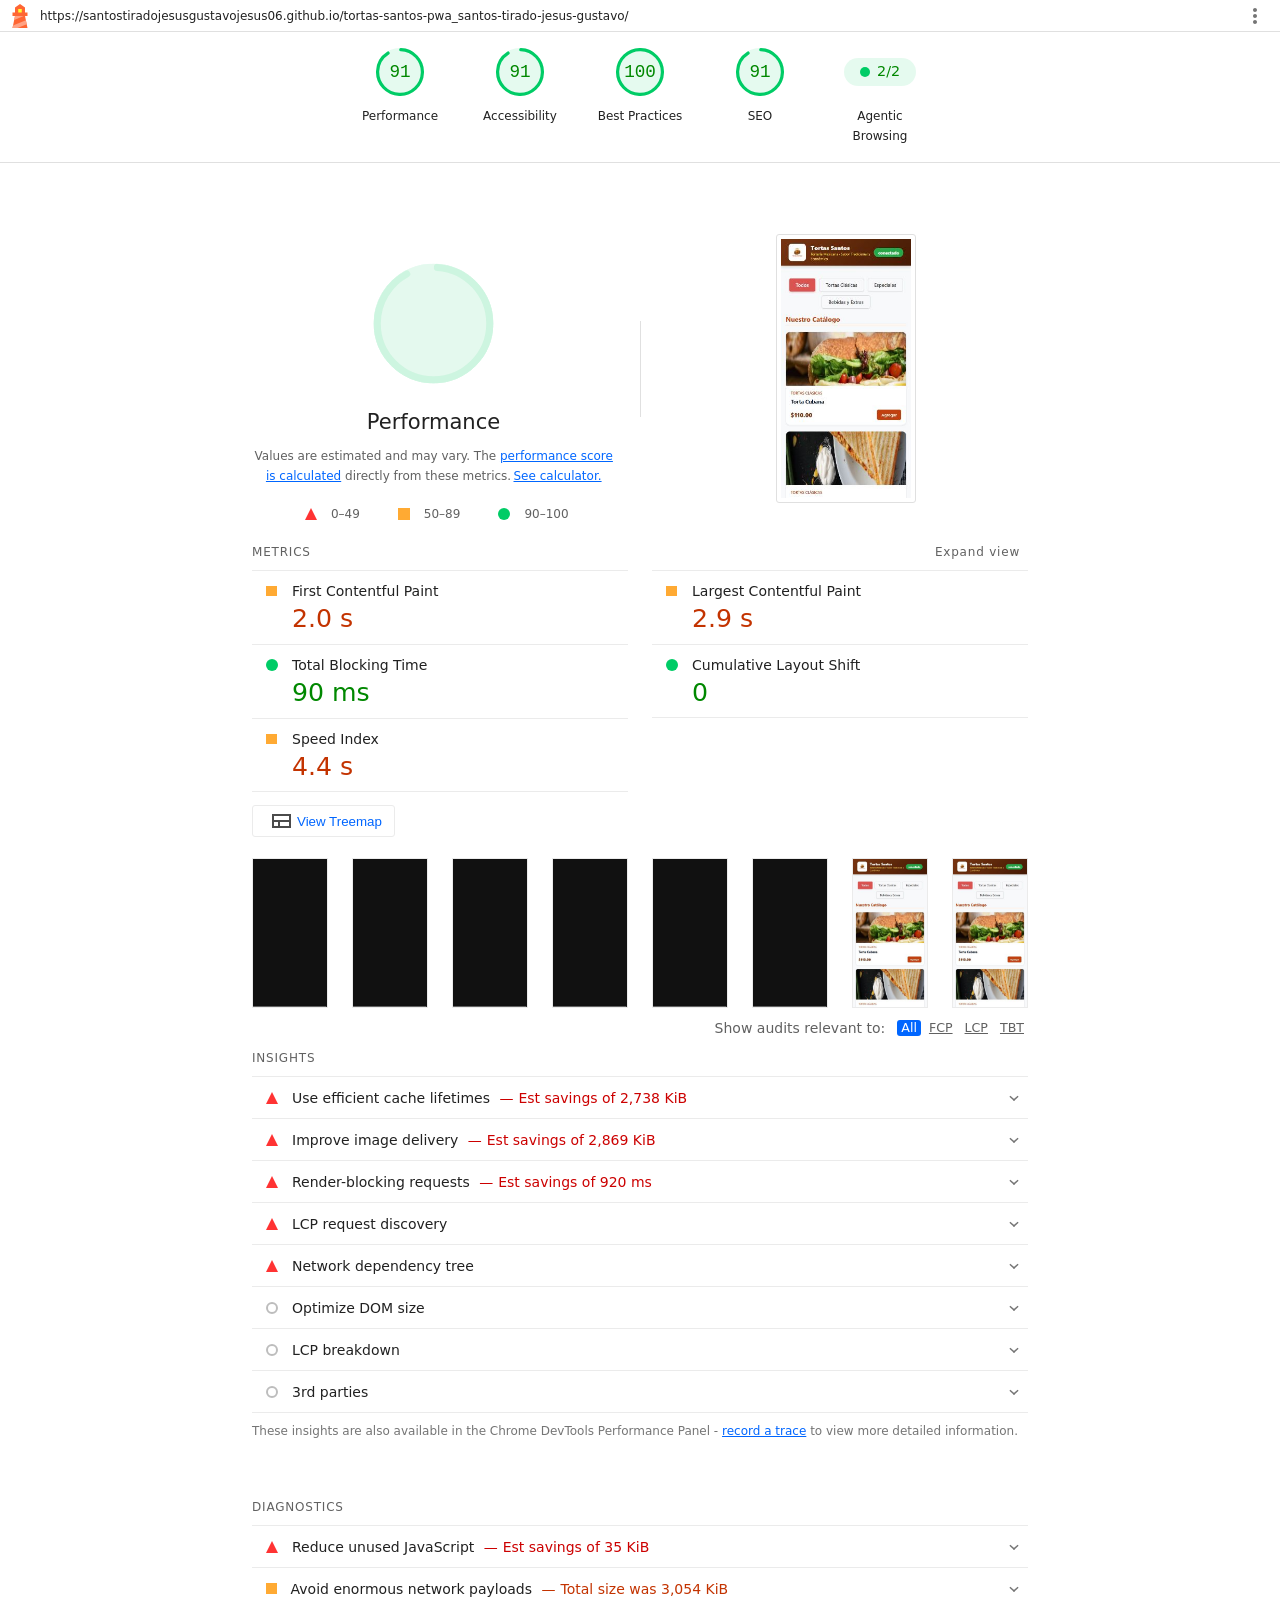
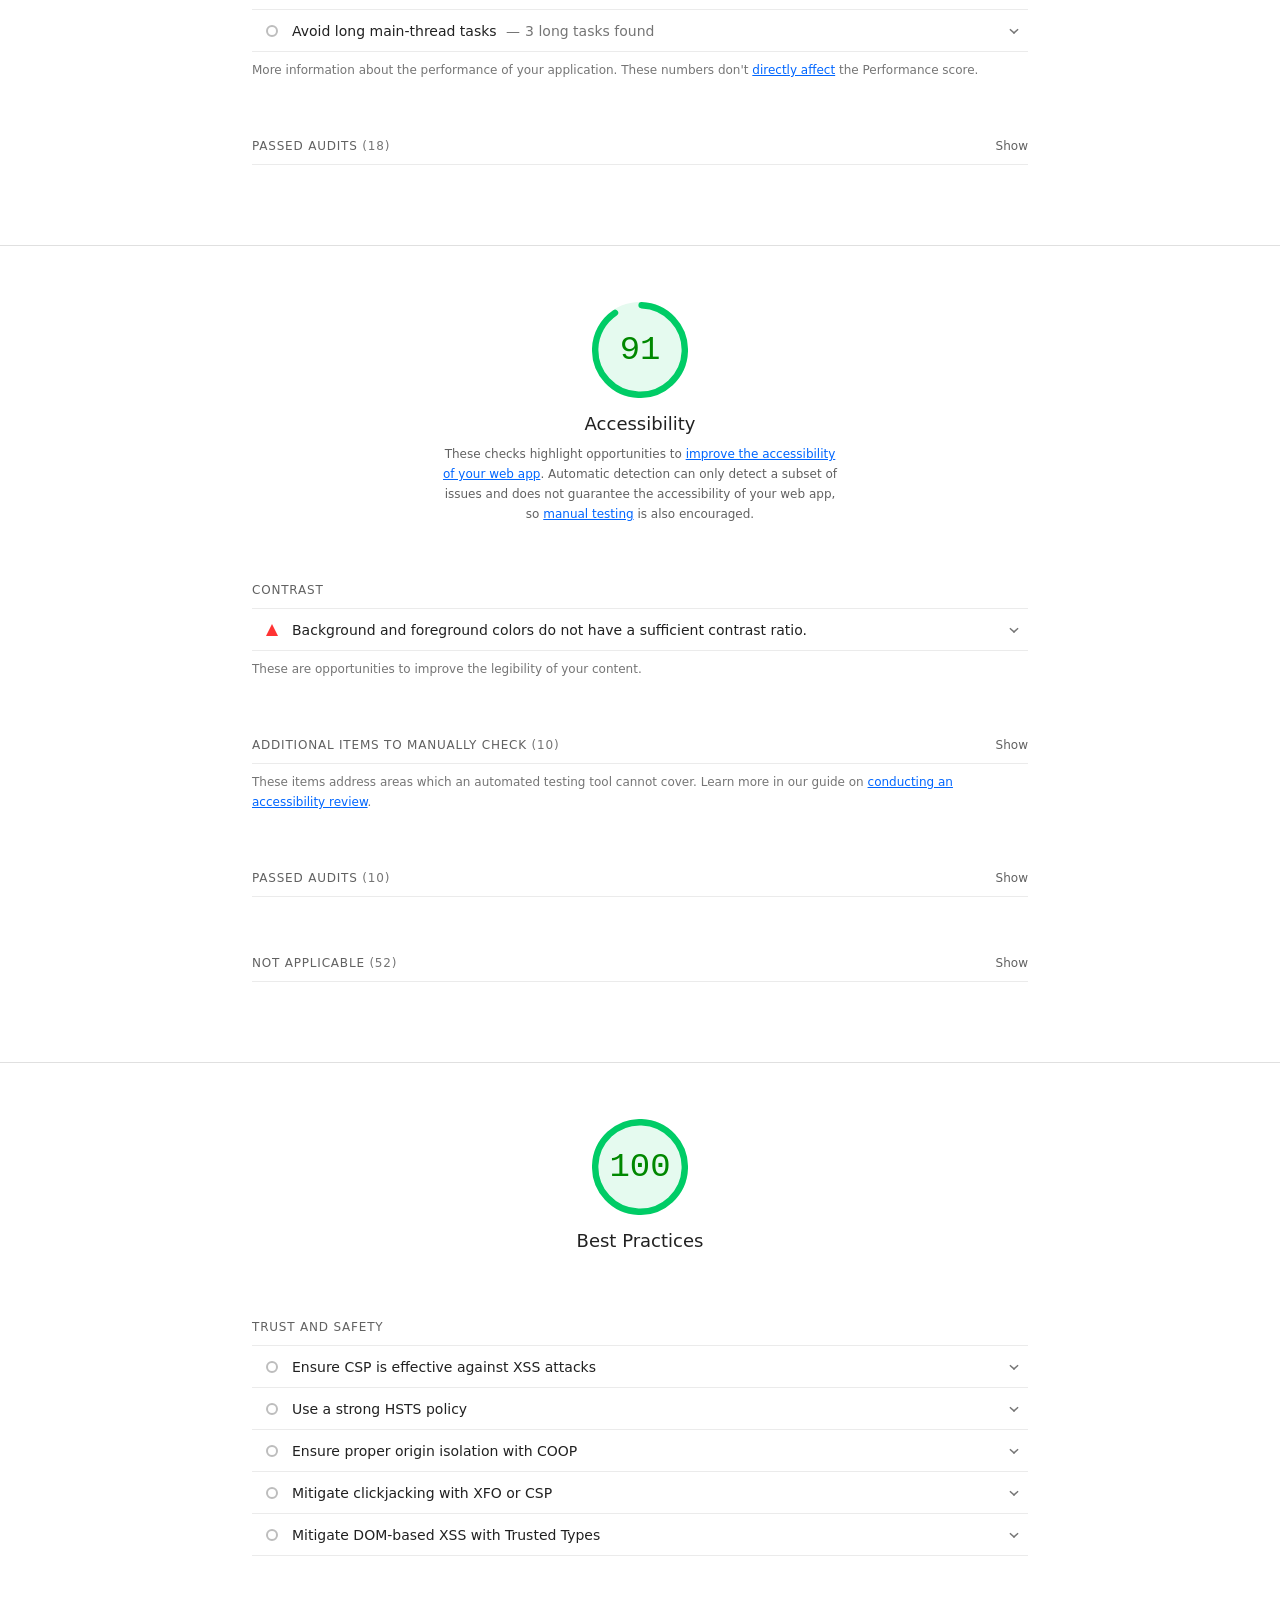
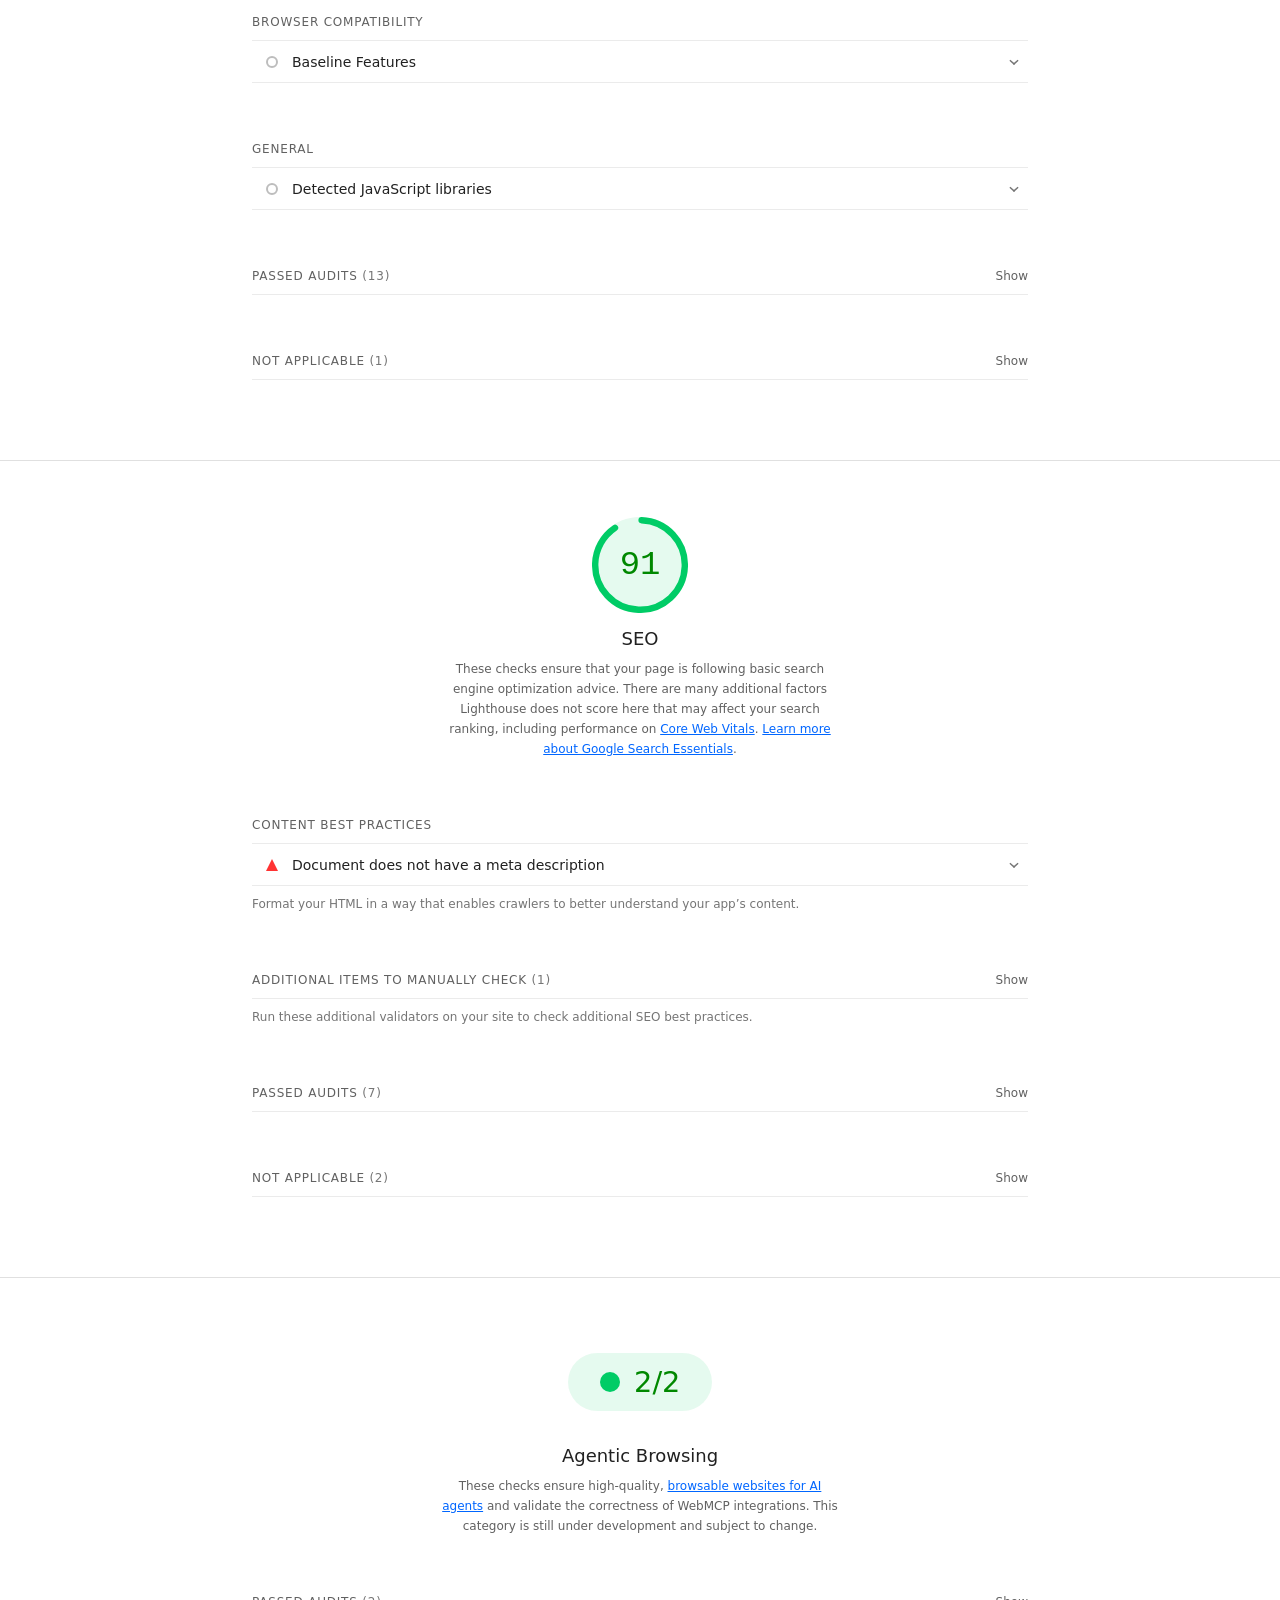
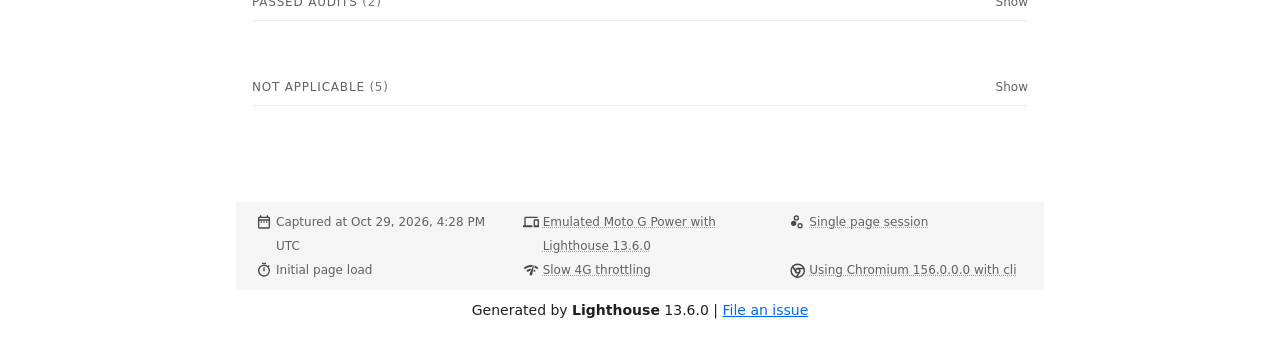
==== commit caffbc7e: "Avance 4: Actualización de reportes Lighthouse en docs/ con puntajes superiores a 80 - SANTOS TIRADO" ====
--- a/docs/lighthouse-escritorio.html
+++ b/docs/lighthouse-escritorio.html
@@ -17,8 +17,8 @@
 
   <div id="lh-log"></div>
 
-  <script>window.__LIGHTHOUSE_JSON__ = {"lighthouseVersion":"13.5.0","requestedUrl":"https://santostiradojesusgustavojesus06.github.io/tortas-santos-pwa_santos-tirado-jesus-gustavo/","mainDocumentUrl":"https://santostiradojesusgustavojesus06.github.io/tortas-santos-pwa_santos-tirado-jesus-gustavo/","finalDisplayedUrl":"https://santostiradojesusgustavojesus06.github.io/tortas-santos-pwa_santos-tirado-jesus-gustavo/","finalUrl":"https://santostiradojesusgustavojesus06.github.io/tortas-santos-pwa_santos-tirado-jesus-gustavo/","fetchTime":"2026-10-27T03:51:11.220Z","gatherMode":"navigation","runWarnings":[],"userAgent":"Mozilla/5.0 (Windows NT 10.0; Win64; x64) AppleWebKit/537.36 (KHTML, like Gecko) Chrome/156.0.0.0 Safari/537.36","environment":{"networkUserAgent":"Mozilla/5.0 (Macintosh; Intel Mac OS X 10_15_7) AppleWebKit/537.36 (KHTML, like Gecko) Chrome/156.0.0.0 Safari/537.36","hostUserAgent":"Mozilla/5.0 (Windows NT 10.0; Win64; x64) AppleWebKit/537.36 (KHTML, like Gecko) Chrome/156.0.0.0 Safari/537.36","benchmarkIndex":2811,"credits":{"axe-core":"4.13.0"}},"audits":{"is-on-https":{"id":"is-on-https","title":"Uses HTTPS","description":"All sites should be protected with HTTPS, even ones that don't handle sensitive data. This includes avoiding [mixed content](https://developers.google.com/web/fundamentals/security/prevent-mixed-content/what-is-mixed-content), where some resources are loaded over HTTP despite the initial request being served over HTTPS. HTTPS prevents intruders from tampering with or passively listening in on the communications between your app and your users, and is a prerequisite for HTTP/2 and many new web platform APIs. [Learn more about HTTPS](https://developer.chrome.com/docs/lighthouse/pwa/is-on-https/).","score":1,"scoreDisplayMode":"binary","details":{"type":"table","headings":[{"key":"url","valueType":"url","label":"Insecure URL"},{"key":"resolution","valueType":"text","label":"Request Resolution"}],"items":[]}},"redirects-http":{"id":"redirects-http","title":"Redirects HTTP traffic to HTTPS","description":"Make sure that you redirect all HTTP traffic to HTTPS in order to enable secure web features for all your users. [Learn more](https://developer.chrome.com/docs/lighthouse/pwa/redirects-http/).","score":null,"scoreDisplayMode":"notApplicable"},"first-contentful-paint":{"id":"first-contentful-paint","title":"First Contentful Paint","description":"First Contentful Paint marks the time at which the first text or image is painted. [Learn more about the First Contentful Paint metric](https://developer.chrome.com/docs/lighthouse/performance/first-contentful-paint/).","score":0.97,"scoreDisplayMode":"numeric","numericValue":718.9970000000001,"numericUnit":"millisecond","displayValue":"0.7 s","scoringOptions":{"p10":934,"median":1600}},"largest-contentful-paint":{"id":"largest-contentful-paint","title":"Largest Contentful Paint","description":"Largest Contentful Paint marks the time at which the largest text or image is painted. [Learn more about the Largest Contentful Paint metric](https://developer.chrome.com/docs/lighthouse/performance/lighthouse-largest-contentful-paint/)","score":0.83,"scoreDisplayMode":"numeric","numericValue":1403.682,"numericUnit":"millisecond","displayValue":"1.4 s","scoringOptions":{"p10":1200,"median":2400}},"speed-index":{"id":"speed-index","title":"Speed Index","description":"Speed Index shows how quickly the contents of a page are visibly populated. [Learn more about the Speed Index metric](https://developer.chrome.com/docs/lighthouse/performance/speed-index/).","score":0.95,"scoreDisplayMode":"numeric","numericValue":1090.8679350820846,"numericUnit":"millisecond","displayValue":"1.1 s","scoringOptions":{"p10":1311,"median":2300}},"screenshot-thumbnails":{"id":"screenshot-thumbnails","title":"Screenshot Thumbnails","description":"This is what the load of your site looked like.","score":1,"scoreDisplayMode":"informative","details":{"type":"filmstrip","scale":3000,"items":[{"timing":375,"timestamp":172715244532,"data":"[data-uri]"},{"timing":750,"timestamp":172715619532,"data":"[data-uri]"},{"timing":1125,"timestamp":172715994532,"data":"[data-uri]"},{"timing":1500,"timestamp":172716369532,"data":"[data-uri]"},{"timing":1875,"timestamp":172716744532,"data":"[data-uri]"},{"timing":2250,"timestamp":172717119532,"data":"[data-uri]"},{"timing":2625,"timestamp":172717494532,"data":"[data-uri]"},{"timing":3000,"timestamp":172717869532,"data":"[data-uri]"}]}},"final-screenshot":{"id":"final-screenshot","title":"Final Screenshot","description":"The last screenshot captured of the pageload.","score":1,"scoreDisplayMode":"informative","details":{"type":"screenshot","timing":2260,"timestamp":172717129402,"data":"[data-uri]"}},"total-blocking-time":{"id":"total-blocking-time","title":"Total Blocking Time","description":"Sum of all time periods between FCP and Time to Interactive, when task length exceeded 50ms, expressed in milliseconds. [Learn more about the Total Blocking Time metric](https://developer.chrome.com/docs/lighthouse/performance/lighthouse-total-blocking-time/).","score":1,"scoreDisplayMode":"numeric","numericValue":0,"numericUnit":"millisecond","displayValue":"0 ms","scoringOptions":{"p10":150,"median":350}},"max-potential-fid":{"id":"max-potential-fid","title":"Max Potential First Input Delay","description":"The maximum potential First Input Delay that your users could experience is the duration of the longest task. [Learn more about the Maximum Potential First Input Delay metric](https://developer.chrome.com/docs/lighthouse/performance/lighthouse-max-potential-fid/).","score":1,"scoreDisplayMode":"numeric","numericValue":21,"numericUnit":"millisecond","displayValue":"20 ms"},"cumulative-layout-shift":{"id":"cumulative-layout-shift","title":"Cumulative Layout Shift","description":"Cumulative Layout Shift measures the movement of visible elements within the viewport. [Learn more about the Cumulative Layout Shift metric](https://web.dev/articles/cls).","score":0.21,"scoreDisplayMode":"numeric","numericValue":0.4423491911706112,"numericUnit":"unitless","displayValue":"0.442","scoringOptions":{"p10":0.1,"median":0.25},"details":{"type":"debugdata","items":[{"cumulativeLayoutShiftMainFrame":0.4423491911706112,"newEngineResult":{"cumulativeLayoutShift":0.4423491911706112,"cumulativeLayoutShiftMainFrame":0.4423491911706112},"newEngineResultDiffered":false}]}},"errors-in-console":{"id":"errors-in-console","title":"No browser errors logged to the console","description":"Errors logged to the console indicate unresolved problems. They can come from network request failures and other browser concerns. [Learn more about this errors in console diagnostic audit](https://developer.chrome.com/docs/lighthouse/best-practices/errors-in-console/)","score":1,"scoreDisplayMode":"binary","details":{"type":"table","headings":[{"key":"sourceLocation","valueType":"source-location","label":"Source"},{"key":"description","valueType":"code","label":"Description"}],"items":[]}},"server-response-time":{"id":"server-response-time","title":"Initial server response time was short","description":"Keep the server response time for the main document short because all other requests depend on it. [Learn more about the Time to First Byte metric](https://developer.chrome.com/docs/lighthouse/performance/time-to-first-byte/).","score":1,"scoreDisplayMode":"metricSavings","numericValue":202,"numericUnit":"millisecond","displayValue":"Root document took 200 ms","metricSavings":{"FCP":100,"LCP":100},"details":{"type":"opportunity","headings":[{"key":"url","valueType":"url","label":"URL"},{"key":"responseTime","valueType":"timespanMs","label":"Time Spent"}],"items":[{"url":"https://santostiradojesusgustavojesus06.github.io/tortas-santos-pwa_santos-tirado-jesus-gustavo/","responseTime":202}],"overallSavingsMs":102},"guidanceLevel":1},"interactive":{"id":"interactive","title":"Time to Interactive","description":"Time to Interactive is the amount of time it takes for the page to become fully interactive. [Learn more about the Time to Interactive metric](https://developer.chrome.com/docs/lighthouse/performance/interactive/).","score":0.99,"scoreDisplayMode":"numeric","numericValue":1403.6820000000002,"numericUnit":"millisecond","displayValue":"1.4 s"},"user-timings":{"id":"user-timings","title":"User Timing marks and measures","description":"Consider instrumenting your app with the User Timing API to measure your app's real-world performance during key user experiences. [Learn more about User Timing marks](https://developer.chrome.com/docs/lighthouse/performance/user-timings/).","score":null,"scoreDisplayMode":"notApplicable","details":{"type":"table","headings":[{"key":"name","valueType":"text","label":"Name"},{"key":"timingType","valueType":"text","label":"Type"},{"key":"startTime","valueType":"ms","granularity":0.01,"label":"Start Time"},{"key":"duration","valueType":"ms","granularity":0.01,"label":"Duration"}],"items":[]},"guidanceLevel":2},"redirects":{"id":"redirects","title":"Avoid multiple page redirects","description":"Redirects introduce additional delays before the page can be loaded. [Learn how to avoid page redirects](https://developer.chrome.com/docs/lighthouse/performance/redirects/).","score":1,"scoreDisplayMode":"metricSavings","numericValue":0,"numericUnit":"millisecond","displayValue":"","metricSavings":{"LCP":0,"FCP":0},"details":{"type":"opportunity","headings":[],"items":[],"overallSavingsMs":0},"guidanceLevel":2},"image-aspect-ratio":{"id":"image-aspect-ratio","title":"Displays images with correct aspect ratio","description":"Image display dimensions should match natural aspect ratio. [Learn more about image aspect ratio](https://developer.chrome.com/docs/lighthouse/best-practices/image-aspect-ratio/).","score":1,"scoreDisplayMode":"binary","details":{"type":"table","headings":[{"key":"node","valueType":"node","label":""},{"key":"url","valueType":"url","label":"URL"},{"key":"displayedAspectRatio","valueType":"text","label":"Aspect Ratio (Displayed)"},{"key":"actualAspectRatio","valueType":"text","label":"Aspect Ratio (Actual)"}],"items":[]}},"image-size-responsive":{"id":"image-size-responsive","title":"Serves images with appropriate resolution","description":"Image natural dimensions should be proportional to the display size and the pixel ratio to maximize image clarity. [Learn how to provide responsive images](https://web.dev/articles/serve-responsive-images).","score":1,"scoreDisplayMode":"binary","details":{"type":"table","headings":[{"key":"node","valueType":"node","label":""},{"key":"url","valueType":"url","label":"URL"},{"key":"displayedSize","valueType":"text","label":"Displayed size"},{"key":"actualSize","valueType":"text","label":"Actual size"},{"key":"expectedSize","valueType":"text","label":"Expected size"}],"items":[]}},"deprecations":{"id":"deprecations","title":"Avoids deprecated APIs","description":"Deprecated APIs will eventually be removed from the browser. [Learn more about deprecated APIs](https://developer.chrome.com/docs/lighthouse/best-practices/deprecations/).","score":1,"scoreDisplayMode":"binary","details":{"type":"table","headings":[{"key":"value","valueType":"text","label":"Deprecation / Warning"},{"key":"source","valueType":"source-location","label":"Source"}],"items":[]}},"third-party-cookies":{"id":"third-party-cookies","title":"Avoids third-party cookies","description":"Third-party cookies may be blocked in some contexts. [Learn more about preparing for third-party cookie restrictions](https://privacysandbox.google.com/cookies/prepare/overview).","score":1,"scoreDisplayMode":"binary","details":{"type":"table","headings":[{"key":"name","valueType":"text","label":"Name"},{"key":"url","valueType":"url","label":"URL"}],"items":[]}},"mainthread-work-breakdown":{"id":"mainthread-work-breakdown","title":"Minimizes main-thread work","description":"Consider reducing the time spent parsing, compiling and executing JS. You may find delivering smaller JS payloads helps with this. [Learn how to minimize main-thread work](https://developer.chrome.com/docs/lighthouse/performance/mainthread-work-breakdown/)","score":1,"scoreDisplayMode":"metricSavings","numericValue":316.33300000000054,"numericUnit":"millisecond","displayValue":"0.3 s","metricSavings":{"TBT":0},"details":{"type":"table","headings":[{"key":"groupLabel","valueType":"text","label":"Category"},{"key":"duration","valueType":"ms","granularity":1,"label":"Time Spent"}],"items":[{"group":"other","groupLabel":"Other","duration":161.80500000000052},{"group":"styleLayout","groupLabel":"Style & Layout","duration":90.63800000000005},{"group":"scriptEvaluation","groupLabel":"Script Evaluation","duration":25.514999999999997},{"group":"paintCompositeRender","groupLabel":"Rendering","duration":22.39899999999999},{"group":"scriptParseCompile","groupLabel":"Script Parsing & Compilation","duration":8.307000000000002},{"group":"parseHTML","groupLabel":"Parse HTML & CSS","duration":5.567},{"group":"garbageCollection","groupLabel":"Garbage Collection","duration":2.101999999999999}],"sortedBy":["duration"]},"guidanceLevel":1},"bootup-time":{"id":"bootup-time","title":"JavaScript execution time","description":"Consider reducing the time spent parsing, compiling, and executing JS. You may find delivering smaller JS payloads helps with this. [Learn how to reduce Javascript execution time](https://developer.chrome.com/docs/lighthouse/performance/bootup-time/).","score":1,"scoreDisplayMode":"metricSavings","numericValue":5.529999999999999,"numericUnit":"millisecond","displayValue":"0.0 s","metricSavings":{"TBT":0},"details":{"type":"table","headings":[{"key":"url","valueType":"url","label":"URL"},{"key":"total","granularity":1,"valueType":"ms","label":"Total CPU Time"},{"key":"scripting","granularity":1,"valueType":"ms","label":"Script Evaluation"},{"key":"scriptParseCompile","granularity":1,"valueType":"ms","label":"Script Parse"}],"items":[{"url":"https://santostiradojesusgustavojesus06.github.io/tortas-santos-pwa_santos-tirado-jesus-gustavo/","total":144.01300000000003,"scripting":1.6629999999999996,"scriptParseCompile":0.459},{"url":"Unattributable","total":136.5950000000004,"scripting":3.408,"scriptParseCompile":0}],"summary":{"wastedMs":5.529999999999999},"sortedBy":["total"]},"guidanceLevel":1},"diagnostics":{"id":"diagnostics","title":"Diagnostics","description":"Collection of useful page vitals.","score":1,"scoreDisplayMode":"informative","details":{"type":"debugdata","items":[{"numRequests":28,"numScripts":6,"numStylesheets":2,"numFonts":0,"numTasks":1447,"numTasksOver10ms":5,"numTasksOver25ms":2,"numTasksOver50ms":1,"numTasksOver100ms":0,"numTasksOver500ms":0,"rtt":30.142,"throughput":79699563.88016857,"maxRtt":38.592,"maxServerLatency":203.68200000000002,"totalByteWeight":11517643,"totalTaskTime":316.3329999999974,"mainDocumentTransferSize":2258}]}},"network-requests":{"id":"network-requests","title":"Network Requests","description":"Lists the network requests that were made during page load.","score":1,"scoreDisplayMode":"informative","details":{"type":"table","headings":[{"key":"url","valueType":"url","label":"URL"},{"key":"protocol","valueType":"text","label":"Protocol"},{"key":"networkRequestTime","valueType":"ms","granularity":1,"label":"Network Request Time"},{"key":"networkEndTime","valueType":"ms","granularity":1,"label":"Network End Time"},{"key":"transferSize","valueType":"bytes","displayUnit":"kb","granularity":1,"label":"Transfer Size"},{"key":"resourceSize","valueType":"bytes","displayUnit":"kb","granularity":1,"label":"Resource Size"},{"key":"statusCode","valueType":"text","label":"Status Code"},{"key":"mimeType","valueType":"text","label":"MIME Type"},{"key":"resourceType","valueType":"text","label":"Resource Type"}],"items":[{"url":"https://santostiradojesusgustavojesus06.github.io/tortas-santos-pwa_santos-tirado-jesus-gustavo/","sessionTargetType":"page","protocol":"h2","cache":"none","rendererStartTime":0,"networkRequestTime":3.1369999945163727,"networkEndTime":485.3789999783039,"finished":true,"transferSize":2258,"resourceSize":4975,"statusCode":200,"mimeType":"text/html","resourceType":"Document","priority":"VeryHigh","experimentalFromMainFrame":true,"entity":"GitHub"},{"url":"https://unpkg.com/leaflet@1.9.4/dist/leaflet.css","sessionTargetType":"page","protocol":"h3","cache":"none","rendererStartTime":496.067999958992,"networkRequestTime":506.89899998903275,"networkEndTime":617.2659999728203,"finished":true,"transferSize":3996,"resourceSize":14806,"statusCode":200,"mimeType":"text/css","resourceType":"Stylesheet","priority":"VeryHigh","experimentalFromMainFrame":true,"entity":"Unpkg"},{"url":"https://unpkg.com/leaflet@1.9.4/dist/leaflet.js","sessionTargetType":"page","protocol":"h3","cache":"none","rendererStartTime":497.0469999611378,"networkRequestTime":509.044999986887,"networkEndTime":644.2989999651909,"finished":true,"transferSize":42967,"resourceSize":147552,"statusCode":200,"mimeType":"text/javascript","resourceType":"Script","priority":"High","experimentalFromMainFrame":true,"entity":"Unpkg"},{"url":"https://santostiradojesusgustavojesus06.github.io/tortas-santos-pwa_santos-tirado-jesus-gustavo/css/estilos.css","sessionTargetType":"page","protocol":"h2","cache":"none","rendererStartTime":497.32299998402596,"networkRequestTime":509.4269999861717,"networkEndTime":677.7959999740124,"finished":true,"transferSize":2208,"resourceSize":6753,"statusCode":200,"mimeType":"text/css","resourceType":"Stylesheet","priority":"VeryHigh","experimentalFromMainFrame":true,"entity":"GitHub"},{"url":"https://santostiradojesusgustavojesus06.github.io/tortas-santos-pwa_santos-tirado-jesus-gustavo/img/LOGO_STJG.png","sessionTargetType":"page","protocol":"h2","cache":"none","rendererStartTime":497.58999997377396,"networkRequestTime":509.89999997615814,"networkEndTime":877.919999986887,"finished":true,"transferSize":237619,"resourceSize":237331,"statusCode":200,"mimeType":"image/png","resourceType":"Image","priority":"High","experimentalFromMainFrame":true,"entity":"GitHub"},{"url":"https://santostiradojesusgustavojesus06.github.io/tortas-santos-pwa_santos-tirado-jesus-gustavo/js/app.js","sessionTargetType":"page","protocol":"h2","cache":"none","rendererStartTime":497.80799996852875,"networkRequestTime":515.1529999673367,"networkEndTime":927.0689999759197,"finished":true,"transferSize":435,"resourceSize":596,"statusCode":200,"mimeType":"application/javascript","resourceType":"Script","priority":"Medium","experimentalFromMainFrame":true,"entity":"GitHub"},{"url":"https://santostiradojesusgustavojesus06.github.io/tortas-santos-pwa_santos-tirado-jesus-gustavo/js/csr.js","sessionTargetType":"page","protocol":"h2","cache":"none","rendererStartTime":498.05399999022484,"networkRequestTime":676.3269999921322,"networkEndTime":878.227999985218,"finished":true,"transferSize":1349,"resourceSize":2890,"statusCode":200,"mimeType":"application/javascript","resourceType":"Script","priority":"Medium","experimentalFromMainFrame":true,"entity":"GitHub"},{"url":"https://santostiradojesusgustavojesus06.github.io/tortas-santos-pwa_santos-tirado-jesus-gustavo/js/carrito.js","sessionTargetType":"page","protocol":"h2","cache":"none","rendererStartTime":498.1759999990463,"networkRequestTime":676.9699999988079,"networkEndTime":878.1340000033379,"finished":true,"transferSize":1865,"resourceSize":5173,"statusCode":200,"mimeType":"application/javascript","resourceType":"Script","priority":"Medium","experimentalFromMainFrame":true,"entity":"GitHub"},{"url":"https://santostiradojesusgustavojesus06.github.io/tortas-santos-pwa_santos-tirado-jesus-gustavo/js/notificaciones.js","sessionTargetType":"page","protocol":"h2","cache":"none","rendererStartTime":498.30799996852875,"networkRequestTime":677.9829999804497,"networkEndTime":1089.091999977827,"finished":true,"transferSize":1025,"resourceSize":2090,"statusCode":200,"mimeType":"application/javascript","resourceType":"Script","priority":"Medium","experimentalFromMainFrame":true,"entity":"GitHub"},{"url":"https://santostiradojesusgustavojesus06.github.io/tortas-santos-pwa_santos-tirado-jesus-gustavo/js/geolocalizacion.js","sessionTargetType":"page","protocol":"h2","cache":"none","rendererStartTime":498.4819999933243,"networkRequestTime":678.0969999730587,"networkEndTime":846.869999974966,"finished":true,"transferSize":1561,"resourceSize":2984,"statusCode":200,"mimeType":"application/javascript","resourceType":"Script","priority":"Medium","experimentalFromMainFrame":true,"entity":"GitHub"},{"url":"https://santostiradojesusgustavojesus06.github.io/tortas-santos-pwa_santos-tirado-jesus-gustavo/manifest.json","sessionTargetType":"page","protocol":"h2","cache":"none","rendererStartTime":511.222000002861,"networkRequestTime":678.1919999718666,"networkEndTime":915.8409999608994,"finished":true,"transferSize":759,"resourceSize":886,"statusCode":200,"mimeType":"application/json","resourceType":"Manifest","priority":"Medium","experimentalFromMainFrame":true,"entity":"GitHub"},{"url":"https://santostiradojesusgustavojesus06.github.io/tortas-santos-pwa_santos-tirado-jesus-gustavo/img/torta-cubana.png","sessionTargetType":"page","protocol":"h2","cache":"none","rendererStartTime":1100.4709999859333,"networkRequestTime":1101.5239999890327,"networkEndTime":1852.9169999659061,"finished":true,"transferSize":410519,"resourceSize":410097,"statusCode":200,"mimeType":"image/png","resourceType":"Image","priority":"High","experimentalFromMainFrame":true,"entity":"GitHub"},{"url":"https://santostiradojesusgustavojesus06.github.io/tortas-santos-pwa_santos-tirado-jesus-gustavo/img/torta-de-milanesa.png","sessionTargetType":"page","protocol":"h2","cache":"none","rendererStartTime":1100.8409999608994,"networkRequestTime":1101.7439999878407,"networkEndTime":1453.1979999542236,"finished":true,"transferSize":397501,"resourceSize":397112,"statusCode":200,"mimeType":"image/png","resourceType":"Image","priority":"High","experimentalFromMainFrame":true,"entity":"GitHub"},{"url":"https://santostiradojesusgustavojesus06.github.io/tortas-santos-pwa_santos-tirado-jesus-gustavo/img/jamon_con_queso.png","sessionTargetType":"page","protocol":"h2","cache":"none","rendererStartTime":1101.0549999773502,"networkRequestTime":1101.9449999630451,"networkEndTime":1325.2099999785423,"finished":true,"transferSize":221200,"resourceSize":220938,"statusCode":200,"mimeType":"image/png","resourceType":"Image","priority":"High","experimentalFromMainFrame":true,"entity":"GitHub"},{"url":"https://santostiradojesusgustavojesus06.github.io/tortas-santos-pwa_santos-tirado-jesus-gustavo/img/pierna-adobada.png","sessionTargetType":"page","protocol":"h2","cache":"none","rendererStartTime":1101.2179999947548,"networkRequestTime":1103.830999970436,"networkEndTime":1658.7639999687672,"finished":true,"transferSize":446179,"resourceSize":445776,"statusCode":200,"mimeType":"image/png","resourceType":"Image","priority":"High","experimentalFromMainFrame":true,"entity":"GitHub"},{"url":"https://santostiradojesusgustavojesus06.github.io/tortas-santos-pwa_santos-tirado-jesus-gustavo/img/torta-ahogada.png","sessionTargetType":"page","protocol":"h2","cache":"none","rendererStartTime":1101.3829999864101,"networkRequestTime":1104.0949999690056,"networkEndTime":1775.8999999761581,"finished":true,"transferSize":850688,"resourceSize":849994,"statusCode":200,"mimeType":"image/png","resourceType":"Image","priority":"High","experimentalFromMainFrame":true,"entity":"GitHub"},{"url":"https://santostiradojesusgustavojesus06.github.io/tortas-santos-pwa_santos-tirado-jesus-gustavo/img/torta-asada.png","sessionTargetType":"page","protocol":"h2","cache":"none","rendererStartTime":1101.5169999599457,"networkRequestTime":1106.8529999554157,"networkEndTime":2197.7849999964237,"finished":true,"transferSize":3481349,"resourceSize":3479267,"statusCode":200,"mimeType":"image/png","resourceType":"Image","priority":"High","experimentalFromMainFrame":true,"entity":"GitHub"},{"url":"https://santostiradojesusgustavojesus06.github.io/tortas-santos-pwa_santos-tirado-jesus-gustavo/img/torta-de-chilaquiles.png","sessionTargetType":"page","protocol":"h2","cache":"none","rendererStartTime":1101.6349999904633,"networkRequestTime":1107.2199999690056,"networkEndTime":1318.17199999094,"finished":true,"transferSize":487728,"resourceSize":487088,"statusCode":200,"mimeType":"image/png","resourceType":"Image","priority":"High","experimentalFromMainFrame":true,"entity":"GitHub"},{"url":"https://santostiradojesusgustavojesus06.github.io/tortas-santos-pwa_santos-tirado-jesus-gustavo/img/torta-de-pastor.png","sessionTargetType":"page","protocol":"h2","cache":"none","rendererStartTime":1101.7379999756813,"networkRequestTime":1107.5099999904633,"networkEndTime":1682.5799999833107,"finished":true,"transferSize":483833,"resourceSize":483191,"statusCode":200,"mimeType":"image/png","resourceType":"Image","priority":"High","experimentalFromMainFrame":true,"entity":"GitHub"},{"url":"https://santostiradojesusgustavojesus06.github.io/tortas-santos-pwa_santos-tirado-jesus-gustavo/img/torta-vegetariana.png","sessionTargetType":"page","protocol":"h2","cache":"none","rendererStartTime":1101.8569999933243,"networkRequestTime":1107.7979999780655,"networkEndTime":1512.458999991417,"finished":true,"transferSize":637725,"resourceSize":637221,"statusCode":200,"mimeType":"image/png","resourceType":"Image","priority":"High","experimentalFromMainFrame":true,"entity":"GitHub"},{"url":"https://santostiradojesusgustavojesus06.github.io/tortas-santos-pwa_santos-tirado-jesus-gustavo/img/santos-especial.png","sessionTargetType":"page","protocol":"h2","cache":"none","rendererStartTime":1101.9699999690056,"networkRequestTime":1108.0979999899864,"networkEndTime":1579.2829999923706,"finished":true,"transferSize":324507,"resourceSize":324164,"statusCode":200,"mimeType":"image/png","resourceType":"Image","priority":"Low","experimentalFromMainFrame":true,"entity":"GitHub"},{"url":"https://santostiradojesusgustavojesus06.github.io/tortas-santos-pwa_santos-tirado-jesus-gustavo/img/agua-fresca.png","sessionTargetType":"page","protocol":"h2","cache":"none","rendererStartTime":1102.0529999732971,"networkRequestTime":1108.3839999735355,"networkEndTime":1811.9799999892712,"finished":true,"transferSize":423485,"resourceSize":423036,"statusCode":200,"mimeType":"image/png","resourceType":"Image","priority":"Low","experimentalFromMainFrame":true,"entity":"GitHub"},{"url":"https://santostiradojesusgustavojesus06.github.io/tortas-santos-pwa_santos-tirado-jesus-gustavo/img/licuado_de_platano.png","sessionTargetType":"page","protocol":"h2","cache":"none","rendererStartTime":1102.175999969244,"networkRequestTime":1108.6379999518394,"networkEndTime":1917.1579999923706,"finished":true,"transferSize":411115,"resourceSize":410682,"statusCode":200,"mimeType":"image/png","resourceType":"Image","priority":"Low","experimentalFromMainFrame":true,"entity":"GitHub"},{"url":"https://santostiradojesusgustavojesus06.github.io/tortas-santos-pwa_santos-tirado-jesus-gustavo/img/refresco.png","sessionTargetType":"page","protocol":"h2","cache":"none","rendererStartTime":1102.3089999556541,"networkRequestTime":1111.9689999818802,"networkEndTime":1969.656999975443,"finished":true,"transferSize":401203,"resourceSize":400562,"statusCode":200,"mimeType":"image/png","resourceType":"Image","priority":"Low","experimentalFromMainFrame":true,"entity":"GitHub"},{"url":"https://santostiradojesusgustavojesus06.github.io/tortas-santos-pwa_santos-tirado-jesus-gustavo/img/papas-fritas.png","sessionTargetType":"page","protocol":"h2","cache":"none","rendererStartTime":1102.4179999828339,"networkRequestTime":1112.4869999587536,"networkEndTime":2204.1519999802113,"finished":true,"transferSize":950929,"resourceSize":950154,"statusCode":200,"mimeType":"image/png","resourceType":"Image","priority":"Low","experimentalFromMainFrame":true,"entity":"GitHub"},{"url":"https://santostiradojesusgustavojesus06.github.io/tortas-santos-pwa_santos-tirado-jesus-gustavo/img/chiles_en_vinagre.png","sessionTargetType":"page","protocol":"h2","cache":"none","rendererStartTime":1102.5279999673367,"networkRequestTime":1114.147999972105,"networkEndTime":2290.4079999923706,"finished":true,"transferSize":1275307,"resourceSize":1274371,"statusCode":200,"mimeType":"image/png","resourceType":"Image","priority":"Low","experimentalFromMainFrame":true,"entity":"GitHub"},{"url":"https://santostiradojesusgustavojesus06.github.io/tortas-santos-pwa_santos-tirado-jesus-gustavo/img/LOGO_STJG.png","sessionTargetType":"page","protocol":"h2","cache":"disk","rendererStartTime":2293.860999971628,"networkRequestTime":2294.367999970913,"networkEndTime":2296.184999972582,"finished":true,"transferSize":0,"resourceSize":237331,"statusCode":200,"mimeType":"image/png","resourceType":"Other","priority":"High","experimentalFromMainFrame":true,"entity":"GitHub"},{"url":"https://santostiradojesusgustavojesus06.github.io/tortas-santos-pwa_santos-tirado-jesus-gustavo/img/logo-192.png","sessionTargetType":"page","protocol":"h2","cache":"none","rendererStartTime":2294.1749999821186,"networkRequestTime":2294.6359999775887,"networkEndTime":2457.7419999837875,"finished":true,"transferSize":18333,"resourceSize":18172,"statusCode":200,"mimeType":"image/png","resourceType":"Other","priority":"High","experimentalFromMainFrame":true,"entity":"GitHub"}],"debugData":{"type":"debugdata","networkStartTimeTs":172714871577.00003,"initiators":[{"type":"parser","url":"https://santostiradojesusgustavojesus06.github.io/tortas-santos-pwa_santos-tirado-jesus-gustavo/","lineNumber":15,"columnNumber":85},{"type":"parser","url":"https://santostiradojesusgustavojesus06.github.io/tortas-san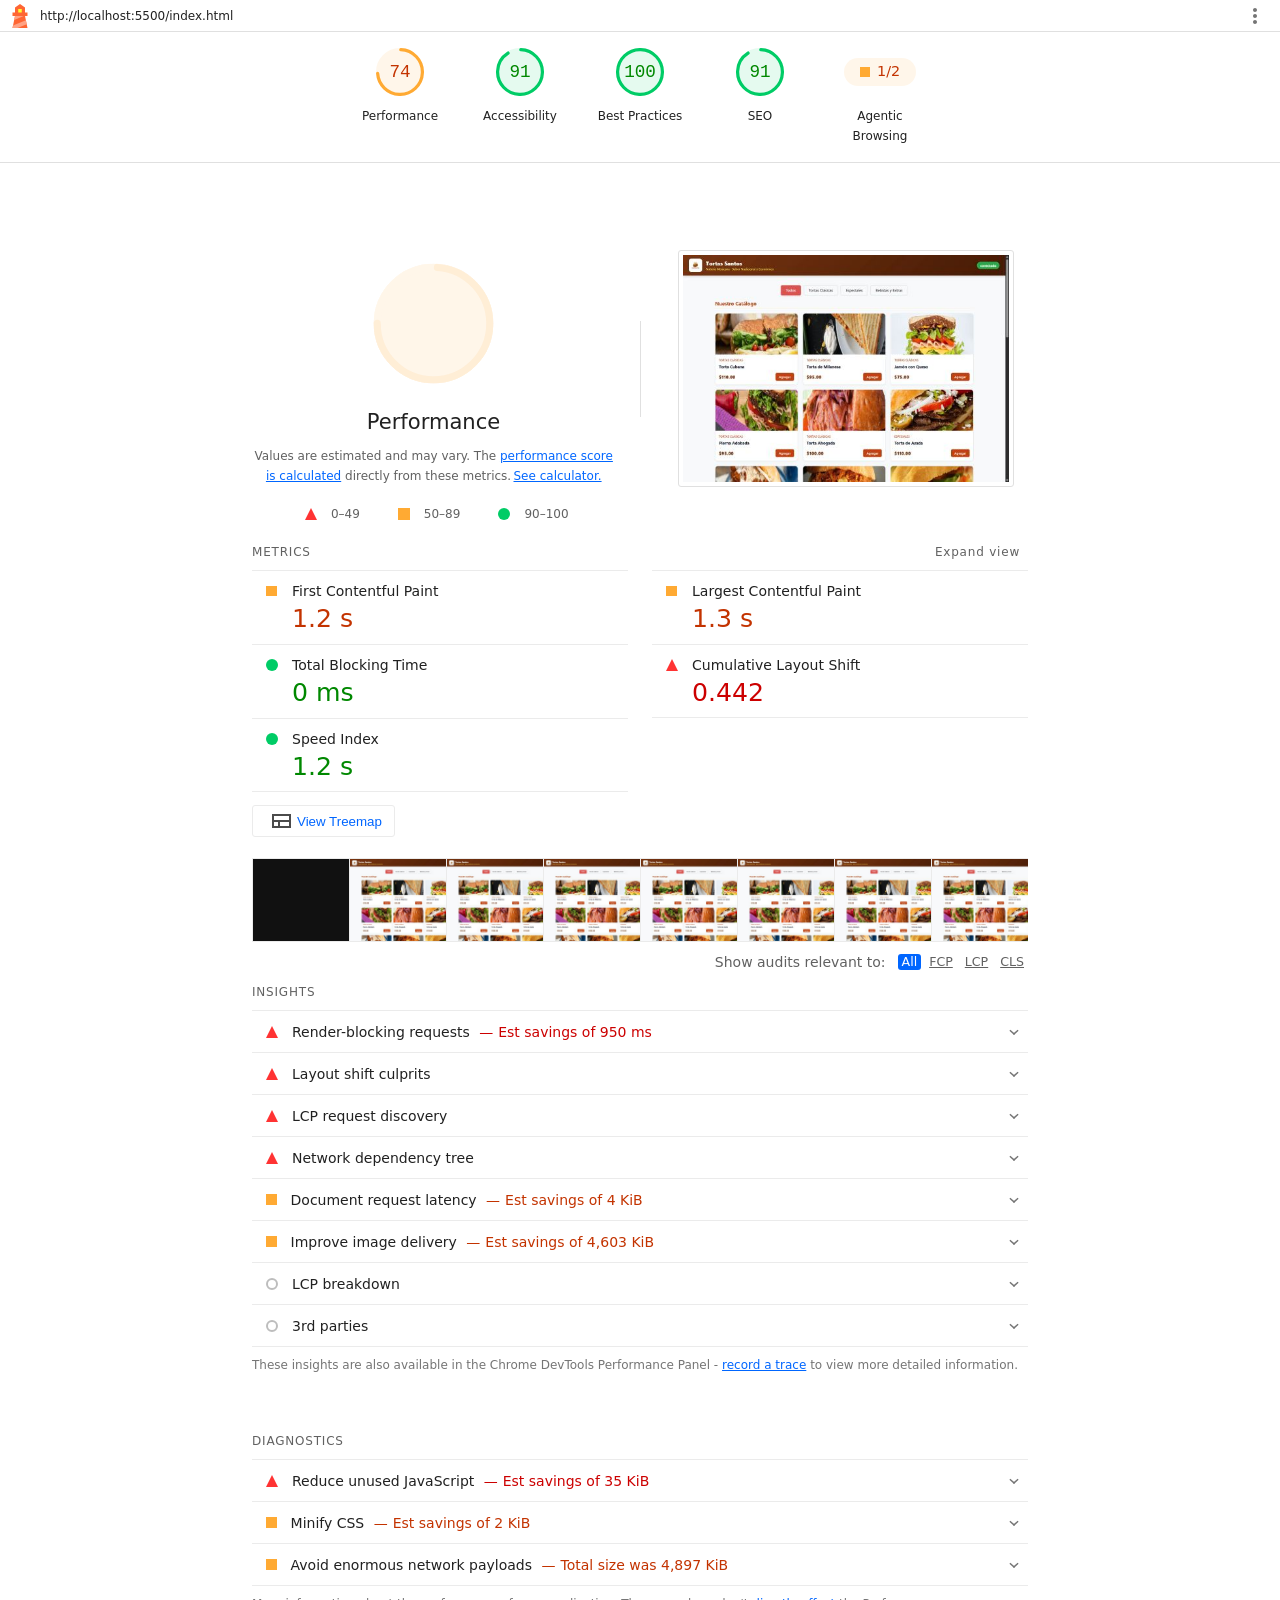
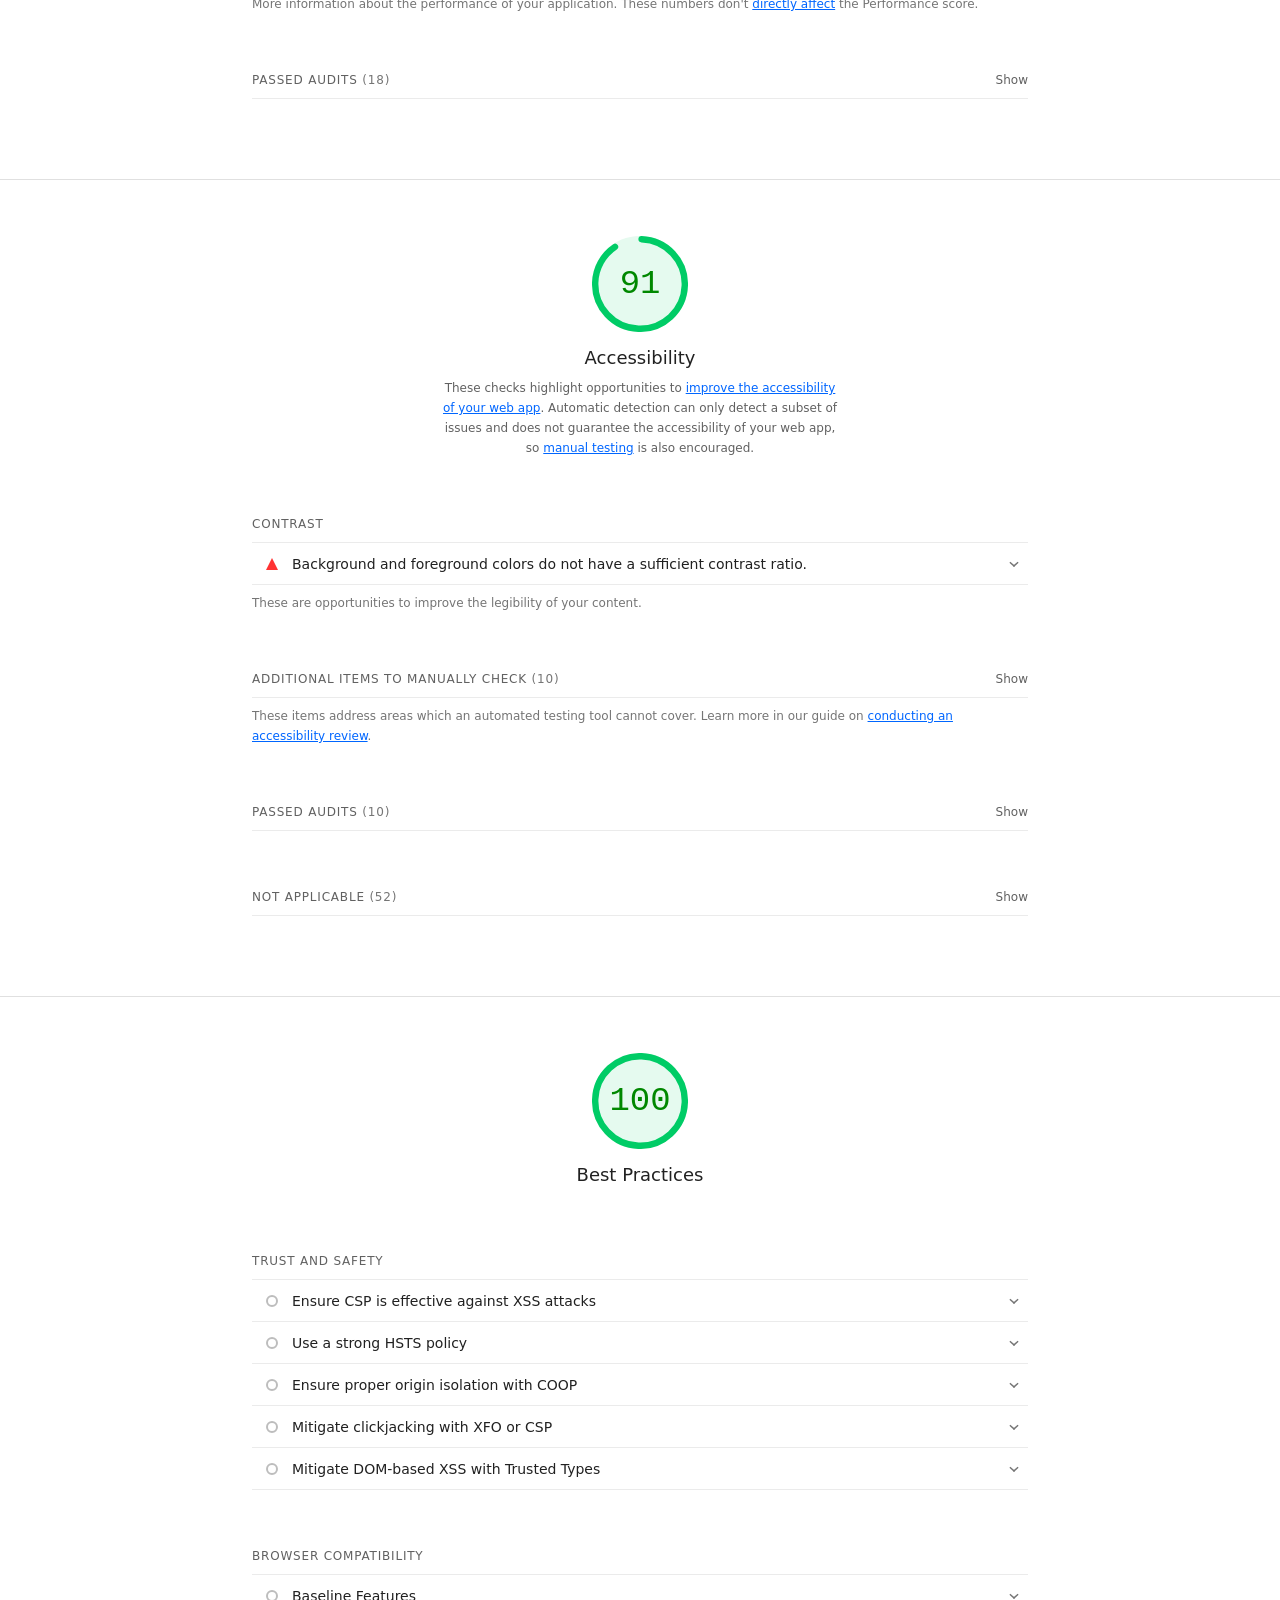
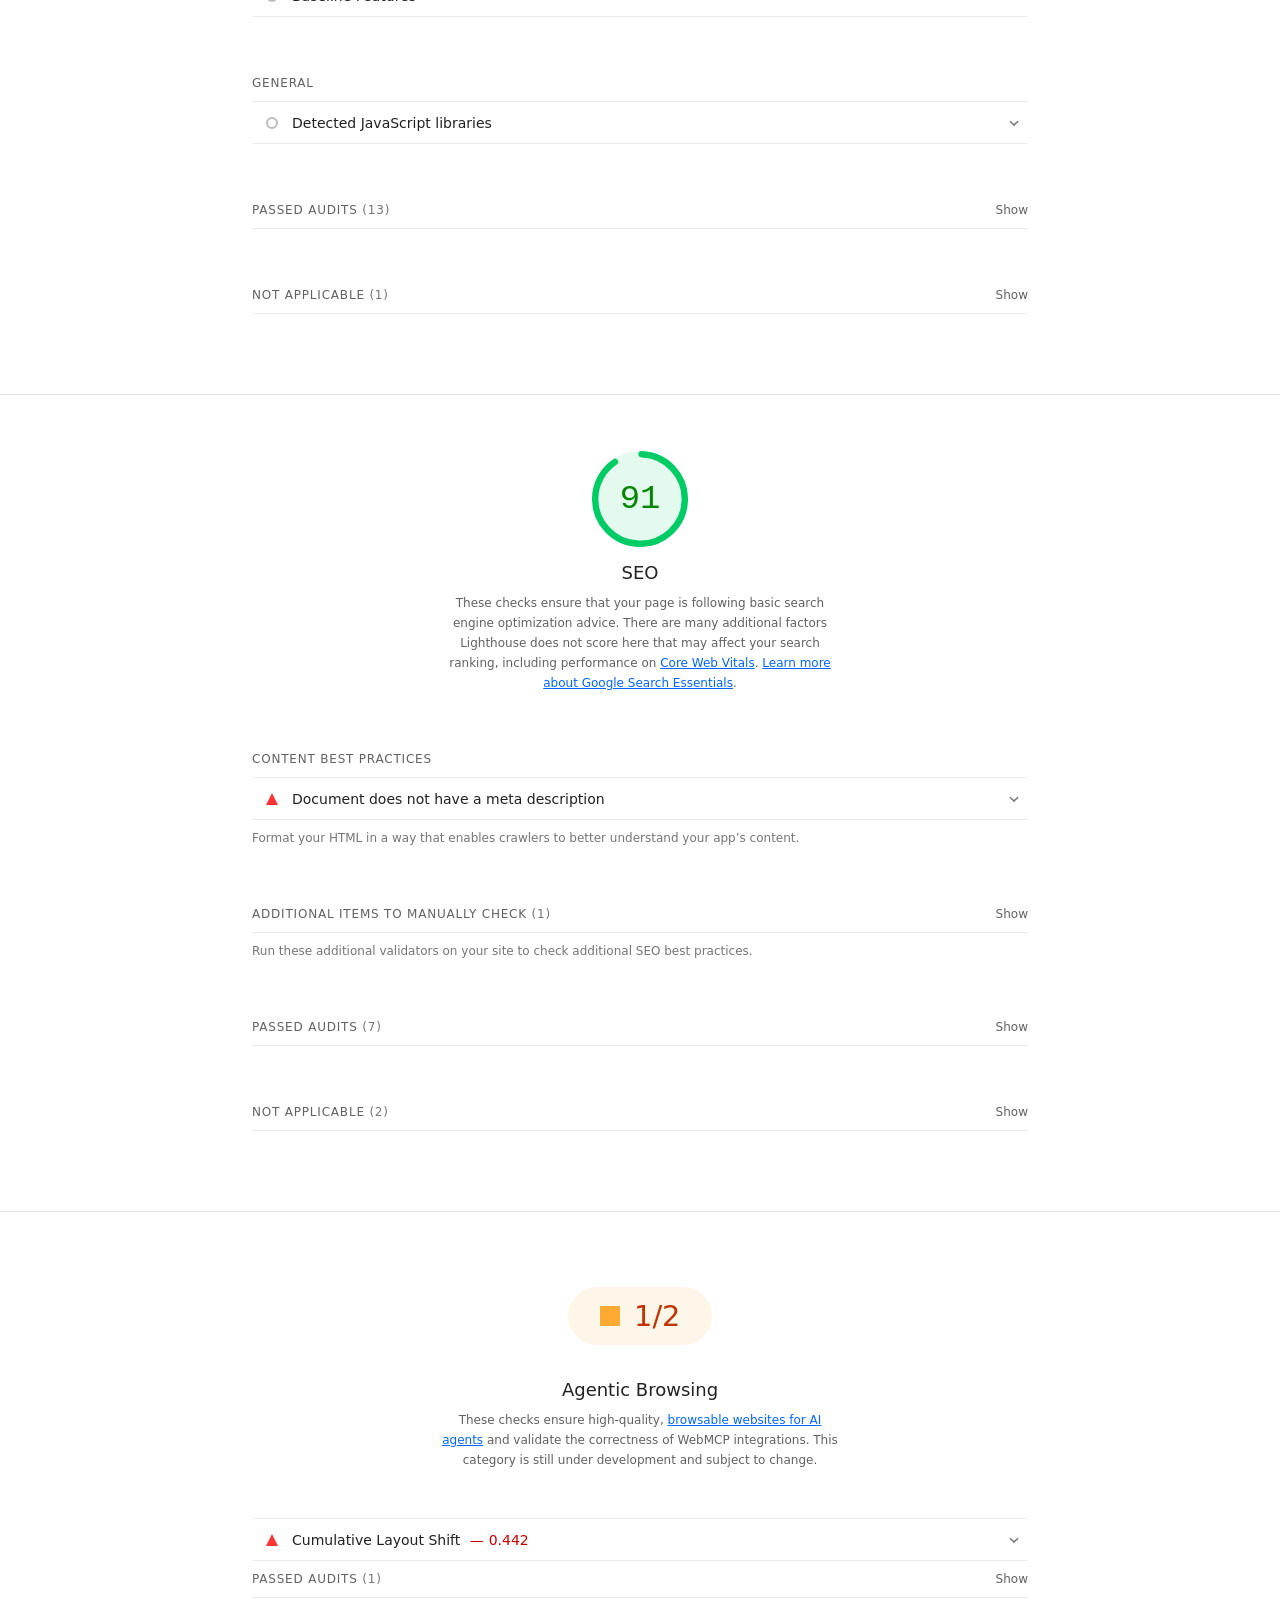
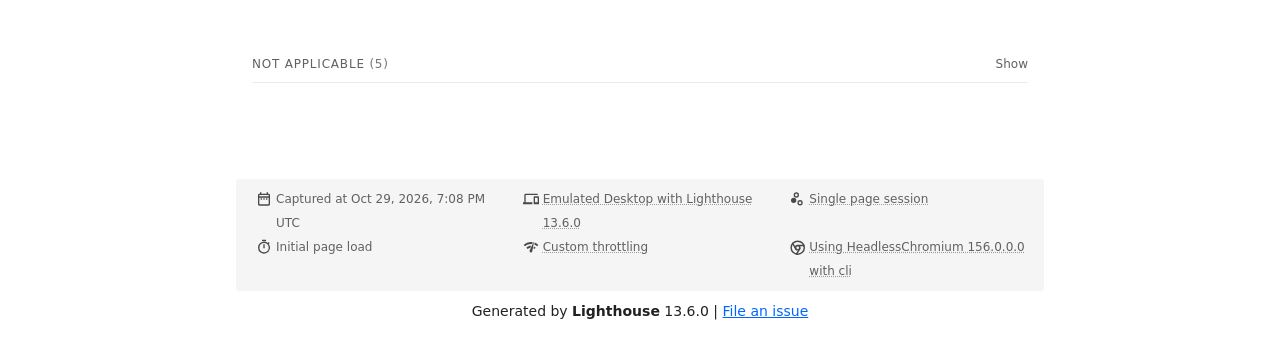
==== commit 3bea76ba: "Avance 4 corregido al 100%: Lighthouse desktop, README y Service Worker  - SANTOS TIRADO JESUS GUSTA" ====
--- a/docs/lighthouse-escritorio.html
+++ b/docs/lighthouse-escritorio.html
@@ -17,7 +17,7 @@
 
   <div id="lh-log"></div>
 
-  <script>window.__LIGHTHOUSE_JSON__ = {"lighthouseVersion":"13.6.0","requestedUrl":"https://santostiradojesusgustavojesus06.github.io/tortas-santos-pwa_santos-tirado-jesus-gustavo/","mainDocumentUrl":"https://santostiradojesusgustavojesus06.github.io/tortas-santos-pwa_santos-tirado-jesus-gustavo/","finalDisplayedUrl":"https://santostiradojesusgustavojesus06.github.io/tortas-santos-pwa_santos-tirado-jesus-gustavo/","finalUrl":"https://santostiradojesusgustavojesus06.github.io/tortas-santos-pwa_santos-tirado-jesus-gustavo/","fetchTime":"2026-10-29T16:28:44.937Z","gatherMode":"navigation","runtimeError":{"code":"PROTOCOL_TIMEOUT","message":"Waiting for DevTools protocol response has exceeded the allotted time. (Method: Runtime.evaluate)","errorStack":"LighthouseError: PROTOCOL_TIMEOUT\n    at file:///C:/Users/guste/AppData/Local/npm-cache/_npx/0f94ee7615faf582/node_modules/lighthouse/core/gather/session.js:121:47\n    at new Promise (\u003canonymous>)\n    at ProtocolSession.sendCommand (file:///C:/Users/guste/AppData/Local/npm-cache/_npx/0f94ee7615faf582/node_modules/lighthouse/core/gather/session.js:118:28)\n    at ExecutionContext._evaluateInContext (file:///C:/Users/guste/AppData/Local/npm-cache/_npx/0f94ee7615faf582/node_modules/lighthouse/core/gather/driver/execution-context.js:123:42)\n    at ExecutionContext.evaluateAsync (file:///C:/Users/guste/AppData/Local/npm-cache/_npx/0f94ee7615faf582/node_modules/lighthouse/core/gather/driver/execution-context.js:175:25)\n    at ExecutionContext.evaluate (file:///C:/Users/guste/AppData/Local/npm-cache/_npx/0f94ee7615faf582/node_modules/lighthouse/core/gather/driver/execution-context.js:208:17)\n    at FullPageScreenshot._resizeViewport (file:///C:/Users/guste/AppData/Local/npm-cache/_npx/0f94ee7615faf582/node_modules/lighthouse/core/gather/gatherers/full-page-screenshot.js:110:43)\n    at async FullPageScreenshot.getArtifact (file:///C:/Users/guste/AppData/Local/npm-cache/_npx/0f94ee7615faf582/node_modules/lighthouse/core/gather/gatherers/full-page-screenshot.js:210:9)\n    at async file:///C:/Users/guste/AppData/Local/npm-cache/_npx/0f94ee7615faf582/node_modules/lighthouse/core/gather/runner-helpers.js:106:24\n    at async collectPhaseArtifacts (file:///C:/Users/guste/AppData/Local/npm-cache/_npx/0f94ee7615faf582/node_modules/lighthouse/core/gather/runner-helpers.js:123:5)","artifactKey":"FullPageScreenshot"},"runWarnings":[],"userAgent":"Mozilla/5.0 (Windows NT 10.0; Win64; x64) AppleWebKit/537.36 (KHTML, like Gecko) Chrome/156.0.0.0 Safari/537.36","environment":{"networkUserAgent":"Mozilla/5.0 (Linux; Android 11; moto g power (2022)) AppleWebKit/537.36 (KHTML, like Gecko) Chrome/156.0.0.0 Mobile Safari/537.36","hostUserAgent":"Mozilla/5.0 (Windows NT 10.0; Win64; x64) AppleWebKit/537.36 (KHTML, like Gecko) Chrome/156.0.0.0 Safari/537.36","benchmarkIndex":2228,"credits":{"axe-core":"4.14.0","ard":"0.91 (f073b1e)"}},"audits":{"is-on-https":{"id":"is-on-https","title":"Uses HTTPS","description":"All sites should be protected with HTTPS, even ones that don't handle sensitive data. This includes avoiding [mixed content](https://developers.google.com/web/fundamentals/security/prevent-mixed-content/what-is-mixed-content), where some resources are loaded over HTTP despite the initial request being served over HTTPS. HTTPS prevents intruders from tampering with or passively listening in on the communications between your app and your users, and is a prerequisite for HTTP/2 and many new web platform APIs. [Learn more about HTTPS](https://developer.chrome.com/docs/lighthouse/pwa/is-on-https/).","score":1,"scoreDisplayMode":"binary","details":{"type":"table","headings":[{"key":"url","valueType":"url","label":"Insecure URL"},{"key":"resolution","valueType":"text","label":"Request Resolution"}],"items":[]}},"redirects-http":{"id":"redirects-http","title":"Redirects HTTP traffic to HTTPS","description":"Make sure that you redirect all HTTP traffic to HTTPS in order to enable secure web features for all your users. [Learn more](https://developer.chrome.com/docs/lighthouse/pwa/redirects-http/).","score":null,"scoreDisplayMode":"notApplicable"},"first-contentful-paint":{"id":"first-contentful-paint","title":"First Contentful Paint","description":"First Contentful Paint marks the time at which the first text or image is painted. [Learn more about the First Contentful Paint metric](https://developer.chrome.com/docs/lighthouse/performance/first-contentful-paint/).","score":0.85,"scoreDisplayMode":"numeric","numericValue":1960.7404999999999,"numericUnit":"millisecond","displayValue":"2.0 s","scoringOptions":{"p10":1800,"median":3000}},"largest-contentful-paint":{"id":"largest-contentful-paint","title":"Largest Contentful Paint","description":"Largest Contentful Paint marks the time at which the largest text or image is painted. [Learn more about the Largest Contentful Paint metric](https://developer.chrome.com/docs/lighthouse/performance/lighthouse-largest-contentful-paint/)","score":0.81,"scoreDisplayMode":"numeric","numericValue":2883.473,"numericUnit":"millisecond","displayValue":"2.9 s","scoringOptions":{"p10":2500,"median":4000}},"speed-index":{"id":"speed-index","title":"Speed Index","description":"Speed Index shows how quickly the contents of a page are visibly populated. [Learn more about the Speed Index metric](https://developer.chrome.com/docs/lighthouse/performance/speed-index/).","score":0.74,"scoreDisplayMode":"numeric","numericValue":4398.003251998884,"numericUnit":"millisecond","displayValue":"4.4 s","scoringOptions":{"p10":3387,"median":5800}},"screenshot-thumbnails":{"id":"screenshot-thumbnails","title":"Screenshot Thumbnails","description":"This is what the load of your site looked like.","score":1,"scoreDisplayMode":"informative","details":{"type":"filmstrip","scale":3000,"items":[{"timing":375,"timestamp":35146417052,"data":"[data-uri]"},{"timing":750,"timestamp":35146792052,"data":"[data-uri]"},{"timing":1125,"timestamp":35147167052,"data":"[data-uri]"},{"timing":1500,"timestamp":35147542052,"data":"[data-uri]"},{"timing":1875,"timestamp":35147917052,"data":"[data-uri]"},{"timing":2250,"timestamp":35148292052,"data":"[data-uri]"},{"timing":2625,"timestamp":35148667052,"data":"[data-uri]"},{"timing":3000,"timestamp":35149042052,"data":"[data-uri]"}]}},"final-screenshot":{"id":"final-screenshot","title":"Final Screenshot","description":"The last screenshot captured of the pageload.","score":1,"scoreDisplayMode":"informative","details":{"type":"screenshot","timing":2510,"timestamp":35148551769,"data":"[data-uri]"}},"total-blocking-time":{"id":"total-blocking-time","title":"Total Blocking Time","description":"Sum of all time periods between FCP and Time to Interactive, when task length exceeded 50ms, expressed in milliseconds. [Learn more about the Total Blocking Time metric](https://developer.chrome.com/docs/lighthouse/performance/lighthouse-total-blocking-time/).","score":0.99,"scoreDisplayMode":"numeric","numericValue":91,"numericUnit":"millisecond","displayValue":"90 ms","scoringOptions":{"p10":200,"median":600}},"max-potential-fid":{"id":"max-potential-fid","title":"Max Potential First Input Delay","description":"The maximum potential First Input Delay that your users could experience is the duration of the longest task. [Learn more about the Maximum Potential First Input Delay metric](https://developer.chrome.com/docs/lighthouse/performance/lighthouse-max-potential-fid/).","score":0.88,"scoreDisplayMode":"numeric","numericValue":135,"numericUnit":"millisecond","displayValue":"140 ms"},"cumulative-layout-shift":{"id":"cumulative-layout-shift","title":"Cumulative Layout Shift","description":"Cumulative Layout Shift measures the movement of visible elements within the viewport. [Learn more about the Cumulative Layout Shift metric](https://web.dev/articles/cls).","score":1,"scoreDisplayMode":"numeric","numericValue":0,"numericUnit":"unitless","displayValue":"0","scoringOptions":{"p10":0.1,"median":0.25},"details":{"type":"debugdata","items":[{"cumulativeLayoutShiftMainFrame":0,"newEngineResult":{"cumulativeLayoutShift":0,"cumulativeLayoutShiftMainFrame":0},"newEngineResultDiffered":false}]}},"errors-in-console":{"id":"errors-in-console","title":"No browser errors logged to the console","description":"Errors logged to the console indicate unresolved problems. They can come from network request failures and other browser concerns. [Learn more about this errors in console diagnostic audit](https://developer.chrome.com/docs/lighthouse/best-practices/errors-in-console/)","score":1,"scoreDisplayMode":"binary","details":{"type":"table","headings":[{"key":"sourceLocation","valueType":"source-location","label":"Source"},{"key":"description","valueType":"code","label":"Description"}],"items":[]}},"server-response-time":{"id":"server-response-time","title":"Initial server response time was short","description":"Keep the server response time for the main document short because all other requests depend on it. [Learn more about the Time to First Byte metric](https://developer.chrome.com/docs/lighthouse/performance/time-to-first-byte/).","score":1,"scoreDisplayMode":"metricSavings","numericValue":22,"numericUnit":"millisecond","displayValue":"Root document took 20 ms","metricSavings":{"FCP":0,"LCP":0},"details":{"type":"opportunity","headings":[{"key":"url","valueType":"url","label":"URL"},{"key":"responseTime","valueType":"timespanMs","label":"Time Spent"}],"items":[{"url":"https://santostiradojesusgustavojesus06.github.io/tortas-santos-pwa_santos-tirado-jesus-gustavo/","responseTime":22}],"overallSavingsMs":0},"guidanceLevel":1},"interactive":{"id":"interactive","title":"Time to Interactive","description":"Time to Interactive is the amount of time it takes for the page to become fully interactive. [Learn more about the Time to Interactive metric](https://developer.chrome.com/docs/lighthouse/performance/interactive/).","score":0.96,"scoreDisplayMode":"numeric","numericValue":2883.473,"numericUnit":"millisecond","displayValue":"2.9 s"},"user-timings":{"id":"user-timings","title":"User Timing marks and measures","description":"Consider instrumenting your app with the User Timing API to measure your app's real-world performance during key user experiences. [Learn more about User Timing marks](https://developer.chrome.com/docs/lighthouse/performance/user-timings/).","score":null,"scoreDisplayMode":"notApplicable","details":{"type":"table","headings":[{"key":"name","valueType":"text","label":"Name"},{"key":"timingType","valueType":"text","label":"Type"},{"key":"startTime","valueType":"ms","granularity":0.01,"label":"Start Time"},{"key":"duration","valueType":"ms","granularity":0.01,"label":"Duration"}],"items":[]},"guidanceLevel":2},"redirects":{"id":"redirects","title":"Avoid multiple page redirects","description":"Redirects introduce additional delays before the page can be loaded. [Learn how to avoid page redirects](https://developer.chrome.com/docs/lighthouse/performance/redirects/).","score":1,"scoreDisplayMode":"metricSavings","numericValue":0,"numericUnit":"millisecond","displayValue":"","metricSavings":{"LCP":0,"FCP":0},"details":{"type":"opportunity","headings":[],"items":[],"overallSavingsMs":0},"guidanceLevel":2},"image-aspect-ratio":{"id":"image-aspect-ratio","title":"Displays images with correct aspect ratio","description":"Image display dimensions should match natural aspect ratio. [Learn more about image aspect ratio](https://developer.chrome.com/docs/lighthouse/best-practices/image-aspect-ratio/).","score":1,"scoreDisplayMode":"binary","details":{"type":"table","headings":[{"key":"node","valueType":"node","label":""},{"key":"url","valueType":"url","label":"URL"},{"key":"displayedAspectRatio","valueType":"text","label":"Aspect Ratio (Displayed)"},{"key":"actualAspectRatio","valueType":"text","label":"Aspect Ratio (Actual)"}],"items":[]}},"image-size-responsive":{"id":"image-size-responsive","title":"Serves images with appropriate resolution","description":"Image natural dimensions should be proportional to the display size and the pixel ratio to maximize image clarity. [Learn how to provide responsive images](https://web.dev/articles/serve-responsive-images).","score":1,"scoreDisplayMode":"binary","details":{"type":"table","headings":[{"key":"node","valueType":"node","label":""},{"key":"url","valueType":"url","label":"URL"},{"key":"displayedSize","valueType":"text","label":"Displayed size"},{"key":"actualSize","valueType":"text","label":"Actual size"},{"key":"expectedSize","valueType":"text","label":"Expected size"}],"items":[]}},"deprecations":{"id":"deprecations","title":"Avoids deprecated APIs","description":"Deprecated APIs will eventually be removed from the browser. [Learn more about deprecated APIs](https://developer.chrome.com/docs/lighthouse/best-practices/deprecations/).","score":1,"scoreDisplayMode":"binary","details":{"type":"table","headings":[{"key":"value","valueType":"text","label":"Deprecation / Warning"},{"key":"source","valueType":"source-location","label":"Source"}],"items":[]}},"third-party-cookies":{"id":"third-party-cookies","title":"Avoids third-party cookies","description":"Third-party cookies may be blocked in some contexts. [Learn more about preparing for third-party cookie restrictions](https://privacysandbox.google.com/cookies/prepare/overview).","score":1,"scoreDisplayMode":"binary","details":{"type":"table","headings":[{"key":"name","valueType":"text","label":"Name"},{"key":"url","valueType":"url","label":"URL"}],"items":[]}},"mainthread-work-breakdown":{"id":"mainthread-work-breakdown","title":"Minimizes main-thread work","description":"Consider reducing the time spent parsing, compiling and executing JS. You may find delivering smaller JS payloads helps with this. [Learn how to minimize main-thread work](https://developer.chrome.com/docs/lighthouse/performance/mainthread-work-breakdown/)","score":1,"scoreDisplayMode":"metricSavings","numericValue":751.3200000000006,"numericUnit":"millisecond","displayValue":"0.8 s","metricSavings":{"TBT":100},"details":{"type":"table","headings":[{"key":"groupLabel","valueType":"text","label":"Category"},{"key":"duration","valueType":"ms","granularity":1,"label":"Time Spent"}],"items":[{"group":"other","groupLabel":"Other","duration":362.41200000000066},{"group":"styleLayout","groupLabel":"Style & Layout","duration":257.94},{"group":"scriptEvaluation","groupLabel":"Script Evaluation","duration":73.736},{"group":"scriptParseCompile","groupLabel":"Script Parsing & Compilation","duration":25.063999999999997},{"group":"parseHTML","groupLabel":"Parse HTML & CSS","duration":16.244},{"group":"paintCompositeRender","groupLabel":"Rendering","duration":15.924000000000001}],"sortedBy":["duration"]},"guidanceLevel":1},"bootup-time":{"id":"bootup-time","title":"JavaScript execution time","description":"Consider reducing the time spent parsing, compiling, and executing JS. You may find delivering smaller JS payloads helps with this. [Learn how to reduce Javascript execution time](https://developer.chrome.com/docs/lighthouse/performance/bootup-time/).","score":1,"scoreDisplayMode":"metricSavings","numericValue":73.75999999999999,"numericUnit":"millisecond","displayValue":"0.1 s","metricSavings":{"TBT":0},"details":{"type":"table","headings":[{"key":"url","valueType":"url","label":"URL"},{"key":"total","granularity":1,"valueType":"ms","label":"Total CPU Time"},{"key":"scripting","granularity":1,"valueType":"ms","label":"Script Evaluation"},{"key":"scriptParseCompile","granularity":1,"valueType":"ms","label":"Script Parse"}],"items":[{"url":"Unattributable","total":344.39600000000075,"scripting":8.064,"scriptParseCompile":0},{"url":"https://santostiradojesusgustavojesus06.github.io/tortas-santos-pwa_santos-tirado-jesus-gustavo/","total":311.88800000000003,"scripting":9.58,"scriptParseCompile":1.288},{"url":"https://unpkg.com/leaflet@1.9.4/dist/leaflet.js","total":55.724,"scripting":36.13999999999999,"scriptParseCompile":18.688000000000002}],"summary":{"wastedMs":73.75999999999999},"sortedBy":["total"]},"guidanceLevel":1},"diagnostics":{"id":"diagnostics","title":"Diagnostics","description":"Collection of useful page vitals.","score":1,"scoreDisplayMode":"informative","details":{"type":"debugdata","items":[{"numRequests":25,"numScripts":6,"numStylesheets":2,"numFonts":0,"numTasks":704,"numTasksOver10ms":3,"numTasksOver25ms":1,"numTasksOver50ms":1,"numTasksOver100ms":0,"numTasksOver500ms":0,"rtt":23.276999999999994,"throughput":59208774.456564344,"maxRtt":33.92099999999999,"maxServerLatency":33.473000000000006,"totalByteWeight":3126956,"totalTaskTime":187.82999999999922,"mainDocumentTransferSize":2278}]}},"network-requests":{"id":"network-requests","title":"Network Requests","description":"Lists the network requests that were made during page load.","score":1,"scoreDisplayMode":"informative","details":{"type":"table","headings":[{"key":"url","valueType":"url","label":"URL"},{"key":"protocol","valueType":"text","label":"Protocol"},{"key":"networkRequestTime","valueType":"ms","granularity":1,"label":"Network Request Time"},{"key":"networkEndTime","valueType":"ms","granularity":1,"label":"Network End Time"},{"key":"transferSize","valueType":"bytes","displayUnit":"kb","granularity":1,"label":"Transfer Size"},{"key":"resourceSize","valueType":"bytes","displayUnit":"kb","granularity":1,"label":"Resource Size"},{"key":"statusCode","valueType":"text","label":"Status Code"},{"key":"mimeType","valueType":"text","label":"MIME Type"},{"key":"resourceType","valueType":"text","label":"Resource Type"}],"items":[{"url":"https://santostiradojesusgustavojesus06.github.io/tortas-santos-pwa_santos-tirado-jesus-gustavo/","sessionTargetType":"page","protocol":"h2","cache":"none","rendererStartTime":0,"networkRequestTime":1.5969999954104424,"networkEndTime":88.52899999916553,"finished":true,"transferSize":2278,"resourceSize":5016,"statusCode":200,"mimeType":"text/html","resourceType":"Document","priority":"VeryHigh","experimentalFromMainFrame":true,"entity":"GitHub"},{"url":"https://unpkg.com/leaflet@1.9.4/dist/leaflet.css","sessionTargetType":"page","protocol":"h3","cache":"none","rendererStartTime":111.58099999278784,"networkRequestTime":129.13499999046326,"networkEndTime":226.26799999922514,"finished":true,"transferSize":4019,"resourceSize":14806,"statusCode":200,"mimeType":"text/css","resourceType":"Stylesheet","priority":"VeryHigh","experimentalFromMainFrame":true,"entity":"Unpkg"},{"url":"https://unpkg.com/leaflet@1.9.4/dist/leaflet.js","sessionTargetType":"page","protocol":"h3","cache":"none","rendererStartTime":112.37299999594688,"networkRequestTime":130.32499999552965,"networkEndTime":239.93099999427795,"finished":true,"transferSize":42906,"resourceSize":147552,"statusCode":200,"mimeType":"text/javascript","resourceType":"Script","priority":"High","experimentalFromMainFrame":true,"entity":"Unpkg"},{"url":"https://santostiradojesusgustavojesus06.github.io/tortas-santos-pwa_santos-tirado-jesus-gustavo/css/estilos.css","sessionTargetType":"page","protocol":"h2","cache":"none","rendererStartTime":112.58099999278784,"networkRequestTime":130.74599999189377,"networkEndTime":164.3069999963045,"finished":true,"transferSize":2223,"resourceSize":6753,"statusCode":200,"mimeType":"text/css","resourceType":"Stylesheet","priority":"VeryHigh","experimentalFromMainFrame":true,"entity":"GitHub"},{"url":"https://santostiradojesusgustavojesus06.github.io/tortas-santos-pwa_santos-tirado-jesus-gustavo/img/LOGO_STJG.png","sessionTargetType":"page","protocol":"h2","cache":"none","rendererStartTime":112.78699999302626,"networkRequestTime":131.1719999909401,"networkEndTime":310.25999999791384,"finished":true,"transferSize":237635,"resourceSize":237331,"statusCode":200,"mimeType":"image/png","resourceType":"Image","priority":"Medium","experimentalFromMainFrame":true,"entity":"GitHub"},{"url":"https://santostiradojesusgustavojesus06.github.io/tortas-santos-pwa_santos-tirado-jesus-gustavo/js/app.js","sessionTargetType":"page","protocol":"h2","cache":"none","rendererStartTime":112.9569999948144,"networkRequestTime":137.00799999386072,"networkEndTime":164.58599999547005,"finished":true,"transferSize":460,"resourceSize":596,"statusCode":200,"mimeType":"application/javascript","resourceType":"Script","priority":"Medium","experimentalFromMainFrame":true,"entity":"GitHub"},{"url":"https://santostiradojesusgustavojesus06.github.io/tortas-santos-pwa_santos-tirado-jesus-gustavo/js/csr.js","sessionTargetType":"page","protocol":"h2","cache":"none","rendererStartTime":113.07599999010563,"networkRequestTime":168.21599999815226,"networkEndTime":195.5029999911785,"finished":true,"transferSize":1171,"resourceSize":2930,"statusCode":200,"mimeType":"application/javascript","resourceType":"Script","priority":"Medium","experimentalFromMainFrame":true,"entity":"GitHub"},{"url":"https://santostiradojesusgustavojesus06.github.io/tortas-santos-pwa_santos-tirado-jesus-gustavo/js/carrito.js","sessionTargetType":"page","protocol":"h2","cache":"none","rendererStartTime":113.20499999076128,"networkRequestTime":197.61299999803305,"networkEndTime":225.58100000023842,"finished":true,"transferSize":2082,"resourceSize":5173,"statusCode":200,"mimeType":"application/javascript","resourceType":"Script","priority":"Medium","experimentalFromMainFrame":true,"entity":"GitHub"},{"url":"https://santostiradojesusgustavojesus06.github.io/tortas-santos-pwa_santos-tirado-jesus-gustavo/js/notificaciones.js","sessionTargetType":"page","protocol":"h2","cache":"none","rendererStartTime":113.32199999690056,"networkRequestTime":229.3640000000596,"networkEndTime":307.5299999937415,"finished":true,"transferSize":1009,"resourceSize":2090,"statusCode":200,"mimeType":"application/javascript","resourceType":"Script","priority":"Medium","experimentalFromMainFrame":true,"entity":"GitHub"},{"url":"https://santostiradojesusgustavojesus06.github.io/tortas-santos-pwa_santos-tirado-jesus-gustavo/js/geolocalizacion.js","sessionTargetType":"page","protocol":"h2","cache":"none","rendererStartTime":113.44399999082088,"networkRequestTime":257.2289999946952,"networkEndTime":317.07499999552965,"finished":true,"transferSize":1745,"resourceSize":2984,"statusCode":200,"mimeType":"application/javascript","resourceType":"Script","priority":"Medium","experimentalFromMainFrame":true,"entity":"GitHub"},{"url":"https://santostiradojesusgustavojesus06.github.io/tortas-santos-pwa_santos-tirado-jesus-gustavo/manifest.json","sessionTargetType":"page","protocol":"h2","cache":"none","rendererStartTime":124.76500000059605,"networkRequestTime":257.4560000002384,"networkEndTime":336.2619999945164,"finished":true,"transferSize":762,"resourceSize":886,"statusCode":200,"mimeType":"application/json","resourceType":"Manifest","priority":"Medium","experimentalFromMainFrame":true,"entity":"GitHub"},{"url":"https://santostiradojesusgustavojesus06.github.io/tortas-santos-pwa_santos-tirado-jesus-gustavo/img/LOGO_STJG.png","sessionTargetType":"page","protocol":"h2","cache":"disk","rendererStartTime":389.7859999984503,"networkRequestTime":390.1879999935627,"networkEndTime":391.67499999701977,"finished":true,"transferSize":0,"resourceSize":237331,"statusCode":200,"mimeType":"image/png","resourceType":"Other","priority":"High","experimentalFromMainFrame":true,"entity":"GitHub"},{"url":"https://santostiradojesusgustavojesus06.github.io/tortas-santos-pwa_santos-tirado-jesus-gustavo/img/logo-192.png","sessionTargetType":"page","protocol":"h2","cache":"none","rendererStartTime":391.47199999541044,"networkRequestTime":391.9429999962449,"networkEndTime":420.4129999950528,"finished":true,"transferSize":18332,"resourceSize":18172,"statusCode":200,"mimeType":"image/png","resourceType":"Other","priority":"High","experimentalFromMainFrame":true,"entity":"GitHub"},{"url":"https://santostiradojesusgustavojesus06.github.io/tortas-santos-pwa_santos-tirado-jesus-gustavo/img/torta-cubana.png","sessionTargetType":"page","protocol":"h2","cache":"none","rendererStartTime":1191.0849999934435,"networkRequestTime":1191.7089999988675,"networkEndTime":1531.0259999930859,"finished":true,"transferSize":291945,"resourceSize":291424,"statusCode":200,"mimeType":"image/png","resourceType":"Image","priority":"Low","experimentalFromMainFrame":true,"entity":"GitHub"},{"url":"https://santostiradojesusgustavojesus06.github.io/tortas-santos-pwa_santos-tirado-jesus-gustavo/img/torta-de-milanesa.png","sessionTargetType":"page","protocol":"h2","cache":"disk","rendererStartTime":1191.250999994576,"networkRequestTime":1191.9779999926686,"networkEndTime":1208.292999997735,"finished":true,"transferSize":0,"resourceSize":300042,"statusCode":200,"mimeType":"image/png","resourceType":"Image","priority":"Low","experimentalFromMainFrame":true,"entity":"GitHub"},{"url":"https://santostiradojesusgustavojesus06.github.io/tortas-santos-pwa_santos-tirado-jesus-gustavo/img/jamon_con_queso.png","sessionTargetType":"page","protocol":"h2","cache":"none","rendererStartTime":1191.332999996841,"networkRequestTime":1192.2459999993443,"networkEndTime":1453.2549999952316,"finished":true,"transferSize":187502,"resourceSize":187258,"statusCode":200,"mimeType":"image/png","resourceType":"Image","priority":"Low","experimentalFromMainFrame":true,"entity":"GitHub"},{"url":"https://santostiradojesusgustavojesus06.github.io/tortas-santos-pwa_santos-tirado-jesus-gustavo/img/pierna-adobada.png","sessionTargetType":"page","protocol":"h2","cache":"none","rendererStartTime":1191.405999995768,"networkRequestTime":1196.1239999905229,"networkEndTime":1339.3369999974966,"finished":true,"transferSize":324660,"resourceSize":324305,"statusCode":200,"mimeType":"image/png","resourceType":"Image","priority":"Low","experimentalFromMainFrame":true,"entity":"GitHub"},{"url":"https://santostiradojesusgustavojesus06.github.io/tortas-santos-pwa_santos-tirado-jesus-gustavo/img/torta-ahogada.png","sessionTargetType":"page","protocol":"h2","cache":"none","rendererStartTime":1191.4669999927282,"networkRequestTime":1196.6539999991655,"networkEndTime":1562.5359999984503,"finished":true,"transferSize":440807,"resourceSize":440400,"statusCode":200,"mimeType":"image/png","resourceType":"Image","priority":"Low","experimentalFromMainFrame":true,"entity":"GitHub"},{"url":"https://santostiradojesusgustavojesus06.github.io/tortas-santos-pwa_santos-tirado-jesus-gustavo/img/torta-asada.png","sessionTargetType":"page","protocol":"h2","cache":"none","rendererStartTime":1191.5630000010133,"networkRequestTime":1197.1859999969602,"networkEndTime":1624.0299999937415,"finished":true,"transferSize":544891,"resourceSize":544402,"statusCode":200,"mimeType":"image/png","resourceType":"Image","priority":"Low","experimentalFromMainFrame":true,"entity":"GitHub"},{"url":"https://santostiradojesusgustavojesus06.github.io/tortas-santos-pwa_santos-tirado-jesus-gustavo/img/torta-de-chilaquiles.png","sessionTargetType":"page","protocol":"h2","cache":"none","rendererStartTime":1191.6339999958873,"networkRequestTime":1197.5259999930859,"networkEndTime":1413.655999995768,"finished":true,"transferSize":319464,"resourceSize":318923,"statusCode":200,"mimeType":"image/png","resourceType":"Image","priority":"Low","experimentalFromMainFrame":true,"entity":"GitHub"},{"url":"https://santostiradojesusgustavojesus06.github.io/tortas-santos-pwa_santos-tirado-jesus-gustavo/img/torta-de-pastor.png","sessionTargetType":"page","protocol":"h2","cache":"disk","rendererStartTime":1191.6939999982715,"networkRequestTime":1199.9460000023246,"networkEndTime":1219.6039999946952,"finished":true,"transferSize":0,"resourceSize":316039,"statusCode":200,"mimeType":"image/png","resourceType":"Image","priority":"Low","experimentalFromMainFrame":true,"entity":"GitHub"},{"url":"https://santostiradojesusgustavojesus06.github.io/tortas-santos-pwa_santos-tirado-jesus-gustavo/img/torta-vegetariana.png","sessionTargetType":"page","protocol":"h2","cache":"disk","rendererStartTime":1191.7669999971986,"networkRequestTime":1200.9780000001192,"networkEndTime":1220.5879999920726,"finished":true,"transferSize":0,"resourceSize":350347,"statusCode":200,"mimeType":"image/png","resourceType":"Image","priority":"Low","experimentalFromMainFrame":true,"entity":"GitHub"},{"url":"https://santostiradojesusgustavojesus06.github.io/tortas-santos-pwa_santos-tirado-jesus-gustavo/img/santos-especial.png","sessionTargetType":"page","protocol":"h2","cache":"none","rendererStartTime":1191.823999993503,"networkRequestTime":1201.5499999970198,"networkEndTime":1634.4120000004768,"finished":true,"transferSize":233511,"resourceSize":233155,"statusCode":200,"mimeType":"image/png","resourceType":"Image","priority":"Low","experimentalFromMainFrame":true,"entity":"GitHub"},{"url":"https://santostiradojesusgustavojesus06.github.io/tortas-santos-pwa_santos-tirado-jesus-gustavo/img/agua-fresca.png","sessionTargetType":"page","protocol":"h2","cache":"none","rendererStartTime":1191.878999993205,"networkRequestTime":1201.9349999949336,"networkEndTime":1642.9629999995232,"finished":true,"transferSize":214913,"resourceSize":214444,"statusCode":200,"mimeType":"image/png","resourceType":"Image","priority":"Low","experimentalFromMainFrame":true,"entity":"GitHub"},{"url":"https://santostiradojesusgustavojesus06.github.io/tortas-santos-pwa_santos-tirado-jesus-gustavo/img/licuado_de_platano.png","sessionTargetType":"page","protocol":"h2","cache":"none","rendererStartTime":1191.9469999969006,"networkRequestTime":1203.359999999404,"networkEndTime":1658.3049999922514,"finished":true,"transferSize":254641,"resourceSize":254321,"statusCode":200,"mimeType":"image/png","resourceType":"Image","priority":"Low","experimentalFromMainFrame":true,"entity":"GitHub"}],"debugData":{"type":"debugdata","networkStartTimeTs":35146043186.00001,"initiators":[{"type":"parser","url":"https://santostiradojesusgustavojesus06.github.io/tortas-santos-pwa_santos-tirado-jesus-gustavo/","lineNumber":15,"columnNumber":85},{"type":"parser","url":"https://santostiradojesusgustavojesus06.github.io/tortas-santos-pwa_santos-tirado-jesus-gustavo/","lineNumber":16,"columnNumber":66},{"type":"parser","url":"https://santostiradojesusgustavojesus06.github.io/tortas-santos-pwa_santos-tirado-jesus-gustavo/","lineNumber":19,"columnNumber":50},{"type":"parser","url":"https://santostiradojesusgustavojesus06.github.io/tortas-santos-pwa_santos-tirado-jesus-gustavo/","lineNumber":28,"columnNumber":192},{"type":"parser","url":"https://santostiradojesusgustavojesus06.github.io/tortas-santos-pwa_santos-tirado-jesus-gustavo/","lineNumber":99,"columnNumber":28},{"type":"parser","url":"https://santostiradojesusgustavojesus06.github.io/tortas-santos-pwa_santos-tirado-jesus-gustavo/","lineNumber":100,"columnNumber":28},{"type":"parser","url":"https://santostiradojesusgustavojesus06.github.io/tortas-santos-pwa_santos-tirado-jesus-gustavo/","lineNumber":101,"columnNumber":32},{"type":"parser","url":"https://santostiradojesusgustavojesus06.github.io/tortas-santos-pwa_santos-tirado-jesus-gustavo/","lineNumber":102,"columnNumber":39},{"type":"parser","url":"https://santostiradojesusgustavojesus06.github.io/tortas-santos-pwa_santos-tirado-jesus-gustavo/","lineNumber":103,"columnNumber":40},{"type":"parser","url":"https://santostiradojesusgustavojesus06.github.io/tortas-santos-pwa_santos-tirado-jesus-gustavo/","lineNumber":16,"columnNumber":75}]}}},"network-rtt":{"id":"network-rtt","title":"Network Round Trip Times","description":"Network round trip times (RTT) have a large impact on performance. If the RTT to an origin is high, it's an indication that servers closer to the user could improve performance. [Learn more about the Round Trip Time](https://hpbn.co/primer-on-latency-and-bandwidth/).","score":1,"scoreDisplayMode":"informative","numericValue":33.92099999999999,"numericUnit":"millisecond","displayValue":"30 ms","details":{"type":"table","headings":[{"key":"origin","valueType":"text","label":"URL"},{"key":"rtt","valueType":"ms","granularity":1,"label":"Time Spent"}],"items":[{"origin":"https://unpkg.com","rtt":33.92099999999999},{"origin":"https://santostiradojesusgustavojesus06.github.io","rtt":23.276999999999994}],"sortedBy":["rtt"]}},"network-server-latency":{"id":"network-server-latency","title":"Server Backend Latencies","description":"Server latencies can impact web performance. If the server latency of an origin is high, it's an indication the server is overloaded or has poor backend performance. [Learn more about server response time](https://hpbn.co/primer-on-web-performance/#analyzing-the-resource-waterfall).","score":1,"scoreDisplayMode":"informative","numericValue":33.473000000000006,"numericUnit":"millisecond","displayValue":"30 ms","details":{"type":"table","headings":[{"key":"origin","valueType":"text","label":"URL"},{"key":"serverResponseTime","valueType":"ms","granularity":1,"label":"Time Spent"}],"items":[{"origin":"https://santostiradojesusgustavojesus06.github.io","serverResponseTime":33.473000000000006},{"origin":"https://unpkg.com","serverResponseTime":18.047500000000003}],"sortedBy":["serverResponseTime"]}},"main-thread-tasks":{"id":"main-thread-tasks","title":"Tasks","description":"Lists the toplevel main thread tasks that executed during page load.","score":1,"scoreDisplayMode":"informative","details":{"type":"table","headings":[{"key":"startTime","valueType":"ms","granularity":1,"label":"Start Time"},{"key":"duration","valueType":"ms","granularity":1,"label":"End Time"}],"items":[{"duration":21.93,"startTime":94.281},{"duration":13.931,"startTime":243.307},{"duration":67.606,"startTime":321.173},{"duration":7.651,"startTime":393.215},{"duration":6.16,"startTime":1187.799}]}},"metrics":{"id":"metrics","title":"Metrics","description":"Collects all available metrics.","score":1,"scoreDisplayMode":"informative","numericValue":2883,"numericUnit":"millisecond","details":{"type":"debugdata","items":[{"firstContentfulPaint":1961,"largestContentfulPaint":2883,"interactive":2883,"speedIndex":4398,"totalBlockingTime":91,"maxPotentialFID":135,"cumulativeLayoutShift":0,"cumulativeLayoutShiftMainFrame":0,"lcpLoadDelay":811,"lcpLoadDuration":411,"timeToFirstByte":633,"observedTimeOrigin":0,"observedTimeOriginTs":35146042052,"observedNavigationStart":0,"observedNavigationStartTs":35146042052,"observedFirstPaint":2347,"observedFirstPaintTs":35148389091,"observedFirstContentfulPaint":2347,"observedFirstContentfulPaintTs":35148389091,"observedFirstContentfulPaintAllFrames":2347,"observedFirstContentfulPaintAllFramesTs":35148389091,"observedLargestContentfulPaint":2382,"observedLargestContentfulPaintTs":35148423829,"observedLargestContentfulPaintAllFrames":2382,"observedLargestContentfulPaintAllFramesTs":35148423829,"observedTraceEnd":4701,"observedTraceEndTs":35150742583,"observedLoad":327,"observedLoadTs":35146369317,"observedDomContentLoaded":325,"observedDomContentLoadedTs":35146366646,"observedCumulativeLayoutShift":0,"observedCumulativeLayoutShiftMainFrame":0,"observedFirstVisualChange":160,"observedFirstVisualChangeTs":35146202052,"observedLastVisualChange":2509,"observedLastVisualChangeTs":35148551052,"observedSpeedIndex":2322,"observedSpeedIndexTs":35148363919},{"lcpInvalidated":false}]}},"resource-summary":{"id":"resource-summary","title":"Resources Summary","description":"Aggregates all network requests and groups them by type","score":1,"scoreDisplayMode":"informative","details":{"type":"table","headings":[{"key":"label","valueType":"text","label":"Resource Type"},{"key":"requestCount","valueType":"numeric","label":"Requests"},{"key":"transferSize","valueType":"bytes","label":"Transfer Size"}],"items":[{"resourceType":"total","label":"Total","requestCount":25,"transferSize":3126956},{"resourceType":"image","label":"Image","requestCount":13,"transferSize":3049969},{"resourceType":"script","label":"Script","requestCount":6,"transferSize":49373},{"resourceType":"other","label":"Other","requestCount":3,"transferSize":19094},{"resourceType":"stylesheet","label":"Stylesheet","requestCount":2,"transferSize":6242},{"resourceType":"document","label":"Document","requestCount":1,"transferSize":2278},{"resourceType":"media","label":"Media","requestCount":0,"transferSize":0},{"resourceType":"font","label":"Font","requestCount":0,"transferSize":0},{"resourceType":"third-party","label":"Third-party","requestCount":25,"transferSize":3126956}]}},"layout-shifts":{"id":"layout-shifts","title":"Avoid large layout shifts","description":"These are the largest layout shifts observed on the page. Each table item represents a single layout shift, and shows the element that shifted the most. Below each item are possible root causes that led to the layout shift. Some of these layout shifts may not be included in the CLS metric value due to [windowing](https://web.dev/articles/cls#what_is_cls). [Learn how to improve CLS](https://web.dev/articles/optimize-cls)","score":null,"scoreDisplayMode":"notApplicable","metricSavings":{"CLS":0},"details":{"type":"table","headings":[{"key":"node","valueType":"node","subItemsHeading":{"key":"extra"},"label":"Element"},{"key":"score","valueType":"numeric","subItemsHeading":{"key":"cause","valueType":"text"},"granularity":0.001,"label":"Layout shift score"}],"items":[]},"guidanceLevel":2},"long-tasks":{"id":"long-tasks","title":"Avoid long main-thread tasks","description":"Lists the longest tasks on the main thread, useful for identifying worst contributors to input delay. [Learn how to avoid long main-thread tasks](https://web.dev/articles/optimize-long-tasks)","score":1,"scoreDisplayMode":"informative","displayValue":"3 long tasks found","metricSavings":{"TBT":100},"details":{"type":"table","headings":[{"key":"url","valueType":"url","label":"URL"},{"key":"startTime","valueType":"ms","granularity":1,"label":"Start Time"},{"key":"duration","valueType":"ms","granularity":1,"label":"Duration"}],"items":[{"url":"https://santostiradojesusgustavojesus06.github.io/tortas-santos-pwa_santos-tirado-jesus-gustavo/js/app.js","duration":135,"startTime":2733.473},{"url":"Unattributable","duration":88,"startTime":783.473},{"url":"https://unpkg.com/leaflet@1.9.4/dist/leaflet.js","duration":56,"startTime":2065.3845}],"sortedBy":["duration"],"skipSumming":["startTime"],"debugData":{"type":"debugdata","urls":["https://santostiradojesusgustavojesus06.github.io/tortas-santos-pwa_santos-tirado-jesus-gustavo/js/app.js","Unattributable","https://unpkg.com/leaflet@1.9.4/dist/leaflet.js"],"tasks":[{"urlIndex":0,"startTime":2733.5,"duration":135,"other":135,"parseHTML":0,"scriptEvaluation":0,"styleLayout":0},{"urlIndex":1,"startTime":783.5,"duration":88,"other":88,"scriptEvaluation":0},{"urlIndex":2,"startTime":2065.4,"duration":56,"other":56,"scriptEvaluation":0}]}},"guidanceLevel":1},"non-composited-animations":{"id":"non-composited-animations","title":"Avoid non-composited animations","description":"Animations which are not composited can be janky and increase CLS. [Learn how to avoid non-composited animations](https://developer.chrome.com/docs/lighthouse/performance/non-composited-animations/)","score":null,"scoreDisplayMode":"notApplicable","metricSavings":{"CLS":0},"details":{"type":"table","headings":[{"key":"node","valueType":"node","subItemsHeading":{"key":"failureReason","valueType":"text"},"label":"Element"}],"items":[]},"guidanceLevel":2},"unsized-images":{"id":"unsized-images","title":"Image elements have explicit `width` and `height`","description":"Set an explicit width and height on image elements to reduce layout shifts and improve CLS. [Learn how to set image dimensions](https://web.dev/articles/optimize-cls#images_without_dimensions)","score":1,"scoreDisplayMode":"metricSavings","metricSavings":{"CLS":0},"details":{"type":"table","headings":[{"key":"node","valueType":"node","label":""},{"key":"url","valueType":"url","label":"URL"}],"items":[]},"guidanceLevel":4},"valid-source-maps":{"id":"valid-source-maps","title":"Page has valid source maps","description":"Source maps translate minified code to the original source code. This helps developers debug in production. In addition, Lighthouse is able to provide further insights. Consider deploying source maps to take advantage of these benefits. [Learn more about source maps](https://developer.chrome.com/docs/devtools/javascript/source-maps/).","score":1,"scoreDisplayMode":"binary","details":{"type":"table","headings":[{"key":"scriptUrl","valueType":"url","subItemsHeading":{"key":"error"},"label":"URL"},{"key":"sourceMapUrl","valueType":"url","label":"Map URL"}],"items":[{"scriptUrl":"https://unpkg.com/leaflet@1.9.4/dist/leaflet.js","sourceMapUrl":"https://unpkg.com/leaflet@1.9.4/dist/leaflet.js.map","subItems":{"type":"subitems","items":[{"error":"Warning: missing 78 items in `.sourcesContent`"}]}}]}},"csp-xss":{"id":"csp-xss","title":"Ensure CSP is effective against XSS attacks","description":"A strong Content Security Policy (CSP) significantly reduces the risk of cross-site scripting (XSS) attacks. [Learn how to use a CSP to prevent XSS](https://developer.chrome.com/docs/lighthouse/best-practices/csp-xss/)","score":1,"scoreDisplayMode":"informative","details":{"type":"table","headings":[{"key":"description","valueType":"text","subItemsHeading":{"key":"description"},"label":"Description"},{"key":"directive","valueType":"code","subItemsHeading":{"key":"directive"},"label":"Directive"},{"key":"severity","valueType":"text","subItemsHeading":{"key":"severity"},"label":"Severity"}],"items":[{"severity":"High","description":"No CSP found in enforcement mode"}]}},"has-hsts":{"id":"has-hsts","title":"Use a strong HSTS policy","description":"Deployment of the HSTS header significantly reduces the risk of downgrading HTTP connections and eavesdropping attacks. A rollout in stages, starting with a low max-age is recommended. [Learn more about using a strong HSTS policy.](https://developer.chrome.com/docs/lighthouse/best-practices/has-hsts)","score":1,"scoreDisplayMode":"informative","details":{"type":"table","headings":[{"key":"description","valueType":"text","subItemsHeading":{"key":"description"},"label":"Description"},{"key":"directive","valueType":"code","subItemsHeading":{"key":"directive"},"label":"Directive"},{"key":"severity","valueType":"text","subItemsHeading":{"key":"severity"},"label":"Severity"}],"items":[{"directive":"includeSubDomains","description":"No `includeSubDomains` directive found","severity":"Medium"},{"directive":"preload","description":"No `preload` directive found","severity":"Medium"}]}},"origin-isolation":{"id":"origin-isolation","title":"Ensure proper origin isolation with COOP","description":"The Cross-Origin-Opener-Policy (COOP) can be used to isolate the top-level window from other documents such as pop-ups. [Learn more about deploying the COOP header.](https://web.dev/articles/why-coop-coep#coop)","score":1,"scoreDisplayMode":"informative","details":{"type":"table","headings":[{"key":"description","valueType":"text","subItemsHeading":{"key":"description"},"label":"Description"},{"key":"directive","valueType":"code","subItemsHeading":{"key":"directive"},"label":"Directive"},{"key":"severity","valueType":"text","subItemsHeading":{"key":"severity"},"label":"Severity"}],"items":[{"description":"No COOP header found","severity":"High"}]}},"clickjacking-mitigation":{"id":"clickjacking-mitigation","title":"Mitigate clickjacking with XFO or CSP","description":"The `X-Frame-Options` (XFO) header or the `frame-ancestors` directive in the `Content-Security-Policy` (CSP) header control where a page can be embedded. These can mitigate clickjacking attacks by blocking some or all sites from embedding the page. [Learn more about mitigating clickjacking](https://developer.chrome.com/docs/lighthouse/best-practices/clickjacking-mitigation).","score":1,"scoreDisplayMode":"informative","details":{"type":"table","headings":[{"key":"description","valueType":"text","subItemsHeading":{"key":"description"},"label":"Description"},{"key":"severity","valueType":"text","subItemsHeading":{"key":"severity"},"label":"Severity"}],"items":[{"severity":"High","description":"No frame control policy found"}]}},"trusted-types-xss":{"id":"trusted-types-xss","title":"Mitigate DOM-based XSS with Trusted Types","description":"The `require-trusted-types-for` directive in the `Content-Security-Policy` (CSP) header instructs user agents to control the data passed to DOM XSS sink functions. [Learn more about mitigating DOM-based XSS with Trusted Types](https://developer.chrome.com/docs/lighthouse/best-practices/trusted-types-xss).","score":1,"scoreDisplayMode":"informative","details":{"type":"table","headings":[{"key":"description","valueType":"text","subItemsHeading":{"key":"description"},"label":"Description"},{"key":"severity","valueType":"text","subItemsHeading":{"key":"severity"},"label":"Severity"}],"items":[{"severity":"High","description":"No `Content-Security-Policy` header with Trusted Types directive found"}]}},"script-treemap-data":{"id":"script-treemap-data","title":"Script Treemap Data","description":"Used for treemap app","score":1,"scoreDisplayMode":"informative","details":{"type":"treemap-data","nodes":[{"name":"https://unpkg.com/leaflet@1.9.4/dist/leaflet.js","resourceBytes":147552,"encodedBytes":42464,"unusedBytes":122970,"children":[{"name":"../src","resourceBytes":144746,"unusedBytes":122840,"children":[{"name":"core","resourceBytes":8668,"unusedBytes":4307,"children":[{"name":"Util.js","resourceBytes":2098,"unusedBytes":1529},{"name":"Class.js","resourceBytes":1461,"unusedBytes":48},{"name":"Events.js","resourceBytes":2575,"unusedBytes":2287},{"name":"Browser.js","resourceBytes":2201,"unusedBytes":190},{"name":"Handler.js","resourceBytes":317,"unusedBytes":253},{"name":"index.js","resourceBytes":16}]},{"name":"geometry","resourceBytes":6846,"unusedBytes":5556,"children":[{"name":"Point.js","resourceBytes":1710,"unusedBytes":1227},{"name":"Bounds.js","resourceBytes":1572,"unusedBytes":986},{"name":"Transformation.js","resourceBytes":436,"unusedBytes":219},{"name":"PolyUtil.js","resourceBytes":1016,"unusedBytes":1016},{"name":"LineUtil.js","resourceBytes":2112,"unusedBytes":2108}]},{"name":"geo","resourceBytes":6102,"unusedBytes":4854,"children":[{"name":"LatLngBounds.js","resourceBytes":2172,"unusedBytes":1977},{"name":"LatLng.js","resourceBytes":903,"unusedBytes":835},{"name":"crs","resourceBytes":1899,"unusedBytes":1227,"children":[{"name":"CRS.js","resourceBytes":1009,"unusedBytes":876},{"name":"CRS.Earth.js","resourceBytes":258,"unusedBytes":206},{"name":"CRS.EPSG3857.js","resourceBytes":132},{"name":"CRS.EPSG3395.js","resourceBytes":95},{"name":"CRS.EPSG4326.js","resourceBytes":82},{"name":"CRS.Simple.js","resourceBytes":236,"unusedBytes":145},{"name":"index.js","resourceBytes":87}]},{"name":"projection","resourceBytes":1128,"unusedBytes":815,"children":[{"name":"Projection.SphericalMercator.js","resourceBytes":377,"unusedBytes":264},{"name":"Projection.LonLat.js","resourceBytes":131,"unusedBytes":72},{"name":"Projection.Mercator.js","resourceBytes":620,"unusedBytes":479}]}]},{"name":"layer","resourceBytes":66686,"unusedBytes":58481,"children":[{"name":"vector","resourceBytes":20153,"unusedBytes":17765,"children":[{"name":"SVG.Util.js","resourceBytes":248,"unusedBytes":169},{"name":"Path.js","resourceBytes":1087,"unusedBytes":744},{"name":"CircleMarker.js","resourceBytes":1141,"unusedBytes":959},{"name":"Circle.js","resourceBytes":1279,"unusedBytes":1172},{"name":"Polyline.js","resourceBytes":2657,"unusedBytes":2337},{"name":"Polygon.js","resourceBytes":1385,"unusedBytes":1239},{"name":"Renderer.js","resourceBytes":1559,"unusedBytes":1396},{"name":"Canvas.js","resourceBytes":5834,"unusedBytes":5413},{"name":"SVG.VML.js","resourceBytes":1800,"unusedBytes":1553},{"name":"SVG.js","resourceBytes":2328,"unusedBytes":2103},{"name":"Renderer.getRenderer.js","resourceBytes":476,"unusedBytes":415},{"name":"Rectangle.js","resourceBytes":327,"unusedBytes":265},{"name":"index.js","resourceBytes":32}]},{"name":"Layer.js","resourceBytes":2382,"unusedBytes":2065},{"name":"LayerGroup.js","resourceBytes":1110,"unusedBytes":953},{"name":"FeatureGroup.js","resourceBytes":699,"unusedBytes":611},{"name":"marker","resourceBytes":8243,"unusedBytes":6933,"children":[{"name":"Icon.js","resourceBytes":1133,"unusedBytes":939},{"name":"Icon.Default.js","resourceBytes":851,"unusedBytes":591},{"name":"Marker.Drag.js","resourceBytes":1867,"unusedBytes":1751},{"name":"Marker.js","resourceBytes":3919,"unusedBytes":3313},{"name":"DivIcon.js","resourceBytes":459,"unusedBytes":339},{"name":"index.js","resourceBytes":14}]},{"name":"GeoJSON.js","resourceBytes":3415,"unusedBytes":3176},{"name":"ImageOverlay.js","resourceBytes":2669,"unusedBytes":2320},{"name":"VideoOverlay.js","resourceBytes":928,"unusedBytes":826},{"name":"SVGOverlay.js","resourceBytes":271,"unusedBytes":238},{"name":"DivOverlay.js","resourceBytes":3442,"unusedBytes":3072},{"name":"Popup.js","resourceBytes":4728,"unusedBytes":4137},{"name":"Tooltip.js","resourceBytes":4777,"unusedBytes":4230},{"name":"tile","resourceBytes":13728,"unusedBytes":12155,"children":[{"name":"GridLayer.js","resourceBytes":10180,"unusedBytes":9165},{"name":"TileLayer.js","resourceBytes":2457,"unusedBytes":2132},{"name":"TileLayer.WMS.js","resourceBytes":1074,"unusedBytes":858},{"name":"index.js","resourceBytes":17}]},{"name":"index.js","resourceBytes":141}]},{"name":"dom","resourceBytes":10751,"unusedBytes":9430,"children":[{"name":"DomEvent.Pointer.js","resourceBytes":1066,"unusedBytes":758},{"name":"DomEvent.DoubleTap.js","resourceBytes":727,"unusedBytes":716},{"name":"DomUtil.js","resourceBytes":3055,"unusedBytes":2556},{"name":"DomEvent.js","resourceBytes":2679,"unusedBytes":2424},{"name":"PosAnimation.js","resourceBytes":813,"unusedBytes":737},{"name":"Draggable.js","resourceBytes":2411,"unusedBytes":2239}]},{"name":"map","resourceBytes":33771,"unusedBytes":30082,"children":[{"name":"Map.js","resourceBytes":20848,"unusedBytes":18958},{"name":"handler","resourceBytes":12816,"unusedBytes":11124,"children":[{"name":"Map.BoxZoom.js","resourceBytes":2020,"unusedBytes":1779},{"name":"Map.DoubleClickZoom.js","resourceBytes":450,"unusedBytes":308},{"name":"Map.Drag.js","resourceBytes":3424,"unusedBytes":3074},{"name":"Map.Keyboard.js","resourceBytes":2221,"unusedBytes":1879},{"name":"Map.ScrollWheelZoom.js","resourceBytes":1050,"unusedBytes":850},{"name":"Map.TapHold.js","resourceBytes":1399,"unusedBytes":1165},{"name":"Map.TouchZoom.js","resourceBytes":2252,"unusedBytes":2069}]},{"name":"index.js","resourceBytes":107}]},{"name":"control","resourceBytes":11922,"unusedBytes":10130,"children":[{"name":"Control.js","resourceBytes":1419,"unusedBytes":1213},{"name":"Control.Layers.js","resourceBytes":5319,"unusedBytes":4939},{"name":"Control.Zoom.js","resourceBytes":1959,"unusedBytes":1632},{"name":"Control.Scale.js","resourceBytes":1356,"unusedBytes":1158},{"name":"Control.Attribution.js","resourceBytes":1777,"unusedBytes":1188},{"name":"index.js","resourceBytes":92}]}]},{"name":"(unmapped)","resourceBytes":2806,"unusedBytes":130}]},{"name":"https://santostiradojesusgustavojesus06.github.io/tortas-santos-pwa_santos-tirado-jesus-gustavo/js/app.js","resourceBytes":592,"encodedBytes":0,"unusedBytes":0},{"name":"https://santostiradojesusgustavojesus06.github.io/tortas-santos-pwa_santos-tirado-jesus-gustavo/js/csr.js","resourceBytes":2921,"encodedBytes":0,"unusedBytes":0},{"name":"https://santostiradojesusgustavojesus06.github.io/tortas-santos-pwa_santos-tirado-jesus-gustavo/js/carrito.js","resourceBytes":5156,"encodedBytes":0,"unusedBytes":3487},{"name":"https://santostiradojesusgustavojesus06.github.io/tortas-santos-pwa_santos-tirado-jesus-gustavo/js/notificaciones.js","resourceBytes":2072,"encodedBytes":848,"unusedBytes":1720},{"name":"https://santostiradojesusgustavojesus06.github.io/tortas-santos-pwa_santos-tirado-jesus-gustavo/js/geolocalizacion.js","resourceBytes":2972,"encodedBytes":0,"unusedBytes":2509},{"name":"https://santostiradojesusgustavojesus06.github.io/tortas-santos-pwa_santos-tirado-jesus-gustavo/","resourceBytes":152,"encodedBytes":0,"unusedBytes":30,"children":[{"name":"(inline) if(\"serviceWork…","resourceBytes":152,"unusedBytes":30}]}]}},"accesskeys":{"id":"accesskeys","title":"`[accesskey]` values are unique","description":"Access keys let users quickly focus a part of the page. For proper navigation, each access key must be unique. [Learn more about access keys](https://dequeuniversity.com/rules/axe/4.14/accesskeys).","score":null,"scoreDisplayMode":"notApplicable"},"aria-allowed-attr":{"id":"aria-allowed-attr","title":"`[aria-*]` attributes match their roles","description":"Each ARIA `role` supports a specific subset of `aria-*` attributes. Mismatching these invalidates the `aria-*` attributes. [Learn how to match ARIA attributes to their roles](https://dequeuniversity.com/rules/axe/4.14/aria-allowed-attr).","score":null,"scoreDisplayMode":"notApplicable"},"aria-allowed-role":{"id":"aria-allowed-role","title":"Uses ARIA roles only on compatible elements","description":"Many HTML elements can only be assigned certain ARIA roles. Using ARIA roles where they are not allowed can interfere with the accessibility of the web page. [Learn more about ARIA roles](https://dequeuniversity.com/rules/axe/4.14/aria-allowed-role).","score":null,"scoreDisplayMode":"notApplicable"},"aria-command-name":{"id":"aria-command-name","title":"`button`, `link`, and `menuitem` elements have accessible names","description":"When an element doesn't have an accessible name, screen readers announce it with a generic name, making it unusable for users who rely on screen readers. [Learn how to make command elements more accessible](https://dequeuniversity.com/rules/axe/4.14/aria-command-name).","score":null,"scoreDisplayMode":"notApplicable"},"aria-conditional-attr":{"id":"aria-conditional-attr","title":"ARIA attributes are used as specified for the element's role","description":"Some ARIA attributes are only allowed on an element under certain conditions. [Learn more about conditional ARIA attributes](https://dequeuniversity.com/rules/axe/4.14/aria-conditional-attr).","score":null,"scoreDisplayMode":"notApplicable"},"aria-deprecated-role":{"id":"aria-deprecated-role","title":"Deprecated ARIA roles were not used","description":"Deprecated ARIA roles may not be processed correctly by assistive technology. [Learn more about deprecated ARIA roles](https://dequeuniversity.com/rules/axe/4.14/aria-deprecated-role).","score":null,"scoreDisplayMode":"notApplicable"},"aria-dialog-name":{"id":"aria-dialog-name","title":"Elements with `role=\"dialog\"` or `role=\"alertdialog\"` have accessible names.","description":"ARIA dialog elements without accessible names may prevent screen readers users from discerning the purpose of these elements. [Learn how to make ARIA dialog elements more accessible](https://dequeuniversity.com/rules/axe/4.14/aria-dialog-name).","score":null,"scoreDisplayMode":"notApplicable"},"aria-hidden-body":{"id":"aria-hidden-body","title":"`[aria-hidden=\"true\"]` is not present on the document `\u003cbody>`","description":"Assistive technologies, like screen readers, work inconsistently when `aria-hidden=\"true\"` is set on the document `\u003cbody>`. [Learn how `aria-hidden` affects the document body](https://dequeuniversity.com/rules/axe/4.14/aria-hidden-body).","score":1,"scoreDisplayMode":"binary","details":{"type":"table","headings":[{"key":"node","valueType":"node","subItemsHeading":{"key":"relatedNode","valueType":"node"},"label":"Failing Elements"}],"items":[]}},"aria-hidden-focus":{"id":"aria-hidden-focus","title":"`[aria-hidden=\"true\"]` elements do not contain focusable descendents","description":"Focusable descendents within an `[aria-hidden=\"true\"]` element prevent those interactive elements from being available to users of assistive technologies like screen readers. [Learn how `aria-hidden` affects focusable elements](https://dequeuniversity.com/rules/axe/4.14/aria-hidden-focus).","score":null,"scoreDisplayMode":"notApplicable"},"aria-input-field-name":{"id":"aria-input-field-name","title":"ARIA input fields have accessible names","description":"When an input field doesn't have an accessible name, screen readers announce it with a generic name, making it unusable for users who rely on screen readers. [Learn more about input field labels](https://dequeuniversity.com/rules/axe/4.14/aria-input-field-name).","score":null,"scoreDisplayMode":"notApplicable"},"aria-meter-name":{"id":"aria-meter-name","title":"ARIA `meter` elements have accessible names","description":"When a meter element doesn't have an accessible name, screen readers announce it with a generic name, making it unusable for users who rely on screen readers. [Learn how to name `meter` elements](https://dequeuniversity.com/rules/axe/4.14/aria-meter-name).","score":null,"scoreDisplayMode":"notApplicable"},"aria-progressbar-name":{"id":"aria-progressbar-name","title":"ARIA `progressbar` elements have accessible names","description":"When a `progressbar` element doesn't have an accessible name, screen readers announce it with a generic name, making it unusable for users who rely on screen readers. [Learn how to label `progressbar` elements](https://dequeuniversity.com/rules/axe/4.14/aria-progressbar-name).","score":null,"scoreDisplayMode":"notApplicable"},"aria-prohibited-attr":{"id":"aria-prohibited-attr","title":"Elements use only permitted ARIA attributes","description":"Using ARIA attributes in roles where they are prohibited can mean that important information is not communicated to users of assistive technologies. [Learn more about prohibited ARIA roles](https://dequeuniversity.com/rules/axe/4.14/aria-prohibited-attr).","score":null,"scoreDisplayMode":"notApplicable"},"aria-required-attr":{"id":"aria-required-attr","title":"`[role]`s have all required `[aria-*]` attributes","description":"Some ARIA roles have required attributes that describe the state of the element to screen readers. [Learn more about roles and required attributes](https://dequeuniversity.com/rules/axe/4.14/aria-required-attr).","score":null,"scoreDisplayMode":"notApplicable"},"aria-required-children":{"id":"aria-required-children","title":"Elements with an ARIA `[role]` that require children to contain a specific `[role]` have all required children.","description":"Some ARIA parent roles must contain specific child roles to perform their intended accessibility functions. [Learn more about roles and required children elements](https://dequeuniversity.com/rules/axe/4.14/aria-required-children).","score":null,"scoreDisplayMode":"notApplicable"},"aria-required-parent":{"id":"aria-required-parent","title":"`[role]`s are contained by their required parent element","description":"Some ARIA child roles must be contained by specific parent roles to properly perform their intended accessibility functions. [Learn more about ARIA roles and required parent element](https://dequeuniversity.com/rules/axe/4.14/aria-required-parent).","score":null,"scoreDisplayMode":"notApplicable"},"aria-roles":{"id":"aria-roles","title":"`[role]` values are valid","description":"ARIA roles must have valid values in order to perform their intended accessibility functions. [Learn more about valid ARIA roles](https://dequeuniversity.com/rules/axe/4.14/aria-roles).","score":null,"scoreDisplayMode":"notApplicable"},"aria-text":{"id":"aria-text","title":"Elements with the `role=text` attribute do not have focusable descendents.","description":"Adding `role=text` around a text node split by markup enables VoiceOver to treat it as one phrase, but the element's focusable descendents will not be announced. [Learn more about the `role=text` attribute](https://dequeuniversity.com/rules/axe/4.14/aria-text).","score":null,"scoreDisplayMode":"notApplicable"},"aria-toggle-field-name":{"id":"aria-toggle-field-name","title":"ARIA toggle fields have accessible names","description":"When a toggle field doesn't have an accessible name, screen readers announce it with a generic name, making it unusable for users who rely on screen readers. [Learn more about toggle fields](https://dequeuniversity.com/rules/axe/4.14/aria-toggle-field-name).","score":null,"scoreDisplayMode":"notApplicable"},"aria-tooltip-name":{"id":"aria-tooltip-name","title":"ARIA `tooltip` elements have accessible names","description":"When a tooltip element doesn't have an accessible name, screen readers announce it with a generic name, making it unusable for users who rely on screen readers. [Learn how to name `tooltip` elements](https://dequeuniversity.com/rules/axe/4.14/aria-tooltip-name).","score":null,"scoreDisplayMode":"notApplicable"},"aria-treeitem-name":{"id":"aria-treeitem-name","title":"ARIA `treeitem` elements have accessible names","description":"When a `treeitem` element doesn't have an accessible name, screen readers announce it with a generic name, making it unusable for users who rely on screen readers. [Learn more about labeling `treeitem` elements](https://dequeuniversity.com/rules/axe/4.14/aria-treeitem-name).","score":null,"scoreDisplayMode":"notApplicable"},"aria-valid-attr-value":{"id":"aria-valid-attr-value","title":"`[aria-*]` attributes have valid values","description":"Assistive technologies, like screen readers, can't interpret ARIA attributes with invalid values. [Learn more about valid values for ARIA attributes](https://dequeuniversity.com/rules/axe/4.14/aria-valid-attr-value).","score":null,"scoreDisplayMode":"notApplicable"},"aria-valid-attr":{"id":"aria-valid-attr","title":"`[aria-*]` attributes are valid and not misspelled","description":"Assistive technologies, like screen readers, can't interpret ARIA attributes with invalid names. [Learn more about valid ARIA attributes](https://dequeuniversity.com/rules/axe/4.14/aria-valid-attr).","score":null,"scoreDisplayMode":"notApplicable"},"button-name":{"id":"button-name","title":"Buttons have an accessible name","description":"When a button doesn't have an accessible name, screen readers announce it as \"button\", making it unusable for users who rely on screen readers. [Learn how to make buttons more accessible](https://dequeuniversity.com/rules/axe/4.14/button-name).","score":1,"scoreDisplayMode":"binary","details":{"type":"table","headings":[{"key":"node","valueType":"node","subItemsHeading":{"key":"relatedNode","valueType":"node"},"label":"Failing Elements"}],"items":[]}},"bypass":{"id":"bypass","title":"The page contains a heading, skip link, or landmark region","description":"Adding ways to bypass repetitive content lets keyboard users navigate the page more efficiently. [Learn more about bypass blocks](https://dequeuniversity.com/rules/axe/4.14/bypass).","score":null,"scoreDisplayMode":"notApplicable"},"color-contrast":{"id":"color-contrast","title":"Background and foreground colors do not have a sufficient contrast ratio.","description":"Low-contrast text is difficult or impossible for many users to read. [Learn how to provide sufficient color contrast](https://dequeuniversity.com/rules/axe/4.14/color-contrast).","score":0,"scoreDisplayMode":"binary","details":{"type":"table","headings":[{"key":"node","valueType":"node","subItemsHeading":{"key":"relatedNode","valueType":"node"},"label":"Failing Elements"}],"items":[{"node":{"type":"node","lhId":"1-0-DIV","path":"1,HTML,1,BODY,1,HEADER,0,DIV,3,DIV","selector":"body > header.app-header > div.header-container > div#estado-conexion","boundingRect":{"top":28,"bottom":58,"left":294,"right":388,"width":94,"height":30},"snippet":"\u003cdiv id=\"estado-conexion\" class=\"pildora-conexion\">","nodeLabel":"conectado","explanation":"Fix any of the following:\n  Element has insufficient color contrast of 3.13 (foreground color: #ffffff, background color: #28a745, font size: 10.2pt (13.6px), font weight: bold). Expected contrast ratio of 4.5:1"}},{"node":{"type":"node","lhId":"1-1-BUTTON","path":"1,HTML,1,BODY,3,MAIN,1,DIV,0,BUTTON","selector":"body > main.main-content > div.categorias-container > button#btn-todos","boundingRect":{"top":125,"bottom":167,"left":26,"right":109,"width":83,"height":42},"snippet":"\u003cbutton type=\"button\" class=\"activo\" id=\"btn-todos\">","nodeLabel":"Todos","explanation":"Fix any of the following:\n  Element has insufficient color contrast of 3.96 (foreground color: #ffffff, background color: #d9534f, font size: 11.4pt (15.2px), font weight: normal). Expected contrast ratio of 4.5:1"}},{"node":{"type":"node","lhId":"1-2-P","path":"1,HTML,1,BODY,5,FOOTER,2,P","selector":"body > footer.app-footer > p.copyright","boundingRect":{"top":5863,"bottom":5882,"left":15,"right":397,"width":382,"height":19},"snippet":"\u003cp class=\"copyright\">","nodeLabel":"© 2026 Tortas Santos - Todos los derechos reservados","explanation":"Fix any of the following:\n  Element has insufficient color contrast of 3.07 (foreground color: #64748b, background color: #1e293b, font size: 9.6pt (12.8px), font weight: normal). Expected contrast ratio of 4.5:1"},"subItems":{"type":"subitems","items":[{"relatedNode":{"type":"node","lhId":"1-3-FOOTER","path":"1,HTML,1,BODY,5,FOOTER","selector":"body > footer.app-footer","boundingRect":{"top":5785,"bottom":5897,"left":0,"right":412,"width":412,"height":112},"snippet":"\u003cfooter class=\"app-footer\">","nodeLabel":"⏰ Horario: Lunes a Sábado de 6:00 pm a 11:00 pm\n\n📍 Cerrada Las Palmas y Da Vinc…"}}]}}],"debugData":{"type":"debugdata","impact":"serious","tags":["cat.color","wcag2aa","wcag143","TTv5","TT13.c","EN-301-549","EN-9.1.4.3","ACT","RGAAv4","RGAA-3.2.1"]}}},"definition-list":{"id":"definition-list","title":"`\u003cdl>`'s contain only properly-ordered `\u003cdt>` and `\u003cdd>` groups, `\u003cscript>`, `\u003ctemplate>` or `\u003cdiv>` elements.","description":"When definition lists are not properly marked up, screen readers may produce confusing or inaccurate output. [Learn how to structure definition lists correctly](https://dequeuniversity.com/rules/axe/4.14/definition-list).","score":null,"scoreDisplayMode":"notApplicable"},"dlitem":{"id":"dlitem","title":"Definition list items are wrapped in `\u003cdl>` elements","description":"Definition list items (`\u003cdt>` and `\u003cdd>`) must be wrapped in a parent `\u003cdl>` element to ensure that screen readers can properly announce them. [Learn how to structure definition lists correctly](https://dequeuniversity.com/rules/axe/4.14/dlitem).","score":null,"scoreDisplayMode":"notApplicable"},"document-title":{"id":"document-title","title":"Document has a `\u003ctitle>` element","description":"The title gives screen reader users an overview of the page, and search engine users rely on it heavily to determine if a page is relevant to their search. [Learn more about document titles](https://dequeuniversity.com/rules/axe/4.14/document-title).","score":1,"scoreDisplayMode":"binary","details":{"type":"table","headings":[{"key":"node","valueType":"node","subItemsHeading":{"key":"relatedNode","valueType":"node"},"label":"Failing Elements"}],"items":[]}},"duplicate-id-aria":{"id":"duplicate-id-aria","title":"ARIA IDs are unique","description":"The value of an ARIA ID must be unique to prevent other instances from being overlooked by assistive technologies. [Learn how to fix duplicate ARIA IDs](https://dequeuniversity.com/rules/axe/4.14/duplicate-id-aria).","score":null,"scoreDisplayMode":"notApplicable"},"empty-heading":{"id":"empty-heading","title":"All heading elements contain content.","description":"A heading with no content or inaccessible text prevent screen reader users from accessing information on the page's structure. [Learn more about headings](https://dequeuniversity.com/rules/axe/4.14/empty-heading).","score":null,"scoreDisplayMode":"notApplicable"},"form-field-multiple-labels":{"id":"form-field-multiple-labels","title":"No form fields have multiple labels","description":"Form fields with multiple labels can be confusingly announced by assistive technologies like screen readers which use either the first, the last, or all of the labels. [Learn how to use form labels](https://dequeuniversity.com/rules/axe/4.14/form-field-multiple-labels).","score":null,"scoreDisplayMode":"notApplicable"},"frame-title":{"id":"frame-title","title":"`\u003cframe>` or `\u003ciframe>` elements have a title","description":"Screen reader users rely on frame titles to describe the contents of frames. [Learn more about frame titles](https://dequeuniversity.com/rules/axe/4.14/frame-title).","score":null,"scoreDisplayMode":"notApplicable"},"heading-order":{"id":"heading-order","title":"Heading elements appear in a sequentially-descending order","description":"Properly ordered headings that do not skip levels convey the semantic structure of the page, making it easier to navigate and understand when using assistive technologies. [Learn more about heading order](https://dequeuniversity.com/rules/axe/4.14/heading-order).","score":1,"scoreDisplayMode":"binary","details":{"type":"table","headings":[{"key":"node","valueType":"node","subItemsHeading":{"key":"relatedNode","valueType":"node"},"label":"Failing Elements"}],"items":[]}},"html-has-lang":{"id":"html-has-lang","title":"`\u003chtml>` element has a `[lang]` attribute","description":"If a page doesn't specify a `lang` attribute, a screen reader assumes that the page is in the default language that the user chose when setting up the screen reader. If the page isn't actually in the default language, then the screen reader might not announce the page's text correctly. [Learn more about the `lang` attribute](https://dequeuniversity.com/rules/axe/4.14/html-has-lang).","score":1,"scoreDisplayMode":"binary","details":{"type":"table","headings":[{"key":"node","valueType":"node","subItemsHeading":{"key":"relatedNode","valueType":"node"},"label":"Failing Elements"}],"items":[]}},"html-lang-valid":{"id":"html-lang-valid","title":"`\u003chtml>` element has a valid value for its `[lang]` attribute","description":"Specifying a valid [BCP 47 language](https://www.w3.org/International/questions/qa-choosing-language-tags#question) helps screen readers announce text properly. [Learn how to use the `lang` attribute](https://dequeuniversity.com/rules/axe/4.14/html-lang-valid).","score":1,"scoreDisplayMode":"binary","details":{"type":"table","headings":[{"key":"node","valueType":"node","subItemsHeading":{"key":"relatedNode","valueType":"node"},"label":"Failing Elements"}],"items":[]}},"html-xml-lang-mismatch":{"id":"html-xml-lang-mismatch","title":"`\u003chtml>` element has an `[xml:lang]` attribute with the same base language as the `[lang]` attribute.","description":"If the webpage does not specify a consistent language, then the screen reader might not announce the page's text correctly. [Learn more about the `lang` attribute](https://dequeuniversity.com/rules/axe/4.14/html-xml-lang-mismatch).","score":null,"scoreDisplayMode":"notApplicable"},"identical-links-same-purpose":{"id":"identical-links-same-purpose","title":"Identical links have the same purpose.","description":"Links with the same destination should have the same description, to help users understand the link's purpose and decide whether to follow it. [Learn more about identical links](https://dequeuniversity.com/rules/axe/4.14/identical-links-same-purpose).","score":null,"scoreDisplayMode":"notApplicable"},"image-alt":{"id":"image-alt","title":"Image elements have `[alt]` attributes","description":"Informative elements should aim for short, descriptive alternate text. Decorative elements can be ignored with an empty alt attribute. [Learn more about the `alt` attribute](https://dequeuniversity.com/rules/axe/4.14/image-alt).","score":1,"scoreDisplayMode":"binary","details":{"type":"table","headings":[{"key":"node","valueType":"node","subItemsHeading":{"key":"relatedNode","valueType":"node"},"label":"Failing Elements"}],"items":[]}},"image-redundant-alt":{"id":"image-redundant-alt","title":"Image elements do not have `[alt]` attributes that are redundant text.","description":"Informative elements should aim for short, descriptive alternative text. Alternative text that is exactly the same as the text adjacent to the link or image is potentially confusing for screen reader users, because the text will be read twice. [Learn more about the `alt` attribute](https://dequeuniversity.com/rules/axe/4.14/image-redundant-alt).","score":null,"scoreDisplayMode":"notApplicable"},"input-button-name":{"id":"input-button-name","title":"Input buttons have discernible text.","description":"Adding discernable and accessible text to input buttons may help screen reader users understand the purpose of the input button. [Learn more about input buttons](https://dequeuniversity.com/rules/axe/4.14/input-button-name).","score":null,"scoreDisplayMode":"notApplicable"},"input-image-alt":{"id":"input-image-alt","title":"`\u003cinput type=\"image\">` elements have `[alt]` text","description":"When an image is being used as an `\u003cinput>` button, providing alternative text can help screen reader users understand the purpose of the button. [Learn about input image alt text](https://dequeuniversity.com/rules/axe/4.14/input-image-alt).","score":null,"scoreDisplayMode":"notApplicable"},"label-content-name-mismatch":{"id":"label-content-name-mismatch","title":"Elements with visible text labels have matching accessible names.","description":"Visible text labels that do not match the accessible name can result in a confusing experience for screen reader users. [Learn more about accessible names](https://dequeuniversity.com/rules/axe/4.14/label-content-name-mismatch).","score":null,"scoreDisplayMode":"notApplicable"},"label":{"id":"label","title":"Form elements have associated labels","description":"Labels ensure that form controls are announced properly by assistive technologies, like screen readers. [Learn more about form element labels](https://dequeuniversity.com/rules/axe/4.14/label).","score":null,"scoreDisplayMode":"notApplicable"},"landmark-one-main":{"id":"landmark-one-main","title":"Document has a main landmark.","description":"One main landmark helps screen reader users navigate a web page. [Learn more about landmarks](https://dequeuniversity.com/rules/axe/4.14/landmark-one-main).","score":1,"scoreDisplayMode":"binary","details":{"type":"table","headings":[{"key":"node","valueType":"node","subItemsHeading":{"key":"relatedNode","valueType":"node"},"label":"Failing Elements"}],"items":[]}},"link-name":{"id":"link-name","title":"Links have a discernible name","description":"Link text (and alternate text for images, when used as links) that is discernible, unique, and focusable improves the navigation experience for screen reader users. [Learn how to make links accessible](https://dequeuniversity.com/rules/axe/4.14/link-name).","score":null,"scoreDisplayMode":"notApplicable"},"link-in-text-block":{"id":"link-in-text-block","title":"Links are distinguishable without relying on color.","description":"Low-contrast text is difficult or impossible for many users to read. Link text that is discernible improves the experience for users with low vision. [Learn how to make links distinguishable](https://dequeuniversity.com/rules/axe/4.14/link-in-text-block).","score":null,"scoreDisplayMode":"notApplicable"},"list":{"id":"list","title":"Lists contain only `\u003cli>` elements and script supporting elements (`\u003cscript>` and `\u003ctemplate>`).","description":"Screen readers have a specific way of announcing lists. Ensuring proper list structure aids screen reader output. [Learn more about proper list structure](https://dequeuniversity.com/rules/axe/4.14/list).","score":null,"scoreDisplayMode":"notApplicable"},"listitem":{"id":"listitem","title":"List items (`\u003cli>`) are contained within `\u003cul>`, `\u003col>` or `\u003cmenu>` parent elements","description":"Screen readers require list items (`\u003cli>`) to be contained within a parent `\u003cul>`, `\u003col>` or `\u003cmenu>` to be announced properly. [Learn more about proper list structure](https://dequeuniversity.com/rules/axe/4.14/listitem).","score":null,"scoreDisplayMode":"notApplicable"},"meta-refresh":{"id":"meta-refresh","title":"The document does not use `\u003cmeta http-equiv=\"refresh\">`","description":"Users do not expect a page to refresh automatically, and doing so will move focus back to the top of the page. This may create a frustrating or confusing experience. [Learn more about the refresh meta tag](https://dequeuniversity.com/rules/axe/4.14/meta-refresh).","score":null,"scoreDisplayMode":"notApplicable"},"meta-viewport":{"id":"meta-viewport","title":"`[user-scalable=\"no\"]` is not used in the `\u003cmeta name=\"viewport\">` element and the `[maximum-scale]` attribute is not less than 5.","description":"Disabling zooming is problematic for users with low vision who rely on screen magnification to properly see the contents of a web page. [Learn more about the viewport meta tag](https://dequeuniversity.com/rules/axe/4.14/meta-viewport).","score":1,"scoreDisplayMode":"binary","details":{"type":"table","headings":[{"key":"node","valueType":"node","subItemsHeading":{"key":"relatedNode","valueType":"node"},"label":"Failing Elements"}],"items":[]}},"object-alt":{"id":"object-alt","title":"`\u003cobject>` elements have alternate text","description":"Screen readers cannot translate non-text content. Adding alternate text to `\u003cobject>` elements helps screen readers convey meaning to users. [Learn more about alt text for `object` elements](https://dequeuniversity.com/rules/axe/4.14/object-alt).","score":null,"scoreDisplayMode":"notApplicable"},"select-name":{"id":"select-name","title":"Select elements have associated label elements.","description":"Form elements without effective labels can create frustrating experiences for screen reader users. [Learn more about the `select` element](https://dequeuniversity.com/rules/axe/4.14/select-name).","score":null,"scoreDisplayMode":"notApplicable"},"skip-link":{"id":"skip-link","title":"Skip links are focusable.","description":"Including a skip link can help users skip to the main content to save time. [Learn more about skip links](https://dequeuniversity.com/rules/axe/4.14/skip-link).","score":null,"scoreDisplayMode":"notApplicable"},"tabindex":{"id":"tabindex","title":"No element has a `[tabindex]` value greater than 0","description":"A value greater than 0 implies an explicit navigation ordering. Although technically valid, this often creates frustrating experiences for users who rely on assistive technologies. [Learn more about the `tabindex` attribute](https://dequeuniversity.com/rules/axe/4.14/tabindex).","score":null,"scoreDisplayMode":"notApplicable"},"table-duplicate-name":{"id":"table-duplicate-name","title":"Tables have different content in the summary attribute and `\u003ccaption>`.","description":"The summary attribute should describe the table structure, while `\u003ccaption>` should have the onscreen title. Accurate table mark-up helps users of screen readers. [Learn more about summary and caption](https://dequeuniversity.com/rules/axe/4.14/table-duplicate-name).","score":null,"scoreDisplayMode":"notApplicable"},"table-fake-caption":{"id":"table-fake-caption","title":"Tables use `\u003ccaption>` instead of cells with the `[colspan]` attribute to indicate a caption.","description":"Screen readers have features to make navigating tables easier. Ensuring that tables use the actual caption element instead of cells with the `[colspan]` attribute may improve the experience for screen reader users. [Learn more about captions](https://dequeuniversity.com/rules/axe/4.14/table-fake-caption).","score":null,"scoreDisplayMode":"notApplicable"},"target-size":{"id":"target-size","title":"Touch targets have sufficient size and spacing.","description":"Touch targets with sufficient size and spacing help users who may have difficulty targeting small controls to activate the targets. [Learn more about touch targets](https://dequeuniversity.com/rules/axe/4.14/target-size).","score":1,"scoreDisplayMode":"binary","details":{"type":"table","headings":[{"key":"node","valueType":"node","subItemsHeading":{"key":"relatedNode","valueType":"node"},"label":"Failing Elements"}],"items":[]}},"td-has-header":{"id":"td-has-header","title":"`\u003ctd>` elements in a large `\u003ctable>` have one or more table headers.","description":"Screen readers have features to make navigating tables easier. Ensuring that `\u003ctd>` elements in a large table (3 or more cells in width and height) have an associated table header may improve the experience for screen reader users. [Learn more about table headers](https://dequeuniversity.com/rules/axe/4.14/td-has-header).","score":null,"scoreDisplayMode":"notApplicable"},"td-headers-attr":{"id":"td-headers-attr","title":"Cells in a `\u003ctable>` element that use the `[headers]` attribute refer to table cells within the same table.","description":"Screen readers have features to make navigating tables easier. Ensuring `\u003ctd>` cells using the `[headers]` attribute only refer to other cells in the same table may improve the experience for screen reader users. [Learn more about the `headers` attribute](https://dequeuniversity.com/rules/axe/4.14/td-headers-attr).","score":null,"scoreDisplayMode":"notApplicable"},"th-has-data-cells":{"id":"th-has-data-cells","title":"`\u003cth>` elements and elements with `[role=\"columnheader\"/\"rowheader\"]` have data cells they describe.","description":"Screen readers have features to make navigating tables easier. Ensuring table headers always refer to some set of cells may improve the experience for screen reader users. [Learn more about table headers](https://dequeuniversity.com/rules/axe/4.14/th-has-data-cells).","score":null,"scoreDisplayMode":"notApplicable"},"valid-lang":{"id":"valid-lang","title":"`[lang]` attributes have a valid value","description":"Specifying a valid [BCP 47 language](https://www.w3.org/International/questions/qa-choosing-language-tags#question) on elements helps ensure that text is pronounced correctly by a screen reader. [Learn how to use the `lang` attribute](https://dequeuniversity.com/rules/axe/4.14/valid-lang).","score":null,"scoreDisplayMode":"notApplicable"},"video-caption":{"id":"video-caption","title":"`\u003cvideo>` elements contain a `\u003ctrack>` element with `[kind=\"captions\"]`","description":"When a video provides a caption it is easier for deaf and hearing impaired users to access its information. [Learn more about video captions](https://dequeuniversity.com/rules/axe/4.14/video-caption).","score":null,"scoreDisplayMode":"notApplicable"},"custom-controls-labels":{"id":"custom-controls-labels","title":"Custom controls have associated labels","description":"Custom interactive controls have associated labels, provided by aria-label or aria-labelledby. [Learn more about custom controls and labels](https://developer.chrome.com/docs/lighthouse/accessibility/custom-controls-labels/).","score":null,"scoreDisplayMode":"manual"},"custom-controls-roles":{"id":"custom-controls-roles","title":"Custom controls have ARIA roles","description":"Custom interactive controls have appropriate ARIA roles. [Learn how to add roles to custom controls](https://developer.chrome.com/docs/lighthouse/accessibility/custom-control-roles/).","score":null,"scoreDisplayMode":"manual"},"focus-traps":{"id":"focus-traps","title":"User focus is not accidentally trapped in a region","description":"A user can tab into and out of any control or region without accidentally trapping their focus. [Learn how to avoid focus traps](https://developer.chrome.com/docs/lighthouse/accessibility/focus-traps/).","score":null,"scoreDisplayMode":"manual"},"focusable-controls":{"id":"focusable-controls","title":"Interactive controls are keyboard focusable","description":"Custom interactive controls are keyboard focusable and display a focus indicator. [Learn how to make custom controls focusable](https://developer.chrome.com/docs/lighthouse/accessibility/focusable-controls/).","score":null,"scoreDisplayMode":"manual"},"interactive-element-affordance":{"id":"interactive-element-affordance","title":"Interactive elements indicate their purpose and state","description":"Interactive elements, such as links and buttons, should indicate their state and be distinguishable from non-interactive elements. [Learn how to decorate interactive elements with affordance hints](https://developer.chrome.com/docs/lighthouse/accessibility/interactive-element-affordance/).","score":null,"scoreDisplayMode":"manual"},"logical-tab-order":{"id":"logical-tab-order","title":"The page has a logical tab order","description":"Tabbing through the page follows the visual layout. Users cannot focus elements that are offscreen. [Learn more about logical tab ordering](https://developer.chrome.com/docs/lighthouse/accessibility/logical-tab-order/).","score":null,"scoreDisplayMode":"manual"},"managed-focus":{"id":"managed-focus","title":"The user's focus is directed to new content added to the page","description":"If new content, such as a dialog, is added to the page, the user's focus is directed to it. [Learn how to direct focus to new content](https://developer.chrome.com/docs/lighthouse/accessibility/managed-focus/).","score":null,"scoreDisplayMode":"manual"},"offscreen-content-hidden":{"id":"offscreen-content-hidden","title":"Offscreen content is hidden from assistive technology","description":"Offscreen content is hidden with display: none or aria-hidden=true. [Learn how to properly hide offscreen content](https://developer.chrome.com/docs/lighthouse/accessibility/offscreen-content-hidden/).","score":null,"scoreDisplayMode":"manual"},"use-landmarks":{"id":"use-landmarks","title":"HTML5 landmark elements are used to improve navigation","description":"Landmark elements (`\u003cmain>`, `\u003cnav>`, etc.) are used to improve the keyboard navigation of the page for assistive technology. [Learn more about landmark elements](https://developer.chrome.com/docs/lighthouse/accessibility/use-landmarks/).","score":null,"scoreDisplayMode":"manual"},"visual-order-follows-dom":{"id":"visual-order-follows-dom","title":"Visual order on the page follows DOM order","description":"DOM order matches the visual order, improving navigation for assistive technology. [Learn more about DOM and visual ordering](https://developer.chrome.com/docs/lighthouse/accessibility/visual-order-follows-dom/).","score":null,"scoreDisplayMode":"manual"},"autocomplete-valid":{"id":"autocomplete-valid","title":"`autocomplete` attributes are used correctly","description":"The `autocomplete` attribute values must be valid and correctly applied for screen readers to function correctly. [Learn more about valid autocomplete values](https://dequeuniversity.com/rules/axe/4.14/autocomplete-valid).","score":null,"scoreDisplayMode":"notApplicable"},"presentation-role-conflict":{"id":"presentation-role-conflict","title":"Elements with `role=\"none\"` or `role=\"presentation\"` do not have conflicts","description":"There are certain cases where the semantic role of an element with `role=\"none\"` or `role=\"presentation\"` does not resolve to none or presentation. To ensure the element remains removed from the accessibility tree, you should not add any global ARIA attributes to the element or make it focusable. [Learn more about presentation role conflict](https://dequeuniversity.com/rules/axe/4.14/presentation-role-conflict).","score":null,"scoreDisplayMode":"notApplicable"},"svg-img-alt":{"id":"svg-img-alt","title":"SVG elements with an `img` role have an accessible text alternative","description":"Ensures SVG elements with an `img`, `graphics-document` or `graphics-symbol` role have an accessible text alternative. [Learn more about SVG alt text](https://dequeuniversity.com/rules/axe/4.14/svg-img-alt).","score":null,"scoreDisplayMode":"notApplicable"},"total-byte-weight":{"id":"total-byte-weight","title":"Avoid enormous network payloads","description":"Large network payloads cost users real money and are highly correlated with long load times. [Learn how to reduce payload sizes](https://developer.chrome.com/docs/lighthouse/performance/total-byte-weight/).","score":0.5,"scoreDisplayMode":"metricSavings","numericValue":3126956,"numericUnit":"byte","displayValue":"Total size was 3,054 KiB","details":{"type":"table","headings":[{"key":"url","valueType":"url","label":"URL"},{"key":"totalBytes","valueType":"bytes","label":"Transfer Size"}],"items":[{"url":"https://santostiradojesusgustavojesus06.github.io/tortas-santos-pwa_santos-tirado-jesus-gustavo/img/torta-asada.png","totalBytes":544891},{"url":"https://santostiradojesusgustavojesus06.github.io/tortas-santos-pwa_santos-tirado-jesus-gustavo/img/torta-ahogada.png","totalBytes":440807},{"url":"https://santostiradojesusgustavojesus06.github.io/tortas-santos-pwa_santos-tirado-jesus-gustavo/img/pierna-adobada.png","totalBytes":324660},{"url":"https://santostiradojesusgustavojesus06.github.io/tortas-santos-pwa_santos-tirado-jesus-gustavo/img/torta-de-chilaquiles.png","totalBytes":319464},{"url":"https://santostiradojesusgustavojesus06.github.io/tortas-santos-pwa_santos-tirado-jesus-gustavo/img/torta-cubana.png","totalBytes":291945},{"url":"https://santostiradojesusgustavojesus06.github.io/tortas-santos-pwa_santos-tirado-jesus-gustavo/img/licuado_de_platano.png","totalBytes":254641},{"url":"https://santostiradojesusgustavojesus06.github.io/tortas-santos-pwa_santos-tirado-jesus-gustavo/img/LOGO_STJG.png","totalBytes":237635},{"url":"https://santostiradojesusgustavojesus06.github.io/tortas-santos-pwa_santos-tirado-jesus-gustavo/img/santos-especial.png","totalBytes":233511},{"url":"https://santostiradojesusgustavojesus06.github.io/tortas-santos-pwa_santos-tirado-jesus-gustavo/img/agua-fresca.png","totalBytes":214913},{"url":"https://santostiradojesusgustavojesus06.github.io/tortas-santos-pwa_santos-tirado-jesus-gustavo/img/jamon_con_queso.png","totalBytes":187502}],"sortedBy":["totalBytes"]},"guidanceLevel":1},"unminified-css":{"id":"unminified-css","title":"Minify CSS","description":"Minifying CSS files can reduce network payload sizes. [Learn how to minify CSS](https://developer.chrome.com/docs/lighthouse/performance/unminified-css/).","score":1,"scoreDisplayMode":"metricSavings","numericValue":0,"numericUnit":"millisecond","displayValue":"","metricSavings":{"FCP":0,"LCP":0},"details":{"type":"opportunity","headings":[],"items":[],"overallSavingsMs":0,"overallSavingsBytes":0,"sortedBy":["wastedBytes"],"debugData":{"type":"debugdata","metricSavings":{"FCP":0,"LCP":0}}},"guidanceLevel":3},"unminified-javascript":{"id":"unminified-javascript","title":"Minify JavaScript","description":"Minifying JavaScript files can reduce payload sizes and script parse time. [Learn how to minify JavaScript](https://developer.chrome.com/docs/lighthouse/performance/unminified-javascript/).","score":1,"scoreDisplayMode":"metricSavings","numericValue":0,"numericUnit":"millisecond","displayValue":"","warnings":[],"metricSavings":{"FCP":0,"LCP":0},"details":{"type":"opportunity","headings":[],"items":[],"overallSavingsMs":0,"overallSavingsBytes":0,"sortedBy":["wastedBytes"],"debugData":{"type":"debugdata","metricSavings":{"FCP":0,"LCP":0}}},"guidanceLevel":3},"unused-css-rules":{"id":"unused-css-rules","title":"Reduce unused CSS","description":"Reduce unused rules from stylesheets and defer CSS not used for above-the-fold content to decrease bytes consumed by network activity. [Learn how to reduce unused CSS](https://developer.chrome.com/docs/lighthouse/performance/unused-css-rules/).","score":1,"scoreDisplayMode":"metricSavings","numericValue":0,"numericUnit":"millisecond","displayValue":"","metricSavings":{"FCP":0,"LCP":0},"details":{"type":"opportunity","headings":[],"items":[],"overallSavingsMs":0,"overallSavingsBytes":0,"sortedBy":["wastedBytes"],"debugData":{"type":"debugdata","metricSavings":{"FCP":0,"LCP":0}}},"guidanceLevel":1},"unused-javascript":{"id":"unused-javascript","title":"Reduce unused JavaScript","description":"Reduce unused JavaScript and defer loading scripts until they are required to decrease bytes consumed by network activity. [Learn how to reduce unused JavaScript](https://developer.chrome.com/docs/lighthouse/performance/unused-javascript/).","score":0,"scoreDisplayMode":"metricSavings","numericValue":300,"numericUnit":"millisecond","displayValue":"Est savings of 35 KiB","metricSavings":{"FCP":300,"LCP":300},"details":{"type":"opportunity","headings":[{"key":"url","valueType":"url","subItemsHeading":{"key":"source","valueType":"code"},"label":"URL"},{"key":"totalBytes","valueType":"bytes","subItemsHeading":{"key":"sourceBytes"},"label":"Transfer Size"},{"key":"wastedBytes","valueType":"bytes","subItemsHeading":{"key":"sourceWastedBytes"},"label":"Est Savings"}],"items":[{"url":"https://unpkg.com/leaflet@1.9.4/dist/leaflet.js","totalBytes":42464,"wastedBytes":35390,"wastedPercent":83.34011060507483,"subItems":{"type":"subitems","items":[{"source":"…map/Map.js","sourceBytes":6000,"sourceWastedBytes":5456},{"source":"…layer/tile/GridLayer.js","sourceBytes":2930,"sourceWastedBytes":2638},{"source":"…layer/vector/Canvas.js","sourceBytes":1679,"sourceWastedBytes":1558},{"source":"…control/Control.Layers.js","sourceBytes":1531,"sourceWastedBytes":1421},{"source":"…layer/Tooltip.js","sourceBytes":1375,"sourceWastedBytes":1217}]}}],"overallSavingsMs":300,"overallSavingsBytes":35390,"sortedBy":["wastedBytes"],"debugData":{"type":"debugdata","metricSavings":{"FCP":320,"LCP":300}}},"guidanceLevel":1},"doctype":{"id":"doctype","title":"Page has the HTML doctype","description":"Specifying a doctype prevents the browser from switching to quirks-mode. [Learn more about the doctype declaration](https://developer.chrome.com/docs/lighthouse/best-practices/doctype/).","score":1,"scoreDisplayMode":"binary"},"charset":{"id":"charset","title":"Properly defines charset","description":"A character encoding declaration is required. It can be done with a `\u003cmeta>` tag in the first 1024 bytes of the HTML or in the Content-Type HTTP response header. [Learn more about declaring the character encoding](https://developer.chrome.com/docs/lighthouse/best-practices/charset/).","score":1,"scoreDisplayMode":"binary"},"geolocation-on-start":{"id":"geolocation-on-start","title":"Avoids requesting the geolocation permission on page load","description":"Users are mistrustful of or confused by sites that request their location without context. Consider tying the request to a user action instead. [Learn more about the geolocation permission](https://developer.chrome.com/docs/lighthouse/best-practices/geolocation-on-start/). Also consider using the [`\u003cgeolocation>` element](https://developer.chrome.com/blog/geolocation-html-element).","score":1,"scoreDisplayMode":"binary","details":{"type":"table","headings":[{"key":"source","valueType":"source-location","label":"Source"}],"items":[]}},"inspector-issues":{"id":"inspector-issues","title":"No issues in the `Issues` panel in Chrome Devtools","description":"Issues logged to the `Issues` panel in Chrome Devtools indicate unresolved problems. They can come from network request failures, insufficient security controls, and other browser concerns. Open up the Issues panel in Chrome DevTools for more details on each issue.","score":1,"scoreDisplayMode":"binary","details":{"type":"table","headings":[{"key":"issueType","valueType":"text","subItemsHeading":{"key":"url","valueType":"url"},"label":"Issue type"}],"items":[]}},"js-libraries":{"id":"js-libraries","title":"Detected JavaScript libraries","description":"All front-end JavaScript libraries detected on the page. [Learn more about this JavaScript library detection diagnostic audit](https://developer.chrome.com/docs/lighthouse/best-practices/js-libraries/).","score":1,"scoreDisplayMode":"informative","details":{"type":"table","headings":[{"key":"name","valueType":"text","label":"Name"},{"key":"version","valueType":"text","label":"Version"}],"items":[{"name":"Leaflet","version":"1.9.4","npm":"leaflet"}],"debugData":{"type":"debugdata","stacks":[{"id":"leaflet","version":"1.9.4"}]}}},"notification-on-start":{"id":"notification-on-start","title":"Avoids requesting the notification permission on page load","description":"Users are mistrustful of or confused by sites that request to send notifications without context. Consider tying the request to user gestures instead. [Learn more about responsibly getting permission for notifications](https://developer.chrome.com/docs/lighthouse/best-practices/notification-on-start/).","score":1,"scoreDisplayMode":"binary","details":{"type":"table","headings":[{"key":"source","valueType":"source-location","label":"Source"}],"items":[]}},"paste-preventing-inputs":{"id":"paste-preventing-inputs","title":"Allows users to paste into input fields","description":"Preventing input pasting is a bad practice for the UX, and weakens security by blocking password managers.[Learn more about user-friendly input fields](https://developer.chrome.com/docs/lighthouse/best-practices/paste-preventing-inputs/).","score":1,"scoreDisplayMode":"binary","details":{"type":"table","headings":[{"key":"node","valueType":"node","label":"Failing Elements"}],"items":[]}},"baseline":{"id":"baseline","title":"Baseline Features","description":"Lists web features used on the page and their Baseline status as of 2026-10-22. [Learn more about Baseline](https://developer.chrome.com/docs/lighthouse/best-practices/baseline-features).","score":1,"scoreDisplayMode":"informative","details":{"type":"table","headings":[{"key":"featureId","valueType":"link","label":"Web-features"},{"key":"displayStatus","valueType":"baseline-status","label":"Baseline Status"},{"key":"source","valueType":"source-location","label":"Source"}],"items":[{"featureId":{"type":"link","text":"manifest","url":"https://webstatus.dev/features/manifest"},"displayStatus":{"type":"baseline-status","status":"limited","displayString":"Limited Availability"},"source":{"type":"source-location","url":"https://santostiradojesusgustavojesus06.github.io/tortas-santos-pwa_santos-tirado-jesus-gustavo/","urlProvider":"network","line":-2,"column":-2}},{"featureId":{"type":"link","text":"beforeinstallprompt","url":"https://webstatus.dev/features/beforeinstallprompt"},"displayStatus":{"type":"baseline-status","status":"limited","displayString":"Limited Availability"},"source":{"type":"source-location","url":"https://santostiradojesusgustavojesus06.github.io/tortas-santos-pwa_santos-tirado-jesus-gustavo/","urlProvider":"network","line":-2,"column":-2}},{"featureId":{"type":"link","text":"print-color-adjust","url":"https://webstatus.dev/features/print-color-adjust"},"displayStatus":{"type":"baseline-status","status":"low","displayString":"Newly Available (2025-05-01)"},"source":{"type":"source-location","url":"https://santostiradojesusgustavojesus06.github.io/tortas-santos-pwa_santos-tirado-jesus-gustavo/","urlProvider":"network","line":-2,"column":-2}},{"featureId":{"type":"link","text":"not","url":"https://webstatus.dev/features/not"},"displayStatus":{"type":"baseline-status","status":"high","displayString":"Widely Available (2021-01-21)"},"source":{"type":"source-location","url":"https://santostiradojesusgustavojesus06.github.io/tortas-santos-pwa_santos-tirado-jesus-gustavo/","urlProvider":"network","line":-2,"column":-2}},{"featureId":{"type":"link","text":"grid","url":"https://webstatus.dev/features/grid"},"displayStatus":{"type":"baseline-status","status":"high","displayString":"Widely Available (2017-10-17)"},"source":{"type":"source-location","url":"https://santostiradojesusgustavojesus06.github.io/tortas-santos-pwa_santos-tirado-jesus-gustavo/","urlProvider":"network","line":-2,"column":-2}},{"featureId":{"type":"link","text":"flexbox","url":"https://webstatus.dev/features/flexbox"},"displayStatus":{"type":"baseline-status","status":"high","displayString":"Widely Available (2015-09-30)"},"source":{"type":"source-location","url":"https://santostiradojesusgustavojesus06.github.io/tortas-santos-pwa_santos-tirado-jesus-gustavo/","urlProvider":"network","line":-2,"column":-2}},{"featureId":{"type":"link","text":"canvas","url":"https://webstatus.dev/features/canvas"},"displayStatus":{"type":"baseline-status","status":"high","displayString":"Widely Available (2015-07-29)"},"source":{"type":"source-location","url":"https://unpkg.com/leaflet@1.9.4/dist/leaflet.js","urlProvider":"network","line":4,"column":16713}}]}},"meta-description":{"id":"meta-description","title":"Document does not have a meta description","description":"Meta descriptions may be included in search results to concisely summarize page content. [Learn more about the meta description](https://developer.chrome.com/docs/lighthouse/seo/meta-description/).","score":0,"scoreDisplayMode":"binary"},"http-status-code":{"id":"http-status-code","title":"Page has successful HTTP status code","description":"Pages with unsuccessful HTTP status codes may not be indexed properly. [Learn more about HTTP status codes](https://developer.chrome.com/docs/lighthouse/seo/http-status-code/).","score":1,"scoreDisplayMode":"binary"},"link-text":{"id":"link-text","title":"Links have descriptive text","description":"Descriptive link text helps search engines understand your content. [Learn how to make links more accessible](https://developer.chrome.com/docs/lighthouse/seo/link-text/).","score":1,"scoreDisplayMode":"binary","details":{"type":"table","headings":[{"key":"href","valueType":"url","label":"Link destination"},{"key":"text","valueType":"text","label":"Link Text"}],"items":[]}},"crawlable-anchors":{"id":"crawlable-anchors","title":"Links are crawlable","description":"Search engines may use `href` attributes on links to crawl websites. Ensure that the `href` attribute of anchor elements links to an appropriate destination, so more pages of the site can be discovered. [Learn how to make links crawlable](https://support.google.com/webmasters/answer/9112205)","score":1,"scoreDisplayMode":"binary","details":{"type":"table","headings":[{"key":"node","valueType":"node","label":"Uncrawlable Link"}],"items":[]}},"is-crawlable":{"id":"is-crawlable","title":"Page isn’t blocked from indexing","description":"Search engines are unable to include your pages in search results if they don't have permission to crawl them. [Learn more about crawler directives](https://developer.chrome.com/docs/lighthouse/seo/is-crawlable/).","score":1,"scoreDisplayMode":"binary","warnings":[],"details":{"type":"table","headings":[{"key":"source","valueType":"code","label":"Blocking Directive Source"}],"items":[]}},"robots-txt":{"id":"robots-txt","title":"robots.txt is valid","description":"If your robots.txt file is malformed, crawlers may not be able to understand how you want your website to be crawled or indexed. [Learn more about robots.txt](https://developer.chrome.com/docs/lighthouse/seo/invalid-robots-txt/).","score":null,"scoreDisplayMode":"notApplicable"},"hreflang":{"id":"hreflang","title":"Document has a valid `hreflang`","description":"hreflang links tell search engines what version of a page they should list in search results for a given language or region. [Learn more about `hreflang`](https://developer.chrome.com/docs/lighthouse/seo/hreflang/).","score":1,"scoreDisplayMode":"binary","details":{"type":"table","headings":[{"key":"source","valueType":"code","subItemsHeading":{"key":"reason","valueType":"text"},"label":""}],"items":[]}},"canonical":{"id":"canonical","title":"Document has a valid `rel=canonical`","description":"Canonical links suggest which URL to show in search results. [Learn more about canonical links](https://developer.chrome.com/docs/lighthouse/seo/canonical/).","score":null,"scoreDisplayMode":"notApplicable"},"structured-data":{"id":"structured-data","title":"Structured data is valid","description":"Run the [Structured Data Testing Tool](https://developers.google.com/search/docs/appearance/structured-data/) to validate structured data. [Learn more about Structured Data](https://developer.chrome.com/docs/lighthouse/seo/structured-data/).","score":null,"scoreDisplayMode":"manual"},"agent-accessibility-tree":{"id":"agent-accessibility-tree","title":"Accessibility tree is well-formed","description":"A well-formed [accessibility tree](https://developer.chrome.com/docs/lighthouse/agentic-browsing/accessibility-for-agents) helps AI agents to navigate and interact with the page.","score":1,"scoreDisplayMode":"binary","displayValue":"All audits passed"},"webmcp-registered-tools":{"id":"webmcp-registered-tools","title":"WebMCP tools registered","description":"Lists the [WebMCP tools](https://developer.chrome.com/docs/ai/webmcp) registered at the time of analysis.","score":null,"scoreDisplayMode":"notApplicable"},"webmcp-form-coverage":{"id":"webmcp-form-coverage","title":"WebMCP form coverage","description":"Consider adding [WebMCP](https://developer.chrome.com/docs/ai/webmcp) annotations to the forms listed below. This helps AI agents identify and interact with these forms more reliably.","score":null,"scoreDisplayMode":"notApplicable"},"webmcp-schema-validity":{"id":"webmcp-schema-validity","title":"WebMCP schemas are valid","description":"Valid [WebMCP schemas](https://developer.chrome.com/docs/ai/webmcp) are required for AI agents to understand and interact with tools correctly. Please fix any errors or warnings reported by the browser.","score":null,"scoreDisplayMode":"notApplicable"},"llms-txt":{"id":"llms-txt","title":"llms.txt follows recommendations","description":"If your llms.txt file does not follow recommendations, large language models may not be able to understand how you want your website to be crawled or used for training. The [llms.txt](https://llmstxt.org/) file should be a Markdown file containing at least one H1 header. [Learn more about the llms.txt audit](https://developer.chrome.com/docs/lighthouse/agentic-browsing/llms-txt).","score":null,"scoreDisplayMode":"notApplicable"},"ard-schema":{"id":"ard-schema","title":"ARD manifest is valid","description":"A valid Agentic Resource Discovery (ARD) manifest, served at `/.well-known/ard.json` or linked with `rel=\"ard\"`, lets AI agents and registries discover and verify your resources. [Learn more about the ARD specification](https://agenticresourcediscovery.org/spec/).","score":null,"scoreDisplayMode":"notApplicable"},"bf-cache":{"id":"bf-cache","title":"Page didn't prevent back/forward cache restoration","description":"Many navigations are performed by going back to a previous page, or forwards again. The back/forward cache (bfcache) can speed up these return navigations. [Learn more about the bfcache](https://developer.chrome.com/docs/lighthouse/performance/bf-cache/)","score":1,"scoreDisplayMode":"binary","guidanceLevel":4},"cache-insight":{"id":"cache-insight","title":"Use efficient cache lifetimes","description":"A long cache lifetime can speed up repeat visits to your page. [Learn more about caching](https://developer.chrome.com/docs/performance/insights/cache).","score":0,"scoreDisplayMode":"metricSavings","numericValue":2803770.75,"numericUnit":"byte","displayValue":"Est savings of 2,738 KiB","metricSavings":{"FCP":0,"LCP":900},"details":{"type":"table","headings":[{"key":"url","valueType":"url","label":"Request"},{"key":"cacheLifetimeMs","valueType":"ms","label":"Cache TTL","displayUnit":"duration"},{"key":"totalBytes","valueType":"bytes","label":"Transfer Size","displayUnit":"kb","granularity":1}],"items":[{"url":"https://santostiradojesusgustavojesus06.github.io/tortas-santos-pwa_santos-tirado-jesus-gustavo/img/torta-asada.png","cacheLifetimeMs":600000,"totalBytes":544891,"wastedBytes":499483.4166666666},{"url":"https://santostiradojesusgustavojesus06.github.io/tortas-santos-pwa_santos-tirado-jesus-gustavo/img/torta-ahogada.png","cacheLifetimeMs":600000,"totalBytes":440807,"wastedBytes":404073.0833333333},{"url":"https://santostiradojesusgustavojesus06.github.io/tortas-santos-pwa_santos-tirado-jesus-gustavo/img/pierna-adobada.png","cacheLifetimeMs":600000,"totalBytes":324660,"wastedBytes":297605},{"url":"https://santostiradojesusgustavojesus06.github.io/tortas-santos-pwa_santos-tirado-jesus-gustavo/img/torta-de-chilaquiles.png","cacheLifetimeMs":600000,"totalBytes":319464,"wastedBytes":292842},{"url":"https://santostiradojesusgustavojesus06.github.io/tortas-santos-pwa_santos-tirado-jesus-gustavo/img/torta-cubana.png","cacheLifetimeMs":600000,"totalBytes":291945,"wastedBytes":267616.25},{"url":"https://santostiradojesusgustavojesus06.github.io/tortas-santos-pwa_santos-tirado-jesus-gustavo/img/licuado_de_platano.png","cacheLifetimeMs":600000,"totalBytes":254641,"wastedBytes":233420.91666666666},{"url":"https://santostiradojesusgustavojesus06.github.io/tortas-santos-pwa_santos-tirado-jesus-gustavo/img/LOGO_STJG.png","cacheLifetimeMs":600000,"totalBytes":237635,"wastedBytes":217832.0833333333},{"url":"https://santostiradojesusgustavojesus06.github.io/tortas-santos-pwa_santos-tirado-jesus-gustavo/img/santos-especial.png","cacheLifetimeMs":600000,"totalBytes":233511,"wastedBytes":214051.75},{"url":"https://santostiradojesusgustavojesus06.github.io/tortas-santos-pwa_santos-tirado-jesus-gustavo/img/agua-fresca.png","cacheLifetimeMs":600000,"totalBytes":214913,"wastedBytes":197003.5833333333},{"url":"https://santostiradojesusgustavojesus06.github.io/tortas-santos-pwa_santos-tirado-jesus-gustavo/img/jamon_con_queso.png","cacheLifetimeMs":600000,"totalBytes":187502,"wastedBytes":171876.8333333333},{"url":"https://santostiradojesusgustavojesus06.github.io/tortas-santos-pwa_santos-tirado-jesus-gustavo/css/estilos.css","cacheLifetimeMs":600000,"totalBytes":2223,"wastedBytes":2037.75},{"url":"https://santostiradojesusgustavojesus06.github.io/tortas-santos-pwa_santos-tirado-jesus-gustavo/js/carrito.js","cacheLifetimeMs":600000,"totalBytes":2082,"wastedBytes":1908.5},{"url":"https://santostiradojesusgustavojesus06.github.io/tortas-santos-pwa_santos-tirado-jesus-gustavo/js/geolocalizacion.js","cacheLifetimeMs":600000,"totalBytes":1745,"wastedBytes":1599.5833333333333},{"url":"https://santostiradojesusgustavojesus06.github.io/tortas-santos-pwa_santos-tirado-jesus-gustavo/js/csr.js","cacheLifetimeMs":600000,"totalBytes":1171,"wastedBytes":1073.4166666666665},{"url":"https://santostiradojesusgustavojesus06.github.io/tortas-santos-pwa_santos-tirado-jesus-gustavo/js/notificaciones.js","cacheLifetimeMs":600000,"totalBytes":1009,"wastedBytes":924.9166666666666},{"url":"https://santostiradojesusgustavojesus06.github.io/tortas-santos-pwa_santos-tirado-jesus-gustavo/js/app.js","cacheLifetimeMs":600000,"totalBytes":460,"wastedBytes":421.66666666666663},{"url":"https://santostiradojesusgustavojesus06.github.io/tortas-santos-pwa_santos-tirado-jesus-gustavo/img/torta-vegetariana.png","cacheLifetimeMs":600000,"totalBytes":0,"wastedBytes":0},{"url":"https://santostiradojesusgustavojesus06.github.io/tortas-santos-pwa_santos-tirado-jesus-gustavo/img/torta-de-pastor.png","cacheLifetimeMs":600000,"totalBytes":0,"wastedBytes":0},{"url":"https://santostiradojesusgustavojesus06.github.io/tortas-santos-pwa_santos-tirado-jesus-gustavo/img/torta-de-milanesa.png","cacheLifetimeMs":600000,"totalBytes":0,"wastedBytes":0}],"sortedBy":["wastedBytes"],"skipSumming":["cacheLifetimeMs"],"debugData":{"type":"debugdata","wastedBytes":2803770.75}},"guidanceLevel":3},"cls-culprits-insight":{"id":"cls-culprits-insight","title":"Layout shift culprits","description":"Layout shifts occur when elements move absent any user interaction. [Investigate the causes of layout shifts](https://developer.chrome.com/docs/performance/insights/cls-culprit), such as elements being added, removed, or their fonts changing as the page loads.","score":1,"scoreDisplayMode":"numeric","metricSavings":{"CLS":0},"details":{"type":"list","items":[]},"guidanceLevel":3},"document-latency-insight":{"id":"document-latency-insight","title":"Document request latency","description":"Your first network request is the most important. [Reduce its latency](https://developer.chrome.com/docs/performance/insights/document-latency) by avoiding redirects, ensuring a fast server response, and enabling text compression.","score":1,"scoreDisplayMode":"metricSavings","numericValue":0,"numericUnit":"millisecond","metricSavings":{"FCP":0,"LCP":0},"details":{"type":"checklist","items":{"noRedirects":{"label":"Avoids redirects","value":true},"serverResponseIsFast":{"label":"Server responds quickly (observed 22 ms)","value":true},"usesCompression":{"label":"Applies text compression","value":true}},"debugData":{"type":"debugdata","redirectDuration":0,"serverResponseTime":22,"uncompressedResponseBytes":0,"wastedBytes":0}},"guidanceLevel":3},"dom-size-insight":{"id":"dom-size-insight","title":"Optimize DOM size","description":"A large DOM can increase the duration of style calculations and layout reflows, impacting page responsiveness. A large DOM will also increase memory usage. [Learn how to avoid an excessive DOM size](https://developer.chrome.com/docs/performance/insights/dom-size).","score":1,"scoreDisplayMode":"informative","numericValue":165,"numericUnit":"element","metricSavings":{"INP":0},"details":{"type":"table","headings":[{"key":"statistic","valueType":"text","label":"Statistic"},{"key":"node","valueType":"node","label":"Element"},{"key":"value","valueType":"numeric","label":"Value"}],"items":[{"statistic":"Total elements","value":{"type":"numeric","granularity":1,"value":165}},{"statistic":"DOM depth","node":{"type":"node","lhId":"page-12-SPAN","path":"1,HTML,1,BODY,3,MAIN,4,DIV,0,DIV,1,DIV,2,DIV,0,SPAN","selector":"div.card > div.card-body > div.card-footer-info > span.card-price","boundingRect":{"top":546,"bottom":571,"left":31,"right":99,"width":68,"height":25},"snippet":"\u003cspan class=\"card-price\">","nodeLabel":"$110.00"},"value":{"type":"numeric","granularity":1,"value":7}},{"statistic":"Most children","node":{"type":"node","lhId":"page-11-DIV","path":"1,HTML,1,BODY,3,MAIN,4,DIV","selector":"body > main.main-content > div#catalogo-grid","boundingRect":{"top":295,"bottom":5015,"left":15,"right":397,"width":382,"height":4720},"snippet":"\u003cdiv class=\"catalogo-grid\" id=\"catalogo-grid\">","nodeLabel":"TORTAS CLÁSICAS\nTorta Cubana\n$110.00\nAgregar\nTORTAS CLÁSICAS\nTorta de Milanesa\n…"},"value":{"type":"numeric","granularity":1,"value":15}}],"debugData":{"type":"debugdata","totalElements":165,"maxChildren":15,"maxDepth":7}},"guidanceLevel":3},"duplicated-javascript-insight":{"id":"duplicated-javascript-insight","title":"Duplicated JavaScript","description":"Remove large, [duplicate JavaScript modules](https://developer.chrome.com/docs/performance/insights/duplicated-javascript) from bundles to reduce unnecessary bytes consumed by network activity","score":1,"scoreDisplayMode":"metricSavings","numericValue":0,"numericUnit":"byte","metricSavings":{"FCP":0,"LCP":0},"details":{"type":"table","headings":[{"key":"source","valueType":"code","subItemsHeading":{"key":"url","valueType":"url"},"label":"Source"},{"key":"wastedBytes","valueType":"bytes","subItemsHeading":{"key":"sourceTransferBytes"},"granularity":10,"label":"Duplicated bytes"}],"items":[],"debugData":{"type":"debugdata","wastedBytes":0}},"guidanceLevel":2},"font-display-insight":{"id":"font-display-insight","title":"Font display","description":"Consider setting [font-display](https://developer.chrome.com/docs/performance/insights/font-display) to swap or optional to ensure text is consistently visible. swap can be further optimized to mitigate layout shifts with [font metric overrides](https://developer.chrome.com/blog/font-fallbacks).","score":1,"scoreDisplayMode":"metricSavings","numericValue":0,"numericUnit":"millisecond","metricSavings":{"INP":0},"details":{"type":"table","headings":[{"key":"url","valueType":"url","label":"URL"},{"key":"wastedMs","valueType":"ms","label":"Est Savings"}],"items":[],"skipSumming":["wastedMs"]},"guidanceLevel":3},"forced-reflow-insight":{"id":"forced-reflow-insight","title":"Forced reflow","description":"A forced reflow occurs when JavaScript queries geometric properties (such as offsetWidth) after styles have been invalidated by a change to the DOM state. This can result in poor performance. Learn more about [forced reflows](https://developer.chrome.com/docs/performance/insights/forced-reflow) and possible mitigations.","score":1,"scoreDisplayMode":"numeric","details":{"type":"list","items":[{"type":"table","headings":[{"key":"source","valueType":"source-location","label":"Source"},{"key":"reflowTime","valueType":"ms","granularity":1,"label":"Total reflow time"}],"items":[]}]},"guidanceLevel":3},"image-delivery-insight":{"id":"image-delivery-insight","title":"Improve image delivery","description":"Reducing the download time of images can improve the perceived load time of the page and LCP. [Learn more about optimizing image size](https://developer.chrome.com/docs/performance/insights/image-delivery).","score":0,"scoreDisplayMode":"metricSavings","numericValue":2937722,"numericUnit":"byte","displayValue":"Est savings of 2,869 KiB","metricSavings":{"FCP":0,"LCP":900},"details":{"type":"table","headings":[{"key":"node","valueType":"node","label":""},{"key":"url","valueType":"url","label":"URL","subItemsHeading":{"key":"reason","valueType":"text"}},{"key":"totalBytes","valueType":"bytes","label":"Resource Size"},{"key":"wastedBytes","valueType":"bytes","label":"Est Savings","subItemsHeading":{"key":"wastedBytes","valueType":"bytes"}}],"items":[{"node":{"type":"node","lhId":"page-0-IMG","path":"1,HTML,1,BODY,3,MAIN,4,DIV,5,DIV,0,IMG","selector":"main.main-content > div#catalogo-grid > div.card > img.card-img","boundingRect":{"top":1876,"bottom":2046,"left":16,"right":396,"width":380,"height":170},"snippet":"\u003cimg src=\"img/torta-asada.png\" alt=\"Torta de Asada\" class=\"card-img\" width=\"400\" height=\"300\" loading=\"lazy\" onerror=\"this.src='https://via.placeholder.com/150?text=Tortas+Santos'\">","nodeLabel":"Torta de Asada"},"url":"https://santostiradojesusgustavojesus06.github.io/tortas-santos-pwa_santos-tirado-jesus-gustavo/img/torta-asada.png","totalBytes":544402,"wastedBytes":532472,"subItems":{"type":"subitems","items":[{"reason":"Using a modern image format (WebP, AVIF) or increasing the image compression could improve this image’s download size","wastedBytes":532472}]}},{"node":{"type":"node","lhId":"page-1-IMG","path":"1,HTML,1,BODY,3,MAIN,4,DIV,4,DIV,0,IMG","selector":"main.main-content > div#catalogo-grid > div.card > img.card-img","boundingRect":{"top":1560,"bottom":1730,"left":16,"right":396,"width":380,"height":170},"snippet":"\u003cimg src=\"img/torta-ahogada.png\" alt=\"Torta Ahogada\" class=\"card-img\" width=\"400\" height=\"300\" loading=\"lazy\" onerror=\"this.src='https://via.placeholder.com/150?text=Tortas+Santos'\">","nodeLabel":"Torta Ahogada"},"url":"https://santostiradojesusgustavojesus06.github.io/tortas-santos-pwa_santos-tirado-jesus-gustavo/img/torta-ahogada.png","totalBytes":440400,"wastedBytes":428470,"subItems":{"type":"subitems","items":[{"reason":"Using a modern image format (WebP, AVIF) or increasing the image compression could improve this image’s download size","wastedBytes":428470}]}},{"node":{"type":"node","lhId":"page-2-IMG","path":"1,HTML,1,BODY,3,MAIN,4,DIV,3,DIV,0,IMG","selector":"main.main-content > div#catalogo-grid > div.card > img.card-img","boundingRect":{"top":1244,"bottom":1414,"left":16,"right":396,"width":380,"height":170},"snippet":"\u003cimg src=\"img/pierna-adobada.png\" alt=\"Pierna Adobada\" class=\"card-img\" width=\"400\" height=\"300\" loading=\"lazy\" onerror=\"this.src='https://via.placeholder.com/150?text=Tortas+Santos'\">","nodeLabel":"Pierna Adobada"},"url":"https://santostiradojesusgustavojesus06.github.io/tortas-santos-pwa_santos-tirado-jesus-gustavo/img/pierna-adobada.png","totalBytes":324305,"wastedBytes":312375,"subItems":{"type":"subitems","items":[{"reason":"Using a modern image format (WebP, AVIF) or increasing the image compression could improve this image’s download size","wastedBytes":312375}]}},{"node":{"type":"node","lhId":"page-3-IMG","path":"1,HTML,1,BODY,3,MAIN,4,DIV,6,DIV,0,IMG","selector":"main.main-content > div#catalogo-grid > div.card > img.card-img","boundingRect":{"top":2192,"bottom":2362,"left":16,"right":396,"width":380,"height":170},"snippet":"\u003cimg src=\"img/torta-de-chilaquiles.png\" alt=\"Torta de Chilaquiles\" class=\"card-img\" width=\"400\" height=\"300\" loading=\"lazy\" onerror=\"this.src='https://via.placeholder.com/150?text=Tortas+Santos'\">","nodeLabel":"Torta de Chilaquiles"},"url":"https://santostiradojesusgustavojesus06.github.io/tortas-santos-pwa_santos-tirado-jesus-gustavo/img/torta-de-chilaquiles.png","totalBytes":318923,"wastedBytes":306993,"subItems":{"type":"subitems","items":[{"reason":"Using a modern image format (WebP, AVIF) or increasing the image compression could improve this image’s download size","wastedBytes":306993}]}},{"node":{"type":"node","lhId":"page-4-IMG","path":"1,HTML,1,BODY,3,MAIN,4,DIV,0,DIV,0,IMG","selector":"main.main-content > div#catalogo-grid > div.card > img.card-img","boundingRect":{"top":296,"bottom":466,"left":16,"right":396,"width":380,"height":170},"snippet":"\u003cimg src=\"img/torta-cubana.png\" alt=\"Torta Cubana\" class=\"card-img\" width=\"400\" height=\"300\" loading=\"lazy\" onerror=\"this.src='https://via.placeholder.com/150?text=Tortas+Santos'\">","nodeLabel":"Torta Cubana"},"url":"https://santostiradojesusgustavojesus06.github.io/tortas-santos-pwa_santos-tirado-jesus-gustavo/img/torta-cubana.png","totalBytes":291424,"wastedBytes":279494,"subItems":{"type":"subitems","items":[{"reason":"Using a modern image format (WebP, AVIF) or increasing the image compression could improve this image’s download size","wastedBytes":279494}]}},{"node":{"type":"node","lhId":"page-5-IMG","path":"1,HTML,1,BODY,3,MAIN,4,DIV,11,DIV,0,IMG","selector":"main.main-content > div#catalogo-grid > div.card > img.card-img","boundingRect":{"top":3772,"bottom":3942,"left":16,"right":396,"width":380,"height":170},"snippet":"\u003cimg src=\"img/licuado_de_platano.png\" alt=\"Licuado de Plátano\" class=\"card-img\" width=\"400\" height=\"300\" loading=\"lazy\" onerror=\"this.src='https://via.placeholder.com/150?text=Tortas+Santos'\">","nodeLabel":"Licuado de Plátano"},"url":"https://santostiradojesusgustavojesus06.github.io/tortas-santos-pwa_santos-tirado-jesus-gustavo/img/licuado_de_platano.png","totalBytes":254321,"wastedBytes":242391,"subItems":{"type":"subitems","items":[{"reason":"Using a modern image format (WebP, AVIF) or increasing the image compression could improve this image’s download size","wastedBytes":242391}]}},{"node":{"type":"node","lhId":"page-6-IMG","path":"1,HTML,1,BODY,1,HEADER,0,DIV,1,DIV,0,IMG","selector":"header.app-header > div.header-container > div.brand-left-group > img.brand-logo","boundingRect":{"top":15,"bottom":70,"left":24,"right":79,"width":55,"height":55},"snippet":"\u003cimg src=\"img/LOGO_STJG.png\" alt=\"Logo Tortas Santos\" class=\"brand-logo\" width=\"200\" height=\"200\" loading=\"eager\" onerror=\"this.src='https://via.placeholder.com/60?text=Logo'\">","nodeLabel":"Logo Tortas Santos"},"url":"https://santostiradojesusgustavojesus06.github.io/tortas-santos-pwa_santos-tirado-jesus-gustavo/img/LOGO_STJG.png","totalBytes":237331,"wastedBytes":236105,"subItems":{"type":"subitems","items":[{"reason":"Using a modern image format (WebP, AVIF) or increasing the image compression could improve this image’s download size","wastedBytes":62568},{"reason":"This image file is larger than it needs to be (1024x1024) for its displayed dimensions (86x86). Use responsive images to reduce the image download size.","wastedBytes":235667}]}},{"node":{"type":"node","lhId":"page-7-IMG","path":"1,HTML,1,BODY,3,MAIN,4,DIV,9,DIV,0,IMG","selector":"main.main-content > div#catalogo-grid > div.card > img.card-img","boundingRect":{"top":3140,"bottom":3310,"left":16,"right":396,"width":380,"height":170},"snippet":"\u003cimg src=\"img/santos-especial.png\" alt=\"Santos Especial\" class=\"card-img\" width=\"400\" height=\"300\" loading=\"lazy\" onerror=\"this.src='https://via.placeholder.com/150?text=Tortas+Santos'\">","nodeLabel":"Santos Especial"},"url":"https://santostiradojesusgustavojesus06.github.io/tortas-santos-pwa_santos-tirado-jesus-gustavo/img/santos-especial.png","totalBytes":233155,"wastedBytes":221225,"subItems":{"type":"subitems","items":[{"reason":"Using a modern image format (WebP, AVIF) or increasing the image compression could improve this image’s download size","wastedBytes":221225}]}},{"node":{"type":"node","lhId":"page-8-IMG","path":"1,HTML,1,BODY,3,MAIN,4,DIV,10,DIV,0,IMG","selector":"main.main-content > div#catalogo-grid > div.card > img.card-img","boundingRect":{"top":3456,"bottom":3626,"left":16,"right":396,"width":380,"height":170},"snippet":"\u003cimg src=\"img/agua-fresca.png\" alt=\"Agua Fresca (1L)\" class=\"card-img\" width=\"400\" height=\"300\" loading=\"lazy\" onerror=\"this.src='https://via.placeholder.com/150?text=Tortas+Santos'\">","nodeLabel":"Agua Fresca (1L)"},"url":"https://santostiradojesusgustavojesus06.github.io/tortas-santos-pwa_santos-tirado-jesus-gustavo/img/agua-fresca.png","totalBytes":214444,"wastedBytes":202869,"subItems":{"type":"subitems","items":[{"reason":"Using a modern image format (WebP, AVIF) or increasing the image compression could improve this image’s download size","wastedBytes":202869}]}},{"node":{"type":"node","lhId":"page-9-IMG","path":"1,HTML,1,BODY,3,MAIN,4,DIV,2,DIV,0,IMG","selector":"main.main-content > div#catalogo-grid > div.card > img.card-img","boundingRect":{"top":928,"bottom":1098,"left":16,"right":396,"width":380,"height":170},"snippet":"\u003cimg src=\"img/jamon_con_queso.png\" alt=\"Jamón con Queso\" class=\"card-img\" width=\"400\" height=\"300\" loading=\"lazy\" onerror=\"this.src='https://via.placeholder.com/150?text=Tortas+Santos'\">","nodeLabel":"Jamón con Queso"},"url":"https://santostiradojesusgustavojesus06.github.io/tortas-santos-pwa_santos-tirado-jesus-gustavo/img/jamon_con_queso.png","totalBytes":187258,"wastedBytes":175328,"subItems":{"type":"subitems","items":[{"reason":"Using a modern image format (WebP, AVIF) or increasing the image compression could improve this image’s download size","wastedBytes":175328}]}}],"debugData":{"type":"debugdata","wastedBytes":2937722}},"guidanceLevel":3},"inp-breakdown-insight":{"id":"inp-breakdown-insight","title":"INP breakdown","description":"Start investigating [how to improve INP](https://developer.chrome.com/docs/performance/insights/inp-breakdown) by looking at the longest subpart","score":null,"scoreDisplayMode":"notApplicable","guidanceLevel":3},"lcp-breakdown-insight":{"id":"lcp-breakdown-insight","title":"LCP breakdown","description":"Each [subpart has specific improvement strategies](https://developer.chrome.com/docs/performance/insights/lcp-breakdown). Ideally, most of the LCP time should be spent on loading the resources, not within delays.","score":1,"scoreDisplayMode":"informative","metricSavings":{"LCP":0},"details":{"type":"list","items":[{"type":"table","headings":[{"key":"label","valueType":"text","label":"Subpart"},{"key":"duration","valueType":"ms","label":"Duration"}],"items":[{"subpart":"timeToFirstByte","label":"Time to first byte","duration":88.781},{"subpart":"resourceLoadDelay","label":"Resource load delay","duration":1103.438},{"subpart":"resourceLoadDuration","label":"Resource load duration","duration":339.941},{"subpart":"elementRenderDelay","label":"Element render delay","duration":849.617}]},{"type":"node","lhId":"page-4-IMG","path":"1,HTML,1,BODY,3,MAIN,4,DIV,0,DIV,0,IMG","selector":"main.main-content > div#catalogo-grid > div.card > img.card-img","boundingRect":{"top":296,"bottom":466,"left":16,"right":396,"width":380,"height":170},"snippet":"\u003cimg src=\"img/torta-cubana.png\" alt=\"Torta Cubana\" class=\"card-img\" width=\"400\" height=\"300\" loading=\"lazy\" onerror=\"this.src='https://via.placeholder.com/150?text=Tortas+Santos'\">","nodeLabel":"Torta Cubana"}]},"guidanceLevel":3},"lcp-discovery-insight":{"id":"lcp-discovery-insight","title":"LCP request discovery","description":"[Optimize LCP](https://developer.chrome.com/docs/performance/insights/lcp-discovery) by making the LCP image discoverable from the HTML immediately, and avoiding lazy-loading","score":0,"scoreDisplayMode":"numeric","numericValue":0,"numericUnit":"millisecond","metricSavings":{"LCP":0},"details":{"type":"list","items":[{"type":"checklist","items":{"priorityHinted":{"label":"fetchpriority=high should be applied","value":false},"requestDiscoverable":{"label":"Request is discoverable in initial document","value":false},"eagerlyLoaded":{"label":"LCP resources shouldn’t use loading=lazy","value":false}}},{"type":"node","lhId":"page-4-IMG","path":"1,HTML,1,BODY,3,MAIN,4,DIV,0,DIV,0,IMG","selector":"main.main-content > div#catalogo-grid > div.card > img.card-img","boundingRect":{"top":296,"bottom":466,"left":16,"right":396,"width":380,"height":170},"snippet":"\u003cimg src=\"img/torta-cubana.png\" alt=\"Torta Cubana\" class=\"card-img\" width=\"400\" height=\"300\" loading=\"lazy\" onerror=\"this.src='https://via.placeholder.com/150?text=Tortas+Santos'\">","nodeLabel":"Torta Cubana"}]},"guidanceLevel":3},"legacy-javascript-insight":{"id":"legacy-javascript-insight","title":"Legacy JavaScript","description":"Polyfills and transforms enable older browsers to use new JavaScript features. However, many aren’t necessary for modern browsers. Consider modifying your JavaScript build process to not transpile [Baseline](https://web.dev/articles/baseline-and-polyfills) features, unless you know you must support older browsers. [Learn why most sites can deploy ES6+ code without transpiling](https://developer.chrome.com/docs/performance/insights/legacy-javascript).","score":1,"scoreDisplayMode":"metricSavings","numericValue":0,"numericUnit":"byte","metricSavings":{"FCP":0,"LCP":0},"details":{"type":"table","headings":[{"key":"url","valueType":"url","subItemsHeading":{"key":"location","valueType":"source-location"},"label":"URL"},{"key":null,"valueType":"code","subItemsHeading":{"key":"signal"},"label":""},{"key":"wastedBytes","valueType":"bytes","label":"Wasted bytes"}],"items":[],"debugData":{"type":"debugdata","wastedBytes":0}},"guidanceLevel":2},"modern-http-insight":{"id":"modern-http-insight","title":"Modern HTTP","description":"HTTP/2 and HTTP/3 offer many benefits over HTTP/1.1, such as multiplexing. [Learn more about using modern HTTP](https://developer.chrome.com/docs/performance/insights/modern-http).","score":1,"scoreDisplayMode":"metricSavings","numericValue":0,"numericUnit":"millisecond","metricSavings":{"FCP":0,"LCP":0},"details":{"type":"table","headings":[{"key":"url","valueType":"url","label":"URL"},{"key":"protocol","valueType":"text","label":"Protocol"}],"items":[]},"guidanceLevel":3},"network-dependency-tree-insight":{"id":"network-dependency-tree-insight","title":"Network dependency tree","description":"[Avoid chaining critical requests](https://developer.chrome.com/docs/performance/insights/network-dependency-tree) by reducing the length of chains, reducing the download size of resources, or deferring the download of unnecessary resources to improve page load","score":0,"scoreDisplayMode":"numeric","metricSavings":{"LCP":0},"details":{"type":"list","items":[{"type":"list-section","value":{"type":"network-tree","chains":{"0AA4A9C4D4EC9B43A0480C8C27AEA0CB":{"url":"https://santostiradojesusgustavojesus06.github.io/tortas-santos-pwa_santos-tirado-jesus-gustavo/","navStartToEndTime":116,"transferSize":2278,"isLongest":true,"children":{"20052.13":{"url":"https://santostiradojesusgustavojesus06.github.io/tortas-santos-pwa_santos-tirado-jesus-gustavo/manifest.json","navStartToEndTime":388,"transferSize":762,"isLongest":true,"children":{}},"20052.10":{"url":"https://santostiradojesusgustavojesus06.github.io/tortas-santos-pwa_santos-tirado-jesus-gustavo/js/geolocalizacion.js","navStartToEndTime":318,"transferSize":1745,"children":{}},"20052.9":{"url":"https://santostiradojesusgustavojesus06.github.io/tortas-santos-pwa_santos-tirado-jesus-gustavo/js/notificaciones.js","navStartToEndTime":310,"transferSize":1009,"children":{}},"20052.3":{"url":"https://unpkg.com/leaflet@1.9.4/dist/leaflet.js","navStartToEndTime":242,"transferSize":42906,"children":{}},"20052.8":{"url":"https://santostiradojesusgustavojesus06.github.io/tortas-santos-pwa_santos-tirado-jesus-gustavo/js/carrito.js","navStartToEndTime":229,"transferSize":2082,"children":{}},"20052.2":{"url":"https://unpkg.com/leaflet@1.9.4/dist/leaflet.css","navStartToEndTime":228,"transferSize":4019,"children":{}},"20052.7":{"url":"https://santostiradojesusgustavojesus06.github.io/tortas-santos-pwa_santos-tirado-jesus-gustavo/js/csr.js","navStartToEndTime":197,"transferSize":1171,"children":{}},"20052.6":{"url":"https://santostiradojesusgustavojesus06.github.io/tortas-santos-pwa_santos-tirado-jesus-gustavo/js/app.js","navStartToEndTime":168,"transferSize":460,"children":{}},"20052.4":{"url":"https://santostiradojesusgustavojesus06.github.io/tortas-santos-pwa_santos-tirado-jesus-gustavo/css/estilos.css","navStartToEndTime":167,"transferSize":2223,"children":{}}}}},"longestChain":{"duration":388}}},{"type":"list-section","title":"Preconnected origins","description":"[preconnect](https://developer.chrome.com/docs/lighthouse/performance/uses-rel-preconnect/) hints help the browser establish a connection earlier in the page load, saving time when the first request for that origin is made. The following are the origins that the page preconnected to.","value":{"type":"text","value":"No origins were preconnected"}},{"type":"list-section","title":"Preconnect candidates","description":"Add [preconnect](https://developer.chrome.com/docs/lighthouse/performance/uses-rel-preconnect/) hints to your most important origins, but try to use no more than 4","value":{"type":"text","value":"No additional origins are good candidates for preconnecting"}}]},"guidanceLevel":1},"render-blocking-insight":{"id":"render-blocking-insight","title":"Render-blocking requests","description":"Requests are blocking the page’s initial render, which may delay LCP. [Deferring or inlining](https://developer.chrome.com/docs/performance/insights/render-blocking) can move these network requests out of the critical path.","score":0,"scoreDisplayMode":"metricSavings","numericValue":922,"numericUnit":"millisecond","displayValue":"Est savings of 920 ms","metricSavings":{"FCP":900,"LCP":0},"details":{"type":"table","headings":[{"key":"url","valueType":"url","label":"URL"},{"key":"totalBytes","valueType":"bytes","label":"Transfer Size"},{"key":"wastedMs","valueType":"timespanMs","label":"Duration"}],"items":[{"url":"https://unpkg.com/leaflet@1.9.4/dist/leaflet.js","totalBytes":42906,"wastedMs":321},{"url":"https://unpkg.com/leaflet@1.9.4/dist/leaflet.css","totalBytes":4019,"wastedMs":800},{"url":"https://santostiradojesusgustavojesus06.github.io/tortas-santos-pwa_santos-tirado-jesus-gustavo/css/estilos.css","totalBytes":2223}]},"guidanceLevel":3},"third-parties-insight":{"id":"third-parties-insight","title":"3rd parties","description":"3rd party code can significantly impact load performance. [Reduce and defer loading of 3rd party code](https://developer.chrome.com/docs/performance/insights/third-parties) to prioritize your page’s content.","score":1,"scoreDisplayMode":"informative","details":{"type":"table","headings":[{"key":"entity","valueType":"text","label":"3rd party","subItemsHeading":{"key":"url","valueType":"url"}},{"key":"transferSize","granularity":1,"valueType":"bytes","label":"Transfer size","subItemsHeading":{"key":"transferSize"}},{"key":"mainThreadTime","granularity":1,"valueType":"ms","label":"Main thread time","subItemsHeading":{"key":"mainThreadTime"}}],"items":[{"entity":"Unpkg","mainThreadTime":14.193000003695488,"transferSize":46925,"subItems":{"type":"subitems","items":[{"url":"https://unpkg.com/leaflet@1.9.4/dist/leaflet.js","mainThreadTime":13.66499999910593,"transferSize":42906},{"url":"https://unpkg.com/leaflet@1.9.4/dist/leaflet.css","mainThreadTime":0.5280000045895576,"transferSize":4019}]}}],"isEntityGrouped":true},"guidanceLevel":3},"viewport-insight":{"id":"viewport-insight","title":"Optimize viewport for mobile","description":"Tap interactions may be [delayed by up to 300 ms](https://developer.chrome.com/docs/performance/insights/viewport) if the viewport isn’t optimized for mobile","score":1,"scoreDisplayMode":"numeric","numericValue":0,"numericUnit":"millisecond","metricSavings":{"INP":0},"details":{"type":"table","headings":[{"key":"node","valueType":"node","label":""}],"items":[{"node":{"type":"node","lhId":"page-10-META","path":"1,HTML,0,HEAD,1,META","selector":"head > meta","boundingRect":{"top":0,"bottom":0,"left":0,"right":0,"width":0,"height":0},"snippet":"\u003cmeta name=\"viewport\" content=\"width=device-width, initial-scale=1.0\">","nodeLabel":"head > meta"}}]},"guidanceLevel":3}},"configSettings":{"output":["html"],"maxWaitForFcp":30000,"maxWaitForLoad":45000,"pauseAfterFcpMs":1000,"pauseAfterLoadMs":1000,"networkQuietThresholdMs":1000,"cpuQuietThresholdMs":1000,"formFactor":"mobile","throttling":{"rttMs":150,"throughputKbps":1638.4,"requestLatencyMs":562.5,"downloadThroughputKbps":1474.5600000000002,"uploadThroughputKbps":675,"cpuSlowdownMultiplier":4},"throttlingMethod":"simulate","screenEmulation":{"mobile":true,"width":412,"height":823,"deviceScaleFactor":1.75,"disabled":false},"emulatedUserAgent":"Mozilla/5.0 (Linux; Android 11; moto g power (2022)) AppleWebKit/537.36 (KHTML, like Gecko) Chrome/136.0.0.0 Mobile Safari/537.36","auditMode":false,"gatherMode":false,"clearStorageTypes":["file_systems","shader_cache","service_workers","cache_storage"],"disableStorageReset":false,"debugNavigation":false,"channel":"cli","usePassiveGathering":false,"disableFullPageScreenshot":false,"skipAboutBlank":false,"blankPage":"about:blank","ignoreStatusCode":false,"locale":"en-US","blockedUrlPatterns":null,"additionalTraceCategories":null,"extraHeaders":null,"precomputedLanternData":null,"onlyAudits":null,"onlyCategories":null,"skipAudits":null},"categories":{"performance":{"title":"Performance","supportedModes":["navigation","timespan","snapshot"],"auditRefs":[{"id":"first-contentful-paint","weight":10,"group":"metrics","acronym":"FCP"},{"id":"largest-contentful-paint","weight":25,"group":"metrics","acronym":"LCP"},{"id":"total-blocking-time","weight":30,"group":"metrics","acronym":"TBT"},{"id":"cumulative-layout-shift","weight":25,"group":"metrics","acronym":"CLS"},{"id":"speed-index","weight":10,"group":"metrics","acronym":"SI"},{"id":"cache-insight","weight":0,"group":"insights"},{"id":"cls-culprits-insight","weight":0,"group":"insights"},{"id":"document-latency-insight","weight":0,"group":"insights"},{"id":"dom-size-insight","weight":0,"group":"insights"},{"id":"duplicated-javascript-insight","weight":0,"group":"insights"},{"id":"font-display-insight","weight":0,"group":"insights"},{"id":"forced-reflow-insight","weight":0,"group":"insights"},{"id":"image-delivery-insight","weight":0,"group":"insights"},{"id":"inp-breakdown-insight","weight":0,"group":"insights"},{"id":"lcp-breakdown-insight","weight":0,"group":"insights"},{"id":"lcp-discovery-insight","weight":0,"group":"insights"},{"id":"legacy-javascript-insight","weight":0,"group":"insights"},{"id":"modern-http-insight","weight":0,"group":"insights"},{"id":"network-dependency-tree-insight","weight":0,"group":"insights"},{"id":"render-blocking-insight","weight":0,"group":"insights"},{"id":"third-parties-insight","weight":0,"group":"insights"},{"id":"viewport-insight","weight":0,"group":"insights"},{"id":"interactive","weight":0,"group":"hidden","acronym":"TTI"},{"id":"max-potential-fid","weight":0,"group":"hidden"},{"id":"unminified-css","weight":0,"group":"diagnostics"},{"id":"unminified-javascript","weight":0,"group":"diagnostics"},{"id":"unused-css-rules","weight":0,"group":"diagnostics"},{"id":"unused-javascript","weight":0,"group":"diagnostics"},{"id":"total-byte-weight","weight":0,"group":"diagnostics"},{"id":"user-timings","weight":0,"group":"diagnostics"},{"id":"bootup-time","weight":0,"group":"diagnostics"},{"id":"mainthread-work-breakdown","weight":0,"group":"diagnostics"},{"id":"long-tasks","weight":0,"group":"diagnostics"},{"id":"non-composited-animations","weight":0,"group":"diagnostics"},{"id":"unsized-images","weight":0,"group":"diagnostics"},{"id":"bf-cache","weight":0,"group":"diagnostics"},{"id":"network-requests","weight":0,"group":"hidden"},{"id":"network-rtt","weight":0,"group":"hidden"},{"id":"network-server-latency","weight":0,"group":"hidden"},{"id":"main-thread-tasks","weight":0,"group":"hidden"},{"id":"diagnostics","weight":0,"group":"hidden"},{"id":"metrics","weight":0,"group":"hidden"},{"id":"screenshot-thumbnails","weight":0,"group":"hidden"},{"id":"final-screenshot","weight":0,"group":"hidden"},{"id":"script-treemap-data","weight":0,"group":"hidden"},{"id":"resource-summary","weight":0,"group":"hidden"},{"id":"redirects","weight":0,"group":"hidden"},{"id":"server-response-time","weight":0,"group":"hidden"},{"id":"layout-shifts","weight":0,"group":"hidden"}],"id":"performance","score":0.91},"accessibility":{"title":"Accessibility","description":"These checks highlight opportunities to [improve the accessibility of your web app](https://developer.chrome.com/docs/lighthouse/accessibility/). Automatic detection can only detect a subset of issues and does not guarantee the accessibility of your web app, so [manual testing](https://web.dev/articles/how-to-review) is also encouraged.","manualDescription":"These items address areas which an automated testing tool cannot cover. Learn more in our guide on [conducting an accessibility review](https://web.dev/articles/how-to-review).","supportedModes":["navigation","snapshot"],"auditRefs":[{"id":"accesskeys","weight":0,"group":"a11y-navigation"},{"id":"aria-allowed-attr","weight":0,"group":"a11y-aria"},{"id":"aria-command-name","weight":0,"group":"a11y-aria"},{"id":"aria-conditional-attr","weight":0,"group":"a11y-aria"},{"id":"aria-deprecated-role","weight":0,"group":"a11y-aria"},{"id":"aria-dialog-name","weight":0,"group":"a11y-aria"},{"id":"aria-hidden-body","weight":10,"group":"a11y-aria"},{"id":"aria-hidden-focus","weight":0,"group":"a11y-aria"},{"id":"aria-input-field-name","weight":0,"group":"a11y-aria"},{"id":"aria-meter-name","weight":0,"group":"a11y-aria"},{"id":"aria-progressbar-name","weight":0,"group":"a11y-aria"},{"id":"aria-prohibited-attr","weight":0,"group":"a11y-aria"},{"id":"aria-required-attr","weight":0,"group":"a11y-aria"},{"id":"aria-required-children","weight":0,"group":"a11y-aria"},{"id":"aria-required-parent","weight":0,"group":"a11y-aria"},{"id":"aria-roles","weight":0,"group":"a11y-aria"},{"id":"aria-text","weight":0,"group":"a11y-aria"},{"id":"aria-toggle-field-name","weight":0,"group":"a11y-aria"},{"id":"aria-tooltip-name","weight":0,"group":"a11y-aria"},{"id":"aria-treeitem-name","weight":0,"group":"a11y-aria"},{"id":"aria-valid-attr-value","weight":0,"group":"a11y-aria"},{"id":"aria-valid-attr","weight":0,"group":"a11y-aria"},{"id":"button-name","weight":10,"group":"a11y-names-labels"},{"id":"bypass","weight":0,"group":"a11y-navigation"},{"id":"color-contrast","weight":7,"group":"a11y-color-contrast"},{"id":"definition-list","weight":0,"group":"a11y-tables-lists"},{"id":"dlitem","weight":0,"group":"a11y-tables-lists"},{"id":"document-title","weight":7,"group":"a11y-names-labels"},{"id":"duplicate-id-aria","weight":0,"group":"a11y-aria"},{"id":"form-field-multiple-labels","weight":0,"group":"a11y-names-labels"},{"id":"frame-title","weight":0,"group":"a11y-names-labels"},{"id":"heading-order","weight":3,"group":"a11y-navigation"},{"id":"html-has-lang","weight":7,"group":"a11y-language"},{"id":"html-lang-valid","weight":7,"group":"a11y-language"},{"id":"html-xml-lang-mismatch","weight":0,"group":"a11y-language"},{"id":"image-alt","weight":10,"group":"a11y-names-labels"},{"id":"input-button-name","weight":0,"group":"a11y-names-labels"},{"id":"input-image-alt","weight":0,"group":"a11y-names-labels"},{"id":"label","weight":0,"group":"a11y-names-labels"},{"id":"link-in-text-block","weight":0,"group":"a11y-color-contrast"},{"id":"link-name","weight":0,"group":"a11y-names-labels"},{"id":"list","weight":0,"group":"a11y-tables-lists"},{"id":"listitem","weight":0,"group":"a11y-tables-lists"},{"id":"meta-refresh","weight":0,"group":"a11y-best-practices"},{"id":"meta-viewport","weight":10,"group":"a11y-best-practices"},{"id":"object-alt","weight":0,"group":"a11y-names-labels"},{"id":"select-name","weight":0,"group":"a11y-names-labels"},{"id":"skip-link","weight":0,"group":"a11y-names-labels"},{"id":"tabindex","weight":0,"group":"a11y-navigation"},{"id":"target-size","weight":7,"group":"a11y-best-practices"},{"id":"td-headers-attr","weight":0,"group":"a11y-tables-lists"},{"id":"th-has-data-cells","weight":0,"group":"a11y-tables-lists"},{"id":"valid-lang","weight":0,"group":"a11y-language"},{"id":"video-caption","weight":0,"group":"a11y-audio-video"},{"id":"landmark-one-main","weight":3,"group":"a11y-best-practices"},{"id":"autocomplete-valid","weight":0,"group":"a11y-best-practices"},{"id":"presentation-role-conflict","weight":0,"group":"a11y-best-practices"},{"id":"svg-img-alt","weight":0,"group":"a11y-best-practices"},{"id":"focusable-controls","weight":0},{"id":"interactive-element-affordance","weight":0},{"id":"logical-tab-order","weight":0},{"id":"visual-order-follows-dom","weight":0},{"id":"focus-traps","weight":0},{"id":"managed-focus","weight":0},{"id":"use-landmarks","weight":0},{"id":"offscreen-content-hidden","weight":0},{"id":"custom-controls-labels","weight":0},{"id":"custom-controls-roles","weight":0},{"id":"table-duplicate-name","weight":0,"group":"a11y-best-practices"},{"id":"empty-heading","weight":0,"group":"a11y-best-practices"},{"id":"aria-allowed-role","weight":0,"group":"a11y-best-practices"},{"id":"image-redundant-alt","weight":0,"group":"a11y-names-labels"},{"id":"identical-links-same-purpose","weight":0,"group":"a11y-best-practices"},{"id":"label-content-name-mismatch","weight":0,"group":"hidden"},{"id":"table-fake-caption","weight":0,"group":"hidden"},{"id":"td-has-header","weight":0,"group":"hidden"}],"id":"accessibility","score":0.91},"best-practices":{"title":"Best Practices","supportedModes":["navigation","timespan","snapshot"],"auditRefs":[{"id":"is-on-https","weight":5,"group":"best-practices-trust-safety"},{"id":"redirects-http","weight":0,"group":"best-practices-trust-safety"},{"id":"geolocation-on-start","weight":1,"group":"best-practices-trust-safety"},{"id":"notification-on-start","weight":1,"group":"best-practices-trust-safety"},{"id":"csp-xss","weight":0,"group":"best-practices-trust-safety"},{"id":"has-hsts","weight":0,"group":"best-practices-trust-safety"},{"id":"origin-isolation","weight":0,"group":"best-practices-trust-safety"},{"id":"clickjacking-mitigation","weight":0,"group":"best-practices-trust-safety"},{"id":"trusted-types-xss","weight":0,"group":"best-practices-trust-safety"},{"id":"paste-preventing-inputs","weight":3,"group":"best-practices-ux"},{"id":"image-aspect-ratio","weight":1,"group":"best-practices-ux"},{"id":"image-size-responsive","weight":1,"group":"best-practices-ux"},{"id":"doctype","weight":1,"group":"best-practices-browser-compat"},{"id":"charset","weight":1,"group":"best-practices-browser-compat"},{"id":"baseline","weight":0,"group":"best-practices-browser-compat"},{"id":"js-libraries","weight":0,"group":"best-practices-general"},{"id":"deprecations","weight":5,"group":"best-practices-general"},{"id":"third-party-cookies","weight":5,"group":"best-practices-general"},{"id":"errors-in-console","weight":1,"group":"best-practices-general"},{"id":"valid-source-maps","weight":0,"group":"best-practices-general"},{"id":"inspector-issues","weight":1,"group":"best-practices-general"}],"id":"best-practices","score":1},"seo":{"title":"SEO","description":"These checks ensure that your page is following basic search engine optimization advice. There are many additional factors Lighthouse does not score here that may affect your search ranking, including performance on [Core Web Vitals](https://web.dev/explore/vitals). [Learn more about Google Search Essentials](https://support.google.com/webmasters/answer/35769).","manualDescription":"Run these additional validators on your site to check additional SEO best practices.","supportedModes":["navigation","snapshot"],"auditRefs":[{"id":"is-crawlable","weight":4.043478260869565,"group":"seo-crawl"},{"id":"document-title","weight":1,"group":"seo-content"},{"id":"meta-description","weight":1,"group":"seo-content"},{"id":"http-status-code","weight":1,"group":"seo-crawl"},{"id":"link-text","weight":1,"group":"seo-content"},{"id":"crawlable-anchors","weight":1,"group":"seo-crawl"},{"id":"robots-txt","weight":0,"group":"seo-crawl"},{"id":"image-alt","weight":1,"group":"seo-content"},{"id":"hreflang","weight":1,"group":"seo-content"},{"id":"canonical","weight":0,"group":"seo-content"},{"id":"structured-data","weight":0}],"id":"seo","score":0.91},"agentic-browsing":{"title":"Agentic Browsing","description":"These checks ensure high-quality, [browsable websites for AI agents](https://goo.gle/lighthouse-agentic-web) and validate the correctness of WebMCP integrations. This category is still under development and subject to change.","supportedModes":["navigation","snapshot"],"categoryScoreDisplayMode":"fraction","auditRefs":[{"id":"agent-accessibility-tree","weight":1,"group":"agent-accessibility"},{"id":"webmcp-form-coverage","weight":0,"group":"webmcp"},{"id":"webmcp-registered-tools","weight":0,"group":"webmcp"},{"id":"webmcp-schema-validity","weight":0,"group":"webmcp"},{"id":"cumulative-layout-shift","weight":1,"acronym":"CLS"},{"id":"llms-txt","weight":0,"group":"agent-discoverability"},{"id":"ard-schema","weight":0,"group":"agent-discoverability"}],"id":"agentic-browsing","score":1}},"categoryGroups":{"metrics":{"title":"Metrics"},"insights":{"title":"Insights","description":"These insights are also available in the Chrome DevTools Performance Panel - [record a trace](https://developer.chrome.com/docs/devtools/performance/reference) to view more detailed information."},"diagnostics":{"title":"Diagnostics","description":"More information about the performance of your application. These numbers don't [directly affect](https://developer.chrome.com/docs/lighthouse/performance/performance-scoring/) the Performance score."},"a11y-best-practices":{"title":"Best practices","description":"These items highlight common accessibility best practices."},"a11y-color-contrast":{"title":"Contrast","description":"These are opportunities to improve the legibility of your content."},"a11y-names-labels":{"title":"Names and labels","description":"These are opportunities to improve the semantics of the controls in your application. This may enhance the experience for users of assistive technology, like a screen reader."},"a11y-navigation":{"title":"Navigation","description":"These are opportunities to improve keyboard navigation in your application."},"a11y-aria":{"title":"ARIA","description":"These are opportunities to improve the usage of ARIA in your application which may enhance the experience for users of assistive technology, like a screen reader."},"a11y-language":{"title":"Internationalization and localization","description":"These are opportunities to improve the interpretation of your content by users in different locales."},"a11y-audio-video":{"title":"Audio and video","description":"These are opportunities to provide alternative content for audio and video. This may improve the experience for users with hearing or vision impairments."},"a11y-tables-lists":{"title":"Tables and lists","description":"These are opportunities to improve the experience of reading tabular or list data using assistive technology, like a screen reader."},"seo-mobile":{"title":"Mobile Friendly","description":"Make sure your pages are mobile friendly so users don’t have to pinch or zoom in order to read the content pages. [Learn how to make pages mobile-friendly](https://developers.google.com/search/mobile-sites/)."},"seo-content":{"title":"Content Best Practices","description":"Format your HTML in a way that enables crawlers to better understand your app’s content."},"seo-crawl":{"title":"Crawling and Indexing","description":"To appear in search results, crawlers need access to your app."},"best-practices-trust-safety":{"title":"Trust and Safety"},"best-practices-ux":{"title":"User Experience"},"best-practices-browser-compat":{"title":"Browser Compatibility"},"best-practices-general":{"title":"General"},"webmcp":{"title":"WebMCP","description":"Audits validating WebMCP integration."},"agent-accessibility":{"title":"Agent Accessibility","description":"These audits highlight best practices for improving the accessibility of the website for AI agents."},"agent-discoverability":{"title":"Agent Discoverability","description":"These audits validate that websites expose discoverable resources, documentation, and catalogs for AI agents."},"hidden":{"title":""}},"stackPacks":[],"entities":[{"name":"GitHub","origins":["https://santostiradojesusgustavojesus06.github.io"],"isFirstParty":true,"category":"utility"},{"name":"Unpkg","homepage":"https://unpkg.com","origins":["https://unpkg.com"],"category":"cdn"}],"timing":{"entries":[{"startTime":1232.68,"name":"lh:config","duration":854.57,"entryType":"measure"},{"startTime":1234.82,"name":"lh:config:resolveArtifactsToDefns","duration":112.12,"entryType":"measure"},{"startTime":2087.4,"name":"lh:runner:gather","duration":69185.09,"entryType":"measure"},{"startTime":2189.71,"name":"lh:driver:connect","duration":13.51,"entryType":"measure"},{"startTime":2203.85,"name":"lh:driver:navigate","duration":9.65,"entryType":"measure"},{"startTime":2214.13,"name":"lh:gather:getBenchmarkIndex","duration":1009.02,"entryType":"measure"},{"startTime":3223.59,"name":"lh:gather:getVersion","duration":2.16,"entryType":"measure"},{"startTime":3225.96,"name":"lh:gather:getDevicePixelRatio","duration":3.2,"entryType":"measure"},{"startTime":3232.86,"name":"lh:prepare:navigationMode","duration":104.23,"entryType":"measure"},{"startTime":3235.93,"name":"lh:gather:getVersion","duration":1.19,"entryType":"measure"},{"startTime":3273.81,"name":"lh:storage:clearDataForOrigin","duration":29.65,"entryType":"measure"},{"startTime":3303.78,"name":"lh:storage:clearBrowserCaches","duration":29.75,"entryType":"measure"},{"startTime":3335.12,"name":"lh:gather:prepareThrottlingAndNetwork","duration":1.92,"entryType":"measure"},{"startTime":3402.76,"name":"lh:driver:navigate","duration":4703.41,"entryType":"measure"},{"startTime":8344.01,"name":"lh:computed:NetworkRecords","duration":0.96,"entryType":"measure"},{"startTime":8345.33,"name":"lh:gather:getArtifact:WebMCP","duration":3.41,"entryType":"measure"},{"startTime":8348.75,"name":"lh:gather:getArtifact:WebMcpSchemaIssues","duration":0.22,"entryType":"measure"},{"startTime":8348.99,"name":"lh:gather:getArtifact:LlmsTxt","duration":27.48,"entryType":"measure"},{"startTime":8376.5,"name":"lh:gather:getArtifact:DevtoolsLog","duration":0.22,"entryType":"measure"},{"startTime":8376.74,"name":"lh:gather:getArtifact:Trace","duration":0.11,"entryType":"measure"},{"startTime":8376.86,"name":"lh:gather:getArtifact:Accessibility","duration":151.26,"entryType":"measure"},{"startTime":8528.14,"name":"lh:gather:getArtifact:AnchorElements","duration":6.13,"entryType":"measure"},{"startTime":8534.29,"name":"lh:gather:getArtifact:ConsoleMessages","duration":0.16,"entryType":"measure"},{"startTime":8534.47,"name":"lh:gather:getArtifact:CSSUsage","duration":22.08,"entryType":"measure"},{"startTime":8556.58,"name":"lh:gather:getArtifact:Doctype","duration":1.42,"entryType":"measure"},{"startTime":8558.02,"name":"lh:gather:getArtifact:Inputs","duration":2.99,"entryType":"measure"},{"startTime":8561.03,"name":"lh:gather:getArtifact:ImageElements","duration":4.88,"entryType":"measure"},{"startTime":8566.06,"name":"lh:gather:getArtifact:InspectorIssues","duration":0.5,"entryType":"measure"},{"startTime":8566.58,"name":"lh:gather:getArtifact:JsUsage","duration":0.18,"entryType":"measure"},{"startTime":8566.79,"name":"lh:gather:getArtifact:LinkElements","duration":7.37,"entryType":"measure"},{"startTime":8573.82,"name":"lh:computed:MainResource","duration":0.3,"entryType":"measure"},{"startTime":8574.19,"name":"lh:gather:getArtifact:MainDocumentContent","duration":1.94,"entryType":"measure"},{"startTime":8576.2,"name":"lh:gather:getArtifact:MetaElements","duration":3.84,"entryType":"measure"},{"startTime":8580.12,"name":"lh:gather:getArtifact:NetworkUserAgent","duration":0.5,"entryType":"measure"},{"startTime":8580.65,"name":"lh:gather:getArtifact:RobotsTxt","duration":27.7,"entryType":"measure"},{"startTime":8608.47,"name":"lh:gather:getArtifact:AgentResourceDiscovery","duration":107.13,"entryType":"measure"},{"startTime":8715.88,"name":"lh:gather:getArtifact:Scripts","duration":5.69,"entryType":"measure"},{"startTime":8721.67,"name":"lh:gather:getArtifact:SourceMaps","duration":138.19,"entryType":"measure"},{"startTime":8859.94,"name":"lh:gather:getArtifact:Stacks","duration":46.12,"entryType":"measure"},{"startTime":8860.96,"name":"lh:gather:collectStacks","duration":44.81,"entryType":"measure"},{"startTime":8906.24,"name":"lh:gather:getArtifact:Stylesheets","duration":18.14,"entryType":"measure"},{"startTime":8924.49,"name":"lh:gather:getArtifact:TraceElements","duration":943.13,"entryType":"measure"},{"startTime":8925,"name":"lh:computed:TraceEngineResult","duration":782.21,"entryType":"measure"},{"startTime":8925.12,"name":"lh:computed:ProcessedTrace","duration":25.36,"entryType":"measure"},{"startTime":8952.25,"name":"lh:computed:TraceEngineResult:total","duration":740.46,"entryType":"measure"},{"startTime":8952.47,"name":"lh:computed:TraceEngineResult:parse","duration":580.29,"entryType":"measure"},{"startTime":8953.82,"name":"lh:computed:TraceEngineResult:parse:handleEvent","duration":124.16,"entryType":"measure"},{"startTime":9078.05,"name":"lh:computed:TraceEngineResult:parse:Meta:finalize","duration":6.23,"entryType":"measure"},{"startTime":9084.4,"name":"lh:computed:TraceEngineResult:parse:AnimationFrames:finalize","duration":14.64,"entryType":"measure"},{"startTime":9099.1,"name":"lh:computed:TraceEngineResult:parse:Animations:finalize","duration":15.26,"entryType":"measure"},{"startTime":9114.44,"name":"lh:computed:TraceEngineResult:parse:Samples:finalize","duration":14.55,"entryType":"measure"},{"startTime":9129.12,"name":"lh:computed:TraceEngineResult:parse:NetworkRequests:finalize","duration":41.56,"entryType":"measure"},{"startTime":9170.8,"name":"lh:computed:TraceEngineResult:parse:Renderer:finalize","duration":16.51,"entryType":"measure"},{"startTime":9187.4,"name":"lh:computed:TraceEngineResult:parse:Flows:finalize","duration":4.71,"entryType":"measure"},{"startTime":9192.15,"name":"lh:computed:TraceEngineResult:parse:AsyncJSCalls:finalize","duration":13.91,"entryType":"measure"},{"startTime":9206.15,"name":"lh:computed:TraceEngineResult:parse:DOMStats:finalize","duration":14.83,"entryType":"measure"},{"startTime":9221.17,"name":"lh:computed:TraceEngineResult:parse:UserTimings:finalize","duration":15.3,"entryType":"measure"},{"startTime":9236.68,"name":"lh:computed:TraceEngineResult:parse:ExtensionTraceData:finalize","duration":18.11,"entryType":"measure"},{"startTime":9255.06,"name":"lh:computed:TraceEngineResult:parse:LayerTree:finalize","duration":19.51,"entryType":"measure"},{"startTime":9275.11,"name":"lh:computed:TraceEngineResult:parse:Frames:finalize","duration":32.88,"entryType":"measure"},{"startTime":9308.14,"name":"lh:computed:TraceEngineResult:parse:GPU:finalize","duration":6.18,"entryType":"measure"},{"startTime":9314.37,"name":"lh:computed:TraceEngineResult:parse:ImagePainting:finalize","duration":15.13,"entryType":"measure"},{"startTime":9329.55,"name":"lh:computed:TraceEngineResult:parse:Initiators:finalize","duration":15.91,"entryType":"measure"},{"startTime":9345.52,"name":"lh:computed:TraceEngineResult:parse:Invalidations:finalize","duration":15.17,"entryType":"measure"},{"startTime":9360.75,"name":"lh:computed:TraceEngineResult:parse:PageLoadMetrics:finalize","duration":16.62,"entryType":"measure"},{"startTime":9377.41,"name":"lh:computed:TraceEngineResult:parse:LargestImagePaint:finalize","duration":15.18,"entryType":"measure"},{"startTime":9392.63,"name":"lh:computed:TraceEngineResult:parse:LargestTextPaint:finalize","duration":15.22,"entryType":"measure"},{"startTime":9407.98,"name":"lh:computed:TraceEngineResult:parse:Screenshots:finalize","duration":15.48,"entryType":"measure"},{"startTime":9423.71,"name":"lh:computed:TraceEngineResult:parse:LayoutShifts:finalize","duration":16.32,"entryType":"measure"},{"startTime":9440.13,"name":"lh:computed:TraceEngineResult:parse:Memory:finalize","duration":13.29,"entryType":"measure"},{"startTime":9453.48,"name":"lh:computed:TraceEngineResult:parse:PageFrames:finalize","duration":16.69,"entryType":"measure"},{"startTime":9470.78,"name":"lh:computed:TraceEngineResult:parse:Scripts:finalize","duration":21.43,"entryType":"measure"},{"startTime":9492.35,"name":"lh:computed:TraceEngineResult:parse:SelectorStats:finalize","duration":2.76,"entryType":"measure"},{"startTime":9495.23,"name":"lh:computed:TraceEngineResult:parse:UserInteractions:finalize","duration":6.69,"entryType":"measure"},{"startTime":9502.2,"name":"lh:computed:TraceEngineResult:parse:Workers:finalize","duration":14.13,"entryType":"measure"},{"startTime":9516.39,"name":"lh:computed:TraceEngineResult:parse:Warnings:finalize","duration":15.69,"entryType":"measure"},{"startTime":9532.12,"name":"lh:computed:TraceEngineResult:parse:handler.data()","duration":0.61,"entryType":"measure"},{"startTime":9532.77,"name":"lh:computed:TraceEngineResult:insights","duration":159.92,"entryType":"measure"},{"startTime":9533.3,"name":"lh:computed:TraceEngineResult:insights:CLSCulprits","duration":0.66,"entryType":"measure"},{"startTime":9533.97,"name":"lh:computed:TraceEngineResult:insights:Cache","duration":0.65,"entryType":"measure"},{"startTime":9534.64,"name":"lh:computed:TraceEngineResult:insights:CharacterSet","duration":0.38,"entryType":"measure"},{"startTime":9535.05,"name":"lh:computed:TraceEngineResult:insights:DOMSize","duration":0.84,"entryType":"measure"},{"startTime":9535.91,"name":"lh:computed:TraceEngineResult:insights:DocumentLatency","duration":0.46,"entryType":"measure"},{"startTime":9536.39,"name":"lh:computed:TraceEngineResult:insights:DuplicatedJavaScript","duration":1.54,"entryType":"measure"},{"startTime":9537.97,"name":"lh:computed:TraceEngineResult:insights:FontDisplay","duration":5.9,"entryType":"measure"},{"startTime":9543.91,"name":"lh:computed:TraceEngineResult:insights:ForcedReflow","duration":1.4,"entryType":"measure"},{"startTime":9545.36,"name":"lh:computed:TraceEngineResult:insights:INPBreakdown","duration":0.75,"entryType":"measure"},{"startTime":9546.15,"name":"lh:computed:TraceEngineResult:insights:ImageDelivery","duration":1.47,"entryType":"measure"},{"startTime":9547.67,"name":"lh:computed:TraceEngineResult:insights:LCPBreakdown","duration":2.51,"entryType":"measure"},{"startTime":9550.22,"name":"lh:computed:TraceEngineResult:insights:LCPDiscovery","duration":1.08,"entryType":"measure"},{"startTime":9551.35,"name":"lh:computed:TraceEngineResult:insights:LegacyJavaScript","duration":0.81,"entryType":"measure"},{"startTime":9552.18,"name":"lh:computed:TraceEngineResult:insights:ModernHTTP","duration":1.3,"entryType":"measure"},{"startTime":9553.79,"name":"lh:computed:TraceEngineResult:insights:NetworkDependencyTree","duration":3.93,"entryType":"measure"},{"startTime":9557.77,"name":"lh:computed:TraceEngineResult:insights:RenderBlocking","duration":1.71,"entryType":"measure"},{"startTime":9559.54,"name":"lh:computed:TraceEngineResult:insights:SlowCSSSelector","duration":4.08,"entryType":"measure"},{"startTime":9563.72,"name":"lh:computed:TraceEngineResult:insights:ThirdParties","duration":11,"entryType":"measure"},{"startTime":9574.77,"name":"lh:computed:TraceEngineResult:insights:Viewport","duration":2.19,"entryType":"measure"},{"startTime":9577.36,"name":"lh:computed:TraceEngineResult:insights:createLanternContext","duration":42.07,"entryType":"measure"},{"startTime":9619.9,"name":"lh:computed:TraceEngineResult:insights:CLSCulprits","duration":0.88,"entryType":"measure"},{"startTime":9620.81,"name":"lh:computed:TraceEngineResult:insights:Cache","duration":7.63,"entryType":"measure"},{"startTime":9628.48,"name":"lh:computed:TraceEngineResult:insights:CharacterSet","duration":0.58,"entryType":"measure"},{"startTime":9629.08,"name":"lh:computed:TraceEngineResult:insights:DOMSize","duration":0.41,"entryType":"measure"},{"startTime":9629.5,"name":"lh:computed:TraceEngineResult:insights:DocumentLatency","duration":0.35,"entryType":"measure"},{"startTime":9629.86,"name":"lh:computed:TraceEngineResult:insights:DuplicatedJavaScript","duration":20.28,"entryType":"measure"},{"startTime":9650.16,"name":"lh:computed:TraceEngineResult:insights:FontDisplay","duration":0.28,"entryType":"measure"},{"startTime":9650.46,"name":"lh:computed:TraceEngineResult:insights:ForcedReflow","duration":0.2,"entryType":"measure"},{"startTime":9650.67,"name":"lh:computed:TraceEngineResult:insights:INPBreakdown","duration":0.26,"entryType":"measure"},{"startTime":9650.96,"name":"lh:computed:TraceEngineResult:insights:ImageDelivery","duration":3.67,"entryType":"measure"},{"startTime":9654.67,"name":"lh:computed:TraceEngineResult:insights:LCPBreakdown","duration":0.7,"entryType":"measure"},{"startTime":9655.4,"name":"lh:computed:TraceEngineResult:insights:LCPDiscovery","duration":0.28,"entryType":"measure"},{"startTime":9655.69,"name":"lh:computed:TraceEngineResult:insights:LegacyJavaScript","duration":5.25,"entryType":"measure"},{"startTime":9660.98,"name":"lh:computed:TraceEngineResult:insights:ModernHTTP","duration":3.15,"entryType":"measure"},{"startTime":9664.15,"name":"lh:computed:TraceEngineResult:insights:NetworkDependencyTree","duration":2.72,"entryType":"measure"},{"startTime":9666.9,"name":"lh:computed:TraceEngineResult:insights:RenderBlocking","duration":3.13,"entryType":"measure"},{"startTime":9670.06,"name":"lh:computed:TraceEngineResult:insights:SlowCSSSelector","duration":0.28,"entryType":"measure"},{"startTime":9670.36,"name":"lh:computed:TraceEngineResult:insights:ThirdParties","duration":20.54,"entryType":"measure"},{"startTime":9690.94,"name":"lh:computed:TraceEngineResult:insights:Viewport","duration":0.43,"entryType":"measure"},{"startTime":9710.88,"name":"lh:computed:CumulativeLayoutShift","duration":71.62,"entryType":"measure"},{"startTime":9867.65,"name":"lh:gather:getArtifact:ViewportDimensions","duration":1.96,"entryType":"measure"},{"startTime":70881.05,"name":"lh:gather:getVersion","duration":1.98,"entryType":"measure"},{"startTime":70889.22,"name":"lh:gather:getArtifact:BFCacheFailures","duration":290.82,"entryType":"measure"},{"startTime":71272.82,"name":"lh:runner:audit","duration":544.48,"entryType":"measure"},{"startTime":71272.9,"name":"lh:runner:auditing","duration":543.09,"entryType":"measure"},{"startTime":71274.08,"name":"lh:audit:is-on-https","duration":5,"entryType":"measure"},{"startTime":71281.04,"name":"lh:audit:redirects-http","duration":1.43,"entryType":"measure"},{"startTime":71282.75,"name":"lh:audit:first-contentful-paint","duration":9.55,"entryType":"measure"},{"startTime":71283.36,"name":"lh:computed:FirstContentfulPaint","duration":7.24,"entryType":"measure"},{"startTime":71283.47,"name":"lh:computed:ProcessedNavigation","duration":0.56,"entryType":"measure"},{"startTime":71284.12,"name":"lh:computed:LanternFirstContentfulPaint","duration":6.46,"entryType":"measure"},{"startTime":71284.21,"name":"lh:computed:PageDependencyGraph","duration":2.31,"entryType":"measure"},{"startTime":71286.55,"name":"lh:computed:LoadSimulator","duration":0.98,"entryType":"measure"},{"startTime":71286.62,"name":"lh:computed:NetworkAnalysis","duration":0.72,"entryType":"measure"},{"startTime":71292.49,"name":"lh:audit:largest-contentful-paint","duration":2.86,"entryType":"measure"},{"startTime":71292.91,"name":"lh:computed:LargestContentfulPaint","duration":1.54,"entryType":"measure"},{"startTime":71292.97,"name":"lh:computed:LanternLargestContentfulPaint","duration":1.47,"entryType":"measure"},{"startTime":71295.99,"name":"lh:audit:speed-index","duration":158.14,"entryType":"measure"},{"startTime":71297.68,"name":"lh:computed:SpeedIndex","duration":155.61,"entryType":"measure"},{"startTime":71297.82,"name":"lh:computed:LanternSpeedIndex","duration":155.45,"entryType":"measure"},{"startTime":71297.9,"name":"lh:computed:Speedline","duration":153.72,"entryType":"measure"},{"startTime":71454.17,"name":"lh:audit:screenshot-thumbnails","duration":0.57,"entryType":"measure"},{"startTime":71454.76,"name":"lh:audit:final-screenshot","duration":0.9,"entryType":"measure"},{"startTime":71455,"name":"lh:computed:Screenshots","duration":0.62,"entryType":"measure"},{"startTime":71455.97,"name":"lh:audit:total-blocking-time","duration":3.29,"entryType":"measure"},{"startTime":71456.44,"name":"lh:computed:TotalBlockingTime","duration":2.15,"entryType":"measure"},{"startTime":71456.56,"name":"lh:computed:LanternTotalBlockingTime","duration":2.02,"entryType":"measure"},{"startTime":71456.6,"name":"lh:computed:LanternInteractive","duration":0.92,"entryType":"measure"},{"startTime":71459.44,"name":"lh:audit:max-potential-fid","duration":4.16,"entryType":"measure"},{"startTime":71459.86,"name":"lh:computed:MaxPotentialFID","duration":2.07,"entryType":"measure"},{"startTime":71459.9,"name":"lh:computed:LanternMaxPotentialFID","duration":2,"entryType":"measure"},{"startTime":71464.32,"name":"lh:audit:cumulative-layout-shift","duration":0.94,"entryType":"measure"},{"startTime":71465.53,"name":"lh:audit:errors-in-console","duration":17.47,"entryType":"measure"},{"startTime":71466.04,"name":"lh:computed:JSBundles","duration":14.54,"entryType":"measure"},{"startTime":71483.31,"name":"lh:audit:server-response-time","duration":1.7,"entryType":"measure"},{"startTime":71484.06,"name":"lh:computed:NavigationInsights","duration":0.13,"entryType":"measure"},{"startTime":71485.18,"name":"lh:audit:interactive","duration":1.06,"entryType":"measure"},{"startTime":71485.61,"name":"lh:computed:Interactive","duration":0.1,"entryType":"measure"},{"startTime":71486.4,"name":"lh:audit:user-timings","duration":1.46,"entryType":"measure"},{"startTime":71486.9,"name":"lh:computed:UserTimings","duration":0.49,"entryType":"measure"},{"startTime":71488,"name":"lh:audit:redirects","duration":2.45,"entryType":"measure"},{"startTime":71490.73,"name":"lh:audit:image-aspect-ratio","duration":1.4,"entryType":"measure"},{"startTime":71492.28,"name":"lh:audit:image-size-responsive","duration":1.3,"entryType":"measure"},{"startTime":71492.73,"name":"lh:computed:ImageRecords","duration":0.3,"entryType":"measure"},{"startTime":71493.73,"name":"lh:audit:deprecations","duration":0.82,"entryType":"measure"},{"startTime":71494.69,"name":"lh:audit:third-party-cookies","duration":0.86,"entryType":"measure"},{"startTime":71495.86,"name":"lh:audit:mainthread-work-breakdown","duration":5.46,"entryType":"measure"},{"startTime":71497.07,"name":"lh:computed:MainThreadTasks","duration":3.38,"entryType":"measure"},{"startTime":71501.47,"name":"lh:audit:bootup-time","duration":4.77,"entryType":"measure"},{"startTime":71502.82,"name":"lh:computed:TBTImpactTasks","duration":2.39,"entryType":"measure"},{"startTime":71506.26,"name":"lh:audit:diagnostics","duration":0.66,"entryType":"measure"},{"startTime":71506.94,"name":"lh:audit:network-requests","duration":0.86,"entryType":"measure"},{"startTime":71507.22,"name":"lh:computed:EntityClassification","duration":0.26,"entryType":"measure"},{"startTime":71508,"name":"lh:audit:network-rtt","duration":0.93,"entryType":"measure"},{"startTime":71509.09,"name":"lh:audit:network-server-latency","duration":2.48,"entryType":"measure"},{"startTime":71511.62,"name":"lh:audit:main-thread-tasks","duration":1.01,"entryType":"measure"},{"startTime":71512.66,"name":"lh:audit:metrics","duration":2.87,"entryType":"measure"},{"startTime":71513.16,"name":"lh:computed:TimingSummary","duration":2.29,"entryType":"measure"},{"startTime":71513.63,"name":"lh:computed:FirstContentfulPaintAllFrames","duration":0.15,"entryType":"measure"},{"startTime":71513.82,"name":"lh:computed:LargestContentfulPaintAllFrames","duration":0.09,"entryType":"measure"},{"startTime":71513.98,"name":"lh:computed:LCPBreakdown","duration":1.12,"entryType":"measure"},{"startTime":71514.18,"name":"lh:computed:TimeToFirstByte","duration":0.14,"entryType":"measure"},{"startTime":71514.33,"name":"lh:computed:LCPNetworkRecord","duration":0.72,"entryType":"measure"},{"startTime":71515.54,"name":"lh:audit:resource-summary","duration":1.07,"entryType":"measure"},{"startTime":71515.77,"name":"lh:computed:ResourceSummary","duration":0.35,"entryType":"measure"},{"startTime":71516.78,"name":"lh:audit:layout-shifts","duration":1.52,"entryType":"measure"},{"startTime":71518.54,"name":"lh:audit:long-tasks","duration":8.01,"entryType":"measure"},{"startTime":71526.79,"name":"lh:audit:non-composited-animations","duration":1.63,"entryType":"measure"},{"startTime":71528.65,"name":"lh:audit:unsized-images","duration":1.06,"entryType":"measure"},{"startTime":71530.05,"name":"lh:audit:valid-source-maps","duration":2.33,"entryType":"measure"},{"startTime":71532.58,"name":"lh:audit:csp-xss","duration":1.36,"entryType":"measure"},{"startTime":71534.23,"name":"lh:audit:has-hsts","duration":1.15,"entryType":"measure"},{"startTime":71535.53,"name":"lh:audit:origin-isolation","duration":0.8,"entryType":"measure"},{"startTime":71536.5,"name":"lh:audit:clickjacking-mitigation","duration":0.94,"entryType":"measure"},{"startTime":71537.62,"name":"lh:audit:trusted-types-xss","duration":1.55,"entryType":"measure"},{"startTime":71539.22,"name":"lh:audit:script-treemap-data","duration":14.41,"entryType":"measure"},{"startTime":71540.26,"name":"lh:computed:ModuleDuplication","duration":0.43,"entryType":"measure"},{"startTime":71540.74,"name":"lh:computed:UnusedJavascriptSummary","duration":10.55,"entryType":"measure"},{"startTime":71553.03,"name":"lh:computed:UnusedJavascriptSummary","duration":0.17,"entryType":"measure"},{"startTime":71553.26,"name":"lh:computed:UnusedJavascriptSummary","duration":0.08,"entryType":"measure"},{"startTime":71553.36,"name":"lh:computed:UnusedJavascriptSummary","duration":0.07,"entryType":"measure"},{"startTime":71553.45,"name":"lh:computed:UnusedJavascriptSummary","duration":0.03,"entryType":"measure"},{"startTime":71553.49,"name":"lh:computed:UnusedJavascriptSummary","duration":0.04,"entryType":"measure"},{"startTime":71553.53,"name":"lh:computed:UnusedJavascriptSummary","duration":0.02,"entryType":"measure"},{"startTime":71553.89,"name":"lh:audit:accesskeys","duration":0.93,"entryType":"measure"},{"startTime":71555.02,"name":"lh:audit:aria-allowed-attr","duration":0.86,"entryType":"measure"},{"startTime":71556.08,"name":"lh:audit:aria-allowed-role","duration":0.89,"entryType":"measure"},{"startTime":71557.17,"name":"lh:audit:aria-command-name","duration":1.3,"entryType":"measure"},{"startTime":71558.81,"name":"lh:audit:aria-conditional-attr","duration":1.86,"entryType":"measure"},{"startTime":71560.91,"name":"lh:audit:aria-deprecated-role","duration":0.83,"entryType":"measure"},{"startTime":71561.88,"name":"lh:audit:aria-dialog-name","duration":0.78,"entryType":"measure"},{"startTime":71562.85,"name":"lh:audit:aria-hidden-body","duration":3.04,"entryType":"measure"},{"startTime":71566.07,"name":"lh:audit:aria-hidden-focus","duration":1.51,"entryType":"measure"},{"startTime":71567.74,"name":"lh:audit:aria-input-field-name","duration":0.83,"entryType":"measure"},{"startTime":71568.7,"name":"lh:audit:aria-meter-name","duration":0.93,"entryType":"measure"},{"startTime":71569.75,"name":"lh:audit:aria-progressbar-name","duration":0.85,"entryType":"measure"},{"startTime":71570.73,"name":"lh:audit:aria-prohibited-attr","duration":0.9,"entryType":"measure"},{"startTime":71571.77,"name":"lh:audit:aria-required-attr","duration":1.91,"entryType":"measure"},{"startTime":71574.02,"name":"lh:audit:aria-required-children","duration":1.58,"entryType":"measure"},{"startTime":71575.73,"name":"lh:audit:aria-required-parent","duration":1.06,"entryType":"measure"},{"startTime":71576.94,"name":"lh:audit:aria-roles","duration":1.08,"entryType":"measure"},{"startTime":71578.19,"name":"lh:audit:aria-text","duration":1.58,"entryType":"measure"},{"startTime":71579.95,"name":"lh:audit:aria-toggle-field-name","duration":2.56,"entryType":"measure"},{"startTime":71582.76,"name":"lh:audit:aria-tooltip-name","duration":1.52,"entryType":"measure"},{"startTime":71584.42,"name":"lh:audit:aria-treeitem-name","duration":1.27,"entryType":"measure"},{"startTime":71585.86,"name":"lh:audit:aria-valid-attr-value","duration":2.76,"entryType":"measure"},{"startTime":71588.82,"name":"lh:audit:aria-valid-attr","duration":1.51,"entryType":"measure"},{"startTime":71590.49,"name":"lh:audit:button-name","duration":3.46,"entryType":"measure"},{"startTime":71594.22,"name":"lh:audit:bypass","duration":2.3,"entryType":"measure"},{"startTime":71596.68,"name":"lh:audit:color-contrast","duration":2.99,"entryType":"measure"},{"startTime":71600.12,"name":"lh:audit:definition-list","duration":2.39,"entryType":"measure"},{"startTime":71602.66,"name":"lh:audit:dlitem","duration":1.7,"entryType":"measure"},{"startTime":71604.51,"name":"lh:audit:document-title","duration":3.38,"entryType":"measure"},{"startTime":71608.27,"name":"lh:audit:duplicate-id-aria","duration":2.2,"entryType":"measure"},{"startTime":71610.61,"name":"lh:audit:empty-heading","duration":2.71,"entryType":"measure"},{"startTime":71613.56,"name":"lh:audit:form-field-multiple-labels","duration":2.74,"entryType":"measure"},{"startTime":71616.49,"name":"lh:audit:frame-title","duration":8.23,"entryType":"measure"},{"startTime":71624.88,"name":"lh:audit:heading-order","duration":2.56,"entryType":"measure"},{"startTime":71627.68,"name":"lh:audit:html-has-lang","duration":4.28,"entryType":"measure"},{"startTime":71632.11,"name":"lh:audit:html-lang-valid","duration":5.11,"entryType":"measure"},{"startTime":71637.68,"name":"lh:audit:html-xml-lang-mismatch","duration":2.28,"entryType":"measure"},{"startTime":71640.12,"name":"lh:audit:identical-links-same-purpose","duration":2.21,"entryType":"measure"},{"startTime":71642.85,"name":"lh:audit:image-alt","duration":2.96,"entryType":"measure"},{"startTime":71645.96,"name":"lh:audit:image-redundant-alt","duration":3.93,"entryType":"measure"},{"startTime":71650.3,"name":"lh:audit:input-button-name","duration":2.38,"entryType":"measure"},{"startTime":71652.83,"name":"lh:audit:input-image-alt","duration":1.81,"entryType":"measure"},{"startTime":71654.88,"name":"lh:audit:label-content-name-mismatch","duration":3.54,"entryType":"measure"},{"startTime":71658.57,"name":"lh:audit:label","duration":1.92,"entryType":"measure"},{"startTime":71660.64,"name":"lh:audit:landmark-one-main","duration":14.77,"entryType":"measure"},{"startTime":71675.54,"name":"lh:audit:link-name","duration":2.89,"entryType":"measure"},{"startTime":71678.58,"name":"lh:audit:link-in-text-block","duration":2.09,"entryType":"measure"},{"startTime":71680.84,"name":"lh:audit:list","duration":2,"entryType":"measure"},{"startTime":71683.03,"name":"lh:audit:listitem","duration":2.75,"entryType":"measure"},{"startTime":71685.95,"name":"lh:audit:meta-refresh","duration":1.89,"entryType":"measure"},{"startTime":71687.99,"name":"lh:audit:meta-viewport","duration":4.21,"entryType":"measure"},{"startTime":71692.54,"name":"lh:audit:object-alt","duration":2.37,"entryType":"measure"},{"startTime":71695.05,"name":"lh:audit:select-name","duration":2.58,"entryType":"measure"},{"startTime":71698.02,"name":"lh:audit:skip-link","duration":3.47,"entryType":"measure"},{"startTime":71701.64,"name":"lh:audit:tabindex","duration":2.55,"entryType":"measure"},{"startTime":71704.6,"name":"lh:audit:table-duplicate-name","duration":4.22,"entryType":"measure"},{"startTime":71709.02,"name":"lh:audit:table-fake-caption","duration":2.51,"entryType":"measure"},{"startTime":71711.9,"name":"lh:audit:target-size","duration":3.26,"entryType":"measure"},{"startTime":71715.29,"name":"lh:audit:td-has-header","duration":2.93,"entryType":"measure"},{"startTime":71718.49,"name":"lh:audit:td-headers-attr","duration":3.67,"entryType":"measure"},{"startTime":71722.32,"name":"lh:audit:th-has-data-cells","duration":2.83,"entryType":"measure"},{"startTime":71725.38,"name":"lh:audit:valid-lang","duration":4.73,"entryType":"measure"},{"startTime":71730.27,"name":"lh:audit:video-caption","duration":3.85,"entryType":"measure"},{"startTime":71734.17,"name":"lh:audit:custom-controls-labels","duration":0.29,"entryType":"measure"},{"startTime":71734.48,"name":"lh:audit:custom-controls-roles","duration":0.11,"entryType":"measure"},{"startTime":71734.6,"name":"lh:audit:focus-traps","duration":0.07,"entryType":"measure"},{"startTime":71734.68,"name":"lh:audit:focusable-controls","duration":0.08,"entryType":"measure"},{"startTime":71734.78,"name":"lh:audit:interactive-element-affordance","duration":0.07,"entryType":"measure"},{"startTime":71734.86,"name":"lh:audit:logical-tab-order","duration":0.05,"entryType":"measure"},{"startTime":71734.92,"name":"lh:audit:managed-focus","duration":0.06,"entryType":"measure"},{"startTime":71734.99,"name":"lh:audit:offscreen-content-hidden","duration":0.08,"entryType":"measure"},{"startTime":71735.09,"name":"lh:audit:use-landmarks","duration":0.08,"entryType":"measure"},{"startTime":71735.18,"name":"lh:audit:visual-order-follows-dom","duration":0.07,"entryType":"measure"},{"startTime":71735.49,"name":"lh:audit:autocomplete-valid","duration":1.33,"entryType":"measure"},{"startTime":71736.98,"name":"lh:audit:presentation-role-conflict","duration":3.26,"entryType":"measure"},{"startTime":71740.44,"name":"lh:audit:svg-img-alt","duration":2.82,"entryType":"measure"},{"startTime":71743.4,"name":"lh:audit:total-byte-weight","duration":1.11,"entryType":"measure"},{"startTime":71744.62,"name":"lh:audit:unminified-css","duration":5.46,"entryType":"measure"},{"startTime":71750.18,"name":"lh:audit:unminified-javascript","duration":13.11,"entryType":"measure"},{"startTime":71763.41,"name":"lh:audit:unused-css-rules","duration":2.16,"entryType":"measure"},{"startTime":71763.82,"name":"lh:computed:UnusedCSS","duration":0.3,"entryType":"measure"},{"startTime":71765.68,"name":"lh:audit:unused-javascript","duration":2.81,"entryType":"measure"},{"startTime":71768.63,"name":"lh:audit:doctype","duration":0.66,"entryType":"measure"},{"startTime":71769.44,"name":"lh:audit:charset","duration":0.72,"entryType":"measure"},{"startTime":71770.33,"name":"lh:audit:geolocation-on-start","duration":0.8,"entryType":"measure"},{"startTime":71771.28,"name":"lh:audit:inspector-issues","duration":0.63,"entryType":"measure"},{"startTime":71772.01,"name":"lh:audit:js-libraries","duration":0.49,"entryType":"measure"},{"startTime":71772.63,"name":"lh:audit:notification-on-start","duration":0.8,"entryType":"measure"},{"startTime":71773.66,"name":"lh:audit:paste-preventing-inputs","duration":1.4,"entryType":"measure"},{"startTime":71775.35,"name":"lh:audit:baseline","duration":2.62,"entryType":"measure"},{"startTime":71778.19,"name":"lh:audit:meta-description","duration":0.62,"entryType":"measure"},{"startTime":71778.95,"name":"lh:audit:http-status-code","duration":0.64,"entryType":"measure"},{"startTime":71779.75,"name":"lh:audit:link-text","duration":1.1,"entryType":"measure"},{"startTime":71781.13,"name":"lh:audit:crawlable-anchors","duration":1.15,"entryType":"measure"},{"startTime":71782.7,"name":"lh:audit:is-crawlable","duration":1.14,"entryType":"measure"},{"startTime":71784,"name":"lh:audit:robots-txt","duration":0.61,"entryType":"measure"},{"startTime":71784.75,"name":"lh:audit:hreflang","duration":0.69,"entryType":"measure"},{"startTime":71785.56,"name":"lh:audit:canonical","duration":0.8,"entryType":"measure"},{"startTime":71786.49,"name":"lh:audit:structured-data","duration":0.51,"entryType":"measure"},{"startTime":71787.23,"name":"lh:audit:agent-accessibility-tree","duration":1.53,"entryType":"measure"},{"startTime":71789.03,"name":"lh:audit:webmcp-registered-tools","duration":0.76,"entryType":"measure"},{"startTime":71789.93,"name":"lh:audit:webmcp-form-coverage","duration":0.55,"entryType":"measure"},{"startTime":71790.64,"name":"lh:audit:webmcp-schema-validity","duration":0.6,"entryType":"measure"},{"startTime":71791.37,"name":"lh:audit:llms-txt","duration":0.56,"entryType":"measure"},{"startTime":71792.05,"name":"lh:audit:ard-schema","duration":0.55,"entryType":"measure"},{"startTime":71792.74,"name":"lh:audit:bf-cache","duration":0.57,"entryType":"measure"},{"startTime":71793.43,"name":"lh:audit:cache-insight","duration":2.19,"entryType":"measure"},{"startTime":71795.8,"name":"lh:audit:cls-culprits-insight","duration":1,"entryType":"measure"},{"startTime":71796.94,"name":"lh:audit:document-latency-insight","duration":0.62,"entryType":"measure"},{"startTime":71797.69,"name":"lh:audit:dom-size-insight","duration":0.73,"entryType":"measure"},{"startTime":71798.57,"name":"lh:audit:duplicated-javascript-insight","duration":0.6,"entryType":"measure"},{"startTime":71799.29,"name":"lh:audit:font-display-insight","duration":0.56,"entryType":"measure"},{"startTime":71799.98,"name":"lh:audit:forced-reflow-insight","duration":0.6,"entryType":"measure"},{"startTime":71800.7,"name":"lh:audit:image-delivery-insight","duration":2.43,"entryType":"measure"},{"startTime":71803.28,"name":"lh:audit:inp-breakdown-insight","duration":0.79,"entryType":"measure"},{"startTime":71804.2,"name":"lh:audit:lcp-breakdown-insight","duration":0.81,"entryType":"measure"},{"startTime":71805.14,"name":"lh:audit:lcp-discovery-insight","duration":0.69,"entryType":"measure"},{"startTime":71805.98,"name":"lh:audit:legacy-javascript-insight","duration":0.78,"entryType":"measure"},{"startTime":71806.87,"name":"lh:audit:modern-http-insight","duration":0.58,"entryType":"measure"},{"startTime":71807.59,"name":"lh:audit:network-dependency-tree-insight","duration":2.05,"entryType":"measure"},{"startTime":71809.82,"name":"lh:audit:render-blocking-insight","duration":1.16,"entryType":"measure"},{"startTime":71811.13,"name":"lh:audit:third-parties-insight","duration":3.1,"entryType":"measure"},{"startTime":71814.36,"name":"lh:audit:viewport-insight","duration":1.59,"entryType":"measure"},{"startTime":71816.04,"name":"lh:runner:generate","duration":1.24,"entryType":"measure"}],"total":69729.56999999999},"i18n":{"rendererFormattedStrings":{"calculatorLink":"See calculator.","collapseView":"Collapse view","crcInitialNavigation":"Initial Navigation","crcLongestDurationLabel":"Maximum critical path latency:","dropdownCopyJSON":"Copy JSON","dropdownDarkTheme":"Toggle Dark Theme","dropdownPrintExpanded":"Print Expanded","dropdownPrintSummary":"Print Summary","dropdownSaveGist":"Save as Gist","dropdownSaveHTML":"Save as HTML","dropdownSaveJSON":"Save as JSON","dropdownViewUnthrottledTrace":"View Unthrottled Trace","dropdownViewer":"Open in Viewer","errorLabel":"Error!","errorMissingAuditInfo":"Report error: no audit information","expandView":"Expand view","firstPartyChipLabel":"1st party","footerIssue":"File an issue","hide":"Hide","labDataTitle":"Lab Data","lsPerformanceCategoryDescription":"[Lighthouse](https://developers.google.com/web/tools/lighthouse/) analysis of the current page on an emulated mobile network. Values are estimated and may vary.","manualAuditsGroupTitle":"Additional items to manually check","notApplicableAuditsGroupTitle":"Not applicable","openInANewTabTooltip":"Open in a new tab","opportunityResourceColumnLabel":"Opportunity","opportunitySavingsColumnLabel":"Estimated Savings","passedAuditsGroupTitle":"Passed audits","runtimeAnalysisWindow":"Initial page load","runtimeAnalysisWindowSnapshot":"Point-in-time snapshot","runtimeAnalysisWindowTimespan":"User interactions timespan","runtimeCustom":"Custom throttling","runtimeDesktopEmulation":"Emulated Desktop","runtimeMobileEmulation":"Emulated Moto G Power","runtimeNoEmulation":"No emulation","runtimeSettingsArdVersion":"ARD version","runtimeSettingsAxeVersion":"Axe version","runtimeSettingsBenchmark":"Unthrottled CPU/Memory Power","runtimeSettingsCPUThrottling":"CPU throttling","runtimeSettingsDevice":"Device","runtimeSettingsNetworkThrottling":"Network throttling","runtimeSettingsScreenEmulation":"Screen emulation","runtimeSettingsUANetwork":"User agent (network)","runtimeSingleLoad":"Single page session","runtimeSingleLoadTooltip":"This data is taken from a single page session, as opposed to field data summarizing many sessions.","runtimeSlow4g":"Slow 4G throttling","runtimeUnknown":"Unknown","show":"Show","showRelevantAudits":"Show audits relevant to:","snippetCollapseButtonLabel":"Collapse snippet","snippetExpandButtonLabel":"Expand snippet","thirdPartyResourcesLabel":"Show 3rd-party resources","throttlingProvided":"Provided by environment","toplevelWarningsMessage":"There were issues affecting this run of Lighthouse:","unattributable":"Unattributable","unscoredLabel":"Unscored","unscoredTitle":"This audit does not contribute to the overall category s